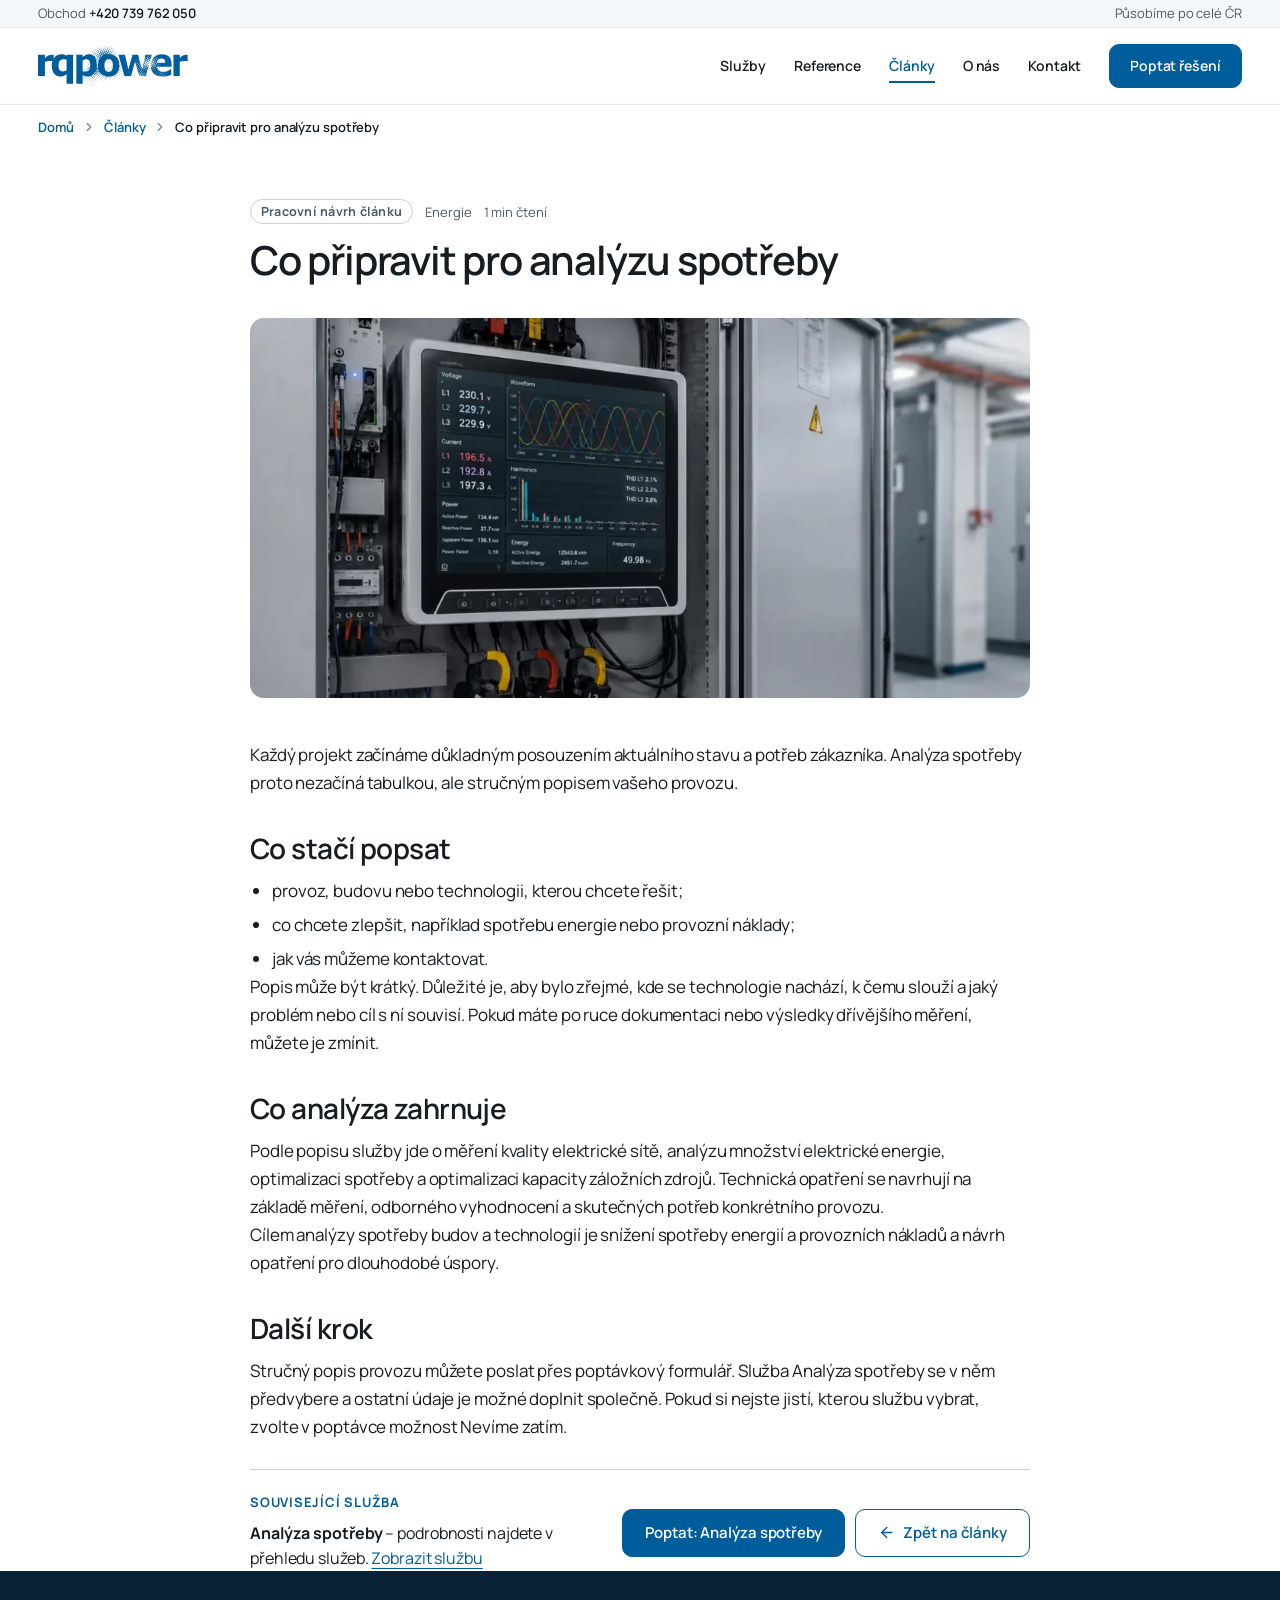
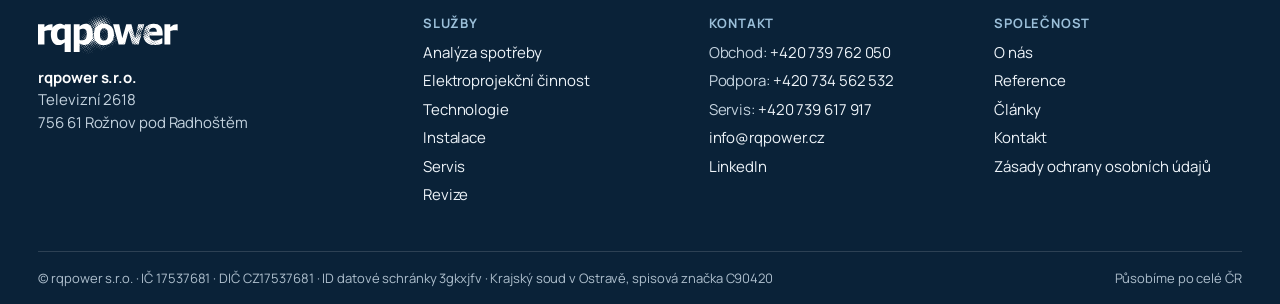
==== public/clanek-co-pripravit-pro-analyzu-spotreby.html @ f19a1f2e "Publish approved RQpower v6 client preview" ====
<!doctype html>
<html lang="cs">
<head>
	<meta charset="UTF-8">
	<meta name="viewport" content="width=device-width, initial-scale=1">
<meta name="robots" content="noindex, nofollow">
<meta name="description" content="Stručný přehled toho, co stačí popsat před první konzultací a co analýza spotřeby podle popisu služby zahrnuje.">
<title>Co připravit pro analýzu spotřeby – rqpower</title>
<meta name="theme-color" content="#005d9b">
<style id="wp-img-auto-sizes-contain-inline-css">
img:is([sizes=auto i],[sizes^="auto," i]){contain-intrinsic-size:3000px 1500px}

</style>
<style id="wp-block-paragraph-inline-css">
.is-small-text{font-size:.875em}.is-regular-text{font-size:1em}.is-large-text{font-size:2.25em}.is-larger-text{font-size:3em}.has-drop-cap:not(:focus):first-letter{float:left;font-size:8.4em;font-style:normal;font-weight:100;line-height:.68;margin:.05em .1em 0 0;text-transform:uppercase}body.rtl .has-drop-cap:not(:focus):first-letter{float:none;margin-left:.1em}p.has-drop-cap.has-background{overflow:hidden}:root :where(p.has-background){padding:1.25em 2.375em}:where(p.has-text-color:not(.has-link-color)) a{color:inherit}p.has-text-align-left[style*="writing-mode:vertical-lr"],p.has-text-align-right[style*="writing-mode:vertical-rl"]{rotate:180deg}

</style>
<style id="wp-block-group-inline-css">
.wp-block-group{box-sizing:border-box}:where(.wp-block-group.wp-block-group-is-layout-constrained){position:relative}

</style>
<style id="wp-block-site-logo-inline-css">
.wp-block-site-logo{box-sizing:border-box;line-height:0}.wp-block-site-logo a{display:inline-block;line-height:0}.wp-block-site-logo.is-default-size img{height:auto;width:120px}.wp-block-site-logo img{height:auto;max-width:100%}.wp-block-site-logo a,.wp-block-site-logo img{border-radius:inherit}.wp-block-site-logo.aligncenter{margin-left:auto;margin-right:auto;text-align:center}:root :where(.wp-block-site-logo.is-style-rounded){border-radius:9999px}

</style>
<style id="wp-block-navigation-link-inline-css">
.wp-block-navigation .wp-block-navigation-item__label{overflow-wrap:break-word}.wp-block-navigation .wp-block-navigation-item__description{display:none}.link-ui-tools{outline:1px solid #f0f0f0;padding:8px}.link-ui-block-inserter{padding-top:8px}.link-ui-block-inserter__back{margin-left:8px;text-transform:uppercase}

</style>
<style id="wp-block-navigation-inline-css">
.wp-block-navigation{position:relative}.wp-block-navigation ul{margin-bottom:0;margin-left:0;margin-top:0;padding-left:0}.wp-block-navigation ul,.wp-block-navigation ul li{list-style:none}.wp-block-navigation .wp-block-navigation-item{align-items:center;background-color:inherit;display:flex;position:relative}.wp-block-navigation .wp-block-navigation-item .wp-block-navigation__submenu-container:empty{display:none}.wp-block-navigation .wp-block-navigation-item__content{display:block;z-index:1}.wp-block-navigation .wp-block-navigation-item__content.wp-block-navigation-item__content{color:inherit}.wp-block-navigation.has-text-decoration-underline .wp-block-navigation-item__content,.wp-block-navigation.has-text-decoration-underline .wp-block-navigation-item__content:active,.wp-block-navigation.has-text-decoration-underline .wp-block-navigation-item__content:focus{text-decoration:underline}.wp-block-navigation.has-text-decoration-line-through .wp-block-navigation-item__content,.wp-block-navigation.has-text-decoration-line-through .wp-block-navigation-item__content:active,.wp-block-navigation.has-text-decoration-line-through .wp-block-navigation-item__content:focus{text-decoration:line-through}.wp-block-navigation :where(a),.wp-block-navigation :where(a:active),.wp-block-navigation :where(a:focus){text-decoration:none}.wp-block-navigation .wp-block-navigation__submenu-icon{align-self:center;background-color:inherit;border:none;color:currentColor;display:inline-block;font-size:inherit;height:.6em;line-height:0;margin-left:.25em;padding:0;width:.6em}.wp-block-navigation .wp-block-navigation__submenu-icon svg{stroke:currentColor;display:inline-block;height:inherit;margin-top:.075em;width:inherit}.wp-block-navigation{--navigation-layout-justification-setting:flex-start;--navigation-layout-direction:row;--navigation-layout-wrap:wrap;--navigation-layout-justify:flex-start;--navigation-layout-align:center}.wp-block-navigation.is-vertical{--navigation-layout-direction:column;--navigation-layout-justify:initial;--navigation-layout-align:flex-start}.wp-block-navigation.no-wrap{--navigation-layout-wrap:nowrap}.wp-block-navigation.items-justified-center{--navigation-layout-justification-setting:center;--navigation-layout-justify:center}.wp-block-navigation.items-justified-center.is-vertical{--navigation-layout-align:center}.wp-block-navigation.items-justified-right{--navigation-layout-justification-setting:flex-end;--navigation-layout-justify:flex-end}.wp-block-navigation.items-justified-right.is-vertical{--navigation-layout-align:flex-end}.wp-block-navigation.items-justified-space-between{--navigation-layout-justification-setting:space-between;--navigation-layout-justify:space-between}:where(.wp-block-navigation) ul li{padding:0}.wp-block-navigation .has-child .wp-block-navigation__submenu-container{align-items:normal;background-color:inherit;color:inherit;display:flex;flex-direction:column;opacity:0;position:absolute;z-index:2}@media not (prefers-reduced-motion){.wp-block-navigation .has-child .wp-block-navigation__submenu-container{transition:opacity .1s linear}}.wp-block-navigation .has-child .wp-block-navigation__submenu-container{height:0;overflow:hidden;visibility:hidden;width:0}.wp-block-navigation .has-child .wp-block-navigation__submenu-container>.wp-block-navigation-item>.wp-block-navigation-item__content{display:flex;flex-grow:1;padding:.5em 1em}.wp-block-navigation .has-child .wp-block-navigation__submenu-container>.wp-block-navigation-item>.wp-block-navigation-item__content .wp-block-navigation__submenu-icon{margin-left:auto;margin-right:0}.wp-block-navigation .has-child .wp-block-navigation__submenu-container .wp-block-navigation-item__content{margin:0}.wp-block-navigation .has-child .wp-block-navigation__submenu-container{left:-1px;top:100%}@media (min-width:782px){.wp-block-navigation .has-child .wp-block-navigation__submenu-container .wp-block-navigation__submenu-container{left:100%;top:-1px}.wp-block-navigation .has-child .wp-block-navigation__submenu-container .wp-block-navigation__submenu-container:before{background:transparent;content:"";display:block;height:100%;position:absolute;right:100%;width:.5em}.wp-block-navigation .has-child .wp-block-navigation__submenu-container .wp-block-navigation__submenu-icon{margin-right:.25em}.wp-block-navigation .has-child .wp-block-navigation__submenu-container .wp-block-navigation__submenu-icon svg{transform:rotate(-90deg)}}@media (hover:hover){.wp-block-navigation .has-child:not(.open-on-click):hover>.wp-block-navigation__submenu-container{height:auto;min-width:200px;opacity:1;overflow:visible;visibility:visible;width:auto}}.wp-block-navigation .has-child .wp-block-navigation-submenu__toggle[aria-expanded=true]~.wp-block-navigation__submenu-container,.wp-block-navigation .has-child:not(.open-on-click):not(.open-on-hover-click):focus-within>.wp-block-navigation__submenu-container{height:auto;min-width:200px;opacity:1;overflow:visible;visibility:visible;width:auto}.wp-block-navigation .has-child.open-always{align-items:var(--navigation-layout-align,initial);flex-direction:var(--navigation-layout-direction,initial);flex-wrap:var(--navigation-layout-wrap,wrap);gap:var(--wp--style--block-gap,2em)}.wp-block-navigation .has-child.open-always,.wp-block-navigation .has-child.open-always .wp-block-navigation-item{justify-content:var(--navigation-layout-justify,initial)}.wp-block-navigation .has-child.open-always .wp-block-navigation__submenu-container,.wp-block-navigation .has-child.open-always.wp-block-navigation-submenu{gap:var(--wp--style--block-gap,2em)}.wp-block-navigation .has-child.open-always .wp-block-navigation-item,.wp-block-navigation .has-child.open-always .wp-block-navigation__submenu-container,.wp-block-navigation .has-child.open-always.wp-block-navigation-submenu{padding-bottom:0;padding-top:0}.wp-block-navigation .has-child.open-always .wp-block-navigation__submenu-container{padding-left:var(--wp--style--block-gap,2em);padding-right:var(--wp--style--block-gap,2em)}.wp-block-navigation .has-child.open-always .wp-block-navigation__submenu-container .wp-block-navigation-item__content{padding:0}.wp-block-navigation .has-child.open-always .wp-block-navigation__submenu-container>.wp-block-navigation-item>.wp-block-navigation-item__content,.wp-block-navigation .has-child.open-always>.wp-block-navigation-item__content{flex-grow:0}.wp-block-navigation .has-child.open-always>.wp-block-navigation__submenu-container{background-color:transparent;border:none;color:inherit;flex-basis:100%;height:auto;opacity:1;overflow:visible;position:static;visibility:visible;width:auto}.wp-block-navigation.has-background .has-child .wp-block-navigation__submenu-container{left:0;top:100%}@media (min-width:782px){.wp-block-navigation.has-background .has-child .wp-block-navigation__submenu-container .wp-block-navigation__submenu-container{left:100%;top:0}}.wp-block-navigation-submenu{display:flex;position:relative}.wp-block-navigation-submenu .wp-block-navigation__submenu-icon svg{stroke:currentColor}button.wp-block-navigation-item__content{background-color:transparent;border:none;color:currentColor;font-family:inherit;font-size:inherit;font-style:inherit;font-weight:inherit;letter-spacing:inherit;line-height:inherit;text-align:left;text-transform:inherit}.wp-block-navigation-submenu__toggle{cursor:pointer}.wp-block-navigation-submenu__toggle[aria-expanded=true]+.wp-block-navigation__submenu-icon>svg,.wp-block-navigation-submenu__toggle[aria-expanded=true]>svg{transform:rotate(180deg)}.wp-block-navigation-item.open-on-click .wp-block-navigation-submenu__toggle{padding-left:0;padding-right:.85em}.wp-block-navigation-item.open-on-click .wp-block-navigation-submenu__toggle+.wp-block-navigation__submenu-icon{margin-left:-.6em;pointer-events:none}.wp-block-navigation-item.open-on-click button.wp-block-navigation-item__content:not(.wp-block-navigation-submenu__toggle){padding:0}.wp-block-navigation .wp-block-page-list,.wp-block-navigation__container,.wp-block-navigation__responsive-close,.wp-block-navigation__responsive-container,.wp-block-navigation__responsive-container-content,.wp-block-navigation__responsive-dialog{gap:inherit}:where(.wp-block-navigation.has-background .wp-block-navigation-item a:not(.wp-element-button)),:where(.wp-block-navigation.has-background .wp-block-navigation-submenu a:not(.wp-element-button)){padding:.5em 1em}:where(.wp-block-navigation .wp-block-navigation__submenu-container .wp-block-navigation-item a:not(.wp-element-button)),:where(.wp-block-navigation .wp-block-navigation__submenu-container .wp-block-navigation-submenu a:not(.wp-element-button)),:where(.wp-block-navigation .wp-block-navigation__submenu-container .wp-block-navigation-submenu button.wp-block-navigation-item__content),:where(.wp-block-navigation .wp-block-navigation__submenu-container .wp-block-pages-list__item button.wp-block-navigation-item__content){padding:.5em 1em}.wp-block-navigation.items-justified-right .wp-block-navigation__container .has-child .wp-block-navigation__submenu-container,.wp-block-navigation.items-justified-right .wp-block-page-list>.has-child .wp-block-navigation__submenu-container,.wp-block-navigation.items-justified-space-between .wp-block-page-list>.has-child:last-child .wp-block-navigation__submenu-container,.wp-block-navigation.items-justified-space-between>.wp-block-navigation__container>.has-child:last-child .wp-block-navigation__submenu-container{left:auto;right:0}.wp-block-navigation.items-justified-right .wp-block-navigation__container .has-child .wp-block-navigation__submenu-container .wp-block-navigation__submenu-container,.wp-block-navigation.items-justified-right .wp-block-page-list>.has-child .wp-block-navigation__submenu-container .wp-block-navigation__submenu-container,.wp-block-navigation.items-justified-space-between .wp-block-page-list>.has-child:last-child .wp-block-navigation__submenu-container .wp-block-navigation__submenu-container,.wp-block-navigation.items-justified-space-between>.wp-block-navigation__container>.has-child:last-child .wp-block-navigation__submenu-container .wp-block-navigation__submenu-container{left:-1px;right:-1px}@media (min-width:782px){.wp-block-navigation.items-justified-right .wp-block-navigation__container .has-child .wp-block-navigation__submenu-container .wp-block-navigation__submenu-container,.wp-block-navigation.items-justified-right .wp-block-page-list>.has-child .wp-block-navigation__submenu-container .wp-block-navigation__submenu-container,.wp-block-navigation.items-justified-space-between .wp-block-page-list>.has-child:last-child .wp-block-navigation__submenu-container .wp-block-navigation__submenu-container,.wp-block-navigation.items-justified-space-between>.wp-block-navigation__container>.has-child:last-child .wp-block-navigation__submenu-container .wp-block-navigation__submenu-container{left:auto;right:100%}}.wp-block-navigation:not(.has-background) .wp-block-navigation__submenu-container{background-color:#fff;border:1px solid rgba(0,0,0,.15)}.wp-block-navigation.has-background .wp-block-navigation__submenu-container{background-color:inherit}.wp-block-navigation:not(.has-text-color) .wp-block-navigation__submenu-container{color:#000}.wp-block-navigation__container{align-items:var(--navigation-layout-align,initial);display:flex;flex-direction:var(--navigation-layout-direction,initial);flex-wrap:var(--navigation-layout-wrap,wrap);justify-content:var(--navigation-layout-justify,initial);list-style:none;margin:0;padding-left:0}.wp-block-navigation__container .is-responsive{display:none}.wp-block-navigation__container:only-child,.wp-block-page-list:only-child{flex-grow:1}@keyframes overlay-menu__fade-in-animation{0%{opacity:0;transform:translateY(.5em)}to{opacity:1;transform:translateY(0)}}.wp-block-navigation__responsive-container{bottom:0;display:none;left:0;position:fixed;right:0;top:0}.wp-block-navigation__responsive-container :where(.wp-block-navigation-item a){color:inherit}.wp-block-navigation__responsive-container .wp-block-navigation__responsive-container-content{align-items:var(--navigation-layout-align,initial);display:flex;flex-direction:var(--navigation-layout-direction,initial);flex-wrap:var(--navigation-layout-wrap,wrap);justify-content:var(--navigation-layout-justify,initial)}.wp-block-navigation__responsive-container:not(.is-menu-open.is-menu-open){background-color:inherit!important;color:inherit!important}.wp-block-navigation__responsive-container.is-menu-open{background-color:inherit;display:flex;flex-direction:column}@media not (prefers-reduced-motion){.wp-block-navigation__responsive-container.is-menu-open{animation:overlay-menu__fade-in-animation .1s ease-out;animation-fill-mode:forwards}}.wp-block-navigation__responsive-container.is-menu-open:not(.disable-default-overlay){padding:clamp(1rem,var(--wp--style--root--padding-top),20rem) clamp(1rem,var(--wp--style--root--padding-right),20rem) clamp(1rem,var(--wp--style--root--padding-bottom),20rem) clamp(1rem,var(--wp--style--root--padding-left),20rem)}.wp-block-navigation__responsive-container.is-menu-open{overflow:auto;z-index:100000}.wp-block-navigation__responsive-container.is-menu-open:not(.disable-default-overlay) .wp-block-navigation__responsive-container-content{padding-top:calc(2rem + 24px)}.wp-block-navigation__responsive-container.is-menu-open:where(:not(.disable-default-overlay)) .wp-block-navigation__responsive-container-content{align-items:var(--navigation-layout-justification-setting,inherit);display:flex;flex-direction:column;flex-wrap:nowrap;overflow:visible}.wp-block-navigation__responsive-container.is-menu-open:where(:not(.disable-default-overlay)) .wp-block-navigation__responsive-container-content,.wp-block-navigation__responsive-container.is-menu-open:where(:not(.disable-default-overlay)) .wp-block-navigation__responsive-container-content .wp-block-navigation__container,.wp-block-navigation__responsive-container.is-menu-open:where(:not(.disable-default-overlay)) .wp-block-navigation__responsive-container-content .wp-block-page-list{justify-content:flex-start}.wp-block-navigation__responsive-container.is-menu-open:where(:not(.disable-default-overlay)) .wp-block-navigation__responsive-container-content .wp-block-navigation__submenu-icon{display:none}.wp-block-navigation__responsive-container.is-menu-open:where(:not(.disable-default-overlay)) .wp-block-navigation__responsive-container-content .has-child .wp-block-navigation__submenu-container{border:none;height:auto;min-width:200px;opacity:1;overflow:initial;padding-left:2rem;padding-right:2rem;position:static;visibility:visible;width:auto}.wp-block-navigation__responsive-container.is-menu-open:where(:not(.disable-default-overlay)) .wp-block-navigation__responsive-container-content .wp-block-navigation__container,.wp-block-navigation__responsive-container.is-menu-open:where(:not(.disable-default-overlay)) .wp-block-navigation__responsive-container-content .wp-block-navigation__submenu-container{gap:inherit}.wp-block-navigation__responsive-container.is-menu-open:where(:not(.disable-default-overlay)) .wp-block-navigation__responsive-container-content .wp-block-navigation__submenu-container{padding-top:var(--wp--style--block-gap,2em)}.wp-block-navigation__responsive-container.is-menu-open:where(:not(.disable-default-overlay)) .wp-block-navigation__responsive-container-content .wp-block-navigation-item__content{padding:0}.wp-block-navigation__responsive-container.is-menu-open:where(:not(.disable-default-overlay)) .wp-block-navigation__responsive-container-content .wp-block-navigation-item,.wp-block-navigation__responsive-container.is-menu-open:where(:not(.disable-default-overlay)) .wp-block-navigation__responsive-container-content .wp-block-navigation__container,.wp-block-navigation__responsive-container.is-menu-open:where(:not(.disable-default-overlay)) .wp-block-navigation__responsive-container-content .wp-block-page-list{align-items:var(--navigation-layout-justification-setting,initial);display:flex;flex-direction:column}.wp-block-navigation__responsive-container.is-menu-open:where(:not(.disable-default-overlay)) .wp-block-navigation-item,.wp-block-navigation__responsive-container.is-menu-open:where(:not(.disable-default-overlay)) .wp-block-navigation-item .wp-block-navigation__submenu-container,.wp-block-navigation__responsive-container.is-menu-open:where(:not(.disable-default-overlay)) .wp-block-navigation__container,.wp-block-navigation__responsive-container.is-menu-open:where(:not(.disable-default-overlay)) .wp-block-page-list{background:transparent!important;color:inherit!important}.wp-block-navigation__responsive-container.is-menu-open:where(:not(.disable-default-overlay)) .wp-block-navigation__submenu-container.wp-block-navigation__submenu-container.wp-block-navigation__submenu-container.wp-block-navigation__submenu-container{left:auto;right:auto}.wp-block-navigation__responsive-container.disable-default-overlay .wp-block-navigation__overlay-container{display:none;width:100%}.wp-block-navigation__responsive-container.disable-default-overlay .wp-block-navigation__responsive-close{max-width:none}.wp-block-navigation__responsive-container.disable-default-overlay.is-menu-open .wp-block-navigation__responsive-container-content>:not(.wp-block-navigation__overlay-container){display:none}.wp-block-navigation__responsive-container.disable-default-overlay.is-menu-open .wp-block-navigation__responsive-container-content .wp-block-navigation__overlay-container{display:block}.wp-block-navigation__responsive-container.disable-default-overlay.is-menu-open .wp-block-navigation__responsive-container-content .wp-block-navigation__overlay-container .wp-block-navigation__submenu-container{left:0;right:auto}@media (min-width:600px){.wp-block-navigation__responsive-container:not(.hidden-by-default):not(.is-menu-open){background-color:inherit;display:block;position:relative;width:100%;z-index:auto}.wp-block-navigation__responsive-container:not(.hidden-by-default):not(.is-menu-open) .wp-block-navigation__responsive-container-close{display:none}.wp-block-navigation__responsive-container.is-menu-open .wp-block-navigation__submenu-container.wp-block-navigation__submenu-container.wp-block-navigation__submenu-container.wp-block-navigation__submenu-container{left:0}}.wp-block-navigation:not(.has-background) .wp-block-navigation__responsive-container.is-menu-open:not(.disable-default-overlay){background-color:#fff}.wp-block-navigation:not(.has-text-color) .wp-block-navigation__responsive-container.is-menu-open:not(.disable-default-overlay){color:#000}.wp-block-navigation__toggle_button_label{font-size:1rem;font-weight:700}.wp-block-navigation__responsive-container-close,.wp-block-navigation__responsive-container-open{background:transparent;border:none;color:currentColor;cursor:pointer;margin:0;padding:0;text-transform:inherit;vertical-align:middle}.wp-block-navigation__responsive-container-close svg,.wp-block-navigation__responsive-container-open svg{fill:currentColor;display:block;height:24px;pointer-events:none;width:24px}.wp-block-navigation__responsive-container-open{display:flex}.wp-block-navigation__responsive-container-open.wp-block-navigation__responsive-container-open.wp-block-navigation__responsive-container-open{font-family:inherit;font-size:inherit;font-weight:inherit}@media (min-width:600px){.wp-block-navigation__responsive-container-open:not(.always-shown){display:none}}.wp-block-navigation__responsive-container-close{position:absolute;right:0;top:0;z-index:2}.wp-block-navigation__responsive-container-close.wp-block-navigation__responsive-container-close.wp-block-navigation__responsive-container-close{font-family:inherit;font-size:inherit;font-weight:inherit}.disable-default-overlay .wp-block-navigation__responsive-container-close{right:clamp(1rem,var(--wp--style--root--padding-left),20rem);top:clamp(1rem,var(--wp--style--root--padding-left),20rem)}.wp-block-navigation__responsive-close{width:100%}.has-modal-open .wp-block-navigation__responsive-close{margin-left:auto;margin-right:auto;max-width:var(--wp--style--global--wide-size,100%)}.wp-block-navigation__responsive-close:focus{outline:none}.is-menu-open .wp-block-navigation__responsive-close,.is-menu-open .wp-block-navigation__responsive-container-content,.is-menu-open .wp-block-navigation__responsive-dialog{box-sizing:border-box}.wp-block-navigation__responsive-dialog{position:relative}.has-modal-open .admin-bar .is-menu-open:where(:not(.disable-default-overlay)) .wp-block-navigation__responsive-dialog{margin-top:46px}@media (min-width:782px){.has-modal-open .admin-bar .is-menu-open:where(:not(.disable-default-overlay)) .wp-block-navigation__responsive-dialog{margin-top:32px}}html.has-modal-open{overflow:hidden}

</style>
<style id="wp-block-post-featured-image-inline-css">
.wp-block-post-featured-image{margin-left:0;margin-right:0}.wp-block-post-featured-image a{display:block;height:100%}.wp-block-post-featured-image :where(img){box-sizing:border-box;height:auto;max-width:100%;vertical-align:bottom;width:100%}.wp-block-post-featured-image.alignfull img,.wp-block-post-featured-image.alignwide img{width:100%}.wp-block-post-featured-image .wp-block-post-featured-image__overlay.has-background-dim{background-color:#000;inset:0;position:absolute}.wp-block-post-featured-image{position:relative}.wp-block-post-featured-image .wp-block-post-featured-image__overlay.has-background-gradient{background-color:transparent}.wp-block-post-featured-image .wp-block-post-featured-image__overlay.has-background-dim-0{opacity:0}.wp-block-post-featured-image .wp-block-post-featured-image__overlay.has-background-dim-10{opacity:.1}.wp-block-post-featured-image .wp-block-post-featured-image__overlay.has-background-dim-20{opacity:.2}.wp-block-post-featured-image .wp-block-post-featured-image__overlay.has-background-dim-30{opacity:.3}.wp-block-post-featured-image .wp-block-post-featured-image__overlay.has-background-dim-40{opacity:.4}.wp-block-post-featured-image .wp-block-post-featured-image__overlay.has-background-dim-50{opacity:.5}.wp-block-post-featured-image .wp-block-post-featured-image__overlay.has-background-dim-60{opacity:.6}.wp-block-post-featured-image .wp-block-post-featured-image__overlay.has-background-dim-70{opacity:.7}.wp-block-post-featured-image .wp-block-post-featured-image__overlay.has-background-dim-80{opacity:.8}.wp-block-post-featured-image .wp-block-post-featured-image__overlay.has-background-dim-90{opacity:.9}.wp-block-post-featured-image .wp-block-post-featured-image__overlay.has-background-dim-100{opacity:1}.wp-block-post-featured-image:where(.alignleft,.alignright){width:100%}

</style>
<style id="wp-block-heading-inline-css">
h1:where(.wp-block-heading).has-background,h2:where(.wp-block-heading).has-background,h3:where(.wp-block-heading).has-background,h4:where(.wp-block-heading).has-background,h5:where(.wp-block-heading).has-background,h6:where(.wp-block-heading).has-background{padding:1.25em 2.375em}h1.has-text-align-left[style*=writing-mode]:where([style*=vertical-lr]),h1.has-text-align-right[style*=writing-mode]:where([style*=vertical-rl]),h2.has-text-align-left[style*=writing-mode]:where([style*=vertical-lr]),h2.has-text-align-right[style*=writing-mode]:where([style*=vertical-rl]),h3.has-text-align-left[style*=writing-mode]:where([style*=vertical-lr]),h3.has-text-align-right[style*=writing-mode]:where([style*=vertical-rl]),h4.has-text-align-left[style*=writing-mode]:where([style*=vertical-lr]),h4.has-text-align-right[style*=writing-mode]:where([style*=vertical-rl]),h5.has-text-align-left[style*=writing-mode]:where([style*=vertical-lr]),h5.has-text-align-right[style*=writing-mode]:where([style*=vertical-rl]),h6.has-text-align-left[style*=writing-mode]:where([style*=vertical-lr]),h6.has-text-align-right[style*=writing-mode]:where([style*=vertical-rl]){rotate:180deg}

</style>
<style id="wp-block-list-inline-css">
ol,ul{box-sizing:border-box}:root :where(.wp-block-list.has-background){padding:1.25em 2.375em}

				ul.is-style-checkmark-list {
					list-style-type: "\2713";
				}

				ul.is-style-checkmark-list li {
					padding-inline-start: 1ch;
				}

</style>
<style id="wp-block-post-content-inline-css">
.wp-block-post-content{display:flow-root}

</style>
<style id="wp-emoji-styles-inline-css">

	img.wp-smiley, img.emoji {
		display: inline !important;
		border: none !important;
		box-shadow: none !important;
		height: 1em !important;
		width: 1em !important;
		margin: 0 0.07em !important;
		vertical-align: -0.1em !important;
		background: none !important;
		padding: 0 !important;
	}

</style>
<style id="wp-block-library-inline-css">
:root{--wp-block-synced-color:#7a00df;--wp-block-synced-color--rgb:122,0,223;--wp-bound-block-color:var(--wp-block-synced-color);--wp-editor-canvas-background:#ddd;--wp-admin-theme-color:#007cba;--wp-admin-theme-color--rgb:0,124,186;--wp-admin-theme-color-darker-10:#006ba1;--wp-admin-theme-color-darker-10--rgb:0,107,160.5;--wp-admin-theme-color-darker-20:#005a87;--wp-admin-theme-color-darker-20--rgb:0,90,135;--wp-admin-border-width-focus:2px}@media (min-resolution:192dpi){:root{--wp-admin-border-width-focus:1.5px}}.wp-element-button{cursor:pointer}:root .has-very-light-gray-background-color{background-color:#eee}:root .has-very-dark-gray-background-color{background-color:#313131}:root .has-very-light-gray-color{color:#eee}:root .has-very-dark-gray-color{color:#313131}:root .has-vivid-green-cyan-to-vivid-cyan-blue-gradient-background{background:linear-gradient(135deg,#00d084,#0693e3)}:root .has-purple-crush-gradient-background{background:linear-gradient(135deg,#34e2e4,#4721fb 50%,#ab1dfe)}:root .has-hazy-dawn-gradient-background{background:linear-gradient(135deg,#faaca8,#dad0ec)}:root .has-subdued-olive-gradient-background{background:linear-gradient(135deg,#fafae1,#67a671)}:root .has-atomic-cream-gradient-background{background:linear-gradient(135deg,#fdd79a,#004a59)}:root .has-nightshade-gradient-background{background:linear-gradient(135deg,#330968,#31cdcf)}:root .has-midnight-gradient-background{background:linear-gradient(135deg,#020381,#2874fc)}:root{--wp--preset--font-size--normal:16px;--wp--preset--font-size--huge:42px}.has-regular-font-size{font-size:1em}.has-larger-font-size{font-size:2.625em}.has-normal-font-size{font-size:var(--wp--preset--font-size--normal)}.has-huge-font-size{font-size:var(--wp--preset--font-size--huge)}:root .has-text-align-center{text-align:center}:root .has-text-align-left{text-align:left}:root .has-text-align-right{text-align:right}.has-fit-text{white-space:nowrap!important}#end-resizable-editor-section{display:none}.aligncenter{clear:both}.items-justified-left{justify-content:flex-start}.items-justified-center{justify-content:center}.items-justified-right{justify-content:flex-end}.items-justified-space-between{justify-content:space-between}.screen-reader-text{word-wrap:normal!important;border:0;clip-path:inset(50%);height:1px;margin:-1px;overflow:hidden;padding:0;position:absolute;width:1px;word-break:normal!important}.screen-reader-text:focus{background-color:#ddd;clip-path:none;color:#444;display:block;font-size:1em;height:auto;left:5px;line-height:normal;padding:15px 23px 14px;text-decoration:none;top:5px;width:auto;z-index:100000}html :where(.has-border-color){border-style:solid}html :where([style^=border-color],[style*=";border-color"],[style*="; border-color"]){border-style:solid}html :where([style^=border-top-color],[style*=";border-top-color"],[style*="; border-top-color"]){border-top-style:solid}html :where([style^=border-right-color],[style*=";border-right-color"],[style*="; border-right-color"]){border-right-style:solid}html :where([style^=border-bottom-color],[style*=";border-bottom-color"],[style*="; border-bottom-color"]){border-bottom-style:solid}html :where([style^=border-left-color],[style*=";border-left-color"],[style*="; border-left-color"]){border-left-style:solid}html :where([style^=border-width],[style*=";border-width"],[style*="; border-width"]){border-style:solid}html :where([style^=border-top-width],[style*=";border-top-width"],[style*="; border-top-width"]){border-top-style:solid}html :where([style^=border-right-width],[style*=";border-right-width"],[style*="; border-right-width"]){border-right-style:solid}html :where([style^=border-bottom-width],[style*=";border-bottom-width"],[style*="; border-bottom-width"]){border-bottom-style:solid}html :where([style^=border-left-width],[style*=";border-left-width"],[style*="; border-left-width"]){border-left-style:solid}html :where(img[class*=wp-image-]){height:auto;max-width:100%}:where(figure){margin:0 0 1em}html :where(.is-position-sticky){--wp-admin--admin-bar--position-offset:var(--wp-admin--admin-bar--height,0px)}@media screen and (max-width:600px){html :where(.is-position-sticky){--wp-admin--admin-bar--position-offset:0px}}

</style>
<style id="global-styles-inline-css">
:root{--wp--preset--aspect-ratio--square: 1;--wp--preset--aspect-ratio--4-3: 4/3;--wp--preset--aspect-ratio--3-4: 3/4;--wp--preset--aspect-ratio--3-2: 3/2;--wp--preset--aspect-ratio--2-3: 2/3;--wp--preset--aspect-ratio--16-9: 16/9;--wp--preset--aspect-ratio--9-16: 9/16;--wp--preset--color--black: #000000;--wp--preset--color--cyan-bluish-gray: #abb8c3;--wp--preset--color--white: #ffffff;--wp--preset--color--pale-pink: #f78da7;--wp--preset--color--vivid-red: #cf2e2e;--wp--preset--color--luminous-vivid-orange: #ff6900;--wp--preset--color--luminous-vivid-amber: #fcb900;--wp--preset--color--light-green-cyan: #7bdcb5;--wp--preset--color--vivid-green-cyan: #00d084;--wp--preset--color--pale-cyan-blue: #8ed1fc;--wp--preset--color--vivid-cyan-blue: #0693e3;--wp--preset--color--vivid-purple: #9b51e0;--wp--preset--color--blue: #005d9b;--wp--preset--color--blue-dark: #004977;--wp--preset--color--blue-soft: #eaf3f9;--wp--preset--color--navy: #0a2238;--wp--preset--color--deep: #08385a;--wp--preset--color--ink: #171c20;--wp--preset--color--muted: #4a5a69;--wp--preset--color--gray: #f4f7f9;--wp--preset--color--line: #e1e7ec;--wp--preset--gradient--vivid-cyan-blue-to-vivid-purple: linear-gradient(135deg,rgb(6,147,227) 0%,rgb(155,81,224) 100%);--wp--preset--gradient--light-green-cyan-to-vivid-green-cyan: linear-gradient(135deg,rgb(122,220,180) 0%,rgb(0,208,130) 100%);--wp--preset--gradient--luminous-vivid-amber-to-luminous-vivid-orange: linear-gradient(135deg,rgb(252,185,0) 0%,rgb(255,105,0) 100%);--wp--preset--gradient--luminous-vivid-orange-to-vivid-red: linear-gradient(135deg,rgb(255,105,0) 0%,rgb(207,46,46) 100%);--wp--preset--gradient--very-light-gray-to-cyan-bluish-gray: linear-gradient(135deg,rgb(238,238,238) 0%,rgb(169,184,195) 100%);--wp--preset--gradient--cool-to-warm-spectrum: linear-gradient(135deg,rgb(74,234,220) 0%,rgb(151,120,209) 20%,rgb(207,42,186) 40%,rgb(238,44,130) 60%,rgb(251,105,98) 80%,rgb(254,248,76) 100%);--wp--preset--gradient--blush-light-purple: linear-gradient(135deg,rgb(255,206,236) 0%,rgb(152,150,240) 100%);--wp--preset--gradient--blush-bordeaux: linear-gradient(135deg,rgb(254,205,165) 0%,rgb(254,45,45) 50%,rgb(107,0,62) 100%);--wp--preset--gradient--luminous-dusk: linear-gradient(135deg,rgb(255,203,112) 0%,rgb(199,81,192) 50%,rgb(65,88,208) 100%);--wp--preset--gradient--pale-ocean: linear-gradient(135deg,rgb(255,245,203) 0%,rgb(182,227,212) 50%,rgb(51,167,181) 100%);--wp--preset--gradient--electric-grass: linear-gradient(135deg,rgb(202,248,128) 0%,rgb(113,206,126) 100%);--wp--preset--gradient--midnight: linear-gradient(135deg,rgb(2,3,129) 0%,rgb(40,116,252) 100%);--wp--preset--font-size--small: 13px;--wp--preset--font-size--medium: 16px;--wp--preset--font-size--large: clamp(17px, 0.2vw + 16px, 18px);--wp--preset--font-size--x-large: clamp(28px, 0.8vw + 24px, 36px);--wp--preset--font-size--xx-large: clamp(34px, 2.6vw + 19px, 58px);--wp--preset--font-family--sans: "Manrope", "Helvetica Neue", Arial, system-ui, -apple-system, "Segoe UI", sans-serif;--wp--preset--spacing--20: 20px;--wp--preset--spacing--30: 16px;--wp--preset--spacing--40: 32px;--wp--preset--spacing--50: 48px;--wp--preset--spacing--60: clamp(32px, 3.6vw, 44px);--wp--preset--spacing--70: clamp(44px, 4.6vw, 56px);--wp--preset--spacing--80: 5.06rem;--wp--preset--shadow--natural: 6px 6px 9px rgba(0, 0, 0, 0.2);--wp--preset--shadow--deep: 12px 12px 50px rgba(0, 0, 0, 0.4);--wp--preset--shadow--sharp: 6px 6px 0px rgba(0, 0, 0, 0.2);--wp--preset--shadow--outlined: 6px 6px 0px -3px rgb(255, 255, 255), 6px 6px rgb(0, 0, 0);--wp--preset--shadow--crisp: 6px 6px 0px rgb(0, 0, 0);}.wp-block-button{--wp--preset--dimension--25: 25%;--wp--preset--dimension--50: 50%;--wp--preset--dimension--75: 75%;--wp--preset--dimension--100: 100%;}:root { --wp--style--global--content-size: 1240px;--wp--style--global--wide-size: 1240px; }:where(body) { margin: 0; }.wp-site-blocks > .alignleft { float: left; margin-right: 2em; }.wp-site-blocks > .alignright { float: right; margin-left: 2em; }.wp-site-blocks > .aligncenter { justify-content: center; margin-left: auto; margin-right: auto; }:where(.wp-site-blocks) > * { margin-block-start: 0; margin-block-end: 0; }:where(.wp-site-blocks) > :first-child { margin-block-start: 0; }:where(.wp-site-blocks) > :last-child { margin-block-end: 0; }:root { --wp--style--block-gap: 0; }:root :where(.is-layout-flow) > :first-child{margin-block-start: 0;}:root :where(.is-layout-flow) > :last-child{margin-block-end: 0;}:root :where(.is-layout-flow) > *{margin-block-start: 0;margin-block-end: 0;}:root :where(.is-layout-constrained) > :first-child{margin-block-start: 0;}:root :where(.is-layout-constrained) > :last-child{margin-block-end: 0;}:root :where(.is-layout-constrained) > *{margin-block-start: 0;margin-block-end: 0;}:root :where(.is-layout-flex){gap: 0;}:root :where(.is-layout-grid){gap: 0;}.is-layout-flow > .alignleft{float: left;margin-inline-start: 0;margin-inline-end: 2em;}.is-layout-flow > .alignright{float: right;margin-inline-start: 2em;margin-inline-end: 0;}.is-layout-flow > .aligncenter{margin-left: auto !important;margin-right: auto !important;}.is-layout-constrained > .alignleft{float: left;margin-inline-start: 0;margin-inline-end: 2em;}.is-layout-constrained > .alignright{float: right;margin-inline-start: 2em;margin-inline-end: 0;}.is-layout-constrained > .aligncenter{margin-left: auto !important;margin-right: auto !important;}.is-layout-constrained > :where(:not(.alignleft):not(.alignright):not(.alignfull)){max-width: var(--wp--style--global--content-size);margin-left: auto !important;margin-right: auto !important;}.is-layout-constrained > .alignwide{max-width: var(--wp--style--global--wide-size);}body .is-layout-flex{display: flex;}.is-layout-flex{flex-wrap: wrap;align-items: center;}.is-layout-flex > :is(*, div){margin: 0;}body .is-layout-grid{display: grid;}.is-layout-grid > :is(*, div){margin: 0;}body{background-color: #ffffff;color: #171c20;font-family: var(--wp--preset--font-family--sans);font-size: 16px;font-weight: 400;letter-spacing: -0.1px;line-height: 1.55;padding-top: 0;padding-right: 0;padding-bottom: 0;padding-left: 0;}a:where(:not(.wp-element-button)){color: #005d9b;}:root :where(a:where(:not(.wp-element-button)):hover){color: #004977;text-decoration: none;}h1, h2, h3, h4, h5, h6{color: inherit;font-family: var(--wp--preset--font-family--sans);font-weight: 600;letter-spacing: -0.1px;line-height: 1.12;}h1{font-size: clamp(34px, 1.6vw + 24px, 46px);font-weight: 600;letter-spacing: -0.03em;line-height: 1.1;}h2{font-size: clamp(28px, 0.8vw + 24px, 36px);font-weight: 600;letter-spacing: -0.025em;line-height: 1.14;}h3{font-size: clamp(19px, 0.3vw + 17px, 22px);font-weight: 600;letter-spacing: -0.012em;line-height: 1.25;}h4{font-size: var(--wp--preset--font-size--medium);}h5{font-size: var(--wp--preset--font-size--small);letter-spacing: 0.5px;}h6{font-size: var(--wp--preset--font-size--small);font-weight: 700;letter-spacing: 1.4px;text-transform: uppercase;}:root :where(.wp-element-button, .wp-block-button__link){background-color: #005d9b;border-radius: 12px;border-width: 0;color: #ffffff;font-family: inherit;font-size: 15px;font-style: inherit;font-weight: 600;letter-spacing: inherit;line-height: inherit;padding-top: 1rem;padding-right: 2.25rem;padding-bottom: 1rem;padding-left: 2.25rem;text-decoration: none;text-transform: inherit;}:root :where(.wp-element-button:hover, .wp-block-button__link:hover){background-color: #004977;border-color: transparent;color: #ffffff;}:root :where(.wp-element-button:focus, .wp-block-button__link:focus){outline-color: var(--wp--preset--color--accent-4);outline-offset: 2px;}:root :where(.wp-element-caption, .wp-block-audio figcaption, .wp-block-embed figcaption, .wp-block-gallery figcaption, .wp-block-image figcaption, .wp-block-table figcaption, .wp-block-video figcaption){font-size: var(--wp--preset--font-size--small);line-height: 1.4;}.has-black-color{color: var(--wp--preset--color--black) !important;}.has-cyan-bluish-gray-color{color: var(--wp--preset--color--cyan-bluish-gray) !important;}.has-white-color{color: var(--wp--preset--color--white) !important;}.has-pale-pink-color{color: var(--wp--preset--color--pale-pink) !important;}.has-vivid-red-color{color: var(--wp--preset--color--vivid-red) !important;}.has-luminous-vivid-orange-color{color: var(--wp--preset--color--luminous-vivid-orange) !important;}.has-luminous-vivid-amber-color{color: var(--wp--preset--color--luminous-vivid-amber) !important;}.has-light-green-cyan-color{color: var(--wp--preset--color--light-green-cyan) !important;}.has-vivid-green-cyan-color{color: var(--wp--preset--color--vivid-green-cyan) !important;}.has-pale-cyan-blue-color{color: var(--wp--preset--color--pale-cyan-blue) !important;}.has-vivid-cyan-blue-color{color: var(--wp--preset--color--vivid-cyan-blue) !important;}.has-vivid-purple-color{color: var(--wp--preset--color--vivid-purple) !important;}.has-blue-color{color: var(--wp--preset--color--blue) !important;}.has-blue-dark-color{color: var(--wp--preset--color--blue-dark) !important;}.has-blue-soft-color{color: var(--wp--preset--color--blue-soft) !important;}.has-navy-color{color: var(--wp--preset--color--navy) !important;}.has-deep-color{color: var(--wp--preset--color--deep) !important;}.has-ink-color{color: var(--wp--preset--color--ink) !important;}.has-muted-color{color: var(--wp--preset--color--muted) !important;}.has-gray-color{color: var(--wp--preset--color--gray) !important;}.has-line-color{color: var(--wp--preset--color--line) !important;}.has-black-background-color{background-color: var(--wp--preset--color--black) !important;}.has-cyan-bluish-gray-background-color{background-color: var(--wp--preset--color--cyan-bluish-gray) !important;}.has-white-background-color{background-color: var(--wp--preset--color--white) !important;}.has-pale-pink-background-color{background-color: var(--wp--preset--color--pale-pink) !important;}.has-vivid-red-background-color{background-color: var(--wp--preset--color--vivid-red) !important;}.has-luminous-vivid-orange-background-color{background-color: var(--wp--preset--color--luminous-vivid-orange) !important;}.has-luminous-vivid-amber-background-color{background-color: var(--wp--preset--color--luminous-vivid-amber) !important;}.has-light-green-cyan-background-color{background-color: var(--wp--preset--color--light-green-cyan) !important;}.has-vivid-green-cyan-background-color{background-color: var(--wp--preset--color--vivid-green-cyan) !important;}.has-pale-cyan-blue-background-color{background-color: var(--wp--preset--color--pale-cyan-blue) !important;}.has-vivid-cyan-blue-background-color{background-color: var(--wp--preset--color--vivid-cyan-blue) !important;}.has-vivid-purple-background-color{background-color: var(--wp--preset--color--vivid-purple) !important;}.has-blue-background-color{background-color: var(--wp--preset--color--blue) !important;}.has-blue-dark-background-color{background-color: var(--wp--preset--color--blue-dark) !important;}.has-blue-soft-background-color{background-color: var(--wp--preset--color--blue-soft) !important;}.has-navy-background-color{background-color: var(--wp--preset--color--navy) !important;}.has-deep-background-color{background-color: var(--wp--preset--color--deep) !important;}.has-ink-background-color{background-color: var(--wp--preset--color--ink) !important;}.has-muted-background-color{background-color: var(--wp--preset--color--muted) !important;}.has-gray-background-color{background-color: var(--wp--preset--color--gray) !important;}.has-line-background-color{background-color: var(--wp--preset--color--line) !important;}.has-black-border-color{border-color: var(--wp--preset--color--black) !important;}.has-cyan-bluish-gray-border-color{border-color: var(--wp--preset--color--cyan-bluish-gray) !important;}.has-white-border-color{border-color: var(--wp--preset--color--white) !important;}.has-pale-pink-border-color{border-color: var(--wp--preset--color--pale-pink) !important;}.has-vivid-red-border-color{border-color: var(--wp--preset--color--vivid-red) !important;}.has-luminous-vivid-orange-border-color{border-color: var(--wp--preset--color--luminous-vivid-orange) !important;}.has-luminous-vivid-amber-border-color{border-color: var(--wp--preset--color--luminous-vivid-amber) !important;}.has-light-green-cyan-border-color{border-color: var(--wp--preset--color--light-green-cyan) !important;}.has-vivid-green-cyan-border-color{border-color: var(--wp--preset--color--vivid-green-cyan) !important;}.has-pale-cyan-blue-border-color{border-color: var(--wp--preset--color--pale-cyan-blue) !important;}.has-vivid-cyan-blue-border-color{border-color: var(--wp--preset--color--vivid-cyan-blue) !important;}.has-vivid-purple-border-color{border-color: var(--wp--preset--color--vivid-purple) !important;}.has-blue-border-color{border-color: var(--wp--preset--color--blue) !important;}.has-blue-dark-border-color{border-color: var(--wp--preset--color--blue-dark) !important;}.has-blue-soft-border-color{border-color: var(--wp--preset--color--blue-soft) !important;}.has-navy-border-color{border-color: var(--wp--preset--color--navy) !important;}.has-deep-border-color{border-color: var(--wp--preset--color--deep) !important;}.has-ink-border-color{border-color: var(--wp--preset--color--ink) !important;}.has-muted-border-color{border-color: var(--wp--preset--color--muted) !important;}.has-gray-border-color{border-color: var(--wp--preset--color--gray) !important;}.has-line-border-color{border-color: var(--wp--preset--color--line) !important;}.has-vivid-cyan-blue-to-vivid-purple-gradient-background{background: var(--wp--preset--gradient--vivid-cyan-blue-to-vivid-purple) !important;}.has-light-green-cyan-to-vivid-green-cyan-gradient-background{background: var(--wp--preset--gradient--light-green-cyan-to-vivid-green-cyan) !important;}.has-luminous-vivid-amber-to-luminous-vivid-orange-gradient-background{background: var(--wp--preset--gradient--luminous-vivid-amber-to-luminous-vivid-orange) !important;}.has-luminous-vivid-orange-to-vivid-red-gradient-background{background: var(--wp--preset--gradient--luminous-vivid-orange-to-vivid-red) !important;}.has-very-light-gray-to-cyan-bluish-gray-gradient-background{background: var(--wp--preset--gradient--very-light-gray-to-cyan-bluish-gray) !important;}.has-cool-to-warm-spectrum-gradient-background{background: var(--wp--preset--gradient--cool-to-warm-spectrum) !important;}.has-blush-light-purple-gradient-background{background: var(--wp--preset--gradient--blush-light-purple) !important;}.has-blush-bordeaux-gradient-background{background: var(--wp--preset--gradient--blush-bordeaux) !important;}.has-luminous-dusk-gradient-background{background: var(--wp--preset--gradient--luminous-dusk) !important;}.has-pale-ocean-gradient-background{background: var(--wp--preset--gradient--pale-ocean) !important;}.has-electric-grass-gradient-background{background: var(--wp--preset--gradient--electric-grass) !important;}.has-midnight-gradient-background{background: var(--wp--preset--gradient--midnight) !important;}.has-small-font-size{font-size: var(--wp--preset--font-size--small) !important;}.has-medium-font-size{font-size: var(--wp--preset--font-size--medium) !important;}.has-large-font-size{font-size: var(--wp--preset--font-size--large) !important;}.has-x-large-font-size{font-size: var(--wp--preset--font-size--x-large) !important;}.has-xx-large-font-size{font-size: var(--wp--preset--font-size--xx-large) !important;}.has-sans-font-family{font-family: var(--wp--preset--font-family--sans) !important;}
:root :where(.wp-block-navigation){font-size: var(--wp--preset--font-size--medium);}
:root :where(.wp-block-navigation a:where(:not(.wp-element-button))){text-decoration: none;}
:root :where(.wp-block-navigation a:where(:not(.wp-element-button)):hover){text-decoration: underline;}
:root :where(.wp-block-list li){margin-top: 0.5rem;}

</style>
<style id="core-block-supports-inline-css">
.wp-container-core-navigation-is-layout-b47938f7{justify-content:flex-end;}

</style>
<style id="wp-block-template-skip-link-inline-css">
/*! This file is auto-generated */
.skip-link.screen-reader-text{border:0;clip-path:inset(50%);height:1px;margin:-1px;overflow:hidden;padding:0;position:absolute!important;width:1px;word-wrap:normal!important;word-break:normal!important}.skip-link.screen-reader-text:focus{background-color:#eee;clip-path:none;color:#444;display:block;font-size:1em;height:auto;left:5px;line-height:normal;padding:15px 23px 14px;text-decoration:none;top:5px;width:auto;z-index:100000}

</style>
<style id="twentytwentyfive-style-inline-css">
a{text-decoration-thickness:1px!important;text-underline-offset:.1em}:where(.wp-site-blocks :focus){outline-style:solid;outline-width:2px}.wp-block-navigation .wp-block-navigation-submenu .wp-block-navigation-item:not(:last-child){margin-bottom:3px}.wp-block-navigation .wp-block-navigation-item .wp-block-navigation-item__content{outline-offset:4px}.wp-block-navigation .wp-block-navigation-item ul.wp-block-navigation__submenu-container .wp-block-navigation-item__content{outline-offset:0}blockquote,caption,figcaption,h1,h2,h3,h4,h5,h6,p{text-wrap:pretty}.more-link{display:block}:where(pre){overflow-x:auto}

</style>
<style>/*
Theme Name: rqpower Studio
Theme URI: https://rqpower.cz/
Description: Světlý, kompaktní průmyslový child theme pro Twenty Twenty-Five (v6). Lokální variabilní písmo Manrope, originální ikony Lucide, originální SVG logo, nativní bloky, žádné externí fonty ani závislosti.
Author: rqpower
Template: twentytwentyfive
Version: 6.0.0
Requires at least: 6.7
Requires PHP: 7.4
License: GNU General Public License v2 or later
Text Domain: rqpower-studio
*/

/* ---------- local font: Manrope variable (OFL), WOFF2 generated losslessly from the supplied TTF (53,968 vs 164,700 bytes).
   The original TTF stays in assets/fonts as the source file; it is not loaded. ---------- */
@font-face {
  font-family: "Manrope";
  src: url("[data-uri]") format("woff2");
  font-weight: 200 800;
  font-style: normal;
  font-display: swap;
}

/* ---------- tokens ---------- */
:root {
  --rq-blue: #005d9b;
  --rq-blue-dark: #004977;
  --rq-blue-mid: #257db5;
  --rq-blue-soft: #eaf3f9;
  --rq-deep: #08385a;
  --rq-navy: #0a2238;
  --rq-ink: #171c20;
  --rq-muted: #4a5a69;
  --rq-line: #e1e7ec;
  --rq-line-strong: #c5d0d9;
  --rq-gray: #f4f7f9;
  --rq-max: 1240px;
  --rq-edge: clamp(20px, 3vw, 40px);
  --rq-space: clamp(44px, 4.6vw, 56px);
  --rq-space-tight: clamp(32px, 3.6vw, 44px);
  --rq-util: 28px;
  --rq-header: 76px;
  --rq-r-ctl: 10px;
  --rq-r: 14px;
  --rq-r-photo: 16px;
  --rq-ease: .2s ease;
  --rq-font: "Manrope", "Helvetica Neue", Arial, system-ui, -apple-system, "Segoe UI", sans-serif;
  --rq-i-arrow-up-right: url("[data-uri]");
  --rq-i-arrow-right: url("[data-uri]");
  --rq-i-chart: url("[data-uri]");
  --rq-i-zap: url("[data-uri]");
  --rq-i-circuit: url("[data-uri]");
  --rq-i-wrench: url("[data-uri]");
  --rq-i-shield: url("[data-uri]");
  --rq-i-chevron: url("[data-uri]");
  --rq-i-plus: url("[data-uri]");
  --rq-i-phone: url("[data-uri]");
  --rq-i-mail: url("[data-uri]");
  --rq-i-pin: url("[data-uri]");
}

/* ---------- base ---------- */
html { scroll-behavior: smooth; scroll-padding-top: 92px; }
body { font-family: var(--rq-font); font-size: 16px; line-height: 1.55; font-weight: 400; color: var(--rq-ink); -webkit-text-size-adjust: 100%; -webkit-font-smoothing: antialiased; }
body .wp-site-blocks { overflow-x: clip; }
body .wp-site-blocks > * { margin-block: 0; }
body p, body h1, body h2, body h3, body h4, body ul, body ol, body figure { margin: 0; }
body .wp-block-group > * + *, body .wp-block-column > * + * { margin-top: 12px; }
body img { max-width: 100%; height: auto; }
body a { text-underline-offset: 4px; }
body a[href^="tel:"] { white-space: nowrap; }
/* Button labels may wrap at the label; the number inside is joined with non-breaking spaces, so it never splits */
body .wp-block-button__link[href^="tel:"] { white-space: normal; text-align: center; max-width: 100%; }
body .rq-nowrap { white-space: nowrap; }
body :where(a, button, summary, input, textarea, select):focus-visible { outline: 3px solid var(--rq-blue-mid); outline-offset: 3px; }
body .rq-process :focus-visible, body .rq-site-footer :focus-visible { outline-color: #fff; }
body .rq-skip, body .skip-link { position: absolute; left: var(--rq-edge); top: -120px; z-index: 100; background: #fff; color: var(--rq-blue); padding: 10px 14px; font-weight: 700; border: 2px solid var(--rq-blue); border-radius: var(--rq-r-ctl); }
body .rq-skip:focus, body .skip-link:focus { top: 8px; }
body .rq-main [hidden] { display: none !important; }
body .rq-vh { position: absolute; width: 1px; height: 1px; overflow: hidden; clip: rect(0 0 0 0); white-space: nowrap; }

/* ---------- typography ---------- */
body h1, body h2, body h3, body h4 { font-family: var(--rq-font); font-weight: 600; color: inherit; text-wrap: balance; }
body h1 { font-size: clamp(34px, 1.6vw + 24px, 46px); line-height: 1.1; letter-spacing: -.03em; font-weight: 600; }
body h2 { font-size: clamp(28px, .8vw + 24px, 36px); line-height: 1.14; letter-spacing: -.025em; }
body h3 { font-size: clamp(19px, .3vw + 17px, 22px); line-height: 1.25; letter-spacing: -.012em; }
body h4 { font-size: 16px; line-height: 1.35; }
body .rq-blue, body h1 .rq-blue { color: var(--rq-blue); }
body .rq-eyebrow { font-weight: 700; font-size: 13px; line-height: 1.3; letter-spacing: .06em; text-transform: uppercase; color: var(--rq-blue); }
body .rq-eyebrow + * { margin-top: 10px; }
body .rq-lead { font-size: clamp(17px, .2vw + 16px, 18px); line-height: 1.55; color: var(--rq-muted); max-width: 36em; }
body .rq-text { color: var(--rq-muted); max-width: 62ch; }
body .rq-small { font-size: 16px; line-height: 1.5; color: var(--rq-muted); }
body .rq-num { font-weight: 700; color: var(--rq-blue); font-variant-numeric: tabular-nums; letter-spacing: .04em; font-size: 14px; }
body .rq-tag { display: inline-flex; align-items: center; font-size: 12.5px; font-weight: 700; line-height: 1.2; letter-spacing: .02em; padding: 4px 10px; border-radius: 999px; background: transparent; color: var(--rq-muted); border: 1px solid var(--rq-line-strong); }
body .rq-tag--model { background: var(--rq-blue-soft); border-color: #b3cfe3; color: var(--rq-blue-dark); }

/* ---------- icon system: original Lucide SVGs as CSS masks, always decorative ---------- */
body .rq-ico,
body .rq-link a::after,
body .rq-link a[href*="maps.google"]::before,
body .rq-acard__more::after,
body .rq-need::after,
body .rq-step::after,
body .wp-block-details summary::after,
body .rq-crumbs li + li::before,
body .rq-role__tel a::before,
body .rq-mail a::before,
body .rq-cta a[href^="tel:"]::before,
body .rq-cta .wp-block-button:not(.is-style-outline) .wp-block-button__link::after {
  content: ""; display: inline-block; flex: none; width: 1.15em; height: 1.15em; background-color: currentColor;
  -webkit-mask: var(--ico) center / contain no-repeat; mask: var(--ico) center / contain no-repeat;
}
body .rq-ico--arrow-right { --ico: var(--rq-i-arrow-right); }
body .rq-ico--back { --ico: var(--rq-i-arrow-right); transform: scaleX(-1); }
body .rq-link a::after, body .rq-acard__more::after, body .rq-need::after, body .rq-cta .wp-block-button:not(.is-style-outline) .wp-block-button__link::after { --ico: var(--rq-i-arrow-up-right); }
body .rq-link a[href*="maps.google"]::before { --ico: var(--rq-i-pin); }
body .wp-block-details summary::after { --ico: var(--rq-i-plus); }
body .rq-crumbs li + li::before { --ico: var(--rq-i-chevron); }
body .rq-role__tel a::before, body .rq-cta a[href^="tel:"]::before { --ico: var(--rq-i-phone); }
body .rq-mail a::before { --ico: var(--rq-i-mail); }

/* ---------- links ---------- */
body .rq-link { font-weight: 600; }
body .rq-link a { display: inline-flex; align-items: center; gap: .45em; min-height: 44px; color: var(--rq-blue); text-decoration: none; transition: color var(--rq-ease); }
body .rq-link a::after { transition: transform var(--rq-ease); }
body .rq-link a:hover { color: var(--rq-blue-dark); text-decoration: underline; text-decoration-thickness: 1px; }
body .rq-link a:hover::after { transform: translate(2px, -2px); }

/* ---------- layout primitives ---------- */
body .rq-band { padding-block: var(--rq-space); }
body .rq-band--tight { padding-block: var(--rq-space-tight); }
body .rq-band--gray { background: var(--rq-gray); }
body .rq-inner { width: 100%; max-width: calc(var(--rq-max) + 2 * var(--rq-edge)); margin-inline: auto; padding-inline: var(--rq-edge); box-sizing: border-box; }
body .rq-head { display: flex; justify-content: space-between; align-items: end; flex-wrap: wrap; gap: 12px 40px; margin-bottom: clamp(20px, 2.4vw, 28px); }
body .rq-head > * { margin: 0; }
body .rq-head > div > * + * { margin-top: 8px; }
body .rq-head .rq-lead { max-width: 30em; }
body .rq-grid { display: grid; grid-template-columns: repeat(var(--rq-cols, 3), minmax(0, 1fr)); gap: clamp(20px, 2.4vw, 32px); }
body .rq-grid > * { margin: 0; min-width: 0; }
body .rq-grid--2 { --rq-cols: 2; }
body .rq-grid--4 { --rq-cols: 4; }
body .rq-split { display: grid; grid-template-columns: minmax(0, 1fr) minmax(0, 1fr); gap: clamp(28px, 4vw, 64px); align-items: center; margin: 0; }
body .rq-split > * { margin: 0; min-width: 0; }
body .rq-split--faq { grid-template-columns: minmax(0, .72fr) minmax(0, 1.28fr); align-items: start; }
body .rq-split--top { align-items: start; }
/* legacy class kept in saved markup: no visual of its own */
body .rq-card { background: transparent; border: 0; box-shadow: none; }

/* photos: consistent ratios, crop focus via --op */
body .rq-media { position: relative; overflow: hidden; border-radius: var(--rq-r-photo); background: var(--rq-blue-soft); }
body .rq-media img { display: block; width: 100%; height: 100%; max-width: none; aspect-ratio: var(--ar, 4 / 3); object-fit: cover; object-position: var(--op, 50% 50%); border-radius: 0; transition: transform .6s ease; }

/* ---------- utility bar + header ---------- */
body .rq-utility { box-sizing: border-box; height: var(--rq-util); background: var(--rq-gray); border-bottom: 1px solid var(--rq-line); color: var(--rq-muted); font-size: 13px; overflow: hidden; }
body .rq-utility__inner { display: flex; justify-content: space-between; align-items: center; gap: 4px 24px; height: calc(var(--rq-util) - 1px); }
body .rq-utility__inner > * { margin: 0; line-height: calc(var(--rq-util) - 1px); white-space: nowrap; }
body .rq-utility a { color: var(--rq-ink); font-weight: 600; text-decoration: none; }
body .rq-utility a:hover { color: var(--rq-blue); text-decoration: underline; }
/* only the main row stays pinned: the utility bar scrolls away */
body .rq-site-header { position: sticky; top: calc(-1 * var(--rq-util)); z-index: 40; background: #fff; border-bottom: 1px solid var(--rq-line); }
body.admin-bar .rq-site-header { top: calc(32px - var(--rq-util)); }
body .rq-header__inner { display: flex; align-items: center; justify-content: space-between; gap: 24px; min-height: var(--rq-header); padding-block: 0; }
body .rq-header__inner > * { margin: 0; }
body .rq-header__inner .wp-block-site-logo { line-height: 0; }
body .rq-header__inner .wp-block-site-logo a { display: inline-block; line-height: 0; }
body .rq-header__inner .wp-block-site-logo img { display: block; height: auto; max-width: 100%; }
/* optical 150 px for the theme's SVG; an inline width from the block setting (see functions.php) or another logo is not overridden */
body .rq-header__inner .wp-block-site-logo img.rq-logo-svg { width: 150px; }
body .rq-header__inner .wp-block-site-title { font-weight: 700; font-size: 21px; }
body .rq-header__inner .wp-block-site-title a { color: var(--rq-blue); text-decoration: none; }
body .rq-site-header .wp-block-navigation { font-size: 14px; font-weight: 600; }
body .rq-site-header .wp-block-navigation .wp-block-navigation__container { gap: clamp(16px, 2.2vw, 32px); align-items: center; }
body .rq-site-header .wp-block-navigation-item__content { position: relative; color: var(--rq-ink); text-decoration: none; padding-block: 10px; transition: color var(--rq-ease); }
body .rq-site-header .wp-block-navigation-item:not(.rq-nav-cta) > .wp-block-navigation-item__content::after { content: ""; position: absolute; left: 0; right: 0; bottom: 4px; height: 2px; background: var(--rq-blue); transform: scaleX(0); transform-origin: left; transition: transform var(--rq-ease); }
body .rq-site-header .wp-block-navigation-item__content:hover { color: var(--rq-blue); }
body .rq-site-header .wp-block-navigation-item:not(.rq-nav-cta) > .wp-block-navigation-item__content:is(:hover, :focus-visible, [aria-current="page"])::after { transform: scaleX(1); }
body .rq-site-header .wp-block-navigation-item__content[aria-current="page"] { color: var(--rq-blue); }
body .rq-site-header .rq-nav-cta > .wp-block-navigation-item__content { display: inline-flex; align-items: center; min-height: 44px; box-sizing: border-box; padding: 0 20px; border: 1.5px solid var(--rq-blue); border-radius: var(--rq-r-ctl); background: var(--rq-blue); color: #fff; transition: background var(--rq-ease), border-color var(--rq-ease); }
body .rq-site-header .rq-nav-cta > .wp-block-navigation-item__content:hover { background: var(--rq-blue-dark); border-color: var(--rq-blue-dark); color: #fff; }
/* core hides the hamburger on desktop and shows the close button only in the open overlay */
body .rq-site-header .wp-block-navigation__responsive-container-open, body .rq-site-header .wp-block-navigation__responsive-container-close { color: var(--rq-ink); min-width: 44px; min-height: 44px; padding: 8px; align-items: center; justify-content: center; }
@media (max-width: 900px) {
  body .rq-site-header .wp-block-navigation__responsive-container-open:not(.always-shown) { display: inline-flex; }
}
body .rq-site-header .wp-block-navigation__responsive-container.is-menu-open .wp-block-navigation__responsive-container-close { display: inline-flex; }
/* ---------- tablet / phone menu (v6): compact drawer ----------
   The open overlay (core's .is-menu-open container) is the dim backdrop; core's .wp-block-navigation__responsive-close wrapper is the
   panel. Core's preset colour classes carry !important, so the backdrop colour does too; everything else wins by specificity.
   A tap on the backdrop closes through the real close button (interaction.js), so core's / the export's dialog handling runs. */
@keyframes rq-menu-backdrop { from { opacity: 0; } to { opacity: 1; } }
@keyframes rq-menu-drawer { from { opacity: 0; transform: translateX(28px); } to { opacity: 1; transform: none; } }
@media (max-width: 900px) {
  body .rq-site-header .wp-block-navigation__responsive-container.is-menu-open {
    --navigation-layout-justification-setting: flex-start; --navigation-layout-justify: flex-start; --navigation-layout-align: flex-start;
    display: flex; flex-direction: row; justify-content: flex-end; align-items: stretch; box-sizing: border-box;
    padding: 0; overflow: hidden; background-color: rgba(8, 28, 46, .55) !important; animation: none;
  }
  body .rq-site-header .wp-block-navigation__responsive-container.is-menu-open .wp-block-navigation__responsive-close {
    display: flex; flex-direction: column; flex: 0 0 auto; box-sizing: border-box; width: clamp(360px, 52vw, 420px); max-width: 100%;
    margin: 0; padding: 0; background: #fff; box-shadow: -20px 0 44px -26px rgba(8, 28, 46, .6);
  }
  body .rq-site-header .wp-block-navigation__responsive-container.is-menu-open .wp-block-navigation__responsive-dialog {
    display: flex; flex-direction: column; flex: 1 1 auto; min-height: 0; margin: 0; padding: 0; overflow-y: auto; overscroll-behavior: contain;
  }
  /* clear top close control: icon + visible word, 48 px high */
  body .rq-site-header .wp-block-navigation__responsive-container.is-menu-open .wp-block-navigation__responsive-container-close {
    position: static; display: inline-flex; flex: none; align-items: center; justify-content: center; align-self: flex-end; gap: 8px; box-sizing: border-box;
    min-width: 44px; min-height: 48px; margin: 12px 16px 4px; padding: 0 14px; border: 1px solid var(--rq-line-strong); border-radius: var(--rq-r-ctl);
    background: #fff; color: var(--rq-ink); font: 600 14px/1 var(--rq-font); cursor: pointer; transition: background var(--rq-ease), border-color var(--rq-ease), color var(--rq-ease);
  }
  body .rq-site-header .wp-block-navigation__responsive-container.is-menu-open .wp-block-navigation__responsive-container-close::after { content: "Zavřít"; }
  body .rq-site-header .wp-block-navigation__responsive-container.is-menu-open .wp-block-navigation__responsive-container-close svg { flex: none; width: 20px; height: 20px; }
  body .rq-site-header .wp-block-navigation__responsive-container.is-menu-open .wp-block-navigation__responsive-container-close:hover { background: var(--rq-blue-soft); border-color: var(--rq-blue); color: var(--rq-blue-dark); }
  /* links: left-aligned list, 52 px rows, hairline separators, current page marked by a blue edge */
  body .rq-site-header .wp-block-navigation__responsive-container.is-menu-open .wp-block-navigation__responsive-container-content {
    display: flex; flex-direction: column; align-items: stretch; justify-content: flex-start; box-sizing: border-box; width: 100%;
    margin: 0; padding: 8px 20px max(28px, env(safe-area-inset-bottom)); overflow: visible;
  }
  body .rq-site-header .wp-block-navigation__responsive-container.is-menu-open .wp-block-navigation__responsive-container-content .wp-block-navigation__container {
    display: flex; flex-direction: column; align-items: stretch; justify-content: flex-start; gap: 0; width: 100%; margin: 0; padding: 0;
  }
  body .rq-site-header .wp-block-navigation__responsive-container.is-menu-open .wp-block-navigation-item { display: flex; align-items: stretch; width: 100%; margin: 0; border-bottom: 1px solid var(--rq-line); }
  body .rq-site-header .wp-block-navigation__responsive-container.is-menu-open .wp-block-navigation-item__content {
    display: flex; flex: 1 1 auto; align-items: center; justify-content: flex-start; box-sizing: border-box; min-height: 52px; padding: 8px 4px 8px 12px;
    border-left: 3px solid transparent; font-size: 18px; font-weight: 600; line-height: 1.3; text-align: left; color: var(--rq-ink); outline-offset: -3px;
  }
  body .rq-site-header .wp-block-navigation__responsive-container.is-menu-open .wp-block-navigation-item:not(.rq-nav-cta) > .wp-block-navigation-item__content::after { display: none; }
  body .rq-site-header .wp-block-navigation__responsive-container.is-menu-open .wp-block-navigation-item__content:hover { background: var(--rq-blue-soft); color: var(--rq-blue-dark); }
  body .rq-site-header .wp-block-navigation__responsive-container.is-menu-open .wp-block-navigation-item__content[aria-current="page"] { color: var(--rq-blue); border-left-color: var(--rq-blue); }
  /* CTA: a real button, full panel width, 52 px high, proper padding */
  body .rq-site-header .wp-block-navigation__responsive-container.is-menu-open .rq-nav-cta { margin-top: 20px; border-bottom: 0; }
  body .rq-site-header .wp-block-navigation__responsive-container.is-menu-open .rq-nav-cta > .wp-block-navigation-item__content {
    justify-content: center; min-height: 52px; padding: 0 24px; border: 1.5px solid var(--rq-blue); border-radius: var(--rq-r-ctl);
    background: var(--rq-blue); color: #fff; font-size: 16px; text-align: center; outline-offset: 3px;
  }
  body .rq-site-header .wp-block-navigation__responsive-container.is-menu-open .rq-nav-cta > .wp-block-navigation-item__content:hover { background: var(--rq-blue-dark); border-color: var(--rq-blue-dark); color: #fff; }
}
/* phones: near full width, a 28 px dim strip stays tappable to dismiss */
@media (max-width: 650px) {
  body .rq-site-header .wp-block-navigation__responsive-container.is-menu-open .wp-block-navigation__responsive-close { width: min(calc(100% - 28px), 480px); }
}
@media (max-width: 900px) and (prefers-reduced-motion: no-preference) {
  body .rq-site-header .wp-block-navigation__responsive-container.is-menu-open { animation: rq-menu-backdrop .2s ease-out both; }
  body .rq-site-header .wp-block-navigation__responsive-container.is-menu-open .wp-block-navigation__responsive-close { animation: rq-menu-drawer .24s cubic-bezier(.2, .7, .2, 1) both; }
}

/* ---------- breadcrumbs ---------- */
body .rq-crumbs { background: #fff; font-size: 13px; line-height: 1.4; }
body .rq-crumbs ol { display: flex; flex-wrap: wrap; align-items: center; gap: 2px 8px; list-style: none; margin: 0; padding: 0; min-height: 44px; }
body .rq-crumbs li { display: inline-flex; align-items: center; gap: 8px; margin: 0; color: var(--rq-muted); }
body .rq-crumbs li + li::before { width: 14px; height: 14px; color: #6f8294; }
body .rq-crumbs a { display: inline-flex; align-items: center; min-height: 44px; color: var(--rq-blue); font-weight: 600; text-decoration: none; }
body .rq-crumbs a:hover { text-decoration: underline; }
body .rq-crumbs [aria-current="page"] { font-weight: 600; color: var(--rq-ink); }

/* ---------- buttons ---------- */
body .wp-block-buttons { gap: 10px 12px; }
body .rq-main .wp-block-buttons, body .rq-site-footer .wp-block-buttons { margin-top: 20px; }
body .wp-block-button .wp-block-button__link { display: inline-flex; align-items: center; justify-content: center; gap: .6em; min-height: 48px; box-sizing: border-box; border-radius: var(--rq-r-ctl); font-family: var(--rq-font); font-weight: 600; font-size: 15px; line-height: 1.2; letter-spacing: .005em; padding: 0 24px; background: var(--rq-blue); color: #fff; border: 1.5px solid var(--rq-blue); text-decoration: none; box-shadow: none; transition: background var(--rq-ease), color var(--rq-ease), border-color var(--rq-ease); }
body .wp-block-button .wp-block-button__link:hover { background: var(--rq-blue-dark); border-color: var(--rq-blue-dark); color: #fff; }
body .wp-block-button.is-style-outline .wp-block-button__link { background: transparent; color: var(--rq-blue); border-color: var(--rq-blue); }
body .wp-block-button.is-style-outline .wp-block-button__link:hover { background: var(--rq-blue-soft); color: var(--rq-blue-dark); border-color: var(--rq-blue-dark); }

/* ---------- home hero: copy left, strong photograph right (v5) ---------- */
body .rq-hero { position: relative; background: #fff; overflow: hidden; }
body .rq-hero > .rq-inner { position: relative; z-index: 2; display: flex; align-items: center; min-height: clamp(440px, 34vw, 500px); padding-block: 36px; box-sizing: border-box; }
body .rq-hero__copy { width: 46%; max-width: 560px; margin: 0; }
body .rq-hero__copy > * + * { margin-top: 16px; }
body .rq-hero__copy .rq-eyebrow { display: flex; align-items: center; gap: 12px; }
body .rq-hero__copy .rq-eyebrow::before { content: ""; flex: none; width: 32px; height: 3px; border-radius: 2px; background: var(--rq-blue); }
body .rq-hero h1 { font-size: clamp(34px, 2.6vw + 19px, 58px); line-height: 1.06; letter-spacing: -.04em; font-weight: 600; margin-top: 14px; }
body .rq-hero__copy .rq-lead { max-width: 28em; font-size: clamp(17px, .3vw + 15.6px, 19px); }
body .rq-hero__copy .wp-block-buttons { margin-top: 24px; }
body .rq-hero__media { position: absolute; z-index: 0; top: 0; right: 0; bottom: 0; width: 54%; margin: 0; }
body .rq-hero__media img { display: block; width: 100%; height: 100%; max-width: none; object-fit: cover; object-position: 74% 50%; border-radius: 0; }
/* the white fade starts 2 px left of the photo so no sub-pixel seam shows where the copy column meets the image */
body .rq-hero__media::before { content: ""; position: absolute; z-index: 1; top: 0; bottom: 0; left: -2px; width: calc(34% + 2px); background: linear-gradient(90deg, #fff 0, rgba(255, 255, 255, .72) 38%, rgba(255, 255, 255, 0) 100%); pointer-events: none; }
body .rq-hero__media figcaption { position: absolute; z-index: 2; right: 16px; bottom: 14px; max-width: calc(100% - 32px); margin: 0; padding: 5px 10px; border-radius: 6px; background: rgba(255, 255, 255, .92); color: var(--rq-ink); font-size: 12.5px; line-height: 1.35; text-align: left; }

/* ---------- quick pathways: thin rules, short title + arrow, one line ---------- */
body .rq-quick { background: #fff; border-top: 1px solid #8db8d6; border-bottom: 1px solid var(--rq-line); }
body .rq-quick__grid { display: grid; grid-template-columns: repeat(3, minmax(0, 1fr)); gap: 0; margin: 0; }
body .rq-quick__grid > * { margin: 0; }
body .rq-need { position: relative; display: block; padding: 20px clamp(36px, 4vw, 56px) 20px clamp(20px, 2.4vw, 32px); }
body .rq-need:first-child { padding-left: 0; }
body .rq-need + .rq-need { border-left: 1px solid var(--rq-line-strong); }
body .rq-need > * + * { margin-top: 2px; }
body .rq-need::after { position: absolute; top: 50%; right: clamp(8px, 1.6vw, 24px); width: 20px; height: 20px; margin-top: -10px; color: var(--rq-blue); transition: transform var(--rq-ease); }
body .rq-need__t { font-weight: 700; font-size: clamp(17px, .4vw + 15px, 20px); line-height: 1.25; letter-spacing: -.01em; }
body .rq-need__t a { color: var(--rq-blue); text-decoration: none; transition: color var(--rq-ease); }
body .rq-need__t a::after { content: ""; position: absolute; inset: 0; }
body .rq-need__t a:focus-visible { outline: 0; }
body .rq-need__t a:focus-visible::after { outline: 3px solid var(--rq-blue-mid); outline-offset: -3px; border-radius: 4px; }
body .rq-need:hover .rq-need__t a { color: var(--rq-blue-dark); text-decoration: underline; text-decoration-thickness: 1px; }
body .rq-need:hover::after { transform: translate(2px, -2px); }
body .rq-need__d { font-size: 13px; line-height: 1.45; color: var(--rq-muted); max-width: 30em; }

/* ---------- service explorer (tabs) ---------- */
body .rq-selector { background: var(--rq-gray); }
body .rq-selector .rq-head { margin-bottom: 16px; }
body .rq-tabs { display: flex; flex-wrap: wrap; gap: 0 clamp(18px, 2.6vw, 32px); margin: 0 0 20px; border-bottom: 1px solid var(--rq-line-strong); }
body .rq-tabs > * { margin: 0; }
body .rq-tabs a, body .rq-tab { position: relative; display: inline-flex; align-items: center; min-height: 48px; margin-bottom: -1px; padding: 0 2px; border: 0; border-bottom: 3px solid transparent; border-radius: 0; background: none; color: var(--rq-muted); font: inherit; font-weight: 600; font-size: 16px; text-decoration: none; cursor: pointer; -webkit-appearance: none; appearance: none; transition: color var(--rq-ease), border-color var(--rq-ease); }
body .rq-tabs a:hover, body .rq-tab:hover { color: var(--rq-blue); }
body .rq-tab[aria-selected="true"], body .rq-tab[aria-pressed="true"] { color: var(--rq-blue); border-bottom-color: var(--rq-blue); }
body .rq-panel { display: grid; grid-template-columns: minmax(0, 1.1fr) minmax(0, .9fr); gap: clamp(24px, 3.4vw, 48px); align-items: stretch; padding: clamp(20px, 2.4vw, 32px); margin-top: 0; background: #fff; border-radius: var(--rq-r-photo); }
body .rq-panel + .rq-panel { margin-top: 20px; }
body .rq-panel[hidden] { display: none; }
body .rq-panel > * { margin-top: 0; min-width: 0; }
body .rq-panel.is-in { animation: rq-fade .24s ease both; }
body .rq-panel__copy { display: flex; flex-direction: column; justify-content: center; }
body .rq-panel__copy > * + * { margin-top: 10px; }
body .rq-panel__copy h3 { font-size: clamp(22px, .8vw + 18px, 28px); letter-spacing: -.02em; }
body .rq-panel__copy .rq-text { font-size: 16px; max-width: 34em; }
body .rq-panel .rq-media { --ar: 4 / 3; min-height: 280px; border-radius: 12px; }
body .rq-panel .rq-media img { position: absolute; inset: 0; height: 100%; aspect-ratio: auto; }
body .rq-panel:hover .rq-media img { transform: scale(1.02); }
body .rq-minis { margin-top: 12px; border-top: 1px solid var(--rq-line); }
body .rq-minis > * + * { margin-top: 0; }
body .rq-mini { display: grid; grid-template-columns: minmax(0, 1fr) auto; gap: 2px 20px; align-items: center; padding: 12px 0; border-bottom: 1px solid var(--rq-line); }
body .rq-mini > * { margin: 0; }
body .rq-mini__t { font-weight: 700; font-size: 17px; letter-spacing: -.01em; }
body .rq-mini__t a { color: var(--rq-ink); text-decoration: none; }
body .rq-mini__t a:hover { color: var(--rq-blue); text-decoration: underline; text-decoration-thickness: 1px; }
body .rq-mini .rq-small { grid-column: 1; font-size: 16px; }
body .rq-mini .rq-link { grid-column: 2; grid-row: 1 / 3; align-self: center; white-space: nowrap; }

/* ---------- references and articles: one card system, 16:10 photo, whole card is one link ---------- */
body .rq-articles { display: grid; grid-template-columns: repeat(3, minmax(0, 1fr)); gap: clamp(28px, 3vw, 36px) clamp(20px, 2.4vw, 32px); margin: 0; padding: 0; list-style: none; }
body .rq-acard { position: relative; display: flex; flex-direction: column; margin: 0; background: #fff; border: 1px solid var(--rq-line); border-radius: var(--rq-r); overflow: hidden; transition: border-color var(--rq-ease), box-shadow var(--rq-ease); }
body .rq-acard:hover { border-color: #9fc0d8; box-shadow: 0 10px 28px -18px rgba(10, 34, 56, .4); }
body .rq-acard__media { display: block; overflow: hidden; background: var(--rq-blue-soft); }
body .rq-acard__media img { display: block; width: 100%; height: auto; aspect-ratio: 16 / 10; object-fit: cover; object-position: var(--op, 50% 40%); transition: transform .6s ease; }
body .rq-acard:hover .rq-acard__media img { transform: scale(1.03); }
body .rq-acard__body { display: flex; flex-direction: column; flex: 1; gap: 8px; padding: 16px 18px 18px; }
body .rq-acard__body > * { margin: 0; }
body .rq-acard__meta { display: flex; flex-wrap: wrap; align-items: center; gap: 6px 10px; font-size: 13px; color: var(--rq-muted); }
body .rq-acard h3 { font-size: clamp(18px, .4vw + 16px, 21px); line-height: 1.25; }
body .rq-acard h3 a { color: var(--rq-ink); text-decoration: none; transition: color var(--rq-ease); }
body .rq-acard h3 a::after { content: ""; position: absolute; inset: 0; }
body .rq-acard h3 a:hover { color: var(--rq-blue); }
body .rq-acard h3 a:focus-visible { outline: 0; }
body .rq-acard h3 a:focus-visible::after { outline: 3px solid var(--rq-blue-mid); outline-offset: -3px; border-radius: var(--rq-r); }
body .rq-acard__text { font-size: 16px; line-height: 1.55; color: var(--rq-muted); display: -webkit-box; -webkit-line-clamp: 3; -webkit-box-orient: vertical; overflow: hidden; }
body .rq-acard__more { display: inline-flex; align-items: center; gap: .45em; margin-top: auto; padding-top: 4px; font-weight: 600; font-size: 15px; color: var(--rq-blue); }
body .rq-acard__more::after { transition: transform var(--rq-ease); }
body .rq-acard:hover .rq-acard__more::after { transform: translate(2px, -2px); }
body .rq-articles[data-empty="true"] { display: none; }
body .rq-empty { padding: 20px 24px; border: 1px dashed var(--rq-line-strong); border-radius: var(--rq-r); background: var(--rq-gray); color: var(--rq-muted); }
body .rq-chips { display: flex; flex-wrap: wrap; gap: 10px; margin: 0 0 clamp(20px, 2.4vw, 28px); }
body .rq-chips > * { margin: 0; }
body .rq-chips a, body .rq-chip { display: inline-flex; align-items: center; justify-content: center; min-height: 44px; padding: 0 18px; border: 1px solid var(--rq-line-strong); border-radius: var(--rq-r-ctl); background: #fff; color: var(--rq-ink); font: inherit; font-weight: 600; font-size: 14.5px; text-decoration: none; cursor: pointer; -webkit-appearance: none; appearance: none; transition: background var(--rq-ease), color var(--rq-ease), border-color var(--rq-ease); }
body .rq-chips a:hover, body .rq-chip:hover { border-color: var(--rq-blue); color: var(--rq-blue); }
body .rq-chips .is-active, body .rq-chip[aria-pressed="true"] { background: var(--rq-blue); border-color: var(--rq-blue); color: #fff; }
body .rq-chips .is-active:hover, body .rq-chip[aria-pressed="true"]:hover { color: #fff; background: var(--rq-blue-dark); border-color: var(--rq-blue-dark); }
body .rq-refs-note { margin-top: 24px; padding: 14px 18px; border-left: 3px solid var(--rq-blue); background: var(--rq-blue-soft); border-radius: 0 var(--rq-r-ctl) var(--rq-r-ctl) 0; color: var(--rq-ink); max-width: 62em; }
body .rq-refs-note > * { margin: 0; }

/* ---------- brands: 2 x 5, no borders, one optical size ---------- */
body .rq-brands { background: #fff; padding-block: clamp(32px, 3.4vw, 44px); }
body .rq-brands .rq-head { margin-bottom: 12px; }
body .rq-brands .rq-head h2 { font-size: clamp(21px, .5vw + 18px, 26px); letter-spacing: -.015em; max-width: 34em; }
body .rq-logos { display: grid; grid-template-columns: repeat(5, minmax(0, 1fr)); gap: 0 clamp(16px, 2vw, 32px); margin: 0; }
body .rq-logos > * { margin: 0; }
body .rq-logos figure, body .rq-logos .wp-block-image { display: flex; align-items: center; justify-content: center; height: 64px; padding: 0 8px; box-sizing: border-box; overflow: hidden; }
body .rq-logos img { display: block; width: auto; height: auto; max-width: min(100%, 140px); max-height: 36px; object-fit: contain; border-radius: 0; }
/* ABB: the original PNG is 800 x 600 and its mark (x 86-714, y 179-420) fills only 628 x 241 px of it, so max-height 36 shrank the mark
   to ~38 px wide. Only the frame is enlarged: 115 x 86 px puts the mark at ~90 x 34.5 px, centred and clipped by the 64 px cell
   (56 px on phones). Selected by the attachment class + alt, which survive the portable export (its src becomes a data URI). The file is untouched. */
body .rq-logos img.wp-image-37[alt="ABB"] { flex: none; width: 115px; height: 86px; max-width: none; max-height: none; }

/* ---------- process: the one deep-blue content band ---------- */
body .rq-process { background: var(--rq-deep); color: #fff; padding-block: clamp(40px, 4.4vw, 52px); }
body .rq-process h2, body .rq-process h3 { color: #fff; }
body .rq-process .rq-eyebrow { color: #b9d9ef; }
body .rq-process a { color: #fff; }
body .rq-process .rq-lead { color: #e3f0f9; max-width: 34em; }
body .rq-process .rq-head { margin-bottom: clamp(24px, 3vw, 36px); }
body .rq-process .rq-link a { color: #fff; }
body .rq-process .rq-grid { gap: clamp(24px, 2.6vw, 40px); }
body .rq-step { position: relative; padding: 22px 32px 0 0; border-top: 1px solid rgba(255, 255, 255, .3); }
body .rq-step::before { content: ""; position: absolute; left: 0; top: -5px; width: 9px; height: 9px; border-radius: 50%; background: #fff; }
body .rq-step::after { position: absolute; top: 20px; right: 0; width: 24px; height: 24px; color: #fff; opacity: .85; }
body .rq-process .rq-step:nth-child(1)::after { --ico: var(--rq-i-chart); }
body .rq-process .rq-step:nth-child(2)::after { --ico: var(--rq-i-circuit); }
body .rq-process .rq-step:nth-child(3)::after { --ico: var(--rq-i-zap); }
body .rq-process .rq-step:nth-child(4)::after { --ico: var(--rq-i-wrench); }
body .rq-step > * + * { margin-top: 8px; }
body .rq-step .rq-num { display: block; margin-bottom: 10px; color: #b9d9ef; font-size: 14px; }
body .rq-step h3 { color: #fff; font-size: clamp(18px, .4vw + 16px, 21px); }
body .rq-step .rq-text { font-size: 16px; color: rgba(255, 255, 255, .9); }

/* ---------- about: principles as numbered rows ---------- */
body .rq-values .rq-inner { display: grid; grid-template-columns: minmax(0, 5fr) minmax(0, 7fr); gap: clamp(28px, 5vw, 96px); align-items: start; }
body .rq-values .rq-inner > * { margin: 0; min-width: 0; }
body .rq-values .rq-head { display: block; margin: 0; }
body .rq-values .rq-head > div > * + *, body .rq-values .rq-head > * + * { margin-top: 16px; }
body .rq-principles { display: grid; grid-template-columns: minmax(0, 1fr); gap: 0; border-bottom: 1px solid var(--rq-line); }
body .rq-principle { display: grid; grid-template-columns: 64px minmax(0, 1fr); column-gap: 8px; row-gap: 6px; align-items: start; padding: clamp(18px, 2vw, 26px) 0; border-top: 1px solid var(--rq-line); }
body .rq-principle > * { margin: 0; min-width: 0; }
body .rq-principle .rq-num { grid-row: 1 / span 2; padding-top: .6em; }
body .rq-principle h3 { grid-column: 2; font-size: clamp(19px, .5vw + 16px, 23px); }
body .rq-principle .rq-text { grid-column: 2; font-size: 16px; max-width: 40em; }

/* ---------- FAQ (native details) ---------- */
body .rq-faq { border-bottom: 1px solid var(--rq-line); }
body .rq-faq > * + * { margin-top: 0; }
body .wp-block-details { border-top: 1px solid var(--rq-line); padding: 0; margin: 0; }
body .wp-block-details summary { display: flex; justify-content: space-between; align-items: center; gap: 20px; min-height: 56px; padding: 10px 0; font-weight: 600; font-size: 17px; line-height: 1.35; cursor: pointer; list-style: none; color: var(--rq-ink); transition: color var(--rq-ease); }
body .wp-block-details summary::-webkit-details-marker { display: none; }
body .wp-block-details summary::marker { content: ""; }
body .wp-block-details summary::after { width: 22px; height: 22px; color: var(--rq-blue); transition: transform var(--rq-ease); }
body .wp-block-details[open] summary::after { transform: rotate(45deg); }
body .wp-block-details summary:hover { color: var(--rq-blue); }
body .wp-block-details > :not(summary) { max-width: 62ch; color: var(--rq-muted); margin-top: 0; padding-bottom: 16px; }
body .wp-block-details > :not(summary) + :not(summary) { margin-top: -4px; }
body .wp-block-details[open] > :not(summary) { animation: rq-fade .2s ease both; }
body .wp-block-details a { color: var(--rq-blue); font-weight: 600; }

/* ---------- single article / reference: 780 px measure ---------- */
body .rq-intro.rq-article-head { padding-block: clamp(24px, 3vw, 40px) clamp(16px, 2vw, 24px); background: #fff; }
body .rq-intro.rq-article-head .rq-inner { max-width: calc(780px + 2 * var(--rq-edge)); }
body .rq-article-head > * + *, body .rq-article-head .rq-inner > * + * { margin-top: 14px; }
body .rq-intro.rq-article-head h1 { font-size: clamp(30px, 1.4vw + 22px, 42px); max-width: 28ch; }
body .rq-article-meta { display: flex; flex-wrap: wrap; align-items: center; gap: 6px 12px; font-size: 13px; color: var(--rq-muted); }
body .rq-article-meta > * { margin: 0; }
body .rq-article-note { margin: 0; padding: 12px 16px; border-left: 3px solid var(--rq-blue); background: var(--rq-blue-soft); border-radius: 0 var(--rq-r-ctl) var(--rq-r-ctl) 0; font-weight: 600; color: var(--rq-ink); }
body .rq-article-img { margin: 0 auto; max-width: 780px; }
body .rq-article-img img { display: block; width: 100%; height: auto; aspect-ratio: 16 / 9; max-height: 380px; object-fit: cover; object-position: 50% 40%; border-radius: var(--rq-r); }
body .rq-article-img__cap { margin: 8px 0 0; font-size: 13.5px; line-height: 1.4; color: var(--rq-muted); }
body .rq-article-body { max-width: 780px; margin-inline: auto; padding-block: clamp(20px, 2.4vw, 32px) 8px; font-size: 17px; line-height: 1.65; }
body .rq-article-body > * + * { margin-top: 16px; }
body .rq-article-body h2 { font-size: clamp(23px, .7vw + 19px, 28px); margin-top: 36px; letter-spacing: -.02em; }
body .rq-article-body h2 + * { margin-top: 12px; }
body .rq-article-body ul, body .rq-article-body ol { padding-left: 1.3em; }
body .rq-article-body li + li { margin-top: 6px; }
body .rq-article-cta { display: grid; grid-template-columns: minmax(0, 1fr) auto; gap: 14px 28px; align-items: center; max-width: 780px; margin: 20px auto clamp(56px, 6vw, 80px); padding: 24px 0 0; border-top: 1px solid var(--rq-line-strong); }
body .rq-article-cta > * { margin: 0; }
body .rq-article-cta__btns { display: flex; flex-wrap: wrap; gap: 10px; }
body .rq-btn, body .rq-article-cta a.rq-btn { display: inline-flex; align-items: center; justify-content: center; gap: .55em; min-height: 48px; padding: 0 22px; box-sizing: border-box; border: 1.5px solid var(--rq-blue); border-radius: var(--rq-r-ctl); background: var(--rq-blue); color: #fff; font: inherit; font-weight: 600; font-size: 15px; text-decoration: none; cursor: pointer; transition: background var(--rq-ease), color var(--rq-ease), border-color var(--rq-ease); }
body .rq-btn:hover { background: var(--rq-blue-dark); border-color: var(--rq-blue-dark); color: #fff; }
body .rq-btn--ghost, body .rq-article-cta a.rq-btn--ghost { background: #fff; color: var(--rq-blue); }
body .rq-btn--ghost:hover, body .rq-article-cta a.rq-btn--ghost:hover { background: var(--rq-blue-soft); color: var(--rq-blue-dark); border-color: var(--rq-blue-dark); }

/* ---------- subpage intro: compact, the task comes first ---------- */
body .rq-intro { background: #fff; padding-block: clamp(24px, 3.2vw, 40px) clamp(28px, 3.6vw, 44px); }
body .rq-intro__grid { display: grid; grid-template-columns: minmax(0, 1.2fr) minmax(0, .8fr); gap: clamp(28px, 5vw, 72px); align-items: center; }
body .rq-intro__grid > * { margin: 0; min-width: 0; }
body .rq-intro__grid > div > * + * { margin-top: 14px; }
body .rq-intro--plain .rq-intro__grid { grid-template-columns: minmax(0, 1fr); }
body .rq-intro--plain .rq-intro__grid > div { max-width: 52em; }
/* index pages (Reference, Články): title + one explanatory sentence, the list follows at once */
body .rq-intro--plain { padding-block: clamp(16px, 2vw, 24px) clamp(12px, 1.6vw, 20px); }
body .rq-intro--plain .rq-lead { max-width: 52em; }
body .rq-intro--plain + .rq-band--tight { padding-top: clamp(16px, 2vw, 24px); }
body .rq-intro h1 { font-size: clamp(32px, 1.6vw + 23px, 44px); letter-spacing: -.03em; }
body .rq-intro .wp-block-buttons { margin-top: 20px; }
body .rq-intro__photo { --op: 50% 40%; --ar: 16 / 10; }
body .rq-intro__photo img { max-height: 280px; }

/* ---------- services page ---------- */
body .rq-services { padding-top: 8px; }
body .rq-svclist { display: grid; gap: 0; }
body .rq-svclist > * { margin: 0; }
body .rq-svc { display: grid; grid-template-columns: minmax(0, 5fr) minmax(0, 6fr); gap: clamp(28px, 5vw, 72px); padding-block: clamp(32px, 4vw, 52px); align-items: center; border-top: 1px solid var(--rq-line); }
body .rq-svc:first-child { border-top: 0; padding-top: clamp(8px, 1.6vw, 16px); }
body .rq-svc[hidden] { display: none; }
body .rq-svc > * { margin: 0; min-width: 0; }
body .rq-svc .rq-media { --ar: 4 / 3; }
body .rq-svc:nth-child(even) { grid-template-columns: minmax(0, 6fr) minmax(0, 5fr); }
body .rq-svc:nth-child(even) .rq-media { order: 2; }
body .rq-svc:hover .rq-media img { transform: scale(1.02); }
body .rq-svc__body > * + * { margin-top: 14px; }
body .rq-svc__top { display: block; }
body .rq-svc__top > * { margin: 0; }
body .rq-badge { display: flex; align-items: center; gap: 12px; margin-bottom: 10px; color: var(--rq-blue); font-weight: 700; font-size: 14px; letter-spacing: .06em; }
body .rq-badge::after { content: ""; width: 36px; height: 1px; background: currentColor; }
body .rq-svc h2 { font-size: clamp(25px, 1vw + 20px, 32px); letter-spacing: -.025em; }
body .rq-svc .rq-text { font-size: 16px; }
body .rq-svc ul, body ul.rq-ticks { list-style: none; padding: 0; margin: 20px 0 0; display: grid; grid-template-columns: repeat(2, minmax(0, 1fr)); gap: 0 28px; }
body .rq-svc ul li, body ul.rq-ticks li { position: relative; padding: 11px 0 11px 22px; border-top: 1px solid var(--rq-line); font-size: 16px; line-height: 1.45; font-weight: 500; margin: 0; }
body .rq-svc ul li::before, body ul.rq-ticks li::before { content: ""; position: absolute; left: 0; top: 1.3em; width: 10px; height: 1.5px; background: var(--rq-blue); }
body .rq-svc .wp-block-buttons { margin-top: 20px; }

/* ---------- about ---------- */
body .rq-story__grid { display: grid; grid-template-columns: minmax(0, 4fr) minmax(0, 7fr); gap: clamp(28px, 5vw, 88px); align-items: start; }
body .rq-story__grid > * { margin: 0; min-width: 0; }
body .rq-story__photo { --ar: 4 / 5; --op: 50% 18%; }
body .rq-story__text > * + * { margin-top: 16px; }
body .rq-story .rq-prose-cols { grid-template-columns: minmax(0, 1fr); }
body .rq-story .rq-prose-cols p:first-child { font-size: clamp(19px, .7vw + 15px, 24px); line-height: 1.5; letter-spacing: -.01em; font-weight: 500; color: var(--rq-ink); }
body .rq-prose-cols { display: grid; grid-template-columns: repeat(2, minmax(0, 1fr)); gap: clamp(16px, 2.4vw, 36px); }
body .rq-prose-cols > * { margin-top: 0; }
body .rq-prose-cols p { color: var(--rq-muted); font-size: 17px; line-height: 1.65; }
body .rq-valuesband { padding-block: var(--rq-space); }
body .rq-valuesbox { padding: 0; gap: clamp(28px, 5vw, 72px); }
body .rq-valuesbox .rq-media { --ar: 4 / 3; border-radius: var(--rq-r-photo); }
body .rq-valuesbox > div > * + * { margin-top: 14px; }
body .rq-valuesbox .rq-text { font-size: 17px; max-width: 32em; }

/* ---------- CTA band ---------- */
body .rq-cta { background: var(--rq-gray); padding-block: clamp(36px, 4vw, 48px); }
body .rq-cta a:not(.wp-block-button__link) { color: var(--rq-blue); }
body .rq-cta__grid { display: grid; grid-template-columns: minmax(0, 1.3fr) auto; gap: 20px 48px; align-items: center; }
body .rq-cta__grid > * { margin: 0; }
body .rq-cta__grid > div > * + * { margin-top: 10px; }
body .rq-cta .rq-lead { max-width: 30em; }
body .rq-cta .wp-block-buttons { margin-top: 0; }

/* ---------- contact ---------- */
body .rq-contact-band { padding-block: clamp(20px, 2.4vw, 32px) var(--rq-space); }
body .rq-contact { display: grid; grid-template-columns: minmax(0, 1.4fr) minmax(0, .6fr); gap: clamp(28px, 4vw, 64px); align-items: start; }
body .rq-contact > * { margin: 0; min-width: 0; }
body .rq-contact > div:last-child { padding-top: 8px; }
body .rq-roles { margin-top: 12px; border-top: 1px solid var(--rq-line-strong); }
body .rq-roles > * + * { margin-top: 0; }
body .rq-role { display: grid; grid-template-columns: minmax(0, 1fr) auto; align-items: center; gap: 2px 20px; padding: 14px 0; min-height: 60px; border-bottom: 1px solid var(--rq-line-strong); }
body .rq-role > * { margin: 0; }
body .rq-role h3 { font-size: 18px; }
body .rq-role .rq-small { margin-top: 0; }
body .rq-role__tel { font-weight: 700; font-size: 17px; white-space: nowrap; grid-row: 1 / 3; grid-column: 2; }
body .rq-role__tel a { display: inline-flex; align-items: center; gap: .55em; min-height: 44px; color: var(--rq-blue); text-decoration: none; }
body .rq-role__tel a:hover { text-decoration: underline; text-decoration-thickness: 1px; }
body .rq-mail { font-weight: 600; margin-top: 14px; }
body .rq-mail a { display: inline-flex; align-items: center; gap: .55em; min-height: 44px; color: var(--rq-blue); }
body .rq-facts-band { background: #fff; }
body .rq-facts { border-top: 1px solid var(--rq-line-strong); margin-top: 20px; }
body .rq-facts > * + * { margin-top: 0; }
body .rq-facts p { display: grid; grid-template-columns: minmax(120px, 170px) minmax(0, 1fr); gap: 4px 20px; padding: 12px 0; border-bottom: 1px solid var(--rq-line); font-size: 16px; }
body .rq-facts strong { min-width: 0; color: var(--rq-muted); font-weight: 600; overflow-wrap: anywhere; }
body .rq-split--top .rq-link { margin-top: 12px; }
body .rq-map img { display: block; width: 100%; max-height: 340px; aspect-ratio: 4 / 3; object-fit: contain; background: #fff; border: 1px solid var(--rq-line); border-radius: var(--rq-r); margin-top: 20px; }

/* ---------- inquiry form (WPForms) ---------- */
body .rq-formcard { padding: clamp(20px, 2.6vw, 32px); background: #fff; color: var(--rq-ink); border-radius: var(--rq-r-photo); box-shadow: 0 1px 2px rgba(10, 34, 56, .05), 0 24px 48px -32px rgba(10, 34, 56, .22); }
/* #formular is the card itself: the jump lands on the card top with the sticky header cleared (scroll-padding on html) */
body .rq-formcard { scroll-margin-top: 0; }
body .rq-formcard > * + * { margin-top: 8px; }
body .rq-nojs-note { margin: 0 0 12px; padding: 10px 14px; border-left: 3px solid var(--rq-blue); background: var(--rq-blue-soft); border-radius: 0 var(--rq-r-ctl) var(--rq-r-ctl) 0; font-size: 14px; line-height: 1.5; color: var(--rq-ink); }
body .rq-formcard button[type="submit"]:disabled { opacity: .55; cursor: not-allowed; }
body .rq-formcard h2 { font-size: clamp(24px, .8vw + 19px, 30px); color: var(--rq-ink); }
body .rq-formcard .rq-small, body .rq-formcard .rq-text { color: var(--rq-muted); }
body .rq-formcard a { color: var(--rq-blue); }
body .rq-formcard .wpforms-container { margin: 14px 0 0; }
body .rq-formcard div.wpforms-container-full .wpforms-form .wpforms-field-container, body .rq-step-panel { display: grid; grid-template-columns: repeat(2, minmax(0, 1fr)); gap: 14px 16px; }
body .rq-formcard div.wpforms-container-full .wpforms-form .wpforms-field { padding: 0; margin: 0; grid-column: 1 / -1; position: relative; }
body .rq-formcard div.wpforms-container-full .wpforms-form .wpforms-field.rq-half { grid-column: auto; }
body .rq-step-panel { grid-column: 1 / -1; }
body .rq-step-panel:focus { outline: none; }
body .rq-step-panel[hidden] { display: none; }
body .rq-step-panel.is-in { animation: rq-fade .22s ease both; }
body .rq-formcard div.wpforms-container-full .wpforms-form .wpforms-field-label { color: var(--rq-ink); font-family: var(--rq-font); font-weight: 600; font-size: 14px; line-height: 1.3; margin: 0 0 6px; padding: 0; }
body .rq-formcard div.wpforms-container-full .wpforms-form .wpforms-field-label .wpforms-required-label { color: #b3261e; }
body .rq-opt { font-weight: 400; color: var(--rq-muted); }
body .rq-formcard div.wpforms-container-full .wpforms-form .wpforms-field-description { color: var(--rq-muted); font-size: 13.5px; line-height: 1.45; margin: 6px 0 0; }
body .rq-formcard div.wpforms-container-full .wpforms-form input[type="text"],
body .rq-formcard div.wpforms-container-full .wpforms-form input[type="email"],
body .rq-formcard div.wpforms-container-full .wpforms-form input[type="tel"],
body .rq-formcard div.wpforms-container-full .wpforms-form textarea,
body .rq-formcard div.wpforms-container-full .wpforms-form select { display: block; width: 100%; max-width: 100%; min-height: 46px; padding: 0 14px; border: 1px solid #7f93a3; border-radius: var(--rq-r-ctl); background: #fff; color: var(--rq-ink); font-family: var(--rq-font); font-size: 16px; font-weight: 400; line-height: 1.4; box-shadow: none; box-sizing: border-box; transition: border-color var(--rq-ease), box-shadow var(--rq-ease); }
body .rq-formcard div.wpforms-container-full .wpforms-form textarea { height: 104px; min-height: 104px; padding: 10px 14px; resize: vertical; }
body .rq-formcard div.wpforms-container-full .wpforms-form input:focus,
body .rq-formcard div.wpforms-container-full .wpforms-form select:focus,
body .rq-formcard div.wpforms-container-full .wpforms-form textarea:focus { border-color: var(--rq-blue); outline: 3px solid rgba(0, 93, 155, .28); outline-offset: 0; box-shadow: none; }
body .rq-formcard div.wpforms-container-full .wpforms-form [aria-invalid="true"] { border-color: #b3261e; background: #fff8f7; }
body .rq-formcard div.wpforms-container-full .wpforms-form input[type="checkbox"] { width: 22px; height: 22px; min-height: 0; margin: 1px 0 0; accent-color: var(--rq-blue); appearance: auto; -webkit-appearance: checkbox; flex: none; }
body .rq-formcard div.wpforms-container-full .wpforms-form .wpforms-field-checkbox ul { margin: 0; padding: 0; list-style: none; }
body .rq-formcard div.wpforms-container-full .wpforms-form .wpforms-field-checkbox ul li { display: flex; gap: 12px; align-items: flex-start; min-height: 24px; }
body .rq-formcard div.wpforms-container-full .wpforms-form .wpforms-field-checkbox ul li label { color: var(--rq-ink); font-family: var(--rq-font); font-size: 14px; line-height: 1.5; font-weight: 400; margin: 0; }
body .rq-formcard div.wpforms-container-full .wpforms-form .wpforms-error, body .rq-formcard div.wpforms-container-full .wpforms-form label.wpforms-error, body .rq-error { display: block; margin-top: 6px; color: #b3261e; font-size: 13.5px; font-style: normal; line-height: 1.4; }
body .rq-errsum { grid-column: 1 / -1; padding: 10px 14px; border: 1px solid #e3b4b0; border-left: 4px solid #b3261e; border-radius: var(--rq-r-ctl); background: #fff8f7; color: #7d1a14; font-size: 14px; }
body .rq-errsum:focus { outline: 3px solid rgba(179, 38, 30, .3); outline-offset: 2px; }
body .rq-errsum p { font-weight: 600; margin: 0 0 4px; }
body .rq-errsum ul { margin: 0; padding-left: 1.2em; }
body .rq-errsum a { color: #7d1a14; font-weight: 600; }
body .rq-formcard div.wpforms-container-full .wpforms-form .wpforms-submit-container { padding: 0; margin: 0; }
body .rq-formcard div.wpforms-container-full .wpforms-form button[type="submit"] { min-height: 48px; background: var(--rq-blue); color: #fff; border: 1.5px solid var(--rq-blue); border-radius: var(--rq-r-ctl); padding: 0 24px; font-family: var(--rq-font); font-weight: 600; font-size: 15px; cursor: pointer; box-shadow: none; transition: background var(--rq-ease), border-color var(--rq-ease); }
body .rq-formcard div.wpforms-container-full .wpforms-form button[type="submit"]:hover { background: var(--rq-blue-dark); border-color: var(--rq-blue-dark); }
body .rq-formcard div.wpforms-container-full .wpforms-confirmation-container-full, body .rq-formcard .rq-confirm { margin: 0; padding: 16px 18px; background: var(--rq-blue-soft); border: 1px solid var(--rq-blue); color: var(--rq-ink); border-radius: var(--rq-r-ctl); }
body .rq-formcard .rq-confirm:focus { outline: 3px solid rgba(0, 93, 155, .3); outline-offset: 2px; }
/* step buttons: beat the WPForms button reset inside the form (keep this specificity) */
body .rq-formcard div.wpforms-container-full .wpforms-form button.rq-btn { display: inline-flex; align-items: center; justify-content: center; gap: .55em; min-height: 48px; padding: 0 22px; box-sizing: border-box; border: 1.5px solid var(--rq-blue); border-radius: var(--rq-r-ctl); background: var(--rq-blue); color: #fff; font-family: var(--rq-font); font-weight: 600; font-size: 15px; line-height: 1.2; box-shadow: none; cursor: pointer; transition: background var(--rq-ease), color var(--rq-ease), border-color var(--rq-ease); }
body .rq-formcard div.wpforms-container-full .wpforms-form button.rq-btn:hover, body .rq-formcard div.wpforms-container-full .wpforms-form button.rq-btn:focus-visible { background: var(--rq-blue-dark); border-color: var(--rq-blue-dark); color: #fff; }
body .rq-formcard div.wpforms-container-full .wpforms-form button.rq-btn.rq-btn--ghost { background: #fff; color: var(--rq-blue); border-color: var(--rq-blue); }
body .rq-formcard div.wpforms-container-full .wpforms-form button.rq-btn.rq-btn--ghost:hover, body .rq-formcard div.wpforms-container-full .wpforms-form button.rq-btn.rq-btn--ghost:focus-visible { background: var(--rq-blue-soft); color: var(--rq-blue-dark); border-color: var(--rq-blue-dark); }
body .rq-progress { display: flex; align-items: center; gap: 12px; margin: 14px 0 14px; padding: 0; list-style: none; }
body .rq-progress li { flex: 1; display: flex; align-items: center; gap: 8px; margin: 0; padding: 0 0 8px; border-bottom: 2px solid var(--rq-line); font-size: 14px; font-weight: 600; color: var(--rq-muted); transition: border-color var(--rq-ease), color var(--rq-ease); }
body .rq-progress__n { display: inline-flex; align-items: center; justify-content: center; width: 24px; height: 24px; border-radius: 50%; border: 1.5px solid currentColor; font-size: 12.5px; flex: none; }
body .rq-progress li.is-current { color: var(--rq-blue); border-bottom-color: var(--rq-blue); }
body .rq-progress li.is-done { color: var(--rq-blue-dark); border-bottom-color: #8fb9d8; }
body .rq-progress li.is-done .rq-progress__n { background: var(--rq-blue); border-color: var(--rq-blue); color: #fff; }
body .rq-reqnote { grid-column: 1 / -1; margin: -4px 0 0; font-size: 13.5px; color: var(--rq-muted); }
body .rq-actions { grid-column: 1 / -1; display: flex; flex-wrap: wrap; align-items: center; gap: 12px; margin-top: 2px; }
body .rq-actions .rq-btn { flex: none; }
body .rq-summary { grid-column: 1 / -1; display: flex; flex-wrap: wrap; align-items: center; justify-content: space-between; gap: 4px 12px; padding: 8px 14px; border-radius: var(--rq-r-ctl); background: var(--rq-gray); font-size: 15px; }
body .rq-summary > * { margin: 0; }
body .rq-summary button { min-height: 44px; padding: 0 6px; border: 0; background: none; color: var(--rq-blue); font: inherit; font-weight: 600; text-decoration: underline; cursor: pointer; }
body .rq-formnote { font-size: 13.5px; line-height: 1.5; color: var(--rq-muted); padding-top: 14px; margin-top: 16px; border-top: 1px solid var(--rq-line); }

/* ---------- privacy / prose ---------- */
body .rq-prose { max-width: calc(780px + 2 * var(--rq-edge)); }
body .rq-prose > * + * { margin-top: 1em; }
body .rq-prose p { color: var(--rq-ink); font-size: 17px; line-height: 1.65; }
body .rq-page-title { padding-block: clamp(28px, 3.6vw, 48px) clamp(20px, 2.4vw, 32px); }
body .rq-band.rq-page-title { background: #fff; border-bottom: 1px solid var(--rq-line); }
body .rq-page-title h1 { font-size: clamp(30px, 1.4vw + 22px, 42px); }

/* ---------- footer: deep navy; the original SVG logo is rendered white ---------- */
body .rq-site-footer { background: var(--rq-navy); border-top: 0; font-size: 15px; color: #c3d2de; }
body .rq-site-footer a { display: inline-block; color: #eef4f9; text-decoration: none; transition: color var(--rq-ease); }
body .rq-site-footer a:hover { color: #fff; text-decoration: underline; text-decoration-thickness: 1px; }
body .rq-footer__grid { display: grid; grid-template-columns: 1.4fr 1fr 1fr 1fr; gap: clamp(24px, 3vw, 48px); padding-block: clamp(32px, 3.6vw, 44px) clamp(24px, 3vw, 32px); }
body .rq-footer__grid > * { margin-top: 0; }
body .rq-footer__grid > * > * + * { margin-top: 6px; }
body .rq-footer__grid p { line-height: 1.5; }
body .rq-footer__grid strong { color: #fff; }
body .rq-site-footer h2, body .rq-site-footer h3 { font-size: 13px; font-weight: 700; letter-spacing: .06em; text-transform: uppercase; line-height: 1.3; color: #9cc0da; margin-bottom: 10px; }
body .rq-site-footer .wp-block-site-logo { line-height: 0; margin-bottom: 12px; }
body .rq-site-footer .wp-block-site-logo img { max-width: 100%; height: auto; }
body .rq-site-footer .wp-block-site-logo img.rq-logo-svg { width: 140px; }
/* only the theme's own SVG logo is turned white; a logo an editor selects later keeps its own colours */
body .rq-site-footer .wp-block-site-logo img.rq-logo-svg { filter: brightness(0) invert(1); }
body .rq-footer__legal { display: flex; justify-content: space-between; flex-wrap: wrap; gap: 6px 32px; padding-block: 16px; border-top: 1px solid rgba(255, 255, 255, .14); font-size: 13px; color: #aebfcd; }
body .rq-footer__legal > * { margin: 0; }

/* crop focus helpers (aboutus.webp is a portrait, kontakt.png a wide factory view) */
body .rq-op-top { --op: 50% 22%; }
body .rq-op-upper { --op: 50% 35%; }
body .rq-op-center { --op: 50% 50%; }
body .rq-op-low { --op: 50% 62%; }

/* ---------- motion helpers (opacity only: nothing jumps, nothing is hidden without a running observer) ---------- */
@keyframes rq-fade { from { opacity: 0; transform: translateY(4px); } to { opacity: 1; transform: none; } }
:where(html.rq-reveal-on) .rq-reveal { opacity: 0; }
:where(html.rq-reveal-on) .rq-reveal.is-visible { opacity: 1; transition: opacity .3s ease; }
:where(html.rq-reveal-on.rq-reveal-done) .rq-reveal { opacity: 1; }

/* ---------- responsive ---------- */
@media (max-width: 1100px) {
  body .rq-footer__grid { grid-template-columns: 1fr 1fr; }
  body .rq-articles { grid-template-columns: repeat(2, minmax(0, 1fr)); }
  body .rq-contact { grid-template-columns: minmax(0, 1fr); }
  body .rq-contact > div:last-child { padding-top: 0; }
  body .rq-grid--4 { --rq-cols: 2; row-gap: 32px; }
  body .rq-cta__grid { grid-template-columns: minmax(0, 1fr); }
  body .rq-logos { grid-template-columns: repeat(5, minmax(0, 1fr)); gap: 0 12px; }
}
/* native WP navigation: switch to the overlay (hamburger) at 900px instead of core's 600px */
@media (min-width: 600px) and (max-width: 900px) {
  body .rq-site-header .wp-block-navigation__responsive-container-open:not(.always-shown) { display: flex; }
  body .rq-site-header .wp-block-navigation__responsive-container:not(.hidden-by-default):not(.is-menu-open) { display: none; }
}
@media (max-width: 900px) {
  body .rq-hero > .rq-inner { display: block; min-height: 0; padding-block: 28px 20px; }
  body .rq-hero__copy { width: 100%; max-width: 36em; }
  body .rq-hero__media { position: relative; width: 100%; height: clamp(190px, 46vw, 300px); }
  body .rq-hero__media::before { display: none; }
  body .rq-panel { grid-template-columns: minmax(0, 1fr); }
  body .rq-panel .rq-media { order: -1; min-height: 0; aspect-ratio: 16 / 9; }
  body .rq-intro__grid { grid-template-columns: minmax(0, 1fr); }
  body .rq-intro__photo img { max-height: 240px; }
  body .rq-svc, body .rq-svc:nth-child(even) { grid-template-columns: minmax(0, 1fr); gap: 20px; }
  body .rq-svc:nth-child(even) .rq-media { order: 0; }
  body .rq-values .rq-inner { grid-template-columns: minmax(0, 1fr); gap: 28px; }
  body .rq-story__grid { grid-template-columns: minmax(0, 1fr); }
  body .rq-story__photo { max-width: 380px; }
  body .rq-split, body .rq-split--faq { grid-template-columns: minmax(0, 1fr); }
  body .rq-article-cta { grid-template-columns: minmax(0, 1fr); }
}
/* tablet: the three pathways stay side by side down to 651 px (titles are short), tighter padding */
@media (max-width: 820px) {
  body .rq-need { padding: 16px 30px 16px 16px; }
  body .rq-need::after { right: 8px; width: 18px; height: 18px; margin-top: -9px; }
}
@media (max-width: 650px) {
  body .rq-quick__grid { grid-template-columns: minmax(0, 1fr); }
  body .rq-need, body .rq-need:first-child { padding: 14px 40px 14px 0; }
  body .rq-need + .rq-need { border-left: 0; border-top: 1px solid var(--rq-line); }
  body .rq-need::after { right: 4px; width: 20px; height: 20px; margin-top: -10px; }
}
@media (max-width: 700px) {
  body .rq-logos { grid-template-columns: repeat(2, minmax(0, 1fr)); }
  body .rq-logos figure, body .rq-logos .wp-block-image { height: 56px; }
}
@media (max-width: 640px) {
  body .rq-grid, body .rq-grid--4, body .rq-grid--2 { --rq-cols: 1; }
  body .rq-articles { grid-template-columns: minmax(0, 1fr); }
  body .rq-header__inner { min-height: 64px; }
  body .rq-header__inner .wp-block-site-logo img.rq-logo-svg { width: 132px; }
  body .rq-hero__media figcaption { right: 10px; bottom: 10px; max-width: calc(100% - 20px); }
  body .rq-facts p { grid-template-columns: minmax(0, 1fr); gap: 0; }
  body .rq-footer__grid { grid-template-columns: minmax(0, 1fr); }
  body .rq-svc ul, body ul.rq-ticks { grid-template-columns: minmax(0, 1fr); }
  body .rq-tabs { gap: 0 18px; }
  body .rq-step { padding-right: 0; }
  body .rq-principle { grid-template-columns: 44px minmax(0, 1fr); }
  body .rq-role { padding: 12px 0; }
  body .rq-step-panel, body .rq-formcard div.wpforms-container-full .wpforms-form .wpforms-field-container { grid-template-columns: minmax(0, 1fr); }
  body .rq-formcard div.wpforms-container-full .wpforms-form .wpforms-field.rq-half { grid-column: 1 / -1; }
  body .rq-formcard { border-radius: 14px; }
  body .rq-progress { gap: 8px; }
  body .rq-progress li { font-size: 13px; gap: 6px; }
  body .rq-actions .rq-btn, body .rq-formcard div.wpforms-container-full .wpforms-form button[type="submit"], body .rq-actions .wpforms-submit-container { width: 100%; }
  body .rq-article-cta__btns .rq-btn { width: 100%; }
  body .rq-media, body .rq-panel { border-radius: 14px; }
  body .rq-mini { grid-template-columns: minmax(0, 1fr); }
  body .rq-mini .rq-link { grid-column: 1; grid-row: auto; margin-top: 2px; }
  body .rq-cta .wp-block-buttons .wp-block-button { width: 100%; }
  body .rq-cta .wp-block-buttons .wp-block-button__link { width: 100%; }
}
/* home only (the lists carry .rq-articles--home): compact editorial rows instead of six stacked image cards.
   Thumbnail beside meta + title, excerpt below (2 lines), whole card stays one link through the title overlay. */
@media (max-width: 600px) {
  body .rq-articles--home { gap: 12px; }
  body .rq-articles--home .rq-acard { display: grid; grid-template-columns: 104px minmax(0, 1fr); grid-template-rows: auto 1fr auto; column-gap: 14px; row-gap: 4px; align-items: start; padding: 12px; }
  body .rq-articles--home .rq-acard__body { display: contents; }
  body .rq-articles--home .rq-acard__media { grid-column: 1; grid-row: 1 / span 2; width: 104px; height: 104px; border-radius: 10px; }
  body .rq-articles--home .rq-acard__media img { width: 104px; height: 104px; aspect-ratio: 1 / 1; }
  body .rq-articles--home .rq-acard__meta { grid-column: 2; grid-row: 1; margin: 0; align-self: end; }
  body .rq-articles--home .rq-acard h3 { grid-column: 2; grid-row: 2; margin: 0; font-size: 18px; line-height: 1.25; align-self: start; }
  body .rq-articles--home .rq-acard__text { grid-column: 1 / -1; grid-row: 3; margin: 6px 0 0; -webkit-line-clamp: 2; }
  body .rq-articles--home .rq-acard__more { display: none; }
  /* cards without a thumbnail: text only, full width */
  body .rq-articles--home .rq-acard:not(:has(.rq-acard__media)) { grid-template-columns: minmax(0, 1fr); }
  body .rq-articles--home .rq-acard:not(:has(.rq-acard__media)) .rq-acard__meta, body .rq-articles--home .rq-acard:not(:has(.rq-acard__media)) h3 { grid-column: 1; }
}
/* contact roles: description above, number below instead of a squeezed two-column row */
@media (max-width: 420px) {
  body .rq-role { grid-template-columns: minmax(0, 1fr); gap: 0; padding: 12px 0; }
  body .rq-role__tel { grid-row: auto; grid-column: 1; }
}
/* very narrow phones: the two hero buttons stack and are the same full width; CTA buttons never exceed the viewport */
@media (max-width: 360px) {
  body .rq-hero .wp-block-buttons { flex-direction: column; align-items: stretch; }
  body .rq-hero .wp-block-buttons .wp-block-button, body .rq-hero .wp-block-buttons .wp-block-button__link { width: 100%; box-sizing: border-box; }
  body .rq-cta .wp-block-button__link { padding-inline: 16px; }
}
@media (max-width: 520px) {
  body .rq-utility__inner > :last-child { display: none; }
}
@media (max-width: 782px) {
  body.admin-bar .rq-site-header { top: calc(46px - var(--rq-util)); }
}
@media (max-width: 600px) {
  body.admin-bar .rq-site-header { top: calc(-1 * var(--rq-util)); }
}
@media (prefers-reduced-motion: reduce) {
  html { scroll-behavior: auto; }
  body *, body *::before, body *::after { transition: none !important; animation: none !important; }
  :where(html.rq-reveal-on) .rq-reveal { opacity: 1; }
}
</style><link rel="icon" href="[data-uri]" sizes="32x32">
<link rel="icon" href="[data-uri]" sizes="192x192">
<link rel="apple-touch-icon" href="[data-uri]">
<style>html{margin-top:0!important}.wp-site-blocks{padding-top:0}</style></head>

<body class="wp-singular post-template-default single single-post postid-97 single-format-standard wp-custom-logo wp-embed-responsive wp-theme-twentytwentyfive wp-child-theme-rqpower-studio">

<a class="skip-link screen-reader-text" id="wp-skip-link" href="#obsah">Přeskočit na obsah</a><div class="wp-site-blocks"><header class="rq-site-header wp-block-template-part"><div class="wp-block-group rq-utility is-layout-flow wp-block-group-is-layout-flow"><div class="wp-block-group rq-inner rq-utility__inner is-layout-flow wp-block-group-is-layout-flow"><p>Obchod <a href="tel:+420739762050">+420 739 762 050</a></p><p class="wp-block-paragraph">Působíme po celé ČR</p></div></div><div class="wp-block-group rq-header is-layout-flow wp-block-group-is-layout-flow"><div class="wp-block-group rq-inner rq-header__inner is-layout-flow wp-block-group-is-layout-flow"><div class="wp-block-site-logo"><a href="index.html" class="custom-logo-link" rel="home"><img fetchpriority="high" class="custom-logo rq-logo-svg" src="[data-uri]" alt="rqpower" width="965" height="274" decoding="async"></a></div><nav class="is-responsive items-justified-right wp-block-navigation is-horizontal is-content-justification-right is-layout-flex wp-container-core-navigation-is-layout-b47938f7 wp-block-navigation-is-layout-flex" aria-label="Hlavní navigace"><button type="button" aria-haspopup="dialog" aria-label="Otevřít menu" class="wp-block-navigation__responsive-container-open"><svg width="24" height="24" xmlns="http://www.w3.org/2000/svg" viewbox="0 0 24 24" aria-hidden="true" focusable="false"><path d="M4 7.5h16v1.5H4z"></path><path d="M4 15h16v1.5H4z"></path></svg></button>
				<div class="wp-block-navigation__responsive-container has-text-color has-ink-color has-background has-white-background-color" id="modal-1" tabindex="-1">
					<div class="wp-block-navigation__responsive-close" tabindex="-1">
						<div class="wp-block-navigation__responsive-dialog">
							<button type="button" aria-label="Zavřít menu" class="wp-block-navigation__responsive-container-close"><svg xmlns="http://www.w3.org/2000/svg" viewbox="0 0 24 24" width="24" height="24" aria-hidden="true" focusable="false"><path d="m13.06 12 6.47-6.47-1.06-1.06L12 10.94 5.53 4.47 4.47 5.53 10.94 12l-6.47 6.47 1.06 1.06L12 13.06l6.47 6.47 1.06-1.06L13.06 12Z"></path></svg></button>
							<div class="wp-block-navigation__responsive-container-content" id="modal-1-content">
								<ul class="wp-block-navigation__container is-responsive items-justified-right wp-block-navigation" aria-label="Hlavní navigace"><li class="wp-block-navigation-item wp-block-navigation-link"><a class="wp-block-navigation-item__content" href="sluzby.html"><span class="wp-block-navigation-item__label">Služby</span></a></li><li class="wp-block-navigation-item wp-block-navigation-link"><a class="wp-block-navigation-item__content" href="reference.html"><span class="wp-block-navigation-item__label">Reference</span></a></li><li class="wp-block-navigation-item wp-block-navigation-link"><a class="wp-block-navigation-item__content" href="clanky.html"><span class="wp-block-navigation-item__label">Články</span></a></li><li class="wp-block-navigation-item wp-block-navigation-link"><a class="wp-block-navigation-item__content" href="o-nas.html"><span class="wp-block-navigation-item__label">O nás</span></a></li><li class="wp-block-navigation-item wp-block-navigation-link"><a class="wp-block-navigation-item__content" href="kontakt.html"><span class="wp-block-navigation-item__label">Kontakt</span></a></li><li class="wp-block-navigation-item rq-nav-cta wp-block-navigation-link"><a class="wp-block-navigation-item__content" href="kontakt.html#formular"><span class="wp-block-navigation-item__label">Poptat řešení</span></a></li></ul>
								
							</div>
						</div>
					</div>
				</div></nav></div></div></header>


<main id="obsah" class="wp-block-group rq-main is-layout-flow wp-block-group-is-layout-flow"><nav class="rq-crumbs" aria-label="Drobečková navigace"><div class="rq-inner"><ol><li><a href="index.html">Domů</a></li><li><a href="clanky.html">Články</a></li><li><span aria-current="page">Co připravit pro analýzu spotřeby</span></li></ol></div></nav>

<section class="rq-intro rq-article-head"><div class="rq-inner"><div class="rq-article-meta"><span class="rq-tag">Pracovní návrh článku</span><span>Energie</span><span>1 min čtení</span></div><h1>Co připravit pro analýzu spotřeby</h1></div></section>


<div class="wp-block-group rq-inner is-layout-flow wp-block-group-is-layout-flow"><figure class="rq-article-img wp-block-post-featured-image"><img width="1024" height="768" src="[data-uri]" class="attachment-post-thumbnail size-post-thumbnail wp-post-image" alt="" style="object-fit:cover;" decoding="async"></figure>


<div class="wp-block-group rq-article-body is-layout-flow wp-block-group-is-layout-flow"><div class="entry-content wp-block-post-content is-layout-flow wp-block-post-content-is-layout-flow"><p class="wp-block-paragraph">Každý projekt začínáme důkladným posouzením aktuálního stavu a potřeb zákazníka. Analýza spotřeby proto nezačíná tabulkou, ale stručným popisem vašeho provozu.</p><h2 class="wp-block-heading">Co stačí popsat</h2><ul class="wp-block-list"><li>provoz, budovu nebo technologii, kterou chcete řešit;</li><li>co chcete zlepšit, například spotřebu energie nebo provozní náklady;</li><li>jak vás můžeme kontaktovat.</li></ul><p class="wp-block-paragraph">Popis může být krátký. Důležité je, aby bylo zřejmé, kde se technologie nachází, k čemu slouží a jaký problém nebo cíl s ní souvisí. Pokud máte po ruce dokumentaci nebo výsledky dřívějšího měření, můžete je zmínit.</p><h2 class="wp-block-heading">Co analýza zahrnuje</h2><p class="wp-block-paragraph">Podle popisu služby jde o měření kvality elektrické sítě, analýzu množství elektrické energie, optimalizaci spotřeby a optimalizaci kapacity záložních zdrojů. Technická opatření se navrhují na základě měření, odborného vyhodnocení a skutečných potřeb konkrétního provozu.</p><p class="wp-block-paragraph">Cílem analýzy spotřeby budov a technologií je snížení spotřeby energií a provozních nákladů a návrh opatření pro dlouhodobé úspory.</p><h2 class="wp-block-heading">Další krok</h2><p class="wp-block-paragraph">Stručný popis provozu můžete poslat přes poptávkový formulář. Služba Analýza spotřeby se v něm předvybere a ostatní údaje je možné doplnit společně. Pokud si nejste jistí, kterou službu vybrat, zvolte v poptávce možnost Nevíme zatím.</p></div></div>


<aside class="rq-article-cta" aria-label="Související služba"><div><p class="rq-eyebrow">Související služba</p><p><strong>Analýza spotřeby</strong> – podrobnosti najdete v přehledu služeb. <a href="sluzby.html#analyza">Zobrazit službu</a></p></div><div class="rq-article-cta__btns"><a class="rq-btn" href="kontakt.html?sluzba=analyza#formular">Poptat: Analýza spotřeby</a><a class="rq-btn rq-btn--ghost" href="clanky.html"><span class="rq-ico rq-ico--back" aria-hidden="true"></span>Zpět na články</a></div></aside></div>
</main>


<footer class="rq-site-footer wp-block-template-part"><div class="wp-block-group rq-inner is-layout-flow wp-block-group-is-layout-flow"><div class="wp-block-group rq-footer__grid is-layout-flow wp-block-group-is-layout-flow"><div class="wp-block-group is-layout-flow wp-block-group-is-layout-flow"><div class="wp-block-site-logo"><a href="index.html" class="custom-logo-link" rel="home"><img class="custom-logo rq-logo-svg" src="[data-uri]" alt="rqpower" width="965" height="274" decoding="async"></a></div><p class="wp-block-paragraph"><strong>rqpower s.r.o.</strong><br>Televizní 2618<br>756 61 Rožnov pod Radhoštěm</p></div><div class="wp-block-group is-layout-flow wp-block-group-is-layout-flow"><h2 class="wp-block-heading">Služby</h2><p class="wp-block-paragraph"><a href="sluzby.html#analyza">Analýza spotřeby</a></p><p class="wp-block-paragraph"><a href="sluzby.html#elektroprojekce">Elektroprojekční činnost</a></p><p class="wp-block-paragraph"><a href="sluzby.html#technologie-vyroby">Technologie</a></p><p class="wp-block-paragraph"><a href="sluzby.html#montaze">Instalace</a></p><p class="wp-block-paragraph"><a href="sluzby.html#servis">Servis</a></p><p class="wp-block-paragraph"><a href="sluzby.html#revize">Revize</a></p></div><div class="wp-block-group is-layout-flow wp-block-group-is-layout-flow"><h2 class="wp-block-heading">Kontakt</h2><p>Obchod: <a href="tel:+420739762050">+420 739 762 050</a></p><p>Podpora: <a href="tel:+420734562532">+420 734 562 532</a></p><p>Servis: <a href="tel:+420739617917">+420 739 617 917</a></p><p><a href="mailto:info@rqpower.cz">info@rqpower.cz</a></p><p class="wp-block-paragraph"><a href="https://www.linkedin.com/company/rq-power-s-r-o" rel="noopener">LinkedIn</a></p></div><div class="wp-block-group is-layout-flow wp-block-group-is-layout-flow"><h2 class="wp-block-heading">Společnost</h2><p class="wp-block-paragraph"><a href="o-nas.html">O nás</a></p><p class="wp-block-paragraph"><a href="reference.html">Reference</a></p><p class="wp-block-paragraph"><a href="clanky.html">Články</a></p><p class="wp-block-paragraph"><a href="kontakt.html">Kontakt</a></p><p class="wp-block-paragraph"><a href="ochrana-udaju.html">Zásady ochrany osobních údajů</a></p></div></div><div class="wp-block-group rq-footer__legal is-layout-flow wp-block-group-is-layout-flow"><p class="wp-block-paragraph">© rqpower s.r.o. · IČ 17537681 · DIČ CZ17537681 · ID datové schránky 3gkxjfv · Krajský soud v Ostravě, spisová značka C90420</p><p class="wp-block-paragraph">Působíme po celé ČR</p></div></div></footer>
</div>
<script>window.RQ_STATIC=true;

document.querySelectorAll('.wp-block-navigation').forEach(function(nav){
 var panel=nav.querySelector('.wp-block-navigation__responsive-container');
 var open=nav.querySelector('.wp-block-navigation__responsive-container-open');
 var close=nav.querySelector('.wp-block-navigation__responsive-container-close');
 if(!panel||!open||!close)return;
 function toggle(on){
  panel.classList.toggle('is-menu-open',on);panel.classList.toggle('has-modal-open',on);document.documentElement.classList.toggle('has-modal-open',on);
  open.setAttribute('aria-expanded',String(on));
  /* a real modal dialog while open: role + aria-modal + label, the page behind is inert, focus moves in and is restored on close */
  [].slice.call(document.querySelectorAll('main,footer')).forEach(function(el){if(on)el.setAttribute('inert','');else el.removeAttribute('inert');});
  if(on){panel.setAttribute('role','dialog');panel.setAttribute('aria-modal','true');panel.setAttribute('aria-label','Hlavní navigace');close.focus();}
  else{panel.removeAttribute('role');panel.removeAttribute('aria-modal');panel.removeAttribute('aria-label');open.focus();}
 }
 open.addEventListener('click',function(){toggle(true)});close.addEventListener('click',function(){toggle(false)});
 panel.querySelectorAll('a').forEach(function(a){a.addEventListener('click',function(){toggle(false)})});
 document.addEventListener('keydown',function(e){if(!panel.classList.contains('is-menu-open'))return;if(e.key==='Escape')toggle(false);if(e.key==='Tab'){var items=[].slice.call(panel.querySelectorAll('button,a')).filter(function(x){return x.offsetParent!==null});var first=items[0],last=items[items.length-1];if(e.shiftKey&&document.activeElement===first){e.preventDefault();last.focus()}else if(!e.shiftKey&&document.activeElement===last){e.preventDefault();first.focus()}}});
});

/*
 * rqpower Studio – interaction.js
 * Dependency-free progressive enhancement: service tabs, service filter, article filter,
 * deep-link reveal, two-step inquiry form (prefill, validation, summary), on-scroll reveal.
 * Everything is complete and readable without this file. No storage, no network, no timers
 * that delay content. Respects prefers-reduced-motion.
 * v4: only the two text arrows of the form step buttons became decorative .rq-ico spans (CSS-masked Lucide icons).
 * v5: compact inquiry form (visually-hidden step legend instead of a repeated step heading, service + timing and company +
 * location share a row, required/optional marked), active "Reference" navigation state for reference detail pages,
 * opacity-only reveal.
 * v6: a tap on the dim backdrop of the tablet / phone menu drawer closes it through the real close button (native dialog handling
 * and the portable export's handler both run); the demo form's completion text reads the e-mail from the page's shared contacts
 * instead of carrying its own copy.
 */
(function () {
  'use strict';

  var doc = document;
  var root = doc.documentElement;
  var reduced = !!(window.matchMedia && window.matchMedia('(prefers-reduced-motion: reduce)').matches);
  var isStatic = window.RQ_STATIC === true; // set by the portable export only

  function $(sel, ctx) { return (ctx || doc).querySelector(sel); }
  function $$(sel, ctx) { return Array.prototype.slice.call((ctx || doc).querySelectorAll(sel)); }
  function mk(tag, cls, text) {
    var n = doc.createElement(tag);
    if (cls) { n.className = cls; }
    if (text) { n.textContent = text; }
    return n;
  }
  function closest(el, sel) { return el && el.closest ? el.closest(sel) : null; }
  function smoothTo(el) {
    if (!el || !el.scrollIntoView) { return; }
    el.scrollIntoView({ behavior: reduced ? 'auto' : 'smooth', block: 'start' });
  }
  function replay(el) {
    if (reduced) { return; }
    el.classList.remove('is-in');
    void el.offsetWidth; // restart the CSS animation
    el.classList.add('is-in');
  }

  /* Service catalogue shared by the inquiry form (slugs are the public allowlist) */
  var SVC = {
    'analyza': {
      label: 'Analýza spotřeby', submit: 'Odeslat poptávku analýzy',
      help: 'Např. jaký provoz nebo budovu řešíte a proč vás zajímá spotřeba energie. Dřívější měření můžete zmínit.'
    },
    'elektroprojekce': {
      label: 'Elektroprojekční činnost', submit: 'Odeslat poptávku projekce',
      help: 'Např. zda jde o novou halu, přestavbu nebo úpravu rozvodů a jaké podklady už máte.'
    },
    'technologie-vyroby': {
      label: 'Technologie', submit: 'Odeslat poptávku technologií',
      help: 'Např. jakou technologii hledáte (monitoring, záložní zdroj, úložiště) a k čemu má sloužit.'
    },
    'montaze': {
      label: 'Instalace', submit: 'Odeslat poptávku instalace',
      help: 'Např. co se má instalovat, doplnit nebo přesunout a ve kterém provozu.'
    },
    'servis': {
      label: 'Servis', submit: 'Odeslat poptávku servisu',
      help: 'Např. o jakou technologii jde, kde je instalovaná a co chcete řešit.'
    },
    'revize': {
      label: 'Revize', submit: 'Odeslat poptávku revize',
      help: 'Např. jakého zařízení nebo instalace se revize týká a zda jde o výchozí nebo pravidelnou kontrolu.'
    },
    'konzultace': {
      label: 'Nevíme zatím', submit: 'Odeslat dotaz ke konzultaci',
      help: 'Stručně popište provoz a co chcete probrat. Přesnou službu znát nemusíte.'
    }
  };

  /* ------------------------------------------------------------------ *
   * Header: mark current page link (custom nav links get no state from core)
   * ------------------------------------------------------------------ */
  function norm(p) { return (p || '').replace(/\/index\.html$/, '/').replace(/\/+$/, '') || '/'; }
  function initNavCurrent() {
    var here = norm(location.pathname);
    var isRef = doc.body.classList.contains('rq-is-reference');
    var isPost = doc.body.classList.contains('single-post') && !isRef;
    $$('.rq-site-header .wp-block-navigation a[href]').forEach(function (a) {
      if (closest(a, '.rq-nav-cta')) { return; }
      var path = norm(a.pathname);
      var match = path === here ||
        (isPost && /(^|\/)clanky(\.html)?$/.test(path)) ||
        (isRef && /(^|\/)reference(\.html)?$/.test(path));
      if (match && path !== '/') { a.setAttribute('aria-current', 'page'); }
    });
  }

  /* ------------------------------------------------------------------ *
   * Home: service selector (tabs). Markup is plain links + stacked panels;
   * JS turns it into an ARIA tab interface.
   * ------------------------------------------------------------------ */
  /* ------------------------------------------------------------------ *
   * Tablet / phone menu: a tap on the dim backdrop (the open overlay container itself, never the panel) clicks the real close
   * button, so core's dialog handling on the live site and the export's own handler (inert background, focus return) both run.
   * ------------------------------------------------------------------ */
  function initNavBackdrop() {
    doc.addEventListener('click', function (e) {
      var t = e.target;
      if (!t || !t.classList || !t.classList.contains('wp-block-navigation__responsive-container') || !t.classList.contains('is-menu-open')) { return; }
      var b = t.querySelector('.wp-block-navigation__responsive-container-close');
      if (b) { b.click(); }
    });
  }

  /* The shared contact e-mail as the page renders it (the note under the form); never a copy of its own. */
  function contactEmail() {
    var a = $('.rq-formnote a[href^="mailto:"]') || $('.rq-formcard a[href^="mailto:"]');
    var m = a ? /^mailto:([^?#\s]+)$/i.exec(a.getAttribute('href') || '') : null;
    return m && /^[^\s@]+@[^\s@]+\.[^\s@]{2,}$/.test(m[1]) ? m[1] : '';
  }

  var tabApi = null;
  function initTabs() {
    var sec = $('.rq-selector');
    if (!sec) { return; }
    var nav = $('.rq-tabs', sec);
    var panels = $$('.rq-panel', sec);
    if (!nav || !panels.length) { return; }

    var list = mk('div', 'rq-tabs');
    list.setAttribute('role', 'tablist');
    list.setAttribute('aria-label', 'Kategorie služeb');
    var tabs = [];
    $$('a', nav).forEach(function (a) {
      var id = (a.getAttribute('href') || '').replace(/^[^#]*#/, '');
      var panel = id ? doc.getElementById(id) : null;
      if (!panel) { return; }
      var b = mk('button', 'rq-tab', a.textContent.replace(/\s+/g, ' ').trim());
      b.type = 'button';
      b.id = 'tab-' + id;
      b.setAttribute('role', 'tab');
      b.setAttribute('aria-controls', id);
      b.setAttribute('aria-selected', 'false');
      b.tabIndex = -1;
      panel.setAttribute('role', 'tabpanel');
      panel.setAttribute('aria-labelledby', b.id);
      list.appendChild(b);
      tabs.push({ btn: b, panel: panel, id: id });
    });
    if (!tabs.length) { return; }
    nav.parentNode.replaceChild(list, nav);

    function activate(id, focus) {
      var found = false;
      tabs.forEach(function (t) {
        var on = t.id === id;
        found = found || on;
        t.btn.setAttribute('aria-selected', on ? 'true' : 'false');
        t.btn.tabIndex = on ? 0 : -1;
        var wasHidden = t.panel.hidden;
        t.panel.hidden = !on;
        if (on && wasHidden) { replay(t.panel); }
        if (on && focus) { t.btn.focus(); }
      });
      return found;
    }
    tabs.forEach(function (t, i) {
      t.btn.addEventListener('click', function () { activate(t.id, false); });
      t.btn.addEventListener('keydown', function (e) {
        var n = tabs.length, to = -1;
        if (e.key === 'ArrowRight' || e.key === 'ArrowDown') { to = (i + 1) % n; }
        else if (e.key === 'ArrowLeft' || e.key === 'ArrowUp') { to = (i - 1 + n) % n; }
        else if (e.key === 'Home') { to = 0; }
        else if (e.key === 'End') { to = n - 1; }
        if (to > -1) { e.preventDefault(); activate(tabs[to].id, true); }
      });
    });
    activate(tabs[0].id, false);
    tabApi = {
      activate: activate,
      // keyboard users who followed a quick link land on the selected tab (no scroll jump: the page is already scrolling to the section)
      focusTab: function (id) {
        tabs.forEach(function (t) { if (t.id === id) { t.btn.focus({ preventScroll: true }); } });
      },
      has: function (id) { return tabs.some(function (t) { return t.id === id; }); },
      section: sec
    };
  }

  /* ------------------------------------------------------------------ *
   * Services: category filter (section navigation without JS)
   * ------------------------------------------------------------------ */
  var filterApi = null;
  function initFilter() {
    var box = $('.rq-svcfilter');
    var cards = $$('.rq-svc');
    if (!box || !cards.length) { return; }
    var wrap = mk('div', 'rq-chips');
    wrap.setAttribute('role', 'group');
    wrap.setAttribute('aria-label', 'Filtr služeb podle zaměření');
    var btns = [];
    $$('p', box).forEach(function (p) {
      var m = /rq-f-([a-z]+)/.exec(p.className);
      if (!m) { return; }
      var b = mk('button', 'rq-chip', p.textContent.replace(/\s+/g, ' ').trim());
      b.type = 'button';
      b.setAttribute('data-cat', m[1]);
      b.setAttribute('aria-pressed', 'false');
      wrap.appendChild(b);
      btns.push(b);
    });
    if (!btns.length) { return; }
    var status = mk('p', 'rq-vh');
    status.setAttribute('role', 'status');
    box.parentNode.replaceChild(wrap, box);
    wrap.parentNode.insertBefore(status, wrap.nextSibling);

    function set(cat) {
      var shown = 0;
      cards.forEach(function (c) {
        var ok = cat === 'all' || c.classList.contains('rq-cat-' + cat);
        c.hidden = !ok;
        if (ok) { shown += 1; if (cat !== 'all') { replay(c); } }
      });
      btns.forEach(function (b) { b.setAttribute('aria-pressed', b.getAttribute('data-cat') === cat ? 'true' : 'false'); });
      status.textContent = 'Zobrazeno služeb: ' + shown + '.';
    }
    btns.forEach(function (b) { b.addEventListener('click', function () { set(b.getAttribute('data-cat')); }); });
    set('all');
    status.textContent = '';
    filterApi = { set: set };
  }

  /* ------------------------------------------------------------------ *
   * Articles: topic filter. Cards are always in the DOM; chips only exist when
   * the server found at least two real topics. Links work without JS (?tema=).
   * ------------------------------------------------------------------ */
  function initArticleFilter() {
    var chips = $$('.rq-artfilter [data-topic]');
    var cards = $$('.rq-articles [data-topic]');
    if (!chips.length || !cards.length) { return; }
    var status = mk('p', 'rq-vh');
    status.setAttribute('role', 'status');
    chips[0].parentNode.parentNode.appendChild(status);
    function set(topic, announce) {
      var shown = 0;
      cards.forEach(function (c) {
        var ok = topic === 'all' || c.getAttribute('data-topic') === topic;
        c.hidden = !ok;
        if (ok) { shown += 1; }
      });
      chips.forEach(function (c) {
        var on = c.getAttribute('data-topic') === topic;
        c.classList.toggle('is-active', on);
        if (on) { c.setAttribute('aria-current', 'true'); } else { c.removeAttribute('aria-current'); }
      });
      if (announce) { status.textContent = 'Zobrazeno článků: ' + shown + '.'; }
    }
    chips.forEach(function (c) {
      c.addEventListener('click', function (e) {
        e.preventDefault();
        set(c.getAttribute('data-topic'), true);
      });
    });
    var wanted = null;
    try { wanted = new URLSearchParams(location.search).get('tema'); } catch (err) { wanted = null; }
    var known = chips.some(function (c) { return c.getAttribute('data-topic') === wanted; });
    set(known ? wanted : 'all', false);
  }

  /* ------------------------------------------------------------------ *
   * Deep links: reveal a target hidden by a tab, filter or closed <details>
   * ------------------------------------------------------------------ */
  function revealTarget(id) {
    var el = id ? doc.getElementById(id) : null;
    if (!el) { return false; }
    var inPanel = closest(el, '.rq-panel');
    var changed = false;
    if (inPanel && tabApi) { tabApi.activate(inPanel.id, false); changed = true; }
    var card = closest(el, '.rq-svc');
    if (card && card.hidden && filterApi) { filterApi.set('all'); changed = true; }
    var art = closest(el, '.rq-articles [data-topic]');
    if (art && art.hidden) {
      var allChip = $('.rq-artfilter [data-topic="all"]');
      if (allChip) { allChip.click(); changed = true; }
    }
    var d = closest(el, 'details');
    while (d) {
      if (!d.open) { d.open = true; changed = true; }
      d = d.parentElement ? closest(d.parentElement, 'details') : null;
    }
    if (changed) { smoothTo(inPanel && tabApi ? tabApi.section : el); }
    return changed;
  }
  function currentHashId() {
    var h = location.hash || '';
    if (h.length < 2) { return ''; }
    try { return decodeURIComponent(h.slice(1)); } catch (e) { return h.slice(1); }
  }
  function initDeepLinks() {
    doc.addEventListener('click', function (e) {
      var a = closest(e.target, 'a[href*="#"]');
      if (!a || e.defaultPrevented || e.metaKey || e.ctrlKey || e.shiftKey || e.button > 0) { return; }
      if (norm(a.pathname) !== norm(location.pathname) || !a.hash || a.hash.length < 2) { return; }
      var id;
      try { id = decodeURIComponent(a.hash.slice(1)); } catch (err) { id = a.hash.slice(1); }
      var target = doc.getElementById(id);
      if (!target) { return; }
      var hiddenTarget = (tabApi && (tabApi.has(id) || closest(target, '.rq-panel'))) ||
        (closest(target, '.rq-svc') && closest(target, '.rq-svc').hidden) ||
        (closest(target, '.rq-articles [data-topic]') && closest(target, '.rq-articles [data-topic]').hidden);
      if (hiddenTarget) {
        e.preventDefault();
        if (window.history && history.pushState) { history.pushState(null, '', a.hash); }
        revealTarget(id);
        if (!closest(target, '.rq-panel') && !(tabApi && tabApi.has(id))) { smoothTo(target); }
        // only a user-activated anchor moves focus (never on page load or hashchange): to the selected tab of that panel
        var panelEl = closest(target, '.rq-panel');
        if (tabApi && panelEl && tabApi.has(panelEl.id)) { tabApi.focusTab(panelEl.id); }
      }
    });
    window.addEventListener('hashchange', function () { revealTarget(currentHashId()); });
    var id = currentHashId();
    if (id) {
      var t = doc.getElementById(id);
      var wasChanged = revealTarget(id);
      if (!wasChanged && t && (closest(t, '.rq-panel') || (tabApi && tabApi.has(id)))) { smoothTo(tabApi ? tabApi.section : t); }
    }
  }

  /* ------------------------------------------------------------------ *
   * Inquiry form (WPForms 68): two short steps on top of the complete form
   * ------------------------------------------------------------------ */
  function initForm() {
    var form = $('form.wpforms-form');
    if (!form || form.getAttribute('data-rq-enhanced')) { return; }
    function ctl(n) {
      return form.querySelector('[name="wpforms[fields][' + n + ']"]') || form.querySelector('[name="wpforms[fields][' + n + '][]"]');
    }
    var f = { svc: ctl(20), firm: ctl(21), loc: ctl(22), when: ctl(23), msg: ctl(2), name: ctl(0), tel: ctl(5), mail: ctl(1), ok: ctl(13) };
    for (var k in f) { if (!f[k] || !closest(f[k], '.wpforms-field')) { return; } }
    function box(el) { return closest(el, '.wpforms-field'); }

    var cont = box(f.svc).parentNode;
    var submitBox = $('.wpforms-submit-container', form);
    var submit = $('.wpforms-submit', form);
    if (!submitBox || !submit) { return; }
    form.setAttribute('data-rq-enhanced', '1');
    form.noValidate = true; // our own Czech validation replaces the native bubbles
    // Portable export: the submit button ships disabled with a visible notice; once this script has taken over, the form
    // works (and still never sends anything: see the isStatic branch of the submit handler).
    if (isStatic) {
      submit.disabled = false;
      submit.removeAttribute('aria-disabled');
      $$('.rq-nojs-note').forEach(function (n) { if (n.parentNode) { n.parentNode.removeChild(n); } });
    }

    /* panels */
    var p1 = mk('div', 'rq-step-panel'); p1.id = 'rq-step-1';
    var p2 = mk('div', 'rq-step-panel'); p2.id = 'rq-step-2';
    // v5: the step name is a visually-hidden legend (read by assistive tech, announced on focus); the single visible
    // indicator is the progress row, so label, heading and field label are no longer repeated on screen.
    var t1 = mk('span', 'rq-vh', 'Krok 1 ze 2: Co potřebujete');
    var t2 = mk('span', 'rq-vh', 'Krok 2 ze 2: Kontakt');
    t1.id = 'rq-step-1-title'; t2.id = 'rq-step-2-title';
    p1.tabIndex = -1; p2.tabIndex = -1;
    p1.setAttribute('role', 'group'); p1.setAttribute('aria-labelledby', t1.id);
    p2.setAttribute('role', 'group'); p2.setAttribute('aria-labelledby', t2.id);
    cont.insertBefore(p1, box(f.svc));
    cont.insertBefore(p2, p1.nextSibling);
    p1.appendChild(t1);
    // service + timing share a row, company + location share a row (WPForms already marks company/location as rq-half)
    box(f.svc).classList.add('rq-half');
    box(f.when).classList.add('rq-half');
    [f.svc, f.when, f.firm, f.loc, f.msg].forEach(function (c) { p1.appendChild(box(c)); });
    p2.appendChild(t2);

    // required / optional: asterisk comes from WPForms, optional fields say so in words
    var reqNote = mk('p', 'rq-reqnote', '* povinné pole; ostatní jsou nepovinná.');
    p1.insertBefore(reqNote, p1.children[1] || null);
    [f.when, f.firm, f.loc, f.msg, f.tel].forEach(function (c) {
      var lab = box(c).querySelector('label.wpforms-field-label') || box(c).querySelector('label');
      if (lab && !lab.querySelector('.rq-opt')) { lab.appendChild(mk('span', 'rq-opt', ' (nepovinné)')); }
    });
    // the service hint shares a half-width column: keep its meaning, shorten it to one line
    var svcDesc = box(f.svc).querySelector('.wpforms-field-description');
    if (svcDesc) { svcDesc.textContent = 'Nevíte? Zvolte „Nevíme zatím“.'; }
    // "Termín (nepovinné)" already says optional: the empty option reads "Vyberte termín" (display only, values and form 68 unchanged)
    for (var oi = 0; oi < f.when.options.length; oi++) {
      if (f.when.options[oi].value === '') { f.when.options[oi].textContent = 'Vyberte termín'; break; }
    }

    var summary = mk('div', 'rq-summary');
    var sumText = mk('p');
    var sumBtn = mk('button', '', 'Změnit');
    sumBtn.type = 'button';
    summary.appendChild(sumText);
    summary.appendChild(sumBtn);
    p2.appendChild(summary);
    [f.name, f.tel, f.mail, f.ok].forEach(function (c) { p2.appendChild(box(c)); });

    var nextBtn = mk('button', 'rq-btn');
    nextBtn.type = 'button';
    nextBtn.appendChild(doc.createTextNode('Pokračovat ke kontaktu '));
    var arrow = mk('span', 'rq-ico rq-ico--arrow-right'); arrow.setAttribute('aria-hidden', 'true');
    nextBtn.appendChild(arrow);
    var act1 = mk('div', 'rq-actions'); act1.appendChild(nextBtn); p1.appendChild(act1);

    var backBtn = mk('button', 'rq-btn rq-btn--ghost');
    backBtn.type = 'button';
    var backIcon = mk('span', 'rq-ico rq-ico--back'); backIcon.setAttribute('aria-hidden', 'true');
    backBtn.appendChild(backIcon);
    backBtn.appendChild(doc.createTextNode('Zpět'));
    var act2 = mk('div', 'rq-actions');
    act2.appendChild(backBtn);
    act2.appendChild(submitBox);
    p2.appendChild(act2);

    /* progress */
    var prog = mk('ol', 'rq-progress');
    prog.setAttribute('aria-label', 'Postup formuláře');
    var pi = [];
    ['Co potřebujete', 'Kontakt'].forEach(function (label, i) { // single visible step indicator
      var li = mk('li');
      li.appendChild(mk('span', 'rq-progress__n', String(i + 1)));
      li.appendChild(doc.createTextNode(label));
      prog.appendChild(li);
      pi.push(li);
    });
    cont.parentNode.insertBefore(prog, cont);

    /* project description helper */
    var descEl = box(f.msg).querySelector('.wpforms-field-description');
    if (!descEl) {
      descEl = mk('div', 'wpforms-field-description');
      descEl.id = (f.msg.id || 'rq-msg') + '-description';
      f.msg.parentNode.appendChild(descEl);
      f.msg.setAttribute('aria-describedby', descEl.id);
    }
    var defaultHelp = descEl.textContent;
    var defaultSubmit = submit.textContent;

    function slugOf() {
      var opt = f.svc.options[f.svc.selectedIndex];
      if (!opt || opt.disabled || !f.svc.value) { return ''; }
      if (SVC[f.svc.value]) { return f.svc.value; }
      var txt = opt.textContent.trim();
      for (var s in SVC) { if (SVC[s].label === txt) { return s; } }
      return '';
    }
    function refresh() {
      var s = slugOf();
      descEl.textContent = s ? SVC[s].help : defaultHelp;
      var label = s ? SVC[s].submit : defaultSubmit;
      submit.textContent = label;
      submit.setAttribute('data-submit-text', label);
      sumText.textContent = '';
      sumText.appendChild(doc.createTextNode('Vybraná služba: '));
      sumText.appendChild(mk('strong', '', s ? SVC[s].label : 'zatím nevybráno'));
    }

    /* validation */
    var phoneOk = function (v) { return /^[0-9+()\s.\/-]+$/.test(v) && v.replace(/\D/g, '').length >= 6; };
    var rules = [
      { step: 1, el: f.svc, test: function () { return slugOf() ? '' : 'Vyberte prosím, které služby se poptávka týká.'; } },
      { step: 2, el: f.name, test: function () { return f.name.value.trim() ? '' : 'Vyplňte prosím své jméno.'; } },
      { step: 2, el: f.tel, test: function () { var v = f.tel.value.trim(); return !v || phoneOk(v) ? '' : 'Zkontrolujte prosím telefon: použijte číslice, mezery, + nebo závorky.'; } },
      { step: 2, el: f.mail, test: function () {
        var v = f.mail.value.trim();
        if (!v) { return 'Vyplňte prosím e-mail.'; }
        return /^[^\s@]+@[^\s@]+\.[^\s@]{2,}$/.test(v) ? '' : 'Zadejte e-mail ve tvaru jmeno@firma.cz.';
      } },
      { step: 2, el: f.ok, test: function () { return f.ok.checked ? '' : 'Pro odeslání je potřeba souhlas se zpracováním osobních údajů.'; } }
    ];
    var summaries = { 1: null, 2: null };
    function errId(el) { return (el.id || ('rq-f-' + rules.map(function (r) { return r.el; }).indexOf(el))) + '-error'; }
    function clearOne(r) {
      var e = doc.getElementById(errId(r.el));
      if (e && e.parentNode) { e.parentNode.removeChild(e); }
      r.el.removeAttribute('aria-invalid');
      var d = (r.el.getAttribute('aria-describedby') || '').split(/\s+/).filter(function (x) { return x && x !== errId(r.el); });
      if (d.length) { r.el.setAttribute('aria-describedby', d.join(' ')); } else { r.el.removeAttribute('aria-describedby'); }
      r.msg = '';
    }
    function markOne(r, msg) {
      clearOne(r);
      r.msg = msg;
      r.el.setAttribute('aria-invalid', 'true');
      var e = mk('em', 'rq-error', msg);
      e.id = errId(r.el);
      box(r.el).appendChild(e);
      var d = (r.el.getAttribute('aria-describedby') || '').split(/\s+/).filter(Boolean);
      d.push(e.id);
      r.el.setAttribute('aria-describedby', d.join(' '));
    }
    function drawSummary(step) {
      var old = summaries[step];
      if (old && old.parentNode) { old.parentNode.removeChild(old); }
      summaries[step] = null;
      var bad = rules.filter(function (r) { return r.step === step && r.msg; });
      if (!bad.length) { return; }
      var s = mk('div', 'rq-errsum');
      s.setAttribute('role', 'alert');
      s.tabIndex = -1;
      s.appendChild(mk('p', '', 'Před pokračováním prosím opravte:'));
      var ul = mk('ul');
      bad.forEach(function (r) {
        var li = mk('li');
        var a = mk('a', '', r.msg);
        a.href = '#' + (r.el.id || '');
        a.addEventListener('click', function (e) { e.preventDefault(); r.el.focus(); });
        li.appendChild(a);
        ul.appendChild(li);
      });
      s.appendChild(ul);
      var panel = step === 1 ? p1 : p2;
      panel.insertBefore(s, panel.children[1] || null);
      summaries[step] = s;
    }
    function validate(step, focus) {
      var firstBad = null;
      rules.forEach(function (r) {
        if (r.step !== step) { return; }
        var msg = r.test();
        if (msg) { markOne(r, msg); firstBad = firstBad || r.el; } else { clearOne(r); }
      });
      drawSummary(step);
      if (firstBad && focus) { firstBad.focus(); }
      return !firstBad;
    }
    rules.forEach(function (r) {
      var live = function () {
        if (r.el.getAttribute('aria-invalid') !== 'true') { return; }
        var msg = r.test();
        if (!msg) { clearOne(r); drawSummary(r.step); }
      };
      r.el.addEventListener('input', live);
      r.el.addEventListener('change', live);
    });

    /* step control */
    var current = 1;
    function go(n, focus) {
      current = n;
      p1.hidden = n !== 1;
      p2.hidden = n !== 2;
      pi.forEach(function (li, i) {
        li.classList.toggle('is-current', i === n - 1);
        li.classList.toggle('is-done', i < n - 1);
        if (i === n - 1) { li.setAttribute('aria-current', 'step'); } else { li.removeAttribute('aria-current'); }
      });
      refresh();
      replay(n === 1 ? p1 : p2);
      if (focus) {
        (n === 1 ? p1 : p2).focus({ preventScroll: true }); // the panel is a labelled group: the hidden legend is announced
        if (prog.getBoundingClientRect().top < 90) { smoothTo(prog); } // only when the form header scrolled out of view
      }
    }
    nextBtn.addEventListener('click', function () { if (validate(1, true)) { go(2, true); } });
    backBtn.addEventListener('click', function () { go(1, true); });
    sumBtn.addEventListener('click', function () { go(1, true); });
    f.svc.addEventListener('change', refresh);

    form.addEventListener('submit', function (e) {
      if (current === 1) { // Enter pressed in step 1 behaves like "continue"
        e.preventDefault(); e.stopImmediatePropagation();
        if (validate(1, true)) { go(2, true); }
        return;
      }
      if (!validate(2, true)) { e.preventDefault(); e.stopImmediatePropagation(); return; }
      if (isStatic) {
        e.preventDefault(); e.stopImmediatePropagation();
        var done = mk('div', 'rq-confirm wpforms-confirmation-container-full');
        done.setAttribute('role', 'status');
        done.tabIndex = -1;
        done.appendChild(mk('p', '', 'Ukázka formuláře byla dokončena. Zpráva nebyla odeslána. Pro skutečný kontakt použijte telefon nebo ' + (contactEmail() || 'e-mail uvedený na stránce') + '.'));
        form.parentNode.replaceChild(done, form);
        done.focus();
      }
    }, true);

    /* allowlisted prefill: ?sluzba=slug (invalid values are ignored, field stays editable) */
    var wanted = '';
    try { wanted = new URLSearchParams(location.search).get('sluzba') || ''; } catch (err) { wanted = ''; }
    if (wanted && Object.prototype.hasOwnProperty.call(SVC, wanted)) {
      for (var i = 0; i < f.svc.options.length; i++) {
        var o = f.svc.options[i];
        if (o.value === wanted || o.textContent.trim() === SVC[wanted].label) { f.svc.selectedIndex = i; break; }
      }
    }
    go(1, false);
    // nothing but go(1) moves the user: no scrolling, no focus stealing on load
  }

  /* ------------------------------------------------------------------ *
   * Subtle on-scroll reveal (content is visible unless the observer is running)
   * ------------------------------------------------------------------ */
  function initReveal() {
    if (reduced || !('IntersectionObserver' in window)) { return; }
    var els = $$('.rq-step, .rq-acard, .rq-svc, .rq-principle, .rq-role');
    if (!els.length) { return; }
    var alive = false;
    var io;
    try {
      io = new IntersectionObserver(function (entries) {
        alive = true;
        entries.forEach(function (en) {
          if (en.isIntersecting) { en.target.classList.add('is-visible'); io.unobserve(en.target); }
        });
      }, { rootMargin: '0px 0px -6% 0px', threshold: 0.05 });
    } catch (err) { return; }
    var vh = window.innerHeight || 800;
    els.forEach(function (el) {
      el.classList.add('rq-reveal');
      var r = el.getBoundingClientRect();
      if (r.top < vh && r.bottom > 0) { el.classList.add('is-visible'); } else { io.observe(el); }
    });
    root.classList.add('rq-reveal-on');
    // if the observer never reports back, nothing may stay hidden
    window.setTimeout(function () { if (!alive) { root.classList.add('rq-reveal-done'); } }, 1500);
  }

  function boot() {
    try { initNavCurrent(); } catch (e) { /* keep going */ }
    try { initNavBackdrop(); } catch (e7) { /* keep going */ }
    try { initTabs(); } catch (e1) { /* keep going */ }
    try { initFilter(); } catch (e2) { /* keep going */ }
    try { initArticleFilter(); } catch (e3) { /* keep going */ }
    try { initForm(); } catch (e4) { /* keep going */ }
    try { initDeepLinks(); } catch (e5) { /* keep going */ }
    try { initReveal(); } catch (e6) { /* keep going */ }
  }
  if (doc.readyState === 'loading') { doc.addEventListener('DOMContentLoaded', boot); } else { boot(); }
}());
</script></body>
</html>
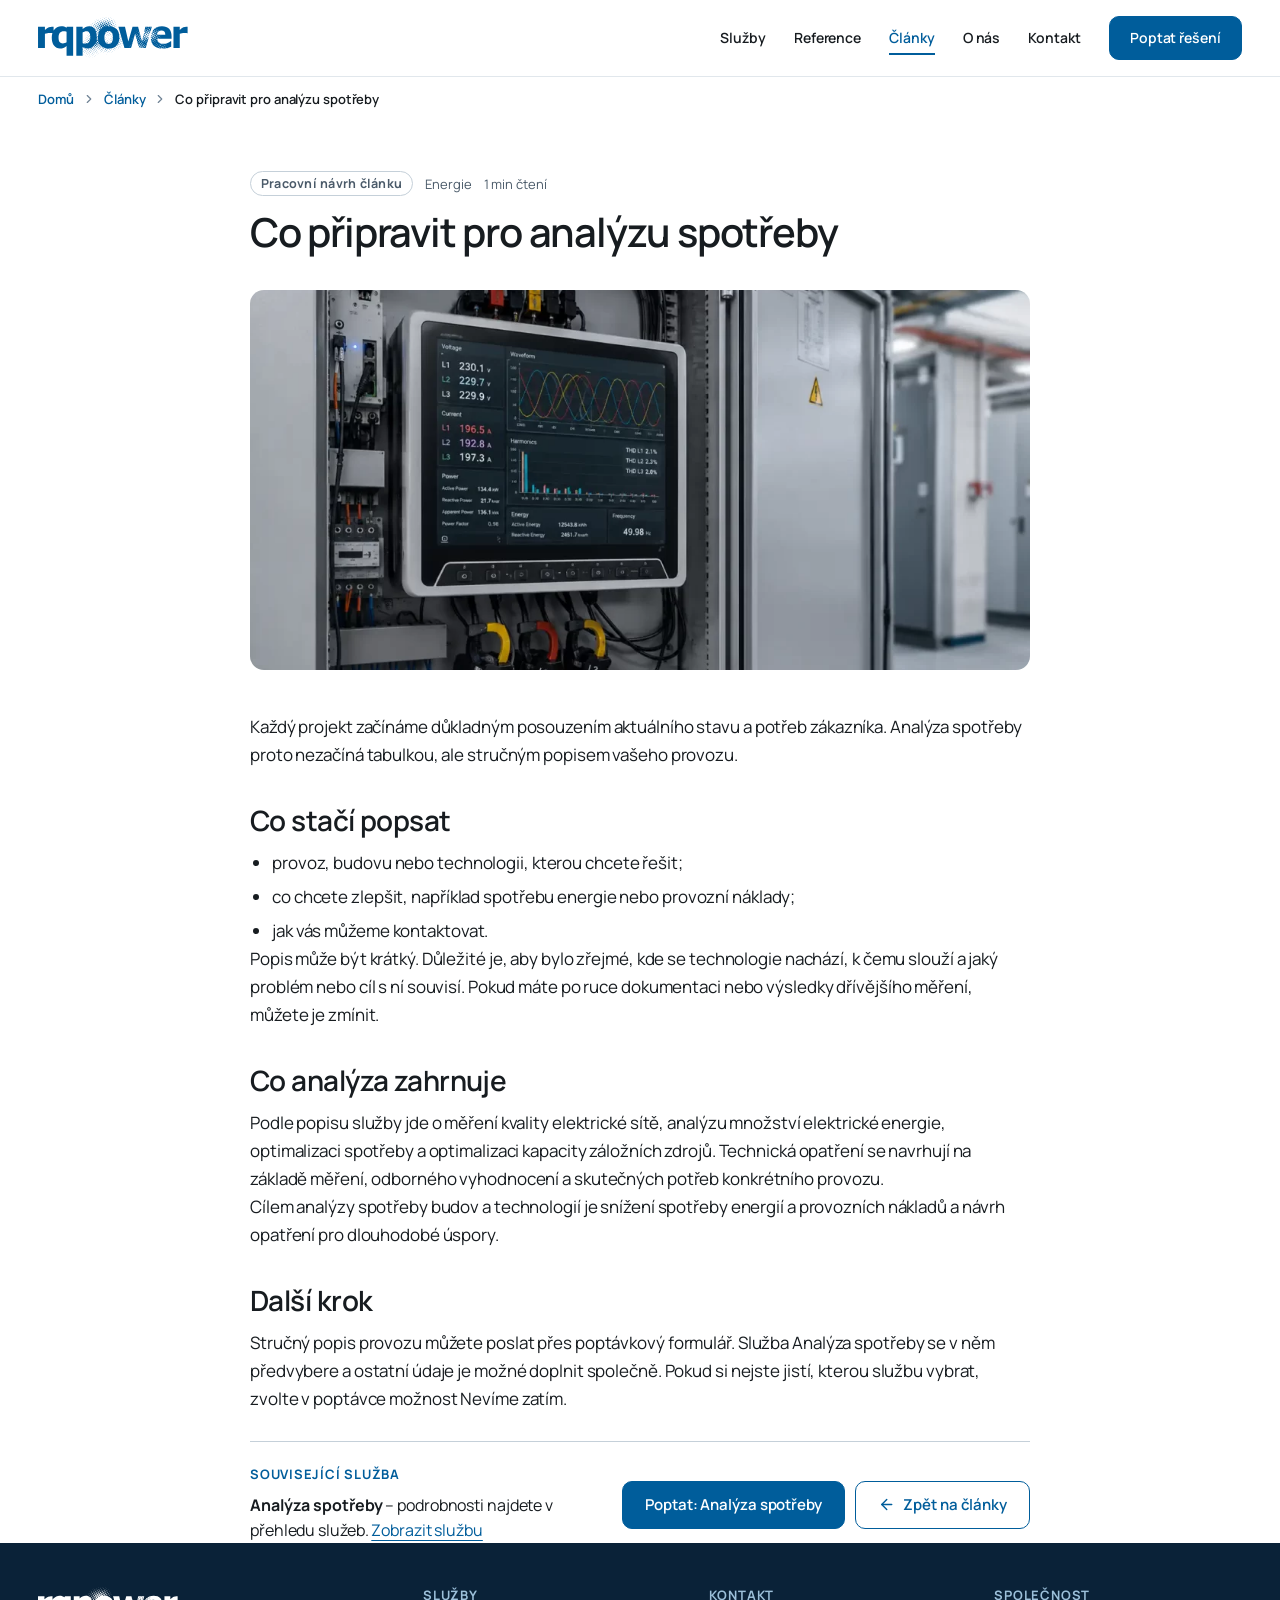
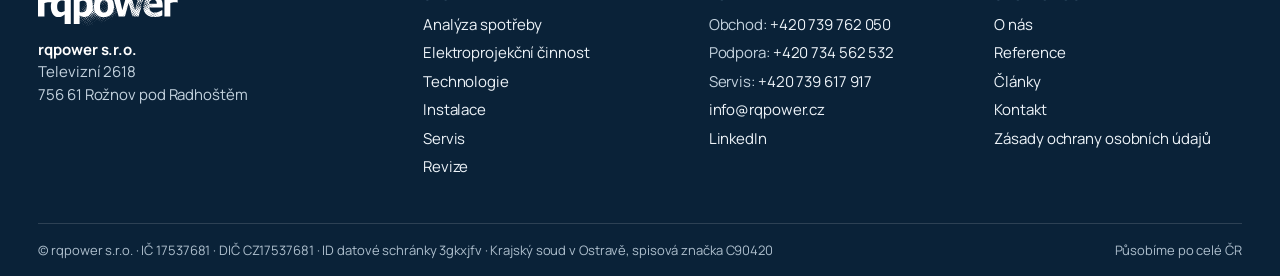
==== commit 357c10c4: "Refine mobile layouts and remove utility header" ====
--- a/public/clanek-co-pripravit-pro-analyzu-spotreby.html
+++ b/public/clanek-co-pripravit-pro-analyzu-spotreby.html
@@ -11,28 +11,28 @@
 img:is([sizes=auto i],[sizes^="auto," i]){contain-intrinsic-size:3000px 1500px}
 
 </style>
-<style id="wp-block-paragraph-inline-css">
-.is-small-text{font-size:.875em}.is-regular-text{font-size:1em}.is-large-text{font-size:2.25em}.is-larger-text{font-size:3em}.has-drop-cap:not(:focus):first-letter{float:left;font-size:8.4em;font-style:normal;font-weight:100;line-height:.68;margin:.05em .1em 0 0;text-transform:uppercase}body.rtl .has-drop-cap:not(:focus):first-letter{float:none;margin-left:.1em}p.has-drop-cap.has-background{overflow:hidden}:root :where(p.has-background){padding:1.25em 2.375em}:where(p.has-text-color:not(.has-link-color)) a{color:inherit}p.has-text-align-left[style*="writing-mode:vertical-lr"],p.has-text-align-right[style*="writing-mode:vertical-rl"]{rotate:180deg}
+<style id="wp-block-site-logo-inline-css">
+.wp-block-site-logo{box-sizing:border-box;line-height:0}.wp-block-site-logo a{display:inline-block;line-height:0}.wp-block-site-logo.is-default-size img{height:auto;width:120px}.wp-block-site-logo img{height:auto;max-width:100%}.wp-block-site-logo a,.wp-block-site-logo img{border-radius:inherit}.wp-block-site-logo.aligncenter{margin-left:auto;margin-right:auto;text-align:center}:root :where(.wp-block-site-logo.is-style-rounded){border-radius:9999px}
+
+</style>
+<style id="wp-block-navigation-link-inline-css">
+.wp-block-navigation .wp-block-navigation-item__label{overflow-wrap:break-word}.wp-block-navigation .wp-block-navigation-item__description{display:none}.link-ui-tools{outline:1px solid #f0f0f0;padding:8px}.link-ui-block-inserter{padding-top:8px}.link-ui-block-inserter__back{margin-left:8px;text-transform:uppercase}
+
+</style>
+<style id="wp-block-navigation-inline-css">
+.wp-block-navigation{position:relative}.wp-block-navigation ul{margin-bottom:0;margin-left:0;margin-top:0;padding-left:0}.wp-block-navigation ul,.wp-block-navigation ul li{list-style:none}.wp-block-navigation .wp-block-navigation-item{align-items:center;background-color:inherit;display:flex;position:relative}.wp-block-navigation .wp-block-navigation-item .wp-block-navigation__submenu-container:empty{display:none}.wp-block-navigation .wp-block-navigation-item__content{display:block;z-index:1}.wp-block-navigation .wp-block-navigation-item__content.wp-block-navigation-item__content{color:inherit}.wp-block-navigation.has-text-decoration-underline .wp-block-navigation-item__content,.wp-block-navigation.has-text-decoration-underline .wp-block-navigation-item__content:active,.wp-block-navigation.has-text-decoration-underline .wp-block-navigation-item__content:focus{text-decoration:underline}.wp-block-navigation.has-text-decoration-line-through .wp-block-navigation-item__content,.wp-block-navigation.has-text-decoration-line-through .wp-block-navigation-item__content:active,.wp-block-navigation.has-text-decoration-line-through .wp-block-navigation-item__content:focus{text-decoration:line-through}.wp-block-navigation :where(a),.wp-block-navigation :where(a:active),.wp-block-navigation :where(a:focus){text-decoration:none}.wp-block-navigation .wp-block-navigation__submenu-icon{align-self:center;background-color:inherit;border:none;color:currentColor;display:inline-block;font-size:inherit;height:.6em;line-height:0;margin-left:.25em;padding:0;width:.6em}.wp-block-navigation .wp-block-navigation__submenu-icon svg{stroke:currentColor;display:inline-block;height:inherit;margin-top:.075em;width:inherit}.wp-block-navigation{--navigation-layout-justification-setting:flex-start;--navigation-layout-direction:row;--navigation-layout-wrap:wrap;--navigation-layout-justify:flex-start;--navigation-layout-align:center}.wp-block-navigation.is-vertical{--navigation-layout-direction:column;--navigation-layout-justify:initial;--navigation-layout-align:flex-start}.wp-block-navigation.no-wrap{--navigation-layout-wrap:nowrap}.wp-block-navigation.items-justified-center{--navigation-layout-justification-setting:center;--navigation-layout-justify:center}.wp-block-navigation.items-justified-center.is-vertical{--navigation-layout-align:center}.wp-block-navigation.items-justified-right{--navigation-layout-justification-setting:flex-end;--navigation-layout-justify:flex-end}.wp-block-navigation.items-justified-right.is-vertical{--navigation-layout-align:flex-end}.wp-block-navigation.items-justified-space-between{--navigation-layout-justification-setting:space-between;--navigation-layout-justify:space-between}:where(.wp-block-navigation) ul li{padding:0}.wp-block-navigation .has-child .wp-block-navigation__submenu-container{align-items:normal;background-color:inherit;color:inherit;display:flex;flex-direction:column;opacity:0;position:absolute;z-index:2}@media not (prefers-reduced-motion){.wp-block-navigation .has-child .wp-block-navigation__submenu-container{transition:opacity .1s linear}}.wp-block-navigation .has-child .wp-block-navigation__submenu-container{height:0;overflow:hidden;visibility:hidden;width:0}.wp-block-navigation .has-child .wp-block-navigation__submenu-container>.wp-block-navigation-item>.wp-block-navigation-item__content{display:flex;flex-grow:1;padding:.5em 1em}.wp-block-navigation .has-child .wp-block-navigation__submenu-container>.wp-block-navigation-item>.wp-block-navigation-item__content .wp-block-navigation__submenu-icon{margin-left:auto;margin-right:0}.wp-block-navigation .has-child .wp-block-navigation__submenu-container .wp-block-navigation-item__content{margin:0}.wp-block-navigation .has-child .wp-block-navigation__submenu-container{left:-1px;top:100%}@media (min-width:782px){.wp-block-navigation .has-child .wp-block-navigation__submenu-container .wp-block-navigation__submenu-container{left:100%;top:-1px}.wp-block-navigation .has-child .wp-block-navigation__submenu-container .wp-block-navigation__submenu-container:before{background:transparent;content:"";display:block;height:100%;position:absolute;right:100%;width:.5em}.wp-block-navigation .has-child .wp-block-navigation__submenu-container .wp-block-navigation__submenu-icon{margin-right:.25em}.wp-block-navigation .has-child .wp-block-navigation__submenu-container .wp-block-navigation__submenu-icon svg{transform:rotate(-90deg)}}@media (hover:hover){.wp-block-navigation .has-child:not(.open-on-click):hover>.wp-block-navigation__submenu-container{height:auto;min-width:200px;opacity:1;overflow:visible;visibility:visible;width:auto}}.wp-block-navigation .has-child .wp-block-navigation-submenu__toggle[aria-expanded=true]~.wp-block-navigation__submenu-container,.wp-block-navigation .has-child:not(.open-on-click):not(.open-on-hover-click):focus-within>.wp-block-navigation__submenu-container{height:auto;min-width:200px;opacity:1;overflow:visible;visibility:visible;width:auto}.wp-block-navigation .has-child.open-always{align-items:var(--navigation-layout-align,initial);flex-direction:var(--navigation-layout-direction,initial);flex-wrap:var(--navigation-layout-wrap,wrap);gap:var(--wp--style--block-gap,2em)}.wp-block-navigation .has-child.open-always,.wp-block-navigation .has-child.open-always .wp-block-navigation-item{justify-content:var(--navigation-layout-justify,initial)}.wp-block-navigation .has-child.open-always .wp-block-navigation__submenu-container,.wp-block-navigation .has-child.open-always.wp-block-navigation-submenu{gap:var(--wp--style--block-gap,2em)}.wp-block-navigation .has-child.open-always .wp-block-navigation-item,.wp-block-navigation .has-child.open-always .wp-block-navigation__submenu-container,.wp-block-navigation .has-child.open-always.wp-block-navigation-submenu{padding-bottom:0;padding-top:0}.wp-block-navigation .has-child.open-always .wp-block-navigation__submenu-container{padding-left:var(--wp--style--block-gap,2em);padding-right:var(--wp--style--block-gap,2em)}.wp-block-navigation .has-child.open-always .wp-block-navigation__submenu-container .wp-block-navigation-item__content{padding:0}.wp-block-navigation .has-child.open-always .wp-block-navigation__submenu-container>.wp-block-navigation-item>.wp-block-navigation-item__content,.wp-block-navigation .has-child.open-always>.wp-block-navigation-item__content{flex-grow:0}.wp-block-navigation .has-child.open-always>.wp-block-navigation__submenu-container{background-color:transparent;border:none;color:inherit;flex-basis:100%;height:auto;opacity:1;overflow:visible;position:static;visibility:visible;width:auto}.wp-block-navigation.has-background .has-child .wp-block-navigation__submenu-container{left:0;top:100%}@media (min-width:782px){.wp-block-navigation.has-background .has-child .wp-block-navigation__submenu-container .wp-block-navigation__submenu-container{left:100%;top:0}}.wp-block-navigation-submenu{display:flex;position:relative}.wp-block-navigation-submenu .wp-block-navigation__submenu-icon svg{stroke:currentColor}button.wp-block-navigation-item__content{background-color:transparent;border:none;color:currentColor;font-family:inherit;font-size:inherit;font-style:inherit;font-weight:inherit;letter-spacing:inherit;line-height:inherit;text-align:left;text-transform:inherit}.wp-block-navigation-submenu__toggle{cursor:pointer}.wp-block-navigation-submenu__toggle[aria-expanded=true]+.wp-block-navigation__submenu-icon>svg,.wp-block-navigation-submenu__toggle[aria-expanded=true]>svg{transform:rotate(180deg)}.wp-block-navigation-item.open-on-click .wp-block-navigation-submenu__toggle{padding-left:0;padding-right:.85em}.wp-block-navigation-item.open-on-click .wp-block-navigation-submenu__toggle+.wp-block-navigation__submenu-icon{margin-left:-.6em;pointer-events:none}.wp-block-navigation-item.open-on-click button.wp-block-navigation-item__content:not(.wp-block-navigation-submenu__toggle){padding:0}.wp-block-navigation .wp-block-page-list,.wp-block-navigation__container,.wp-block-navigation__responsive-close,.wp-block-navigation__responsive-container,.wp-block-navigation__responsive-container-content,.wp-block-navigation__responsive-dialog{gap:inherit}:where(.wp-block-navigation.has-background .wp-block-navigation-item a:not(.wp-element-button)),:where(.wp-block-navigation.has-background .wp-block-navigation-submenu a:not(.wp-element-button)){padding:.5em 1em}:where(.wp-block-navigation .wp-block-navigation__submenu-container .wp-block-navigation-item a:not(.wp-element-button)),:where(.wp-block-navigation .wp-block-navigation__submenu-container .wp-block-navigation-submenu a:not(.wp-element-button)),:where(.wp-block-navigation .wp-block-navigation__submenu-container .wp-block-navigation-submenu button.wp-block-navigation-item__content),:where(.wp-block-navigation .wp-block-navigation__submenu-container .wp-block-pages-list__item button.wp-block-navigation-item__content){padding:.5em 1em}.wp-block-navigation.items-justified-right .wp-block-navigation__container .has-child .wp-block-navigation__submenu-container,.wp-block-navigation.items-justified-right .wp-block-page-list>.has-child .wp-block-navigation__submenu-container,.wp-block-navigation.items-justified-space-between .wp-block-page-list>.has-child:last-child .wp-block-navigation__submenu-container,.wp-block-navigation.items-justified-space-between>.wp-block-navigation__container>.has-child:last-child .wp-block-navigation__submenu-container{left:auto;right:0}.wp-block-navigation.items-justified-right .wp-block-navigation__container .has-child .wp-block-navigation__submenu-container .wp-block-navigation__submenu-container,.wp-block-navigation.items-justified-right .wp-block-page-list>.has-child .wp-block-navigation__submenu-container .wp-block-navigation__submenu-container,.wp-block-navigation.items-justified-space-between .wp-block-page-list>.has-child:last-child .wp-block-navigation__submenu-container .wp-block-navigation__submenu-container,.wp-block-navigation.items-justified-space-between>.wp-block-navigation__container>.has-child:last-child .wp-block-navigation__submenu-container .wp-block-navigation__submenu-container{left:-1px;right:-1px}@media (min-width:782px){.wp-block-navigation.items-justified-right .wp-block-navigation__container .has-child .wp-block-navigation__submenu-container .wp-block-navigation__submenu-container,.wp-block-navigation.items-justified-right .wp-block-page-list>.has-child .wp-block-navigation__submenu-container .wp-block-navigation__submenu-container,.wp-block-navigation.items-justified-space-between .wp-block-page-list>.has-child:last-child .wp-block-navigation__submenu-container .wp-block-navigation__submenu-container,.wp-block-navigation.items-justified-space-between>.wp-block-navigation__container>.has-child:last-child .wp-block-navigation__submenu-container .wp-block-navigation__submenu-container{left:auto;right:100%}}.wp-block-navigation:not(.has-background) .wp-block-navigation__submenu-container{background-color:#fff;border:1px solid rgba(0,0,0,.15)}.wp-block-navigation.has-background .wp-block-navigation__submenu-container{background-color:inherit}.wp-block-navigation:not(.has-text-color) .wp-block-navigation__submenu-container{color:#000}.wp-block-navigation__container{align-items:var(--navigation-layout-align,initial);display:flex;flex-direction:var(--navigation-layout-direction,initial);flex-wrap:var(--navigation-layout-wrap,wrap);justify-content:var(--navigation-layout-justify,initial);list-style:none;margin:0;padding-left:0}.wp-block-navigation__container .is-responsive{display:none}.wp-block-navigation__container:only-child,.wp-block-page-list:only-child{flex-grow:1}@keyframes overlay-menu__fade-in-animation{0%{opacity:0;transform:translateY(.5em)}to{opacity:1;transform:translateY(0)}}.wp-block-navigation__responsive-container{bottom:0;display:none;left:0;position:fixed;right:0;top:0}.wp-block-navigation__responsive-container :where(.wp-block-navigation-item a){color:inherit}.wp-block-navigation__responsive-container .wp-block-navigation__responsive-container-content{align-items:var(--navigation-layout-align,initial);display:flex;flex-direction:var(--navigation-layout-direction,initial);flex-wrap:var(--navigation-layout-wrap,wrap);justify-content:var(--navigation-layout-justify,initial)}.wp-block-navigation__responsive-container:not(.is-menu-open.is-menu-open){background-color:inherit!important;color:inherit!important}.wp-block-navigation__responsive-container.is-menu-open{background-color:inherit;display:flex;flex-direction:column}@media not (prefers-reduced-motion){.wp-block-navigation__responsive-container.is-menu-open{animation:overlay-menu__fade-in-animation .1s ease-out;animation-fill-mode:forwards}}.wp-block-navigation__responsive-container.is-menu-open:not(.disable-default-overlay){padding:clamp(1rem,var(--wp--style--root--padding-top),20rem) clamp(1rem,var(--wp--style--root--padding-right),20rem) clamp(1rem,var(--wp--style--root--padding-bottom),20rem) clamp(1rem,var(--wp--style--root--padding-left),20rem)}.wp-block-navigation__responsive-container.is-menu-open{overflow:auto;z-index:100000}.wp-block-navigation__responsive-container.is-menu-open:not(.disable-default-overlay) .wp-block-navigation__responsive-container-content{padding-top:calc(2rem + 24px)}.wp-block-navigation__responsive-container.is-menu-open:where(:not(.disable-default-overlay)) .wp-block-navigation__responsive-container-content{align-items:var(--navigation-layout-justification-setting,inherit);display:flex;flex-direction:column;flex-wrap:nowrap;overflow:visible}.wp-block-navigation__responsive-container.is-menu-open:where(:not(.disable-default-overlay)) .wp-block-navigation__responsive-container-content,.wp-block-navigation__responsive-container.is-menu-open:where(:not(.disable-default-overlay)) .wp-block-navigation__responsive-container-content .wp-block-navigation__container,.wp-block-navigation__responsive-container.is-menu-open:where(:not(.disable-default-overlay)) .wp-block-navigation__responsive-container-content .wp-block-page-list{justify-content:flex-start}.wp-block-navigation__responsive-container.is-menu-open:where(:not(.disable-default-overlay)) .wp-block-navigation__responsive-container-content .wp-block-navigation__submenu-icon{display:none}.wp-block-navigation__responsive-container.is-menu-open:where(:not(.disable-default-overlay)) .wp-block-navigation__responsive-container-content .has-child .wp-block-navigation__submenu-container{border:none;height:auto;min-width:200px;opacity:1;overflow:initial;padding-left:2rem;padding-right:2rem;position:static;visibility:visible;width:auto}.wp-block-navigation__responsive-container.is-menu-open:where(:not(.disable-default-overlay)) .wp-block-navigation__responsive-container-content .wp-block-navigation__container,.wp-block-navigation__responsive-container.is-menu-open:where(:not(.disable-default-overlay)) .wp-block-navigation__responsive-container-content .wp-block-navigation__submenu-container{gap:inherit}.wp-block-navigation__responsive-container.is-menu-open:where(:not(.disable-default-overlay)) .wp-block-navigation__responsive-container-content .wp-block-navigation__submenu-container{padding-top:var(--wp--style--block-gap,2em)}.wp-block-navigation__responsive-container.is-menu-open:where(:not(.disable-default-overlay)) .wp-block-navigation__responsive-container-content .wp-block-navigation-item__content{padding:0}.wp-block-navigation__responsive-container.is-menu-open:where(:not(.disable-default-overlay)) .wp-block-navigation__responsive-container-content .wp-block-navigation-item,.wp-block-navigation__responsive-container.is-menu-open:where(:not(.disable-default-overlay)) .wp-block-navigation__responsive-container-content .wp-block-navigation__container,.wp-block-navigation__responsive-container.is-menu-open:where(:not(.disable-default-overlay)) .wp-block-navigation__responsive-container-content .wp-block-page-list{align-items:var(--navigation-layout-justification-setting,initial);display:flex;flex-direction:column}.wp-block-navigation__responsive-container.is-menu-open:where(:not(.disable-default-overlay)) .wp-block-navigation-item,.wp-block-navigation__responsive-container.is-menu-open:where(:not(.disable-default-overlay)) .wp-block-navigation-item .wp-block-navigation__submenu-container,.wp-block-navigation__responsive-container.is-menu-open:where(:not(.disable-default-overlay)) .wp-block-navigation__container,.wp-block-navigation__responsive-container.is-menu-open:where(:not(.disable-default-overlay)) .wp-block-page-list{background:transparent!important;color:inherit!important}.wp-block-navigation__responsive-container.is-menu-open:where(:not(.disable-default-overlay)) .wp-block-navigation__submenu-container.wp-block-navigation__submenu-container.wp-block-navigation__submenu-container.wp-block-navigation__submenu-container{left:auto;right:auto}.wp-block-navigation__responsive-container.disable-default-overlay .wp-block-navigation__overlay-container{display:none;width:100%}.wp-block-navigation__responsive-container.disable-default-overlay .wp-block-navigation__responsive-close{max-width:none}.wp-block-navigation__responsive-container.disable-default-overlay.is-menu-open .wp-block-navigation__responsive-container-content>:not(.wp-block-navigation__overlay-container){display:none}.wp-block-navigation__responsive-container.disable-default-overlay.is-menu-open .wp-block-navigation__responsive-container-content .wp-block-navigation__overlay-container{display:block}.wp-block-navigation__responsive-container.disable-default-overlay.is-menu-open .wp-block-navigation__responsive-container-content .wp-block-navigation__overlay-container .wp-block-navigation__submenu-container{left:0;right:auto}@media (min-width:600px){.wp-block-navigation__responsive-container:not(.hidden-by-default):not(.is-menu-open){background-color:inherit;display:block;position:relative;width:100%;z-index:auto}.wp-block-navigation__responsive-container:not(.hidden-by-default):not(.is-menu-open) .wp-block-navigation__responsive-container-close{display:none}.wp-block-navigation__responsive-container.is-menu-open .wp-block-navigation__submenu-container.wp-block-navigation__submenu-container.wp-block-navigation__submenu-container.wp-block-navigation__submenu-container{left:0}}.wp-block-navigation:not(.has-background) .wp-block-navigation__responsive-container.is-menu-open:not(.disable-default-overlay){background-color:#fff}.wp-block-navigation:not(.has-text-color) .wp-block-navigation__responsive-container.is-menu-open:not(.disable-default-overlay){color:#000}.wp-block-navigation__toggle_button_label{font-size:1rem;font-weight:700}.wp-block-navigation__responsive-container-close,.wp-block-navigation__responsive-container-open{background:transparent;border:none;color:currentColor;cursor:pointer;margin:0;padding:0;text-transform:inherit;vertical-align:middle}.wp-block-navigation__responsive-container-close svg,.wp-block-navigation__responsive-container-open svg{fill:currentColor;display:block;height:24px;pointer-events:none;width:24px}.wp-block-navigation__responsive-container-open{display:flex}.wp-block-navigation__responsive-container-open.wp-block-navigation__responsive-container-open.wp-block-navigation__responsive-container-open{font-family:inherit;font-size:inherit;font-weight:inherit}@media (min-width:600px){.wp-block-navigation__responsive-container-open:not(.always-shown){display:none}}.wp-block-navigation__responsive-container-close{position:absolute;right:0;top:0;z-index:2}.wp-block-navigation__responsive-container-close.wp-block-navigation__responsive-container-close.wp-block-navigation__responsive-container-close{font-family:inherit;font-size:inherit;font-weight:inherit}.disable-default-overlay .wp-block-navigation__responsive-container-close{right:clamp(1rem,var(--wp--style--root--padding-left),20rem);top:clamp(1rem,var(--wp--style--root--padding-left),20rem)}.wp-block-navigation__responsive-close{width:100%}.has-modal-open .wp-block-navigation__responsive-close{margin-left:auto;margin-right:auto;max-width:var(--wp--style--global--wide-size,100%)}.wp-block-navigation__responsive-close:focus{outline:none}.is-menu-open .wp-block-navigation__responsive-close,.is-menu-open .wp-block-navigation__responsive-container-content,.is-menu-open .wp-block-navigation__responsive-dialog{box-sizing:border-box}.wp-block-navigation__responsive-dialog{position:relative}.has-modal-open .admin-bar .is-menu-open:where(:not(.disable-default-overlay)) .wp-block-navigation__responsive-dialog{margin-top:46px}@media (min-width:782px){.has-modal-open .admin-bar .is-menu-open:where(:not(.disable-default-overlay)) .wp-block-navigation__responsive-dialog{margin-top:32px}}html.has-modal-open{overflow:hidden}
 
 </style>
 <style id="wp-block-group-inline-css">
 .wp-block-group{box-sizing:border-box}:where(.wp-block-group.wp-block-group-is-layout-constrained){position:relative}
 
 </style>
-<style id="wp-block-site-logo-inline-css">
-.wp-block-site-logo{box-sizing:border-box;line-height:0}.wp-block-site-logo a{display:inline-block;line-height:0}.wp-block-site-logo.is-default-size img{height:auto;width:120px}.wp-block-site-logo img{height:auto;max-width:100%}.wp-block-site-logo a,.wp-block-site-logo img{border-radius:inherit}.wp-block-site-logo.aligncenter{margin-left:auto;margin-right:auto;text-align:center}:root :where(.wp-block-site-logo.is-style-rounded){border-radius:9999px}
-
-</style>
-<style id="wp-block-navigation-link-inline-css">
-.wp-block-navigation .wp-block-navigation-item__label{overflow-wrap:break-word}.wp-block-navigation .wp-block-navigation-item__description{display:none}.link-ui-tools{outline:1px solid #f0f0f0;padding:8px}.link-ui-block-inserter{padding-top:8px}.link-ui-block-inserter__back{margin-left:8px;text-transform:uppercase}
-
-</style>
-<style id="wp-block-navigation-inline-css">
-.wp-block-navigation{position:relative}.wp-block-navigation ul{margin-bottom:0;margin-left:0;margin-top:0;padding-left:0}.wp-block-navigation ul,.wp-block-navigation ul li{list-style:none}.wp-block-navigation .wp-block-navigation-item{align-items:center;background-color:inherit;display:flex;position:relative}.wp-block-navigation .wp-block-navigation-item .wp-block-navigation__submenu-container:empty{display:none}.wp-block-navigation .wp-block-navigation-item__content{display:block;z-index:1}.wp-block-navigation .wp-block-navigation-item__content.wp-block-navigation-item__content{color:inherit}.wp-block-navigation.has-text-decoration-underline .wp-block-navigation-item__content,.wp-block-navigation.has-text-decoration-underline .wp-block-navigation-item__content:active,.wp-block-navigation.has-text-decoration-underline .wp-block-navigation-item__content:focus{text-decoration:underline}.wp-block-navigation.has-text-decoration-line-through .wp-block-navigation-item__content,.wp-block-navigation.has-text-decoration-line-through .wp-block-navigation-item__content:active,.wp-block-navigation.has-text-decoration-line-through .wp-block-navigation-item__content:focus{text-decoration:line-through}.wp-block-navigation :where(a),.wp-block-navigation :where(a:active),.wp-block-navigation :where(a:focus){text-decoration:none}.wp-block-navigation .wp-block-navigation__submenu-icon{align-self:center;background-color:inherit;border:none;color:currentColor;display:inline-block;font-size:inherit;height:.6em;line-height:0;margin-left:.25em;padding:0;width:.6em}.wp-block-navigation .wp-block-navigation__submenu-icon svg{stroke:currentColor;display:inline-block;height:inherit;margin-top:.075em;width:inherit}.wp-block-navigation{--navigation-layout-justification-setting:flex-start;--navigation-layout-direction:row;--navigation-layout-wrap:wrap;--navigation-layout-justify:flex-start;--navigation-layout-align:center}.wp-block-navigation.is-vertical{--navigation-layout-direction:column;--navigation-layout-justify:initial;--navigation-layout-align:flex-start}.wp-block-navigation.no-wrap{--navigation-layout-wrap:nowrap}.wp-block-navigation.items-justified-center{--navigation-layout-justification-setting:center;--navigation-layout-justify:center}.wp-block-navigation.items-justified-center.is-vertical{--navigation-layout-align:center}.wp-block-navigation.items-justified-right{--navigation-layout-justification-setting:flex-end;--navigation-layout-justify:flex-end}.wp-block-navigation.items-justified-right.is-vertical{--navigation-layout-align:flex-end}.wp-block-navigation.items-justified-space-between{--navigation-layout-justification-setting:space-between;--navigation-layout-justify:space-between}:where(.wp-block-navigation) ul li{padding:0}.wp-block-navigation .has-child .wp-block-navigation__submenu-container{align-items:normal;background-color:inherit;color:inherit;display:flex;flex-direction:column;opacity:0;position:absolute;z-index:2}@media not (prefers-reduced-motion){.wp-block-navigation .has-child .wp-block-navigation__submenu-container{transition:opacity .1s linear}}.wp-block-navigation .has-child .wp-block-navigation__submenu-container{height:0;overflow:hidden;visibility:hidden;width:0}.wp-block-navigation .has-child .wp-block-navigation__submenu-container>.wp-block-navigation-item>.wp-block-navigation-item__content{display:flex;flex-grow:1;padding:.5em 1em}.wp-block-navigation .has-child .wp-block-navigation__submenu-container>.wp-block-navigation-item>.wp-block-navigation-item__content .wp-block-navigation__submenu-icon{margin-left:auto;margin-right:0}.wp-block-navigation .has-child .wp-block-navigation__submenu-container .wp-block-navigation-item__content{margin:0}.wp-block-navigation .has-child .wp-block-navigation__submenu-container{left:-1px;top:100%}@media (min-width:782px){.wp-block-navigation .has-child .wp-block-navigation__submenu-container .wp-block-navigation__submenu-container{left:100%;top:-1px}.wp-block-navigation .has-child .wp-block-navigation__submenu-container .wp-block-navigation__submenu-container:before{background:transparent;content:"";display:block;height:100%;position:absolute;right:100%;width:.5em}.wp-block-navigation .has-child .wp-block-navigation__submenu-container .wp-block-navigation__submenu-icon{margin-right:.25em}.wp-block-navigation .has-child .wp-block-navigation__submenu-container .wp-block-navigation__submenu-icon svg{transform:rotate(-90deg)}}@media (hover:hover){.wp-block-navigation .has-child:not(.open-on-click):hover>.wp-block-navigation__submenu-container{height:auto;min-width:200px;opacity:1;overflow:visible;visibility:visible;width:auto}}.wp-block-navigation .has-child .wp-block-navigation-submenu__toggle[aria-expanded=true]~.wp-block-navigation__submenu-container,.wp-block-navigation .has-child:not(.open-on-click):not(.open-on-hover-click):focus-within>.wp-block-navigation__submenu-container{height:auto;min-width:200px;opacity:1;overflow:visible;visibility:visible;width:auto}.wp-block-navigation .has-child.open-always{align-items:var(--navigation-layout-align,initial);flex-direction:var(--navigation-layout-direction,initial);flex-wrap:var(--navigation-layout-wrap,wrap);gap:var(--wp--style--block-gap,2em)}.wp-block-navigation .has-child.open-always,.wp-block-navigation .has-child.open-always .wp-block-navigation-item{justify-content:var(--navigation-layout-justify,initial)}.wp-block-navigation .has-child.open-always .wp-block-navigation__submenu-container,.wp-block-navigation .has-child.open-always.wp-block-navigation-submenu{gap:var(--wp--style--block-gap,2em)}.wp-block-navigation .has-child.open-always .wp-block-navigation-item,.wp-block-navigation .has-child.open-always .wp-block-navigation__submenu-container,.wp-block-navigation .has-child.open-always.wp-block-navigation-submenu{padding-bottom:0;padding-top:0}.wp-block-navigation .has-child.open-always .wp-block-navigation__submenu-container{padding-left:var(--wp--style--block-gap,2em);padding-right:var(--wp--style--block-gap,2em)}.wp-block-navigation .has-child.open-always .wp-block-navigation__submenu-container .wp-block-navigation-item__content{padding:0}.wp-block-navigation .has-child.open-always .wp-block-navigation__submenu-container>.wp-block-navigation-item>.wp-block-navigation-item__content,.wp-block-navigation .has-child.open-always>.wp-block-navigation-item__content{flex-grow:0}.wp-block-navigation .has-child.open-always>.wp-block-navigation__submenu-container{background-color:transparent;border:none;color:inherit;flex-basis:100%;height:auto;opacity:1;overflow:visible;position:static;visibility:visible;width:auto}.wp-block-navigation.has-background .has-child .wp-block-navigation__submenu-container{left:0;top:100%}@media (min-width:782px){.wp-block-navigation.has-background .has-child .wp-block-navigation__submenu-container .wp-block-navigation__submenu-container{left:100%;top:0}}.wp-block-navigation-submenu{display:flex;position:relative}.wp-block-navigation-submenu .wp-block-navigation__submenu-icon svg{stroke:currentColor}button.wp-block-navigation-item__content{background-color:transparent;border:none;color:currentColor;font-family:inherit;font-size:inherit;font-style:inherit;font-weight:inherit;letter-spacing:inherit;line-height:inherit;text-align:left;text-transform:inherit}.wp-block-navigation-submenu__toggle{cursor:pointer}.wp-block-navigation-submenu__toggle[aria-expanded=true]+.wp-block-navigation__submenu-icon>svg,.wp-block-navigation-submenu__toggle[aria-expanded=true]>svg{transform:rotate(180deg)}.wp-block-navigation-item.open-on-click .wp-block-navigation-submenu__toggle{padding-left:0;padding-right:.85em}.wp-block-navigation-item.open-on-click .wp-block-navigation-submenu__toggle+.wp-block-navigation__submenu-icon{margin-left:-.6em;pointer-events:none}.wp-block-navigation-item.open-on-click button.wp-block-navigation-item__content:not(.wp-block-navigation-submenu__toggle){padding:0}.wp-block-navigation .wp-block-page-list,.wp-block-navigation__container,.wp-block-navigation__responsive-close,.wp-block-navigation__responsive-container,.wp-block-navigation__responsive-container-content,.wp-block-navigation__responsive-dialog{gap:inherit}:where(.wp-block-navigation.has-background .wp-block-navigation-item a:not(.wp-element-button)),:where(.wp-block-navigation.has-background .wp-block-navigation-submenu a:not(.wp-element-button)){padding:.5em 1em}:where(.wp-block-navigation .wp-block-navigation__submenu-container .wp-block-navigation-item a:not(.wp-element-button)),:where(.wp-block-navigation .wp-block-navigation__submenu-container .wp-block-navigation-submenu a:not(.wp-element-button)),:where(.wp-block-navigation .wp-block-navigation__submenu-container .wp-block-navigation-submenu button.wp-block-navigation-item__content),:where(.wp-block-navigation .wp-block-navigation__submenu-container .wp-block-pages-list__item button.wp-block-navigation-item__content){padding:.5em 1em}.wp-block-navigation.items-justified-right .wp-block-navigation__container .has-child .wp-block-navigation__submenu-container,.wp-block-navigation.items-justified-right .wp-block-page-list>.has-child .wp-block-navigation__submenu-container,.wp-block-navigation.items-justified-space-between .wp-block-page-list>.has-child:last-child .wp-block-navigation__submenu-container,.wp-block-navigation.items-justified-space-between>.wp-block-navigation__container>.has-child:last-child .wp-block-navigation__submenu-container{left:auto;right:0}.wp-block-navigation.items-justified-right .wp-block-navigation__container .has-child .wp-block-navigation__submenu-container .wp-block-navigation__submenu-container,.wp-block-navigation.items-justified-right .wp-block-page-list>.has-child .wp-block-navigation__submenu-container .wp-block-navigation__submenu-container,.wp-block-navigation.items-justified-space-between .wp-block-page-list>.has-child:last-child .wp-block-navigation__submenu-container .wp-block-navigation__submenu-container,.wp-block-navigation.items-justified-space-between>.wp-block-navigation__container>.has-child:last-child .wp-block-navigation__submenu-container .wp-block-navigation__submenu-container{left:-1px;right:-1px}@media (min-width:782px){.wp-block-navigation.items-justified-right .wp-block-navigation__container .has-child .wp-block-navigation__submenu-container .wp-block-navigation__submenu-container,.wp-block-navigation.items-justified-right .wp-block-page-list>.has-child .wp-block-navigation__submenu-container .wp-block-navigation__submenu-container,.wp-block-navigation.items-justified-space-between .wp-block-page-list>.has-child:last-child .wp-block-navigation__submenu-container .wp-block-navigation__submenu-container,.wp-block-navigation.items-justified-space-between>.wp-block-navigation__container>.has-child:last-child .wp-block-navigation__submenu-container .wp-block-navigation__submenu-container{left:auto;right:100%}}.wp-block-navigation:not(.has-background) .wp-block-navigation__submenu-container{background-color:#fff;border:1px solid rgba(0,0,0,.15)}.wp-block-navigation.has-background .wp-block-navigation__submenu-container{background-color:inherit}.wp-block-navigation:not(.has-text-color) .wp-block-navigation__submenu-container{color:#000}.wp-block-navigation__container{align-items:var(--navigation-layout-align,initial);display:flex;flex-direction:var(--navigation-layout-direction,initial);flex-wrap:var(--navigation-layout-wrap,wrap);justify-content:var(--navigation-layout-justify,initial);list-style:none;margin:0;padding-left:0}.wp-block-navigation__container .is-responsive{display:none}.wp-block-navigation__container:only-child,.wp-block-page-list:only-child{flex-grow:1}@keyframes overlay-menu__fade-in-animation{0%{opacity:0;transform:translateY(.5em)}to{opacity:1;transform:translateY(0)}}.wp-block-navigation__responsive-container{bottom:0;display:none;left:0;position:fixed;right:0;top:0}.wp-block-navigation__responsive-container :where(.wp-block-navigation-item a){color:inherit}.wp-block-navigation__responsive-container .wp-block-navigation__responsive-container-content{align-items:var(--navigation-layout-align,initial);display:flex;flex-direction:var(--navigation-layout-direction,initial);flex-wrap:var(--navigation-layout-wrap,wrap);justify-content:var(--navigation-layout-justify,initial)}.wp-block-navigation__responsive-container:not(.is-menu-open.is-menu-open){background-color:inherit!important;color:inherit!important}.wp-block-navigation__responsive-container.is-menu-open{background-color:inherit;display:flex;flex-direction:column}@media not (prefers-reduced-motion){.wp-block-navigation__responsive-container.is-menu-open{animation:overlay-menu__fade-in-animation .1s ease-out;animation-fill-mode:forwards}}.wp-block-navigation__responsive-container.is-menu-open:not(.disable-default-overlay){padding:clamp(1rem,var(--wp--style--root--padding-top),20rem) clamp(1rem,var(--wp--style--root--padding-right),20rem) clamp(1rem,var(--wp--style--root--padding-bottom),20rem) clamp(1rem,var(--wp--style--root--padding-left),20rem)}.wp-block-navigation__responsive-container.is-menu-open{overflow:auto;z-index:100000}.wp-block-navigation__responsive-container.is-menu-open:not(.disable-default-overlay) .wp-block-navigation__responsive-container-content{padding-top:calc(2rem + 24px)}.wp-block-navigation__responsive-container.is-menu-open:where(:not(.disable-default-overlay)) .wp-block-navigation__responsive-container-content{align-items:var(--navigation-layout-justification-setting,inherit);display:flex;flex-direction:column;flex-wrap:nowrap;overflow:visible}.wp-block-navigation__responsive-container.is-menu-open:where(:not(.disable-default-overlay)) .wp-block-navigation__responsive-container-content,.wp-block-navigation__responsive-container.is-menu-open:where(:not(.disable-default-overlay)) .wp-block-navigation__responsive-container-content .wp-block-navigation__container,.wp-block-navigation__responsive-container.is-menu-open:where(:not(.disable-default-overlay)) .wp-block-navigation__responsive-container-content .wp-block-page-list{justify-content:flex-start}.wp-block-navigation__responsive-container.is-menu-open:where(:not(.disable-default-overlay)) .wp-block-navigation__responsive-container-content .wp-block-navigation__submenu-icon{display:none}.wp-block-navigation__responsive-container.is-menu-open:where(:not(.disable-default-overlay)) .wp-block-navigation__responsive-container-content .has-child .wp-block-navigation__submenu-container{border:none;height:auto;min-width:200px;opacity:1;overflow:initial;padding-left:2rem;padding-right:2rem;position:static;visibility:visible;width:auto}.wp-block-navigation__responsive-container.is-menu-open:where(:not(.disable-default-overlay)) .wp-block-navigation__responsive-container-content .wp-block-navigation__container,.wp-block-navigation__responsive-container.is-menu-open:where(:not(.disable-default-overlay)) .wp-block-navigation__responsive-container-content .wp-block-navigation__submenu-container{gap:inherit}.wp-block-navigation__responsive-container.is-menu-open:where(:not(.disable-default-overlay)) .wp-block-navigation__responsive-container-content .wp-block-navigation__submenu-container{padding-top:var(--wp--style--block-gap,2em)}.wp-block-navigation__responsive-container.is-menu-open:where(:not(.disable-default-overlay)) .wp-block-navigation__responsive-container-content .wp-block-navigation-item__content{padding:0}.wp-block-navigation__responsive-container.is-menu-open:where(:not(.disable-default-overlay)) .wp-block-navigation__responsive-container-content .wp-block-navigation-item,.wp-block-navigation__responsive-container.is-menu-open:where(:not(.disable-default-overlay)) .wp-block-navigation__responsive-container-content .wp-block-navigation__container,.wp-block-navigation__responsive-container.is-menu-open:where(:not(.disable-default-overlay)) .wp-block-navigation__responsive-container-content .wp-block-page-list{align-items:var(--navigation-layout-justification-setting,initial);display:flex;flex-direction:column}.wp-block-navigation__responsive-container.is-menu-open:where(:not(.disable-default-overlay)) .wp-block-navigation-item,.wp-block-navigation__responsive-container.is-menu-open:where(:not(.disable-default-overlay)) .wp-block-navigation-item .wp-block-navigation__submenu-container,.wp-block-navigation__responsive-container.is-menu-open:where(:not(.disable-default-overlay)) .wp-block-navigation__container,.wp-block-navigation__responsive-container.is-menu-open:where(:not(.disable-default-overlay)) .wp-block-page-list{background:transparent!important;color:inherit!important}.wp-block-navigation__responsive-container.is-menu-open:where(:not(.disable-default-overlay)) .wp-block-navigation__submenu-container.wp-block-navigation__submenu-container.wp-block-navigation__submenu-container.wp-block-navigation__submenu-container{left:auto;right:auto}.wp-block-navigation__responsive-container.disable-default-overlay .wp-block-navigation__overlay-container{display:none;width:100%}.wp-block-navigation__responsive-container.disable-default-overlay .wp-block-navigation__responsive-close{max-width:none}.wp-block-navigation__responsive-container.disable-default-overlay.is-menu-open .wp-block-navigation__responsive-container-content>:not(.wp-block-navigation__overlay-container){display:none}.wp-block-navigation__responsive-container.disable-default-overlay.is-menu-open .wp-block-navigation__responsive-container-content .wp-block-navigation__overlay-container{display:block}.wp-block-navigation__responsive-container.disable-default-overlay.is-menu-open .wp-block-navigation__responsive-container-content .wp-block-navigation__overlay-container .wp-block-navigation__submenu-container{left:0;right:auto}@media (min-width:600px){.wp-block-navigation__responsive-container:not(.hidden-by-default):not(.is-menu-open){background-color:inherit;display:block;position:relative;width:100%;z-index:auto}.wp-block-navigation__responsive-container:not(.hidden-by-default):not(.is-menu-open) .wp-block-navigation__responsive-container-close{display:none}.wp-block-navigation__responsive-container.is-menu-open .wp-block-navigation__submenu-container.wp-block-navigation__submenu-container.wp-block-navigation__submenu-container.wp-block-navigation__submenu-container{left:0}}.wp-block-navigation:not(.has-background) .wp-block-navigation__responsive-container.is-menu-open:not(.disable-default-overlay){background-color:#fff}.wp-block-navigation:not(.has-text-color) .wp-block-navigation__responsive-container.is-menu-open:not(.disable-default-overlay){color:#000}.wp-block-navigation__toggle_button_label{font-size:1rem;font-weight:700}.wp-block-navigation__responsive-container-close,.wp-block-navigation__responsive-container-open{background:transparent;border:none;color:currentColor;cursor:pointer;margin:0;padding:0;text-transform:inherit;vertical-align:middle}.wp-block-navigation__responsive-container-close svg,.wp-block-navigation__responsive-container-open svg{fill:currentColor;display:block;height:24px;pointer-events:none;width:24px}.wp-block-navigation__responsive-container-open{display:flex}.wp-block-navigation__responsive-container-open.wp-block-navigation__responsive-container-open.wp-block-navigation__responsive-container-open{font-family:inherit;font-size:inherit;font-weight:inherit}@media (min-width:600px){.wp-block-navigation__responsive-container-open:not(.always-shown){display:none}}.wp-block-navigation__responsive-container-close{position:absolute;right:0;top:0;z-index:2}.wp-block-navigation__responsive-container-close.wp-block-navigation__responsive-container-close.wp-block-navigation__responsive-container-close{font-family:inherit;font-size:inherit;font-weight:inherit}.disable-default-overlay .wp-block-navigation__responsive-container-close{right:clamp(1rem,var(--wp--style--root--padding-left),20rem);top:clamp(1rem,var(--wp--style--root--padding-left),20rem)}.wp-block-navigation__responsive-close{width:100%}.has-modal-open .wp-block-navigation__responsive-close{margin-left:auto;margin-right:auto;max-width:var(--wp--style--global--wide-size,100%)}.wp-block-navigation__responsive-close:focus{outline:none}.is-menu-open .wp-block-navigation__responsive-close,.is-menu-open .wp-block-navigation__responsive-container-content,.is-menu-open .wp-block-navigation__responsive-dialog{box-sizing:border-box}.wp-block-navigation__responsive-dialog{position:relative}.has-modal-open .admin-bar .is-menu-open:where(:not(.disable-default-overlay)) .wp-block-navigation__responsive-dialog{margin-top:46px}@media (min-width:782px){.has-modal-open .admin-bar .is-menu-open:where(:not(.disable-default-overlay)) .wp-block-navigation__responsive-dialog{margin-top:32px}}html.has-modal-open{overflow:hidden}
-
-</style>
 <style id="wp-block-post-featured-image-inline-css">
 .wp-block-post-featured-image{margin-left:0;margin-right:0}.wp-block-post-featured-image a{display:block;height:100%}.wp-block-post-featured-image :where(img){box-sizing:border-box;height:auto;max-width:100%;vertical-align:bottom;width:100%}.wp-block-post-featured-image.alignfull img,.wp-block-post-featured-image.alignwide img{width:100%}.wp-block-post-featured-image .wp-block-post-featured-image__overlay.has-background-dim{background-color:#000;inset:0;position:absolute}.wp-block-post-featured-image{position:relative}.wp-block-post-featured-image .wp-block-post-featured-image__overlay.has-background-gradient{background-color:transparent}.wp-block-post-featured-image .wp-block-post-featured-image__overlay.has-background-dim-0{opacity:0}.wp-block-post-featured-image .wp-block-post-featured-image__overlay.has-background-dim-10{opacity:.1}.wp-block-post-featured-image .wp-block-post-featured-image__overlay.has-background-dim-20{opacity:.2}.wp-block-post-featured-image .wp-block-post-featured-image__overlay.has-background-dim-30{opacity:.3}.wp-block-post-featured-image .wp-block-post-featured-image__overlay.has-background-dim-40{opacity:.4}.wp-block-post-featured-image .wp-block-post-featured-image__overlay.has-background-dim-50{opacity:.5}.wp-block-post-featured-image .wp-block-post-featured-image__overlay.has-background-dim-60{opacity:.6}.wp-block-post-featured-image .wp-block-post-featured-image__overlay.has-background-dim-70{opacity:.7}.wp-block-post-featured-image .wp-block-post-featured-image__overlay.has-background-dim-80{opacity:.8}.wp-block-post-featured-image .wp-block-post-featured-image__overlay.has-background-dim-90{opacity:.9}.wp-block-post-featured-image .wp-block-post-featured-image__overlay.has-background-dim-100{opacity:1}.wp-block-post-featured-image:where(.alignleft,.alignright){width:100%}
+
+</style>
+<style id="wp-block-paragraph-inline-css">
+.is-small-text{font-size:.875em}.is-regular-text{font-size:1em}.is-large-text{font-size:2.25em}.is-larger-text{font-size:3em}.has-drop-cap:not(:focus):first-letter{float:left;font-size:8.4em;font-style:normal;font-weight:100;line-height:.68;margin:.05em .1em 0 0;text-transform:uppercase}body.rtl .has-drop-cap:not(:focus):first-letter{float:none;margin-left:.1em}p.has-drop-cap.has-background{overflow:hidden}:root :where(p.has-background){padding:1.25em 2.375em}:where(p.has-text-color:not(.has-link-color)) a{color:inherit}p.has-text-align-left[style*="writing-mode:vertical-lr"],p.has-text-align-right[style*="writing-mode:vertical-rl"]{rotate:180deg}
 
 </style>
 <style id="wp-block-heading-inline-css">
@@ -98,10 +98,10 @@
 <style>/*
 Theme Name: rqpower Studio
 Theme URI: https://rqpower.cz/
-Description: Světlý, kompaktní průmyslový child theme pro Twenty Twenty-Five (v6). Lokální variabilní písmo Manrope, originální ikony Lucide, originální SVG logo, nativní bloky, žádné externí fonty ani závislosti.
+Description: Světlý, kompaktní průmyslový child theme pro Twenty Twenty-Five (v7). Lokální variabilní písmo Manrope, originální ikony Lucide, originální SVG logo, nativní bloky, žádné externí fonty ani závislosti. v7: kompaktní mobilní zobrazení, bez horní utility lišty.
 Author: rqpower
 Template: twentytwentyfive
-Version: 6.0.0
+Version: 7.0.0
 Requires at least: 6.7
 Requires PHP: 7.4
 License: GNU General Public License v2 or later
@@ -135,7 +135,6 @@
   --rq-edge: clamp(20px, 3vw, 40px);
   --rq-space: clamp(44px, 4.6vw, 56px);
   --rq-space-tight: clamp(32px, 3.6vw, 44px);
-  --rq-util: 28px;
   --rq-header: 76px;
   --rq-r-ctl: 10px;
   --rq-r: 14px;
@@ -157,7 +156,9 @@
 }
 
 /* ---------- base ---------- */
-html { scroll-behavior: smooth; scroll-padding-top: 92px; }
+/* anchors clear the sticky header (+ the admin bar while signed in) */
+html { scroll-behavior: smooth; scroll-padding-top: calc(var(--rq-header) + 16px); }
+html:has(body.admin-bar) { scroll-padding-top: calc(var(--rq-header) + 48px); }
 body { font-family: var(--rq-font); font-size: 16px; line-height: 1.55; font-weight: 400; color: var(--rq-ink); -webkit-text-size-adjust: 100%; -webkit-font-smoothing: antialiased; }
 body .wp-site-blocks { overflow-x: clip; }
 body .wp-site-blocks > * { margin-block: 0; }
@@ -248,15 +249,9 @@
 body .rq-media { position: relative; overflow: hidden; border-radius: var(--rq-r-photo); background: var(--rq-blue-soft); }
 body .rq-media img { display: block; width: 100%; height: 100%; max-width: none; aspect-ratio: var(--ar, 4 / 3); object-fit: cover; object-position: var(--op, 50% 50%); border-radius: 0; transition: transform .6s ease; }
 
-/* ---------- utility bar + header ---------- */
-body .rq-utility { box-sizing: border-box; height: var(--rq-util); background: var(--rq-gray); border-bottom: 1px solid var(--rq-line); color: var(--rq-muted); font-size: 13px; overflow: hidden; }
-body .rq-utility__inner { display: flex; justify-content: space-between; align-items: center; gap: 4px 24px; height: calc(var(--rq-util) - 1px); }
-body .rq-utility__inner > * { margin: 0; line-height: calc(var(--rq-util) - 1px); white-space: nowrap; }
-body .rq-utility a { color: var(--rq-ink); font-weight: 600; text-decoration: none; }
-body .rq-utility a:hover { color: var(--rq-blue); text-decoration: underline; }
-/* only the main row stays pinned: the utility bar scrolls away */
-body .rq-site-header { position: sticky; top: calc(-1 * var(--rq-util)); z-index: 40; background: #fff; border-bottom: 1px solid var(--rq-line); }
-body.admin-bar .rq-site-header { top: calc(32px - var(--rq-util)); }
+/* ---------- header (v7: the utility strip above it is removed from the template part) ---------- */
+body .rq-site-header { position: sticky; top: 0; z-index: 40; background: #fff; border-bottom: 1px solid var(--rq-line); }
+body.admin-bar .rq-site-header { top: 32px; }
 body .rq-header__inner { display: flex; align-items: center; justify-content: space-between; gap: 24px; min-height: var(--rq-header); padding-block: 0; }
 body .rq-header__inner > * { margin: 0; }
 body .rq-header__inner .wp-block-site-logo { line-height: 0; }
@@ -772,22 +767,17 @@
 }
 @media (max-width: 650px) {
   body .rq-quick__grid { grid-template-columns: minmax(0, 1fr); }
-  body .rq-need, body .rq-need:first-child { padding: 14px 40px 14px 0; }
+  body .rq-need, body .rq-need:first-child { padding: 11px 40px 11px 0; }
   body .rq-need + .rq-need { border-left: 0; border-top: 1px solid var(--rq-line); }
   body .rq-need::after { right: 4px; width: 20px; height: 20px; margin-top: -10px; }
 }
 @media (max-width: 700px) {
-  body .rq-logos { grid-template-columns: repeat(2, minmax(0, 1fr)); }
   body .rq-logos figure, body .rq-logos .wp-block-image { height: 56px; }
 }
 @media (max-width: 640px) {
   body .rq-grid, body .rq-grid--4, body .rq-grid--2 { --rq-cols: 1; }
   body .rq-articles { grid-template-columns: minmax(0, 1fr); }
-  body .rq-header__inner { min-height: 64px; }
-  body .rq-header__inner .wp-block-site-logo img.rq-logo-svg { width: 132px; }
-  body .rq-hero__media figcaption { right: 10px; bottom: 10px; max-width: calc(100% - 20px); }
   body .rq-facts p { grid-template-columns: minmax(0, 1fr); gap: 0; }
-  body .rq-footer__grid { grid-template-columns: minmax(0, 1fr); }
   body .rq-svc ul, body ul.rq-ticks { grid-template-columns: minmax(0, 1fr); }
   body .rq-tabs { gap: 0 18px; }
   body .rq-step { padding-right: 0; }
@@ -801,46 +791,246 @@
   body .rq-actions .rq-btn, body .rq-formcard div.wpforms-container-full .wpforms-form button[type="submit"], body .rq-actions .wpforms-submit-container { width: 100%; }
   body .rq-article-cta__btns .rq-btn { width: 100%; }
   body .rq-media, body .rq-panel { border-radius: 14px; }
-  body .rq-mini { grid-template-columns: minmax(0, 1fr); }
-  body .rq-mini .rq-link { grid-column: 1; grid-row: auto; margin-top: 2px; }
   body .rq-cta .wp-block-buttons .wp-block-button { width: 100%; }
   body .rq-cta .wp-block-buttons .wp-block-button__link { width: 100%; }
 }
-/* home only (the lists carry .rq-articles--home): compact editorial rows instead of six stacked image cards.
-   Thumbnail beside meta + title, excerpt below (2 lines), whole card stays one link through the title overlay. */
-@media (max-width: 600px) {
-  body .rq-articles--home { gap: 12px; }
-  body .rq-articles--home .rq-acard { display: grid; grid-template-columns: 104px minmax(0, 1fr); grid-template-rows: auto 1fr auto; column-gap: 14px; row-gap: 4px; align-items: start; padding: 12px; }
-  body .rq-articles--home .rq-acard__body { display: contents; }
-  body .rq-articles--home .rq-acard__media { grid-column: 1; grid-row: 1 / span 2; width: 104px; height: 104px; border-radius: 10px; }
-  body .rq-articles--home .rq-acard__media img { width: 104px; height: 104px; aspect-ratio: 1 / 1; }
-  body .rq-articles--home .rq-acard__meta { grid-column: 2; grid-row: 1; margin: 0; align-self: end; }
-  body .rq-articles--home .rq-acard h3 { grid-column: 2; grid-row: 2; margin: 0; font-size: 18px; line-height: 1.25; align-self: start; }
-  body .rq-articles--home .rq-acard__text { grid-column: 1 / -1; grid-row: 3; margin: 6px 0 0; -webkit-line-clamp: 2; }
-  body .rq-articles--home .rq-acard__more { display: none; }
+/* v7: every article / reference list (home sections and both index pages) becomes compact editorial rows on phones instead of full-cover
+   image cards: thumbnail beside meta + title, excerpt below, the whole card stays one link through the title overlay.
+   The excerpt keeps the base 3-line clamp; the home lists (.rq-articles--home) keep their existing 2-line clamp. */
+@media (max-width: 640px) {
+  body .rq-articles { gap: 10px; }
+  body .rq-articles .rq-acard { display: grid; grid-template-columns: 80px minmax(0, 1fr); grid-template-rows: auto 1fr auto; column-gap: 12px; row-gap: 2px; align-items: start; padding: 10px; border-radius: 12px; }
+  body .rq-articles .rq-acard__body { display: contents; }
+  body .rq-articles .rq-acard__media { grid-column: 1; grid-row: 1 / span 2; width: 80px; height: 80px; border-radius: 8px; }
+  body .rq-articles .rq-acard__media img { width: 80px; height: 80px; aspect-ratio: 1 / 1; }
+  body .rq-articles .rq-acard__meta { grid-column: 2; grid-row: 1; min-width: 0; margin: 0; align-self: end; gap: 2px 8px; font-size: 12.5px; line-height: 1.3; }
+  /* the badge may wrap inside its column instead of overflowing it (320 px) */
+  body .rq-articles .rq-acard__meta .rq-tag { max-width: 100%; padding: 1px 8px; font-size: 12px; line-height: 1.3; }
+  body .rq-articles .rq-acard h3 { grid-column: 2; grid-row: 2; min-width: 0; margin: 0; font-size: 17px; line-height: 1.22; align-self: start; overflow-wrap: break-word; }
+  body .rq-articles .rq-acard__text { grid-column: 1 / -1; grid-row: 3; margin: 4px 0 0; font-size: 15px; line-height: 1.45; }
+  body .rq-articles--home .rq-acard__text { -webkit-line-clamp: 2; }
+  body .rq-articles .rq-acard__more { display: none; }
   /* cards without a thumbnail: text only, full width */
-  body .rq-articles--home .rq-acard:not(:has(.rq-acard__media)) { grid-template-columns: minmax(0, 1fr); }
-  body .rq-articles--home .rq-acard:not(:has(.rq-acard__media)) .rq-acard__meta, body .rq-articles--home .rq-acard:not(:has(.rq-acard__media)) h3 { grid-column: 1; }
+  body .rq-articles .rq-acard:not(:has(.rq-acard__media)) { grid-template-columns: minmax(0, 1fr); }
+  body .rq-articles .rq-acard:not(:has(.rq-acard__media)) .rq-acard__meta, body .rq-articles .rq-acard:not(:has(.rq-acard__media)) h3 { grid-column: 1; }
 }
 /* contact roles: description above, number below instead of a squeezed two-column row */
 @media (max-width: 420px) {
-  body .rq-role { grid-template-columns: minmax(0, 1fr); gap: 0; padding: 12px 0; }
+  body .rq-role { grid-template-columns: minmax(0, 1fr); gap: 0; padding: 10px 0; }
   body .rq-role__tel { grid-row: auto; grid-column: 1; }
 }
-/* very narrow phones: the two hero buttons stack and are the same full width; CTA buttons never exceed the viewport */
-@media (max-width: 360px) {
-  body .rq-hero .wp-block-buttons { flex-direction: column; align-items: stretch; }
-  body .rq-hero .wp-block-buttons .wp-block-button, body .rq-hero .wp-block-buttons .wp-block-button__link { width: 100%; box-sizing: border-box; }
+@media (max-width: 782px) {
+  body.admin-bar .rq-site-header { top: 46px; }
+}
+/* below 601 px WordPress lets the admin bar scroll away, so the header pins to the viewport top */
+@media (max-width: 600px) {
+  body.admin-bar .rq-site-header { top: 0; }
+  html:has(body.admin-bar) { scroll-padding-top: calc(var(--rq-header) + 16px); }
+}
+
+/* ---------- mobile v7 (phones, up to 640 px): compact and properly formatted ----------
+   Same light blue look and the same copy. Edge 18 px, sections 30 / 24 px, body 15-16 px, headings 32 / 25 / 18, controls 44 px+.
+   This block comes after every other rule on purpose: the selectors below mirror the specificity of the base rules they refine,
+   so source order decides. Nothing here hides or removes content. */
+@media (max-width: 640px) {
+  :root { --rq-edge: 18px; --rq-space: 30px; --rq-space-tight: 24px; --rq-header: 58px; }
+  body { font-size: 16px; line-height: 1.5; }
+  /* WordPress flow gap: the 12 px sibling margin from the generic group rule must not open strips between full-width bands */
+  body .rq-main > .rq-crumbs, body .rq-main .entry-content > section { margin-block: 0; }
+  body .rq-main .rq-text, body .rq-main .rq-small { font-size: 15px; line-height: 1.5; }
+  body .rq-main .wp-block-buttons, body .rq-site-footer .wp-block-buttons { margin-top: 16px; }
+
+  /* typography */
+  body h1 { font-size: 32px; line-height: 1.12; }
+  body h2 { font-size: 25px; line-height: 1.18; }
+  body h3 { font-size: 18px; line-height: 1.28; }
+  body .rq-hero h1 { font-size: 32px; line-height: 1.1; letter-spacing: -.035em; margin-top: 10px; overflow-wrap: break-word; }
+  body .rq-intro h1, body .rq-intro.rq-article-head h1, body .rq-page-title h1 { font-size: 30px; line-height: 1.14; overflow-wrap: break-word; }
+  body .rq-brands .rq-head h2 { font-size: 22px; }
+  body .rq-lead, body .rq-hero__copy .rq-lead { font-size: 16px; line-height: 1.5; }
+  body .rq-eyebrow { font-size: 12.5px; }
+  body .rq-eyebrow + * { margin-top: 8px; }
+
+  /* section rhythm */
+  body .rq-head, body .rq-selector .rq-head, body .rq-process .rq-head, body .rq-brands .rq-head { gap: 6px 16px; margin-bottom: 14px; }
+  body .rq-head > div > * + * { margin-top: 6px; }
+  body .rq-grid, body .rq-grid--4, body .rq-grid--2 { gap: 16px; }
+  body .rq-split { gap: 16px; }
+  body .rq-brands { padding-block: 26px; }
+  body .rq-process { padding-block: 30px; }
+  body .rq-cta { padding-block: 28px; }
+
+  /* header: 58 px, 124 px logo, the existing menu button keeps its 44 px target and its icon is optically aligned to the page edge */
+  body .rq-header__inner { gap: 12px; min-height: var(--rq-header); }
+  body .rq-header__inner .wp-block-site-logo img.rq-logo-svg { width: 124px; }
+  body .rq-site-header .wp-block-navigation__responsive-container-open:not(.always-shown) { margin-right: -10px; }
+  body .rq-crumbs { font-size: 13px; }
+
+  /* hero: copy first, 168 px photo below, both buttons in one row */
+  body .rq-hero > .rq-inner { padding-block: 20px 16px; }
+  body .rq-hero__copy > * + * { margin-top: 12px; }
+  body .rq-hero__copy .wp-block-buttons { margin-top: 16px; display: grid; grid-template-columns: repeat(2, minmax(0, 1fr)); gap: 10px; }
+  body .rq-hero .wp-block-buttons .wp-block-button { width: auto; margin: 0; }
+  body .rq-hero .wp-block-buttons .wp-block-button__link { width: 100%; padding: 8px 10px; font-size: 15px; }
+  body .rq-hero__media { height: 168px; }
+  body .rq-hero__media img { object-position: 72% 42%; }
+  body .rq-hero__media figcaption { right: 8px; bottom: 8px; max-width: calc(100% - 16px); padding: 3px 8px; font-size: 12px; line-height: 1.3; }
+
+  /* service selector: three tabs in one row, 140 px photo, compact service rows (title + link on one line, text below) */
+  body .rq-tabs { flex-wrap: nowrap; gap: 0 10px; margin-bottom: 12px; }
+  body .rq-tabs a, body .rq-tab { flex: 1 1 auto; justify-content: center; min-width: 0; min-height: 44px; padding: 0 2px; font-size: 15px; line-height: 1.2; text-align: center; }
+  body .rq-panel { gap: 12px; padding: 14px; }
+  body .rq-panel + .rq-panel { margin-top: 12px; }
+  body .rq-panel .rq-media { min-height: 0; height: 130px; aspect-ratio: auto; border-radius: 10px; }
+  body .rq-panel__copy > * + * { margin-top: 8px; }
+  body .rq-panel__copy h3 { font-size: 20px; }
+  body .rq-minis { margin-top: 6px; }
+  body .rq-mini { grid-template-columns: minmax(0, 1fr) auto; gap: 0 12px; padding: 6px 0; }
+  body .rq-mini__t { grid-column: 1; grid-row: 1; align-self: center; font-size: 16px; line-height: 1.3; overflow-wrap: break-word; }
+  body .rq-mini .rq-link { grid-column: 2; grid-row: 1; align-self: center; margin: 0; font-size: 15px; }
+  body .rq-mini .rq-small { grid-column: 1 / -1; grid-row: 2; margin-top: -4px; }
+
+  /* quick paths, references, FAQ */
+  body .rq-need__d { font-size: 13px; }
+  body .rq-refs-note { margin-top: 16px; padding: 12px 14px; }
+  body .rq-chips { gap: 8px; margin-bottom: 14px; }
+  body .rq-chips a, body .rq-chip { padding: 0 10px; font-size: 14px; }
+  body .rq-split--faq { gap: 14px; }
+  /* border-box: min-height is the real row height (the base rule is content-box and made every row 69 px) */
+  body .wp-block-details summary { box-sizing: border-box; gap: 14px; min-height: 48px; padding: 6px 0; font-size: 16px; }
+  body .wp-block-details > :not(summary) { padding-bottom: 12px; font-size: 15px; line-height: 1.5; }
+
+  /* brands: 3 columns are set at <=520 px below (10 logos: 5 columns up to 520 px) */
+
+  /* process: one compact list at every phone width (the 2 x 2 grid wasted half of each row on 6-line prose).
+     Row = number + title on one line (icon at the right edge), the full-width text below; the dot/rule stay as the timeline. */
+  body .rq-process .rq-head { margin-bottom: 12px; }
+  body .rq-process .rq-head .rq-lead { font-size: 15px; line-height: 1.45; }
+  body .rq-process .rq-grid { --rq-cols: 1; gap: 0; }
+  body .rq-step { display: grid; grid-template-columns: 28px minmax(0, 1fr); column-gap: 8px; row-gap: 2px; align-items: baseline; padding: 14px 0 12px; }
+  body .rq-step:last-child { padding-bottom: 0; }
+  body .rq-step::after { top: 12px; width: 22px; height: 22px; }
+  body .rq-step > * + * { margin-top: 0; }
+  body .rq-step .rq-num { grid-column: 1; grid-row: 1; margin: 0; font-size: 14px; }
+  body .rq-step h3 { grid-column: 2; grid-row: 1; padding-right: 30px; font-size: 18px; line-height: 1.25; }
+  body .rq-step .rq-text { grid-column: 1 / -1; grid-row: 2; font-size: 15px; line-height: 1.45; }
+
+  /* CTA band */
+  body .rq-cta__grid { gap: 14px; }
+  body .rq-cta__grid > div > * + * { margin-top: 8px; }
+  body .rq-cta .wp-block-buttons { gap: 10px; }
+
+  /* footer (real DOM order: 1 brand + address, 2 Služby, 3 Kontakt, 4 Společnost):
+     brand row (logo beside address) / Služby | Společnost side by side / Kontakt full width.
+     Only Kontakt is moved visually (order: 1), so a keyboard user reaches it after Služby and before Společnost, one block away from where it is drawn.
+     Targets: phone numbers 44 px, e-mail / LinkedIn 40 px, navigation rows 36 px (WCAG 2.2 AA asks 24 px); plain text lines are not stretched. */
+  body .rq-footer__grid { grid-template-columns: repeat(2, minmax(0, 1fr)); gap: 16px; padding-block: 24px 10px; }
+  body .rq-footer__grid > :nth-child(1) { grid-column: 1 / -1; display: flex; align-items: center; gap: 18px; }
+  body .rq-footer__grid > :nth-child(3) { grid-column: 1 / -1; order: 1; display: grid; grid-template-columns: repeat(2, minmax(0, 1fr)); column-gap: 16px; align-items: center; }
+  body .rq-footer__grid > :nth-child(3) > h2 { grid-column: 1 / -1; }
+  body .rq-footer__grid > :nth-child(3) > p:nth-child(-n + 4) { grid-column: 1 / -1; }
+  body .rq-footer__grid > * > * + * { margin-top: 0; }
+  body .rq-footer__grid p { line-height: 1.4; }
+  body .rq-footer__grid > :nth-child(1) p { line-height: 1.5; }
+  body .rq-footer__grid a { display: inline-flex; align-items: center; min-height: 36px; }
+  body .rq-footer__grid a[href^="tel:"] { min-height: 44px; }
+  body .rq-footer__grid a[href^="mailto:"], body .rq-footer__grid a[href*="linkedin"] { min-height: 40px; }
+  body .rq-site-footer h2, body .rq-site-footer h3 { margin-bottom: 2px; font-size: 12.5px; }
+  body .rq-site-footer .wp-block-site-logo { flex: none; margin: 0; }
+  body .rq-site-footer .wp-block-site-logo img.rq-logo-svg { width: 108px; }
+  body .rq-footer__legal { flex-direction: column; gap: 2px; padding-block: 12px 16px; font-size: 12.5px; line-height: 1.45; overflow-wrap: break-word; }
+
+  /* subpage intro, index pages */
+  body .rq-intro { padding-block: 18px 22px; }
+  body .rq-intro--plain { padding-block: 14px 10px; }
+  body .rq-intro--plain + .rq-band--tight { padding-top: 14px; }
+  body .rq-intro.rq-article-head { padding-block: 18px 12px; }
+  body .rq-intro__grid { gap: 16px; }
+  body .rq-intro__grid > div > * + * { margin-top: 10px; }
+  body .rq-intro .wp-block-buttons { margin-top: 14px; }
+  body .rq-intro__photo img { max-height: 150px; }
+  body .rq-page-title { padding-block: 22px 16px; }
+
+  /* services: compact 2:1 photo, tighter rows, desktop zig-zag untouched */
+  body .rq-services { padding-top: 0; }
+  body .rq-svc, body .rq-svc:nth-child(even) { gap: 14px; padding-block: 22px; }
+  body .rq-svc:first-child { padding-top: 6px; }
+  body .rq-svc .rq-media { --ar: 5 / 2; }
+  body .rq-svc__body > * + * { margin-top: 10px; }
+  body .rq-badge { margin-bottom: 6px; font-size: 13px; }
+  body .rq-svc h2 { font-size: 24px; }
+  body .rq-svc ul, body ul.rq-ticks { margin-top: 12px; }
+  body .rq-svc ul li, body ul.rq-ticks li { padding: 8px 0 8px 20px; font-size: 15px; line-height: 1.4; }
+  body .rq-svc ul li::before, body ul.rq-ticks li::before { top: calc(8px + .7em); }
+  body .rq-svc .wp-block-buttons { margin-top: 14px; }
+
+  /* about */
+  body .rq-story__grid { gap: 16px; }
+  body .rq-story__photo { --ar: 16 / 10; --op: 50% 20%; max-width: none; }
+  body .rq-story__text > * + * { margin-top: 12px; }
+  body .rq-story .rq-prose-cols p:first-child { font-size: 18px; line-height: 1.45; }
+  body .rq-prose-cols { gap: 12px; }
+  body .rq-prose-cols p { font-size: 15.5px; line-height: 1.55; }
+  body .rq-values .rq-inner { gap: 16px; }
+  body .rq-values .rq-head > div > * + *, body .rq-values .rq-head > * + * { margin-top: 10px; }
+  body .rq-principle { column-gap: 6px; padding: 14px 0; }
+  body .rq-principle h3 { font-size: 18px; }
+  body .rq-principle .rq-text { font-size: 15px; }
+  body .rq-valuesbox { gap: 16px; }
+  body .rq-valuesbox .rq-media { --ar: 16 / 9; }
+  body .rq-valuesbox > div > * + * { margin-top: 10px; }
+  body .rq-valuesbox .rq-text { font-size: 15.5px; }
+
+  /* contact: compact card, same steps and behaviour */
+  body .rq-contact-band { padding-block: 14px 30px; }
+  body .rq-contact { gap: 20px; }
+  body .rq-formcard { padding: 16px; }
+  body .rq-formcard > * + * { margin-top: 6px; }
+  body .rq-formcard h2 { font-size: 24px; }
+  body .rq-formcard .wpforms-container { margin-top: 8px; }
+  body .rq-formcard div.wpforms-container-full .wpforms-form .wpforms-field-container, body .rq-step-panel { gap: 12px; }
+  body .rq-formcard div.wpforms-container-full .wpforms-form textarea { height: 96px; min-height: 96px; }
+  body .rq-progress { margin: 10px 0; }
+  body .rq-formnote { margin-top: 12px; padding-top: 12px; }
+  body .rq-roles { margin-top: 8px; }
+  body .rq-role { min-height: 0; padding: 8px 0; }
+  body .rq-role h3 { font-size: 17px; }
+  body .rq-mail { margin-top: 8px; }
+  body .rq-facts { margin-top: 14px; }
+  body .rq-facts p { padding: 10px 0; }
+  body .rq-map img { max-height: 220px; margin-top: 14px; }
+
+  /* single article / reference, privacy */
+  body .rq-article-head > * + *, body .rq-article-head .rq-inner > * + * { margin-top: 10px; }
+  body .rq-article-note { padding: 10px 14px; }
+  body .rq-article-img img { max-height: 190px; border-radius: 12px; }
+  body .rq-article-img__cap { font-size: 13px; }
+  body .rq-article-body { padding-block: 18px 4px; font-size: 16px; line-height: 1.6; }
+  body .rq-article-body > * + * { margin-top: 12px; }
+  body .rq-article-body h2 { margin-top: 26px; font-size: 22px; }
+  body .rq-article-cta { gap: 12px; margin: 16px auto 36px; padding-top: 18px; }
+  body .rq-prose p { font-size: 16px; line-height: 1.6; }
+}
+/* brands: 3 columns, the lone tenth logo centred under the others; ABB keeps its optical frame (mark ~90 x 34.5 px) */
+@media (max-width: 520px) {
+  body .rq-logos { grid-template-columns: repeat(3, minmax(0, 1fr)); gap: 0 8px; }
+  body .rq-logos > :last-child:nth-child(3n + 1) { grid-column: 2; }
+  body .rq-logos figure, body .rq-logos .wp-block-image { height: 52px; padding: 0 6px; }
+  body .rq-logos img { max-height: 32px; }
+}
+/* service rows: title and link share a line only while the title keeps a legible width; below 380 px the link drops under the text */
+@media (max-width: 380px) {
+  body .rq-mini { grid-template-columns: minmax(0, 1fr); }
+  body .rq-mini__t, body .rq-mini .rq-small, body .rq-mini .rq-link { grid-column: 1; }
+  body .rq-mini .rq-small { grid-row: 2; margin-top: 0; }
+  body .rq-mini .rq-link { grid-row: 3; align-self: start; }
+}
+/* very narrow phones (320 px class): hero buttons stack at full width (at 360 px both fit in one row), ABB frame scales down */
+@media (max-width: 335px) {
+  body h1, body .rq-hero h1 { font-size: 30px; }
+  body .rq-hero__copy .wp-block-buttons { grid-template-columns: minmax(0, 1fr); }
   body .rq-cta .wp-block-button__link { padding-inline: 16px; }
-}
-@media (max-width: 520px) {
-  body .rq-utility__inner > :last-child { display: none; }
-}
-@media (max-width: 782px) {
-  body.admin-bar .rq-site-header { top: calc(46px - var(--rq-util)); }
-}
-@media (max-width: 600px) {
-  body.admin-bar .rq-site-header { top: calc(-1 * var(--rq-util)); }
+  body .rq-logos img.wp-image-37[alt="ABB"] { width: 100px; height: 75px; }
 }
 @media (prefers-reduced-motion: reduce) {
   html { scroll-behavior: auto; }
@@ -854,7 +1044,7 @@
 
 <body class="wp-singular post-template-default single single-post postid-97 single-format-standard wp-custom-logo wp-embed-responsive wp-theme-twentytwentyfive wp-child-theme-rqpower-studio">
 
-<a class="skip-link screen-reader-text" id="wp-skip-link" href="#obsah">Přeskočit na obsah</a><div class="wp-site-blocks"><header class="rq-site-header wp-block-template-part"><div class="wp-block-group rq-utility is-layout-flow wp-block-group-is-layout-flow"><div class="wp-block-group rq-inner rq-utility__inner is-layout-flow wp-block-group-is-layout-flow"><p>Obchod <a href="tel:+420739762050">+420 739 762 050</a></p><p class="wp-block-paragraph">Působíme po celé ČR</p></div></div><div class="wp-block-group rq-header is-layout-flow wp-block-group-is-layout-flow"><div class="wp-block-group rq-inner rq-header__inner is-layout-flow wp-block-group-is-layout-flow"><div class="wp-block-site-logo"><a href="index.html" class="custom-logo-link" rel="home"><img fetchpriority="high" class="custom-logo rq-logo-svg" src="[data-uri]" alt="rqpower" width="965" height="274" decoding="async"></a></div><nav class="is-responsive items-justified-right wp-block-navigation is-horizontal is-content-justification-right is-layout-flex wp-container-core-navigation-is-layout-b47938f7 wp-block-navigation-is-layout-flex" aria-label="Hlavní navigace"><button type="button" aria-haspopup="dialog" aria-label="Otevřít menu" class="wp-block-navigation__responsive-container-open"><svg width="24" height="24" xmlns="http://www.w3.org/2000/svg" viewbox="0 0 24 24" aria-hidden="true" focusable="false"><path d="M4 7.5h16v1.5H4z"></path><path d="M4 15h16v1.5H4z"></path></svg></button>
+<a class="skip-link screen-reader-text" id="wp-skip-link" href="#obsah">Přeskočit na obsah</a><div class="wp-site-blocks"><header class="rq-site-header wp-block-template-part"><div class="wp-block-group rq-header is-layout-flow wp-block-group-is-layout-flow"><div class="wp-block-group rq-inner rq-header__inner is-layout-flow wp-block-group-is-layout-flow"><div class="wp-block-site-logo"><a href="index.html" class="custom-logo-link" rel="home"><img fetchpriority="high" class="custom-logo rq-logo-svg" src="[data-uri]" alt="rqpower" width="965" height="274" decoding="async"></a></div><nav class="is-responsive items-justified-right wp-block-navigation is-horizontal is-content-justification-right is-layout-flex wp-container-core-navigation-is-layout-b47938f7 wp-block-navigation-is-layout-flex" aria-label="Hlavní navigace"><button type="button" aria-haspopup="dialog" aria-label="Otevřít menu" class="wp-block-navigation__responsive-container-open"><svg width="24" height="24" xmlns="http://www.w3.org/2000/svg" viewbox="0 0 24 24" aria-hidden="true" focusable="false"><path d="M4 7.5h16v1.5H4z"></path><path d="M4 15h16v1.5H4z"></path></svg></button>
 				<div class="wp-block-navigation__responsive-container has-text-color has-ink-color has-background has-white-background-color" id="modal-1" tabindex="-1">
 					<div class="wp-block-navigation__responsive-close" tabindex="-1">
 						<div class="wp-block-navigation__responsive-dialog">
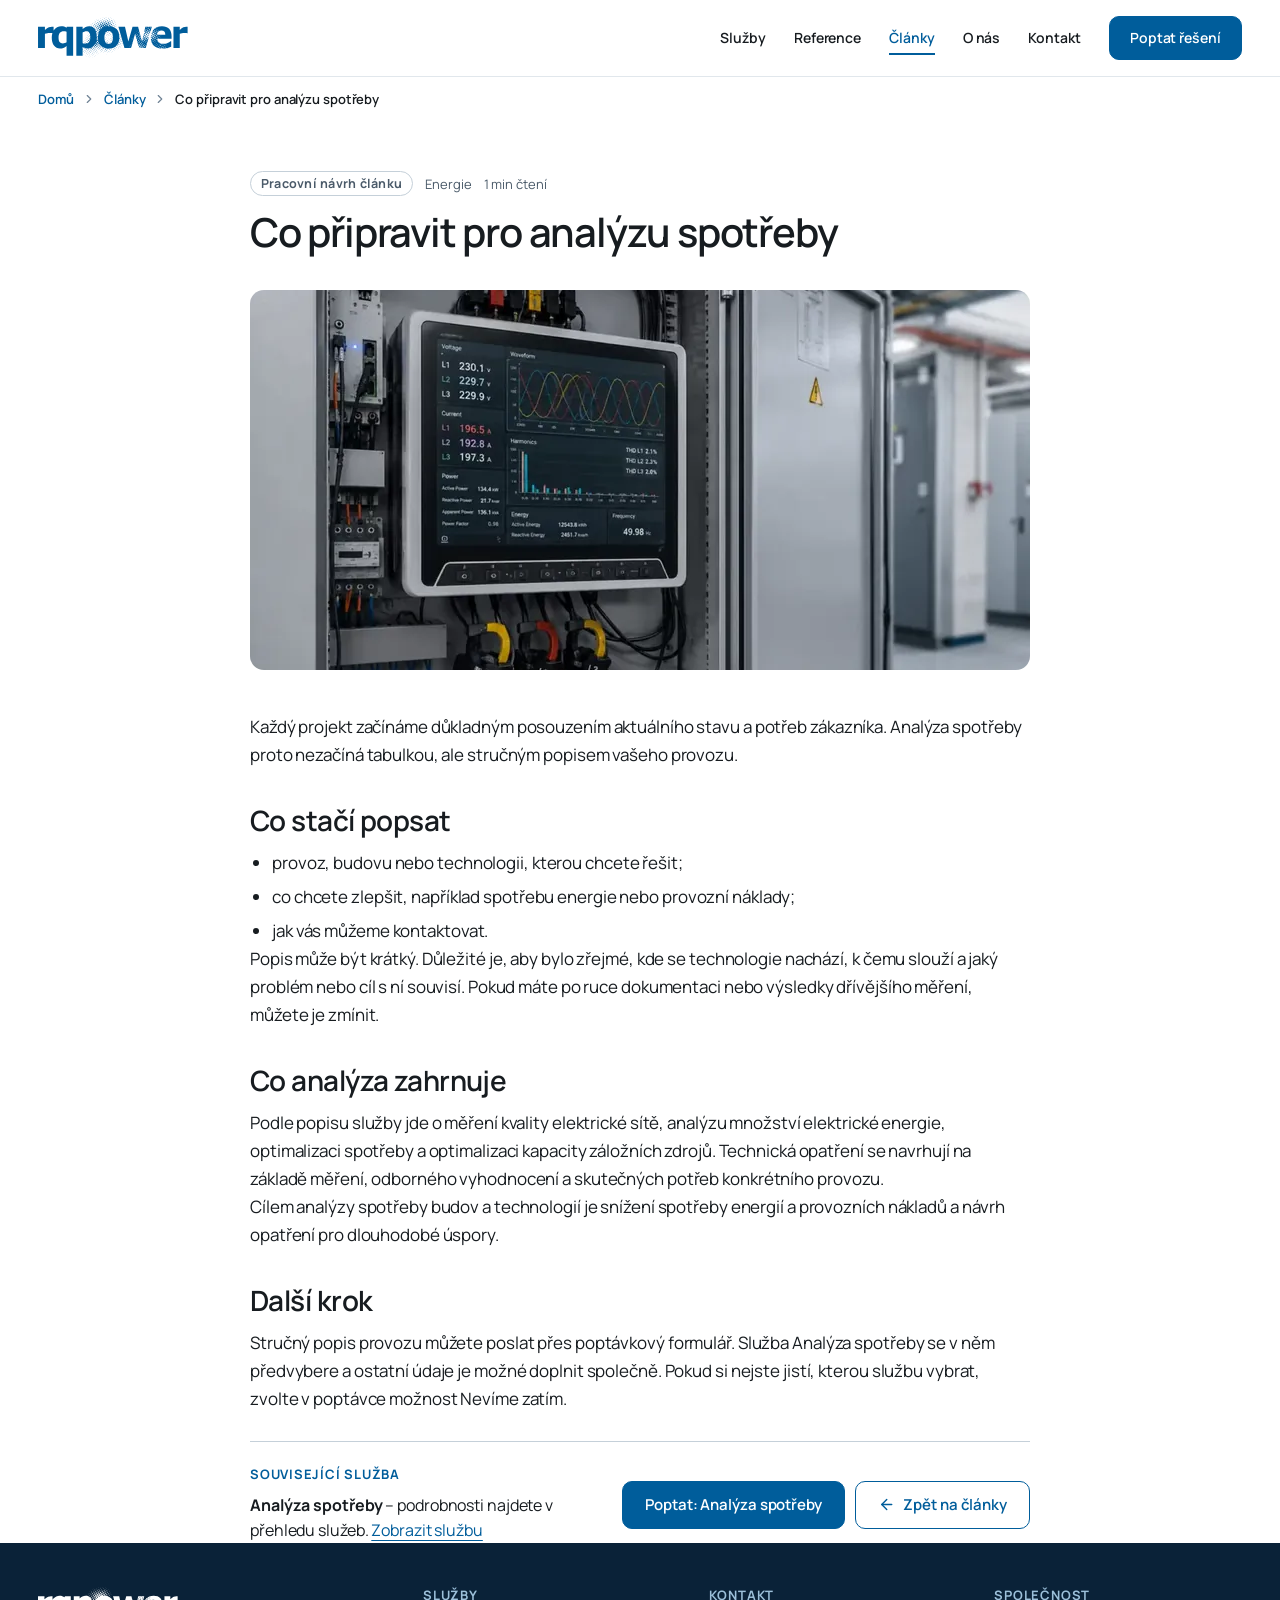
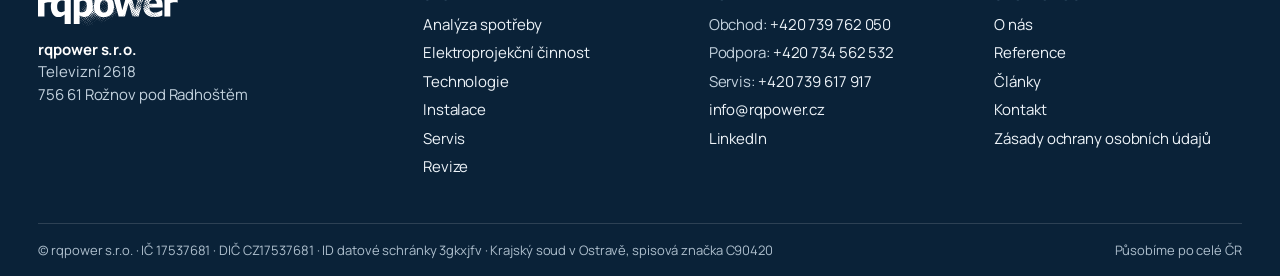
==== commit 471589ff: "Improve mobile composition and ship optimized cached assets" ====
--- a/public/clanek-co-pripravit-pro-analyzu-spotreby.html
+++ b/public/clanek-co-pripravit-pro-analyzu-spotreby.html
@@ -1,1728 +1,49 @@
-<!doctype html>
-<html lang="cs">
-<head>
-	<meta charset="UTF-8">
-	<meta name="viewport" content="width=device-width, initial-scale=1">
-<meta name="robots" content="noindex, nofollow">
-<meta name="description" content="Stručný přehled toho, co stačí popsat před první konzultací a co analýza spotřeby podle popisu služby zahrnuje.">
-<title>Co připravit pro analýzu spotřeby – rqpower</title>
-<meta name="theme-color" content="#005d9b">
-<style id="wp-img-auto-sizes-contain-inline-css">
-img:is([sizes=auto i],[sizes^="auto," i]){contain-intrinsic-size:3000px 1500px}
-
-</style>
-<style id="wp-block-site-logo-inline-css">
-.wp-block-site-logo{box-sizing:border-box;line-height:0}.wp-block-site-logo a{display:inline-block;line-height:0}.wp-block-site-logo.is-default-size img{height:auto;width:120px}.wp-block-site-logo img{height:auto;max-width:100%}.wp-block-site-logo a,.wp-block-site-logo img{border-radius:inherit}.wp-block-site-logo.aligncenter{margin-left:auto;margin-right:auto;text-align:center}:root :where(.wp-block-site-logo.is-style-rounded){border-radius:9999px}
-
-</style>
-<style id="wp-block-navigation-link-inline-css">
-.wp-block-navigation .wp-block-navigation-item__label{overflow-wrap:break-word}.wp-block-navigation .wp-block-navigation-item__description{display:none}.link-ui-tools{outline:1px solid #f0f0f0;padding:8px}.link-ui-block-inserter{padding-top:8px}.link-ui-block-inserter__back{margin-left:8px;text-transform:uppercase}
-
-</style>
-<style id="wp-block-navigation-inline-css">
-.wp-block-navigation{position:relative}.wp-block-navigation ul{margin-bottom:0;margin-left:0;margin-top:0;padding-left:0}.wp-block-navigation ul,.wp-block-navigation ul li{list-style:none}.wp-block-navigation .wp-block-navigation-item{align-items:center;background-color:inherit;display:flex;position:relative}.wp-block-navigation .wp-block-navigation-item .wp-block-navigation__submenu-container:empty{display:none}.wp-block-navigation .wp-block-navigation-item__content{display:block;z-index:1}.wp-block-navigation .wp-block-navigation-item__content.wp-block-navigation-item__content{color:inherit}.wp-block-navigation.has-text-decoration-underline .wp-block-navigation-item__content,.wp-block-navigation.has-text-decoration-underline .wp-block-navigation-item__content:active,.wp-block-navigation.has-text-decoration-underline .wp-block-navigation-item__content:focus{text-decoration:underline}.wp-block-navigation.has-text-decoration-line-through .wp-block-navigation-item__content,.wp-block-navigation.has-text-decoration-line-through .wp-block-navigation-item__content:active,.wp-block-navigation.has-text-decoration-line-through .wp-block-navigation-item__content:focus{text-decoration:line-through}.wp-block-navigation :where(a),.wp-block-navigation :where(a:active),.wp-block-navigation :where(a:focus){text-decoration:none}.wp-block-navigation .wp-block-navigation__submenu-icon{align-self:center;background-color:inherit;border:none;color:currentColor;display:inline-block;font-size:inherit;height:.6em;line-height:0;margin-left:.25em;padding:0;width:.6em}.wp-block-navigation .wp-block-navigation__submenu-icon svg{stroke:currentColor;display:inline-block;height:inherit;margin-top:.075em;width:inherit}.wp-block-navigation{--navigation-layout-justification-setting:flex-start;--navigation-layout-direction:row;--navigation-layout-wrap:wrap;--navigation-layout-justify:flex-start;--navigation-layout-align:center}.wp-block-navigation.is-vertical{--navigation-layout-direction:column;--navigation-layout-justify:initial;--navigation-layout-align:flex-start}.wp-block-navigation.no-wrap{--navigation-layout-wrap:nowrap}.wp-block-navigation.items-justified-center{--navigation-layout-justification-setting:center;--navigation-layout-justify:center}.wp-block-navigation.items-justified-center.is-vertical{--navigation-layout-align:center}.wp-block-navigation.items-justified-right{--navigation-layout-justification-setting:flex-end;--navigation-layout-justify:flex-end}.wp-block-navigation.items-justified-right.is-vertical{--navigation-layout-align:flex-end}.wp-block-navigation.items-justified-space-between{--navigation-layout-justification-setting:space-between;--navigation-layout-justify:space-between}:where(.wp-block-navigation) ul li{padding:0}.wp-block-navigation .has-child .wp-block-navigation__submenu-container{align-items:normal;background-color:inherit;color:inherit;display:flex;flex-direction:column;opacity:0;position:absolute;z-index:2}@media not (prefers-reduced-motion){.wp-block-navigation .has-child .wp-block-navigation__submenu-container{transition:opacity .1s linear}}.wp-block-navigation .has-child .wp-block-navigation__submenu-container{height:0;overflow:hidden;visibility:hidden;width:0}.wp-block-navigation .has-child .wp-block-navigation__submenu-container>.wp-block-navigation-item>.wp-block-navigation-item__content{display:flex;flex-grow:1;padding:.5em 1em}.wp-block-navigation .has-child .wp-block-navigation__submenu-container>.wp-block-navigation-item>.wp-block-navigation-item__content .wp-block-navigation__submenu-icon{margin-left:auto;margin-right:0}.wp-block-navigation .has-child .wp-block-navigation__submenu-container .wp-block-navigation-item__content{margin:0}.wp-block-navigation .has-child .wp-block-navigation__submenu-container{left:-1px;top:100%}@media (min-width:782px){.wp-block-navigation .has-child .wp-block-navigation__submenu-container .wp-block-navigation__submenu-container{left:100%;top:-1px}.wp-block-navigation .has-child .wp-block-navigation__submenu-container .wp-block-navigation__submenu-container:before{background:transparent;content:"";display:block;height:100%;position:absolute;right:100%;width:.5em}.wp-block-navigation .has-child .wp-block-navigation__submenu-container .wp-block-navigation__submenu-icon{margin-right:.25em}.wp-block-navigation .has-child .wp-block-navigation__submenu-container .wp-block-navigation__submenu-icon svg{transform:rotate(-90deg)}}@media (hover:hover){.wp-block-navigation .has-child:not(.open-on-click):hover>.wp-block-navigation__submenu-container{height:auto;min-width:200px;opacity:1;overflow:visible;visibility:visible;width:auto}}.wp-block-navigation .has-child .wp-block-navigation-submenu__toggle[aria-expanded=true]~.wp-block-navigation__submenu-container,.wp-block-navigation .has-child:not(.open-on-click):not(.open-on-hover-click):focus-within>.wp-block-navigation__submenu-container{height:auto;min-width:200px;opacity:1;overflow:visible;visibility:visible;width:auto}.wp-block-navigation .has-child.open-always{align-items:var(--navigation-layout-align,initial);flex-direction:var(--navigation-layout-direction,initial);flex-wrap:var(--navigation-layout-wrap,wrap);gap:var(--wp--style--block-gap,2em)}.wp-block-navigation .has-child.open-always,.wp-block-navigation .has-child.open-always .wp-block-navigation-item{justify-content:var(--navigation-layout-justify,initial)}.wp-block-navigation .has-child.open-always .wp-block-navigation__submenu-container,.wp-block-navigation .has-child.open-always.wp-block-navigation-submenu{gap:var(--wp--style--block-gap,2em)}.wp-block-navigation .has-child.open-always .wp-block-navigation-item,.wp-block-navigation .has-child.open-always .wp-block-navigation__submenu-container,.wp-block-navigation .has-child.open-always.wp-block-navigation-submenu{padding-bottom:0;padding-top:0}.wp-block-navigation .has-child.open-always .wp-block-navigation__submenu-container{padding-left:var(--wp--style--block-gap,2em);padding-right:var(--wp--style--block-gap,2em)}.wp-block-navigation .has-child.open-always .wp-block-navigation__submenu-container .wp-block-navigation-item__content{padding:0}.wp-block-navigation .has-child.open-always .wp-block-navigation__submenu-container>.wp-block-navigation-item>.wp-block-navigation-item__content,.wp-block-navigation .has-child.open-always>.wp-block-navigation-item__content{flex-grow:0}.wp-block-navigation .has-child.open-always>.wp-block-navigation__submenu-container{background-color:transparent;border:none;color:inherit;flex-basis:100%;height:auto;opacity:1;overflow:visible;position:static;visibility:visible;width:auto}.wp-block-navigation.has-background .has-child .wp-block-navigation__submenu-container{left:0;top:100%}@media (min-width:782px){.wp-block-navigation.has-background .has-child .wp-block-navigation__submenu-container .wp-block-navigation__submenu-container{left:100%;top:0}}.wp-block-navigation-submenu{display:flex;position:relative}.wp-block-navigation-submenu .wp-block-navigation__submenu-icon svg{stroke:currentColor}button.wp-block-navigation-item__content{background-color:transparent;border:none;color:currentColor;font-family:inherit;font-size:inherit;font-style:inherit;font-weight:inherit;letter-spacing:inherit;line-height:inherit;text-align:left;text-transform:inherit}.wp-block-navigation-submenu__toggle{cursor:pointer}.wp-block-navigation-submenu__toggle[aria-expanded=true]+.wp-block-navigation__submenu-icon>svg,.wp-block-navigation-submenu__toggle[aria-expanded=true]>svg{transform:rotate(180deg)}.wp-block-navigation-item.open-on-click .wp-block-navigation-submenu__toggle{padding-left:0;padding-right:.85em}.wp-block-navigation-item.open-on-click .wp-block-navigation-submenu__toggle+.wp-block-navigation__submenu-icon{margin-left:-.6em;pointer-events:none}.wp-block-navigation-item.open-on-click button.wp-block-navigation-item__content:not(.wp-block-navigation-submenu__toggle){padding:0}.wp-block-navigation .wp-block-page-list,.wp-block-navigation__container,.wp-block-navigation__responsive-close,.wp-block-navigation__responsive-container,.wp-block-navigation__responsive-container-content,.wp-block-navigation__responsive-dialog{gap:inherit}:where(.wp-block-navigation.has-background .wp-block-navigation-item a:not(.wp-element-button)),:where(.wp-block-navigation.has-background .wp-block-navigation-submenu a:not(.wp-element-button)){padding:.5em 1em}:where(.wp-block-navigation .wp-block-navigation__submenu-container .wp-block-navigation-item a:not(.wp-element-button)),:where(.wp-block-navigation .wp-block-navigation__submenu-container .wp-block-navigation-submenu a:not(.wp-element-button)),:where(.wp-block-navigation .wp-block-navigation__submenu-container .wp-block-navigation-submenu button.wp-block-navigation-item__content),:where(.wp-block-navigation .wp-block-navigation__submenu-container .wp-block-pages-list__item button.wp-block-navigation-item__content){padding:.5em 1em}.wp-block-navigation.items-justified-right .wp-block-navigation__container .has-child .wp-block-navigation__submenu-container,.wp-block-navigation.items-justified-right .wp-block-page-list>.has-child .wp-block-navigation__submenu-container,.wp-block-navigation.items-justified-space-between .wp-block-page-list>.has-child:last-child .wp-block-navigation__submenu-container,.wp-block-navigation.items-justified-space-between>.wp-block-navigation__container>.has-child:last-child .wp-block-navigation__submenu-container{left:auto;right:0}.wp-block-navigation.items-justified-right .wp-block-navigation__container .has-child .wp-block-navigation__submenu-container .wp-block-navigation__submenu-container,.wp-block-navigation.items-justified-right .wp-block-page-list>.has-child .wp-block-navigation__submenu-container .wp-block-navigation__submenu-container,.wp-block-navigation.items-justified-space-between .wp-block-page-list>.has-child:last-child .wp-block-navigation__submenu-container .wp-block-navigation__submenu-container,.wp-block-navigation.items-justified-space-between>.wp-block-navigation__container>.has-child:last-child .wp-block-navigation__submenu-container .wp-block-navigation__submenu-container{left:-1px;right:-1px}@media (min-width:782px){.wp-block-navigation.items-justified-right .wp-block-navigation__container .has-child .wp-block-navigation__submenu-container .wp-block-navigation__submenu-container,.wp-block-navigation.items-justified-right .wp-block-page-list>.has-child .wp-block-navigation__submenu-container .wp-block-navigation__submenu-container,.wp-block-navigation.items-justified-space-between .wp-block-page-list>.has-child:last-child .wp-block-navigation__submenu-container .wp-block-navigation__submenu-container,.wp-block-navigation.items-justified-space-between>.wp-block-navigation__container>.has-child:last-child .wp-block-navigation__submenu-container .wp-block-navigation__submenu-container{left:auto;right:100%}}.wp-block-navigation:not(.has-background) .wp-block-navigation__submenu-container{background-color:#fff;border:1px solid rgba(0,0,0,.15)}.wp-block-navigation.has-background .wp-block-navigation__submenu-container{background-color:inherit}.wp-block-navigation:not(.has-text-color) .wp-block-navigation__submenu-container{color:#000}.wp-block-navigation__container{align-items:var(--navigation-layout-align,initial);display:flex;flex-direction:var(--navigation-layout-direction,initial);flex-wrap:var(--navigation-layout-wrap,wrap);justify-content:var(--navigation-layout-justify,initial);list-style:none;margin:0;padding-left:0}.wp-block-navigation__container .is-responsive{display:none}.wp-block-navigation__container:only-child,.wp-block-page-list:only-child{flex-grow:1}@keyframes overlay-menu__fade-in-animation{0%{opacity:0;transform:translateY(.5em)}to{opacity:1;transform:translateY(0)}}.wp-block-navigation__responsive-container{bottom:0;display:none;left:0;position:fixed;right:0;top:0}.wp-block-navigation__responsive-container :where(.wp-block-navigation-item a){color:inherit}.wp-block-navigation__responsive-container .wp-block-navigation__responsive-container-content{align-items:var(--navigation-layout-align,initial);display:flex;flex-direction:var(--navigation-layout-direction,initial);flex-wrap:var(--navigation-layout-wrap,wrap);justify-content:var(--navigation-layout-justify,initial)}.wp-block-navigation__responsive-container:not(.is-menu-open.is-menu-open){background-color:inherit!important;color:inherit!important}.wp-block-navigation__responsive-container.is-menu-open{background-color:inherit;display:flex;flex-direction:column}@media not (prefers-reduced-motion){.wp-block-navigation__responsive-container.is-menu-open{animation:overlay-menu__fade-in-animation .1s ease-out;animation-fill-mode:forwards}}.wp-block-navigation__responsive-container.is-menu-open:not(.disable-default-overlay){padding:clamp(1rem,var(--wp--style--root--padding-top),20rem) clamp(1rem,var(--wp--style--root--padding-right),20rem) clamp(1rem,var(--wp--style--root--padding-bottom),20rem) clamp(1rem,var(--wp--style--root--padding-left),20rem)}.wp-block-navigation__responsive-container.is-menu-open{overflow:auto;z-index:100000}.wp-block-navigation__responsive-container.is-menu-open:not(.disable-default-overlay) .wp-block-navigation__responsive-container-content{padding-top:calc(2rem + 24px)}.wp-block-navigation__responsive-container.is-menu-open:where(:not(.disable-default-overlay)) .wp-block-navigation__responsive-container-content{align-items:var(--navigation-layout-justification-setting,inherit);display:flex;flex-direction:column;flex-wrap:nowrap;overflow:visible}.wp-block-navigation__responsive-container.is-menu-open:where(:not(.disable-default-overlay)) .wp-block-navigation__responsive-container-content,.wp-block-navigation__responsive-container.is-menu-open:where(:not(.disable-default-overlay)) .wp-block-navigation__responsive-container-content .wp-block-navigation__container,.wp-block-navigation__responsive-container.is-menu-open:where(:not(.disable-default-overlay)) .wp-block-navigation__responsive-container-content .wp-block-page-list{justify-content:flex-start}.wp-block-navigation__responsive-container.is-menu-open:where(:not(.disable-default-overlay)) .wp-block-navigation__responsive-container-content .wp-block-navigation__submenu-icon{display:none}.wp-block-navigation__responsive-container.is-menu-open:where(:not(.disable-default-overlay)) .wp-block-navigation__responsive-container-content .has-child .wp-block-navigation__submenu-container{border:none;height:auto;min-width:200px;opacity:1;overflow:initial;padding-left:2rem;padding-right:2rem;position:static;visibility:visible;width:auto}.wp-block-navigation__responsive-container.is-menu-open:where(:not(.disable-default-overlay)) .wp-block-navigation__responsive-container-content .wp-block-navigation__container,.wp-block-navigation__responsive-container.is-menu-open:where(:not(.disable-default-overlay)) .wp-block-navigation__responsive-container-content .wp-block-navigation__submenu-container{gap:inherit}.wp-block-navigation__responsive-container.is-menu-open:where(:not(.disable-default-overlay)) .wp-block-navigation__responsive-container-content .wp-block-navigation__submenu-container{padding-top:var(--wp--style--block-gap,2em)}.wp-block-navigation__responsive-container.is-menu-open:where(:not(.disable-default-overlay)) .wp-block-navigation__responsive-container-content .wp-block-navigation-item__content{padding:0}.wp-block-navigation__responsive-container.is-menu-open:where(:not(.disable-default-overlay)) .wp-block-navigation__responsive-container-content .wp-block-navigation-item,.wp-block-navigation__responsive-container.is-menu-open:where(:not(.disable-default-overlay)) .wp-block-navigation__responsive-container-content .wp-block-navigation__container,.wp-block-navigation__responsive-container.is-menu-open:where(:not(.disable-default-overlay)) .wp-block-navigation__responsive-container-content .wp-block-page-list{align-items:var(--navigation-layout-justification-setting,initial);display:flex;flex-direction:column}.wp-block-navigation__responsive-container.is-menu-open:where(:not(.disable-default-overlay)) .wp-block-navigation-item,.wp-block-navigation__responsive-container.is-menu-open:where(:not(.disable-default-overlay)) .wp-block-navigation-item .wp-block-navigation__submenu-container,.wp-block-navigation__responsive-container.is-menu-open:where(:not(.disable-default-overlay)) .wp-block-navigation__container,.wp-block-navigation__responsive-container.is-menu-open:where(:not(.disable-default-overlay)) .wp-block-page-list{background:transparent!important;color:inherit!important}.wp-block-navigation__responsive-container.is-menu-open:where(:not(.disable-default-overlay)) .wp-block-navigation__submenu-container.wp-block-navigation__submenu-container.wp-block-navigation__submenu-container.wp-block-navigation__submenu-container{left:auto;right:auto}.wp-block-navigation__responsive-container.disable-default-overlay .wp-block-navigation__overlay-container{display:none;width:100%}.wp-block-navigation__responsive-container.disable-default-overlay .wp-block-navigation__responsive-close{max-width:none}.wp-block-navigation__responsive-container.disable-default-overlay.is-menu-open .wp-block-navigation__responsive-container-content>:not(.wp-block-navigation__overlay-container){display:none}.wp-block-navigation__responsive-container.disable-default-overlay.is-menu-open .wp-block-navigation__responsive-container-content .wp-block-navigation__overlay-container{display:block}.wp-block-navigation__responsive-container.disable-default-overlay.is-menu-open .wp-block-navigation__responsive-container-content .wp-block-navigation__overlay-container .wp-block-navigation__submenu-container{left:0;right:auto}@media (min-width:600px){.wp-block-navigation__responsive-container:not(.hidden-by-default):not(.is-menu-open){background-color:inherit;display:block;position:relative;width:100%;z-index:auto}.wp-block-navigation__responsive-container:not(.hidden-by-default):not(.is-menu-open) .wp-block-navigation__responsive-container-close{display:none}.wp-block-navigation__responsive-container.is-menu-open .wp-block-navigation__submenu-container.wp-block-navigation__submenu-container.wp-block-navigation__submenu-container.wp-block-navigation__submenu-container{left:0}}.wp-block-navigation:not(.has-background) .wp-block-navigation__responsive-container.is-menu-open:not(.disable-default-overlay){background-color:#fff}.wp-block-navigation:not(.has-text-color) .wp-block-navigation__responsive-container.is-menu-open:not(.disable-default-overlay){color:#000}.wp-block-navigation__toggle_button_label{font-size:1rem;font-weight:700}.wp-block-navigation__responsive-container-close,.wp-block-navigation__responsive-container-open{background:transparent;border:none;color:currentColor;cursor:pointer;margin:0;padding:0;text-transform:inherit;vertical-align:middle}.wp-block-navigation__responsive-container-close svg,.wp-block-navigation__responsive-container-open svg{fill:currentColor;display:block;height:24px;pointer-events:none;width:24px}.wp-block-navigation__responsive-container-open{display:flex}.wp-block-navigation__responsive-container-open.wp-block-navigation__responsive-container-open.wp-block-navigation__responsive-container-open{font-family:inherit;font-size:inherit;font-weight:inherit}@media (min-width:600px){.wp-block-navigation__responsive-container-open:not(.always-shown){display:none}}.wp-block-navigation__responsive-container-close{position:absolute;right:0;top:0;z-index:2}.wp-block-navigation__responsive-container-close.wp-block-navigation__responsive-container-close.wp-block-navigation__responsive-container-close{font-family:inherit;font-size:inherit;font-weight:inherit}.disable-default-overlay .wp-block-navigation__responsive-container-close{right:clamp(1rem,var(--wp--style--root--padding-left),20rem);top:clamp(1rem,var(--wp--style--root--padding-left),20rem)}.wp-block-navigation__responsive-close{width:100%}.has-modal-open .wp-block-navigation__responsive-close{margin-left:auto;margin-right:auto;max-width:var(--wp--style--global--wide-size,100%)}.wp-block-navigation__responsive-close:focus{outline:none}.is-menu-open .wp-block-navigation__responsive-close,.is-menu-open .wp-block-navigation__responsive-container-content,.is-menu-open .wp-block-navigation__responsive-dialog{box-sizing:border-box}.wp-block-navigation__responsive-dialog{position:relative}.has-modal-open .admin-bar .is-menu-open:where(:not(.disable-default-overlay)) .wp-block-navigation__responsive-dialog{margin-top:46px}@media (min-width:782px){.has-modal-open .admin-bar .is-menu-open:where(:not(.disable-default-overlay)) .wp-block-navigation__responsive-dialog{margin-top:32px}}html.has-modal-open{overflow:hidden}
-
-</style>
-<style id="wp-block-group-inline-css">
-.wp-block-group{box-sizing:border-box}:where(.wp-block-group.wp-block-group-is-layout-constrained){position:relative}
-
-</style>
-<style id="wp-block-post-featured-image-inline-css">
-.wp-block-post-featured-image{margin-left:0;margin-right:0}.wp-block-post-featured-image a{display:block;height:100%}.wp-block-post-featured-image :where(img){box-sizing:border-box;height:auto;max-width:100%;vertical-align:bottom;width:100%}.wp-block-post-featured-image.alignfull img,.wp-block-post-featured-image.alignwide img{width:100%}.wp-block-post-featured-image .wp-block-post-featured-image__overlay.has-background-dim{background-color:#000;inset:0;position:absolute}.wp-block-post-featured-image{position:relative}.wp-block-post-featured-image .wp-block-post-featured-image__overlay.has-background-gradient{background-color:transparent}.wp-block-post-featured-image .wp-block-post-featured-image__overlay.has-background-dim-0{opacity:0}.wp-block-post-featured-image .wp-block-post-featured-image__overlay.has-background-dim-10{opacity:.1}.wp-block-post-featured-image .wp-block-post-featured-image__overlay.has-background-dim-20{opacity:.2}.wp-block-post-featured-image .wp-block-post-featured-image__overlay.has-background-dim-30{opacity:.3}.wp-block-post-featured-image .wp-block-post-featured-image__overlay.has-background-dim-40{opacity:.4}.wp-block-post-featured-image .wp-block-post-featured-image__overlay.has-background-dim-50{opacity:.5}.wp-block-post-featured-image .wp-block-post-featured-image__overlay.has-background-dim-60{opacity:.6}.wp-block-post-featured-image .wp-block-post-featured-image__overlay.has-background-dim-70{opacity:.7}.wp-block-post-featured-image .wp-block-post-featured-image__overlay.has-background-dim-80{opacity:.8}.wp-block-post-featured-image .wp-block-post-featured-image__overlay.has-background-dim-90{opacity:.9}.wp-block-post-featured-image .wp-block-post-featured-image__overlay.has-background-dim-100{opacity:1}.wp-block-post-featured-image:where(.alignleft,.alignright){width:100%}
-
-</style>
-<style id="wp-block-paragraph-inline-css">
-.is-small-text{font-size:.875em}.is-regular-text{font-size:1em}.is-large-text{font-size:2.25em}.is-larger-text{font-size:3em}.has-drop-cap:not(:focus):first-letter{float:left;font-size:8.4em;font-style:normal;font-weight:100;line-height:.68;margin:.05em .1em 0 0;text-transform:uppercase}body.rtl .has-drop-cap:not(:focus):first-letter{float:none;margin-left:.1em}p.has-drop-cap.has-background{overflow:hidden}:root :where(p.has-background){padding:1.25em 2.375em}:where(p.has-text-color:not(.has-link-color)) a{color:inherit}p.has-text-align-left[style*="writing-mode:vertical-lr"],p.has-text-align-right[style*="writing-mode:vertical-rl"]{rotate:180deg}
-
-</style>
-<style id="wp-block-heading-inline-css">
-h1:where(.wp-block-heading).has-background,h2:where(.wp-block-heading).has-background,h3:where(.wp-block-heading).has-background,h4:where(.wp-block-heading).has-background,h5:where(.wp-block-heading).has-background,h6:where(.wp-block-heading).has-background{padding:1.25em 2.375em}h1.has-text-align-left[style*=writing-mode]:where([style*=vertical-lr]),h1.has-text-align-right[style*=writing-mode]:where([style*=vertical-rl]),h2.has-text-align-left[style*=writing-mode]:where([style*=vertical-lr]),h2.has-text-align-right[style*=writing-mode]:where([style*=vertical-rl]),h3.has-text-align-left[style*=writing-mode]:where([style*=vertical-lr]),h3.has-text-align-right[style*=writing-mode]:where([style*=vertical-rl]),h4.has-text-align-left[style*=writing-mode]:where([style*=vertical-lr]),h4.has-text-align-right[style*=writing-mode]:where([style*=vertical-rl]),h5.has-text-align-left[style*=writing-mode]:where([style*=vertical-lr]),h5.has-text-align-right[style*=writing-mode]:where([style*=vertical-rl]),h6.has-text-align-left[style*=writing-mode]:where([style*=vertical-lr]),h6.has-text-align-right[style*=writing-mode]:where([style*=vertical-rl]){rotate:180deg}
-
-</style>
-<style id="wp-block-list-inline-css">
-ol,ul{box-sizing:border-box}:root :where(.wp-block-list.has-background){padding:1.25em 2.375em}
-
-				ul.is-style-checkmark-list {
-					list-style-type: "\2713";
-				}
-
-				ul.is-style-checkmark-list li {
-					padding-inline-start: 1ch;
-				}
-
-</style>
-<style id="wp-block-post-content-inline-css">
-.wp-block-post-content{display:flow-root}
-
-</style>
-<style id="wp-emoji-styles-inline-css">
-
-	img.wp-smiley, img.emoji {
-		display: inline !important;
-		border: none !important;
-		box-shadow: none !important;
-		height: 1em !important;
-		width: 1em !important;
-		margin: 0 0.07em !important;
-		vertical-align: -0.1em !important;
-		background: none !important;
-		padding: 0 !important;
-	}
-
-</style>
-<style id="wp-block-library-inline-css">
-:root{--wp-block-synced-color:#7a00df;--wp-block-synced-color--rgb:122,0,223;--wp-bound-block-color:var(--wp-block-synced-color);--wp-editor-canvas-background:#ddd;--wp-admin-theme-color:#007cba;--wp-admin-theme-color--rgb:0,124,186;--wp-admin-theme-color-darker-10:#006ba1;--wp-admin-theme-color-darker-10--rgb:0,107,160.5;--wp-admin-theme-color-darker-20:#005a87;--wp-admin-theme-color-darker-20--rgb:0,90,135;--wp-admin-border-width-focus:2px}@media (min-resolution:192dpi){:root{--wp-admin-border-width-focus:1.5px}}.wp-element-button{cursor:pointer}:root .has-very-light-gray-background-color{background-color:#eee}:root .has-very-dark-gray-background-color{background-color:#313131}:root .has-very-light-gray-color{color:#eee}:root .has-very-dark-gray-color{color:#313131}:root .has-vivid-green-cyan-to-vivid-cyan-blue-gradient-background{background:linear-gradient(135deg,#00d084,#0693e3)}:root .has-purple-crush-gradient-background{background:linear-gradient(135deg,#34e2e4,#4721fb 50%,#ab1dfe)}:root .has-hazy-dawn-gradient-background{background:linear-gradient(135deg,#faaca8,#dad0ec)}:root .has-subdued-olive-gradient-background{background:linear-gradient(135deg,#fafae1,#67a671)}:root .has-atomic-cream-gradient-background{background:linear-gradient(135deg,#fdd79a,#004a59)}:root .has-nightshade-gradient-background{background:linear-gradient(135deg,#330968,#31cdcf)}:root .has-midnight-gradient-background{background:linear-gradient(135deg,#020381,#2874fc)}:root{--wp--preset--font-size--normal:16px;--wp--preset--font-size--huge:42px}.has-regular-font-size{font-size:1em}.has-larger-font-size{font-size:2.625em}.has-normal-font-size{font-size:var(--wp--preset--font-size--normal)}.has-huge-font-size{font-size:var(--wp--preset--font-size--huge)}:root .has-text-align-center{text-align:center}:root .has-text-align-left{text-align:left}:root .has-text-align-right{text-align:right}.has-fit-text{white-space:nowrap!important}#end-resizable-editor-section{display:none}.aligncenter{clear:both}.items-justified-left{justify-content:flex-start}.items-justified-center{justify-content:center}.items-justified-right{justify-content:flex-end}.items-justified-space-between{justify-content:space-between}.screen-reader-text{word-wrap:normal!important;border:0;clip-path:inset(50%);height:1px;margin:-1px;overflow:hidden;padding:0;position:absolute;width:1px;word-break:normal!important}.screen-reader-text:focus{background-color:#ddd;clip-path:none;color:#444;display:block;font-size:1em;height:auto;left:5px;line-height:normal;padding:15px 23px 14px;text-decoration:none;top:5px;width:auto;z-index:100000}html :where(.has-border-color){border-style:solid}html :where([style^=border-color],[style*=";border-color"],[style*="; border-color"]){border-style:solid}html :where([style^=border-top-color],[style*=";border-top-color"],[style*="; border-top-color"]){border-top-style:solid}html :where([style^=border-right-color],[style*=";border-right-color"],[style*="; border-right-color"]){border-right-style:solid}html :where([style^=border-bottom-color],[style*=";border-bottom-color"],[style*="; border-bottom-color"]){border-bottom-style:solid}html :where([style^=border-left-color],[style*=";border-left-color"],[style*="; border-left-color"]){border-left-style:solid}html :where([style^=border-width],[style*=";border-width"],[style*="; border-width"]){border-style:solid}html :where([style^=border-top-width],[style*=";border-top-width"],[style*="; border-top-width"]){border-top-style:solid}html :where([style^=border-right-width],[style*=";border-right-width"],[style*="; border-right-width"]){border-right-style:solid}html :where([style^=border-bottom-width],[style*=";border-bottom-width"],[style*="; border-bottom-width"]){border-bottom-style:solid}html :where([style^=border-left-width],[style*=";border-left-width"],[style*="; border-left-width"]){border-left-style:solid}html :where(img[class*=wp-image-]){height:auto;max-width:100%}:where(figure){margin:0 0 1em}html :where(.is-position-sticky){--wp-admin--admin-bar--position-offset:var(--wp-admin--admin-bar--height,0px)}@media screen and (max-width:600px){html :where(.is-position-sticky){--wp-admin--admin-bar--position-offset:0px}}
-
-</style>
-<style id="global-styles-inline-css">
-:root{--wp--preset--aspect-ratio--square: 1;--wp--preset--aspect-ratio--4-3: 4/3;--wp--preset--aspect-ratio--3-4: 3/4;--wp--preset--aspect-ratio--3-2: 3/2;--wp--preset--aspect-ratio--2-3: 2/3;--wp--preset--aspect-ratio--16-9: 16/9;--wp--preset--aspect-ratio--9-16: 9/16;--wp--preset--color--black: #000000;--wp--preset--color--cyan-bluish-gray: #abb8c3;--wp--preset--color--white: #ffffff;--wp--preset--color--pale-pink: #f78da7;--wp--preset--color--vivid-red: #cf2e2e;--wp--preset--color--luminous-vivid-orange: #ff6900;--wp--preset--color--luminous-vivid-amber: #fcb900;--wp--preset--color--light-green-cyan: #7bdcb5;--wp--preset--color--vivid-green-cyan: #00d084;--wp--preset--color--pale-cyan-blue: #8ed1fc;--wp--preset--color--vivid-cyan-blue: #0693e3;--wp--preset--color--vivid-purple: #9b51e0;--wp--preset--color--blue: #005d9b;--wp--preset--color--blue-dark: #004977;--wp--preset--color--blue-soft: #eaf3f9;--wp--preset--color--navy: #0a2238;--wp--preset--color--deep: #08385a;--wp--preset--color--ink: #171c20;--wp--preset--color--muted: #4a5a69;--wp--preset--color--gray: #f4f7f9;--wp--preset--color--line: #e1e7ec;--wp--preset--gradient--vivid-cyan-blue-to-vivid-purple: linear-gradient(135deg,rgb(6,147,227) 0%,rgb(155,81,224) 100%);--wp--preset--gradient--light-green-cyan-to-vivid-green-cyan: linear-gradient(135deg,rgb(122,220,180) 0%,rgb(0,208,130) 100%);--wp--preset--gradient--luminous-vivid-amber-to-luminous-vivid-orange: linear-gradient(135deg,rgb(252,185,0) 0%,rgb(255,105,0) 100%);--wp--preset--gradient--luminous-vivid-orange-to-vivid-red: linear-gradient(135deg,rgb(255,105,0) 0%,rgb(207,46,46) 100%);--wp--preset--gradient--very-light-gray-to-cyan-bluish-gray: linear-gradient(135deg,rgb(238,238,238) 0%,rgb(169,184,195) 100%);--wp--preset--gradient--cool-to-warm-spectrum: linear-gradient(135deg,rgb(74,234,220) 0%,rgb(151,120,209) 20%,rgb(207,42,186) 40%,rgb(238,44,130) 60%,rgb(251,105,98) 80%,rgb(254,248,76) 100%);--wp--preset--gradient--blush-light-purple: linear-gradient(135deg,rgb(255,206,236) 0%,rgb(152,150,240) 100%);--wp--preset--gradient--blush-bordeaux: linear-gradient(135deg,rgb(254,205,165) 0%,rgb(254,45,45) 50%,rgb(107,0,62) 100%);--wp--preset--gradient--luminous-dusk: linear-gradient(135deg,rgb(255,203,112) 0%,rgb(199,81,192) 50%,rgb(65,88,208) 100%);--wp--preset--gradient--pale-ocean: linear-gradient(135deg,rgb(255,245,203) 0%,rgb(182,227,212) 50%,rgb(51,167,181) 100%);--wp--preset--gradient--electric-grass: linear-gradient(135deg,rgb(202,248,128) 0%,rgb(113,206,126) 100%);--wp--preset--gradient--midnight: linear-gradient(135deg,rgb(2,3,129) 0%,rgb(40,116,252) 100%);--wp--preset--font-size--small: 13px;--wp--preset--font-size--medium: 16px;--wp--preset--font-size--large: clamp(17px, 0.2vw + 16px, 18px);--wp--preset--font-size--x-large: clamp(28px, 0.8vw + 24px, 36px);--wp--preset--font-size--xx-large: clamp(34px, 2.6vw + 19px, 58px);--wp--preset--font-family--sans: "Manrope", "Helvetica Neue", Arial, system-ui, -apple-system, "Segoe UI", sans-serif;--wp--preset--spacing--20: 20px;--wp--preset--spacing--30: 16px;--wp--preset--spacing--40: 32px;--wp--preset--spacing--50: 48px;--wp--preset--spacing--60: clamp(32px, 3.6vw, 44px);--wp--preset--spacing--70: clamp(44px, 4.6vw, 56px);--wp--preset--spacing--80: 5.06rem;--wp--preset--shadow--natural: 6px 6px 9px rgba(0, 0, 0, 0.2);--wp--preset--shadow--deep: 12px 12px 50px rgba(0, 0, 0, 0.4);--wp--preset--shadow--sharp: 6px 6px 0px rgba(0, 0, 0, 0.2);--wp--preset--shadow--outlined: 6px 6px 0px -3px rgb(255, 255, 255), 6px 6px rgb(0, 0, 0);--wp--preset--shadow--crisp: 6px 6px 0px rgb(0, 0, 0);}.wp-block-button{--wp--preset--dimension--25: 25%;--wp--preset--dimension--50: 50%;--wp--preset--dimension--75: 75%;--wp--preset--dimension--100: 100%;}:root { --wp--style--global--content-size: 1240px;--wp--style--global--wide-size: 1240px; }:where(body) { margin: 0; }.wp-site-blocks > .alignleft { float: left; margin-right: 2em; }.wp-site-blocks > .alignright { float: right; margin-left: 2em; }.wp-site-blocks > .aligncenter { justify-content: center; margin-left: auto; margin-right: auto; }:where(.wp-site-blocks) > * { margin-block-start: 0; margin-block-end: 0; }:where(.wp-site-blocks) > :first-child { margin-block-start: 0; }:where(.wp-site-blocks) > :last-child { margin-block-end: 0; }:root { --wp--style--block-gap: 0; }:root :where(.is-layout-flow) > :first-child{margin-block-start: 0;}:root :where(.is-layout-flow) > :last-child{margin-block-end: 0;}:root :where(.is-layout-flow) > *{margin-block-start: 0;margin-block-end: 0;}:root :where(.is-layout-constrained) > :first-child{margin-block-start: 0;}:root :where(.is-layout-constrained) > :last-child{margin-block-end: 0;}:root :where(.is-layout-constrained) > *{margin-block-start: 0;margin-block-end: 0;}:root :where(.is-layout-flex){gap: 0;}:root :where(.is-layout-grid){gap: 0;}.is-layout-flow > .alignleft{float: left;margin-inline-start: 0;margin-inline-end: 2em;}.is-layout-flow > .alignright{float: right;margin-inline-start: 2em;margin-inline-end: 0;}.is-layout-flow > .aligncenter{margin-left: auto !important;margin-right: auto !important;}.is-layout-constrained > .alignleft{float: left;margin-inline-start: 0;margin-inline-end: 2em;}.is-layout-constrained > .alignright{float: right;margin-inline-start: 2em;margin-inline-end: 0;}.is-layout-constrained > .aligncenter{margin-left: auto !important;margin-right: auto !important;}.is-layout-constrained > :where(:not(.alignleft):not(.alignright):not(.alignfull)){max-width: var(--wp--style--global--content-size);margin-left: auto !important;margin-right: auto !important;}.is-layout-constrained > .alignwide{max-width: var(--wp--style--global--wide-size);}body .is-layout-flex{display: flex;}.is-layout-flex{flex-wrap: wrap;align-items: center;}.is-layout-flex > :is(*, div){margin: 0;}body .is-layout-grid{display: grid;}.is-layout-grid > :is(*, div){margin: 0;}body{background-color: #ffffff;color: #171c20;font-family: var(--wp--preset--font-family--sans);font-size: 16px;font-weight: 400;letter-spacing: -0.1px;line-height: 1.55;padding-top: 0;padding-right: 0;padding-bottom: 0;padding-left: 0;}a:where(:not(.wp-element-button)){color: #005d9b;}:root :where(a:where(:not(.wp-element-button)):hover){color: #004977;text-decoration: none;}h1, h2, h3, h4, h5, h6{color: inherit;font-family: var(--wp--preset--font-family--sans);font-weight: 600;letter-spacing: -0.1px;line-height: 1.12;}h1{font-size: clamp(34px, 1.6vw + 24px, 46px);font-weight: 600;letter-spacing: -0.03em;line-height: 1.1;}h2{font-size: clamp(28px, 0.8vw + 24px, 36px);font-weight: 600;letter-spacing: -0.025em;line-height: 1.14;}h3{font-size: clamp(19px, 0.3vw + 17px, 22px);font-weight: 600;letter-spacing: -0.012em;line-height: 1.25;}h4{font-size: var(--wp--preset--font-size--medium);}h5{font-size: var(--wp--preset--font-size--small);letter-spacing: 0.5px;}h6{font-size: var(--wp--preset--font-size--small);font-weight: 700;letter-spacing: 1.4px;text-transform: uppercase;}:root :where(.wp-element-button, .wp-block-button__link){background-color: #005d9b;border-radius: 12px;border-width: 0;color: #ffffff;font-family: inherit;font-size: 15px;font-style: inherit;font-weight: 600;letter-spacing: inherit;line-height: inherit;padding-top: 1rem;padding-right: 2.25rem;padding-bottom: 1rem;padding-left: 2.25rem;text-decoration: none;text-transform: inherit;}:root :where(.wp-element-button:hover, .wp-block-button__link:hover){background-color: #004977;border-color: transparent;color: #ffffff;}:root :where(.wp-element-button:focus, .wp-block-button__link:focus){outline-color: var(--wp--preset--color--accent-4);outline-offset: 2px;}:root :where(.wp-element-caption, .wp-block-audio figcaption, .wp-block-embed figcaption, .wp-block-gallery figcaption, .wp-block-image figcaption, .wp-block-table figcaption, .wp-block-video figcaption){font-size: var(--wp--preset--font-size--small);line-height: 1.4;}.has-black-color{color: var(--wp--preset--color--black) !important;}.has-cyan-bluish-gray-color{color: var(--wp--preset--color--cyan-bluish-gray) !important;}.has-white-color{color: var(--wp--preset--color--white) !important;}.has-pale-pink-color{color: var(--wp--preset--color--pale-pink) !important;}.has-vivid-red-color{color: var(--wp--preset--color--vivid-red) !important;}.has-luminous-vivid-orange-color{color: var(--wp--preset--color--luminous-vivid-orange) !important;}.has-luminous-vivid-amber-color{color: var(--wp--preset--color--luminous-vivid-amber) !important;}.has-light-green-cyan-color{color: var(--wp--preset--color--light-green-cyan) !important;}.has-vivid-green-cyan-color{color: var(--wp--preset--color--vivid-green-cyan) !important;}.has-pale-cyan-blue-color{color: var(--wp--preset--color--pale-cyan-blue) !important;}.has-vivid-cyan-blue-color{color: var(--wp--preset--color--vivid-cyan-blue) !important;}.has-vivid-purple-color{color: var(--wp--preset--color--vivid-purple) !important;}.has-blue-color{color: var(--wp--preset--color--blue) !important;}.has-blue-dark-color{color: var(--wp--preset--color--blue-dark) !important;}.has-blue-soft-color{color: var(--wp--preset--color--blue-soft) !important;}.has-navy-color{color: var(--wp--preset--color--navy) !important;}.has-deep-color{color: var(--wp--preset--color--deep) !important;}.has-ink-color{color: var(--wp--preset--color--ink) !important;}.has-muted-color{color: var(--wp--preset--color--muted) !important;}.has-gray-color{color: var(--wp--preset--color--gray) !important;}.has-line-color{color: var(--wp--preset--color--line) !important;}.has-black-background-color{background-color: var(--wp--preset--color--black) !important;}.has-cyan-bluish-gray-background-color{background-color: var(--wp--preset--color--cyan-bluish-gray) !important;}.has-white-background-color{background-color: var(--wp--preset--color--white) !important;}.has-pale-pink-background-color{background-color: var(--wp--preset--color--pale-pink) !important;}.has-vivid-red-background-color{background-color: var(--wp--preset--color--vivid-red) !important;}.has-luminous-vivid-orange-background-color{background-color: var(--wp--preset--color--luminous-vivid-orange) !important;}.has-luminous-vivid-amber-background-color{background-color: var(--wp--preset--color--luminous-vivid-amber) !important;}.has-light-green-cyan-background-color{background-color: var(--wp--preset--color--light-green-cyan) !important;}.has-vivid-green-cyan-background-color{background-color: var(--wp--preset--color--vivid-green-cyan) !important;}.has-pale-cyan-blue-background-color{background-color: var(--wp--preset--color--pale-cyan-blue) !important;}.has-vivid-cyan-blue-background-color{background-color: var(--wp--preset--color--vivid-cyan-blue) !important;}.has-vivid-purple-background-color{background-color: var(--wp--preset--color--vivid-purple) !important;}.has-blue-background-color{background-color: var(--wp--preset--color--blue) !important;}.has-blue-dark-background-color{background-color: var(--wp--preset--color--blue-dark) !important;}.has-blue-soft-background-color{background-color: var(--wp--preset--color--blue-soft) !important;}.has-navy-background-color{background-color: var(--wp--preset--color--navy) !important;}.has-deep-background-color{background-color: var(--wp--preset--color--deep) !important;}.has-ink-background-color{background-color: var(--wp--preset--color--ink) !important;}.has-muted-background-color{background-color: var(--wp--preset--color--muted) !important;}.has-gray-background-color{background-color: var(--wp--preset--color--gray) !important;}.has-line-background-color{background-color: var(--wp--preset--color--line) !important;}.has-black-border-color{border-color: var(--wp--preset--color--black) !important;}.has-cyan-bluish-gray-border-color{border-color: var(--wp--preset--color--cyan-bluish-gray) !important;}.has-white-border-color{border-color: var(--wp--preset--color--white) !important;}.has-pale-pink-border-color{border-color: var(--wp--preset--color--pale-pink) !important;}.has-vivid-red-border-color{border-color: var(--wp--preset--color--vivid-red) !important;}.has-luminous-vivid-orange-border-color{border-color: var(--wp--preset--color--luminous-vivid-orange) !important;}.has-luminous-vivid-amber-border-color{border-color: var(--wp--preset--color--luminous-vivid-amber) !important;}.has-light-green-cyan-border-color{border-color: var(--wp--preset--color--light-green-cyan) !important;}.has-vivid-green-cyan-border-color{border-color: var(--wp--preset--color--vivid-green-cyan) !important;}.has-pale-cyan-blue-border-color{border-color: var(--wp--preset--color--pale-cyan-blue) !important;}.has-vivid-cyan-blue-border-color{border-color: var(--wp--preset--color--vivid-cyan-blue) !important;}.has-vivid-purple-border-color{border-color: var(--wp--preset--color--vivid-purple) !important;}.has-blue-border-color{border-color: var(--wp--preset--color--blue) !important;}.has-blue-dark-border-color{border-color: var(--wp--preset--color--blue-dark) !important;}.has-blue-soft-border-color{border-color: var(--wp--preset--color--blue-soft) !important;}.has-navy-border-color{border-color: var(--wp--preset--color--navy) !important;}.has-deep-border-color{border-color: var(--wp--preset--color--deep) !important;}.has-ink-border-color{border-color: var(--wp--preset--color--ink) !important;}.has-muted-border-color{border-color: var(--wp--preset--color--muted) !important;}.has-gray-border-color{border-color: var(--wp--preset--color--gray) !important;}.has-line-border-color{border-color: var(--wp--preset--color--line) !important;}.has-vivid-cyan-blue-to-vivid-purple-gradient-background{background: var(--wp--preset--gradient--vivid-cyan-blue-to-vivid-purple) !important;}.has-light-green-cyan-to-vivid-green-cyan-gradient-background{background: var(--wp--preset--gradient--light-green-cyan-to-vivid-green-cyan) !important;}.has-luminous-vivid-amber-to-luminous-vivid-orange-gradient-background{background: var(--wp--preset--gradient--luminous-vivid-amber-to-luminous-vivid-orange) !important;}.has-luminous-vivid-orange-to-vivid-red-gradient-background{background: var(--wp--preset--gradient--luminous-vivid-orange-to-vivid-red) !important;}.has-very-light-gray-to-cyan-bluish-gray-gradient-background{background: var(--wp--preset--gradient--very-light-gray-to-cyan-bluish-gray) !important;}.has-cool-to-warm-spectrum-gradient-background{background: var(--wp--preset--gradient--cool-to-warm-spectrum) !important;}.has-blush-light-purple-gradient-background{background: var(--wp--preset--gradient--blush-light-purple) !important;}.has-blush-bordeaux-gradient-background{background: var(--wp--preset--gradient--blush-bordeaux) !important;}.has-luminous-dusk-gradient-background{background: var(--wp--preset--gradient--luminous-dusk) !important;}.has-pale-ocean-gradient-background{background: var(--wp--preset--gradient--pale-ocean) !important;}.has-electric-grass-gradient-background{background: var(--wp--preset--gradient--electric-grass) !important;}.has-midnight-gradient-background{background: var(--wp--preset--gradient--midnight) !important;}.has-small-font-size{font-size: var(--wp--preset--font-size--small) !important;}.has-medium-font-size{font-size: var(--wp--preset--font-size--medium) !important;}.has-large-font-size{font-size: var(--wp--preset--font-size--large) !important;}.has-x-large-font-size{font-size: var(--wp--preset--font-size--x-large) !important;}.has-xx-large-font-size{font-size: var(--wp--preset--font-size--xx-large) !important;}.has-sans-font-family{font-family: var(--wp--preset--font-family--sans) !important;}
-:root :where(.wp-block-navigation){font-size: var(--wp--preset--font-size--medium);}
-:root :where(.wp-block-navigation a:where(:not(.wp-element-button))){text-decoration: none;}
-:root :where(.wp-block-navigation a:where(:not(.wp-element-button)):hover){text-decoration: underline;}
-:root :where(.wp-block-list li){margin-top: 0.5rem;}
-
-</style>
-<style id="core-block-supports-inline-css">
-.wp-container-core-navigation-is-layout-b47938f7{justify-content:flex-end;}
-
-</style>
-<style id="wp-block-template-skip-link-inline-css">
-/*! This file is auto-generated */
-.skip-link.screen-reader-text{border:0;clip-path:inset(50%);height:1px;margin:-1px;overflow:hidden;padding:0;position:absolute!important;width:1px;word-wrap:normal!important;word-break:normal!important}.skip-link.screen-reader-text:focus{background-color:#eee;clip-path:none;color:#444;display:block;font-size:1em;height:auto;left:5px;line-height:normal;padding:15px 23px 14px;text-decoration:none;top:5px;width:auto;z-index:100000}
-
-</style>
-<style id="twentytwentyfive-style-inline-css">
-a{text-decoration-thickness:1px!important;text-underline-offset:.1em}:where(.wp-site-blocks :focus){outline-style:solid;outline-width:2px}.wp-block-navigation .wp-block-navigation-submenu .wp-block-navigation-item:not(:last-child){margin-bottom:3px}.wp-block-navigation .wp-block-navigation-item .wp-block-navigation-item__content{outline-offset:4px}.wp-block-navigation .wp-block-navigation-item ul.wp-block-navigation__submenu-container .wp-block-navigation-item__content{outline-offset:0}blockquote,caption,figcaption,h1,h2,h3,h4,h5,h6,p{text-wrap:pretty}.more-link{display:block}:where(pre){overflow-x:auto}
-
-</style>
-<style>/*
-Theme Name: rqpower Studio
-Theme URI: https://rqpower.cz/
-Description: Světlý, kompaktní průmyslový child theme pro Twenty Twenty-Five (v7). Lokální variabilní písmo Manrope, originální ikony Lucide, originální SVG logo, nativní bloky, žádné externí fonty ani závislosti. v7: kompaktní mobilní zobrazení, bez horní utility lišty.
-Author: rqpower
-Template: twentytwentyfive
-Version: 7.0.0
-Requires at least: 6.7
-Requires PHP: 7.4
-License: GNU General Public License v2 or later
-Text Domain: rqpower-studio
-*/
-
-/* ---------- local font: Manrope variable (OFL), WOFF2 generated losslessly from the supplied TTF (53,968 vs 164,700 bytes).
-   The original TTF stays in assets/fonts as the source file; it is not loaded. ---------- */
-@font-face {
-  font-family: "Manrope";
-  src: url("[data-uri]") format("woff2");
-  font-weight: 200 800;
-  font-style: normal;
-  font-display: swap;
-}
-
-/* ---------- tokens ---------- */
-:root {
-  --rq-blue: #005d9b;
-  --rq-blue-dark: #004977;
-  --rq-blue-mid: #257db5;
-  --rq-blue-soft: #eaf3f9;
-  --rq-deep: #08385a;
-  --rq-navy: #0a2238;
-  --rq-ink: #171c20;
-  --rq-muted: #4a5a69;
-  --rq-line: #e1e7ec;
-  --rq-line-strong: #c5d0d9;
-  --rq-gray: #f4f7f9;
-  --rq-max: 1240px;
-  --rq-edge: clamp(20px, 3vw, 40px);
-  --rq-space: clamp(44px, 4.6vw, 56px);
-  --rq-space-tight: clamp(32px, 3.6vw, 44px);
-  --rq-header: 76px;
-  --rq-r-ctl: 10px;
-  --rq-r: 14px;
-  --rq-r-photo: 16px;
-  --rq-ease: .2s ease;
-  --rq-font: "Manrope", "Helvetica Neue", Arial, system-ui, -apple-system, "Segoe UI", sans-serif;
-  --rq-i-arrow-up-right: url("[data-uri]");
-  --rq-i-arrow-right: url("[data-uri]");
-  --rq-i-chart: url("[data-uri]");
-  --rq-i-zap: url("[data-uri]");
-  --rq-i-circuit: url("[data-uri]");
-  --rq-i-wrench: url("[data-uri]");
-  --rq-i-shield: url("[data-uri]");
-  --rq-i-chevron: url("[data-uri]");
-  --rq-i-plus: url("[data-uri]");
-  --rq-i-phone: url("[data-uri]");
-  --rq-i-mail: url("[data-uri]");
-  --rq-i-pin: url("[data-uri]");
-}
-
-/* ---------- base ---------- */
-/* anchors clear the sticky header (+ the admin bar while signed in) */
-html { scroll-behavior: smooth; scroll-padding-top: calc(var(--rq-header) + 16px); }
-html:has(body.admin-bar) { scroll-padding-top: calc(var(--rq-header) + 48px); }
-body { font-family: var(--rq-font); font-size: 16px; line-height: 1.55; font-weight: 400; color: var(--rq-ink); -webkit-text-size-adjust: 100%; -webkit-font-smoothing: antialiased; }
-body .wp-site-blocks { overflow-x: clip; }
-body .wp-site-blocks > * { margin-block: 0; }
-body p, body h1, body h2, body h3, body h4, body ul, body ol, body figure { margin: 0; }
-body .wp-block-group > * + *, body .wp-block-column > * + * { margin-top: 12px; }
-body img { max-width: 100%; height: auto; }
-body a { text-underline-offset: 4px; }
-body a[href^="tel:"] { white-space: nowrap; }
-/* Button labels may wrap at the label; the number inside is joined with non-breaking spaces, so it never splits */
-body .wp-block-button__link[href^="tel:"] { white-space: normal; text-align: center; max-width: 100%; }
-body .rq-nowrap { white-space: nowrap; }
-body :where(a, button, summary, input, textarea, select):focus-visible { outline: 3px solid var(--rq-blue-mid); outline-offset: 3px; }
-body .rq-process :focus-visible, body .rq-site-footer :focus-visible { outline-color: #fff; }
-body .rq-skip, body .skip-link { position: absolute; left: var(--rq-edge); top: -120px; z-index: 100; background: #fff; color: var(--rq-blue); padding: 10px 14px; font-weight: 700; border: 2px solid var(--rq-blue); border-radius: var(--rq-r-ctl); }
-body .rq-skip:focus, body .skip-link:focus { top: 8px; }
-body .rq-main [hidden] { display: none !important; }
-body .rq-vh { position: absolute; width: 1px; height: 1px; overflow: hidden; clip: rect(0 0 0 0); white-space: nowrap; }
-
-/* ---------- typography ---------- */
-body h1, body h2, body h3, body h4 { font-family: var(--rq-font); font-weight: 600; color: inherit; text-wrap: balance; }
-body h1 { font-size: clamp(34px, 1.6vw + 24px, 46px); line-height: 1.1; letter-spacing: -.03em; font-weight: 600; }
-body h2 { font-size: clamp(28px, .8vw + 24px, 36px); line-height: 1.14; letter-spacing: -.025em; }
-body h3 { font-size: clamp(19px, .3vw + 17px, 22px); line-height: 1.25; letter-spacing: -.012em; }
-body h4 { font-size: 16px; line-height: 1.35; }
-body .rq-blue, body h1 .rq-blue { color: var(--rq-blue); }
-body .rq-eyebrow { font-weight: 700; font-size: 13px; line-height: 1.3; letter-spacing: .06em; text-transform: uppercase; color: var(--rq-blue); }
-body .rq-eyebrow + * { margin-top: 10px; }
-body .rq-lead { font-size: clamp(17px, .2vw + 16px, 18px); line-height: 1.55; color: var(--rq-muted); max-width: 36em; }
-body .rq-text { color: var(--rq-muted); max-width: 62ch; }
-body .rq-small { font-size: 16px; line-height: 1.5; color: var(--rq-muted); }
-body .rq-num { font-weight: 700; color: var(--rq-blue); font-variant-numeric: tabular-nums; letter-spacing: .04em; font-size: 14px; }
-body .rq-tag { display: inline-flex; align-items: center; font-size: 12.5px; font-weight: 700; line-height: 1.2; letter-spacing: .02em; padding: 4px 10px; border-radius: 999px; background: transparent; color: var(--rq-muted); border: 1px solid var(--rq-line-strong); }
-body .rq-tag--model { background: var(--rq-blue-soft); border-color: #b3cfe3; color: var(--rq-blue-dark); }
-
-/* ---------- icon system: original Lucide SVGs as CSS masks, always decorative ---------- */
-body .rq-ico,
-body .rq-link a::after,
-body .rq-link a[href*="maps.google"]::before,
-body .rq-acard__more::after,
-body .rq-need::after,
-body .rq-step::after,
-body .wp-block-details summary::after,
-body .rq-crumbs li + li::before,
-body .rq-role__tel a::before,
-body .rq-mail a::before,
-body .rq-cta a[href^="tel:"]::before,
-body .rq-cta .wp-block-button:not(.is-style-outline) .wp-block-button__link::after {
-  content: ""; display: inline-block; flex: none; width: 1.15em; height: 1.15em; background-color: currentColor;
-  -webkit-mask: var(--ico) center / contain no-repeat; mask: var(--ico) center / contain no-repeat;
-}
-body .rq-ico--arrow-right { --ico: var(--rq-i-arrow-right); }
-body .rq-ico--back { --ico: var(--rq-i-arrow-right); transform: scaleX(-1); }
-body .rq-link a::after, body .rq-acard__more::after, body .rq-need::after, body .rq-cta .wp-block-button:not(.is-style-outline) .wp-block-button__link::after { --ico: var(--rq-i-arrow-up-right); }
-body .rq-link a[href*="maps.google"]::before { --ico: var(--rq-i-pin); }
-body .wp-block-details summary::after { --ico: var(--rq-i-plus); }
-body .rq-crumbs li + li::before { --ico: var(--rq-i-chevron); }
-body .rq-role__tel a::before, body .rq-cta a[href^="tel:"]::before { --ico: var(--rq-i-phone); }
-body .rq-mail a::before { --ico: var(--rq-i-mail); }
-
-/* ---------- links ---------- */
-body .rq-link { font-weight: 600; }
-body .rq-link a { display: inline-flex; align-items: center; gap: .45em; min-height: 44px; color: var(--rq-blue); text-decoration: none; transition: color var(--rq-ease); }
-body .rq-link a::after { transition: transform var(--rq-ease); }
-body .rq-link a:hover { color: var(--rq-blue-dark); text-decoration: underline; text-decoration-thickness: 1px; }
-body .rq-link a:hover::after { transform: translate(2px, -2px); }
-
-/* ---------- layout primitives ---------- */
-body .rq-band { padding-block: var(--rq-space); }
-body .rq-band--tight { padding-block: var(--rq-space-tight); }
-body .rq-band--gray { background: var(--rq-gray); }
-body .rq-inner { width: 100%; max-width: calc(var(--rq-max) + 2 * var(--rq-edge)); margin-inline: auto; padding-inline: var(--rq-edge); box-sizing: border-box; }
-body .rq-head { display: flex; justify-content: space-between; align-items: end; flex-wrap: wrap; gap: 12px 40px; margin-bottom: clamp(20px, 2.4vw, 28px); }
-body .rq-head > * { margin: 0; }
-body .rq-head > div > * + * { margin-top: 8px; }
-body .rq-head .rq-lead { max-width: 30em; }
-body .rq-grid { display: grid; grid-template-columns: repeat(var(--rq-cols, 3), minmax(0, 1fr)); gap: clamp(20px, 2.4vw, 32px); }
-body .rq-grid > * { margin: 0; min-width: 0; }
-body .rq-grid--2 { --rq-cols: 2; }
-body .rq-grid--4 { --rq-cols: 4; }
-body .rq-split { display: grid; grid-template-columns: minmax(0, 1fr) minmax(0, 1fr); gap: clamp(28px, 4vw, 64px); align-items: center; margin: 0; }
-body .rq-split > * { margin: 0; min-width: 0; }
-body .rq-split--faq { grid-template-columns: minmax(0, .72fr) minmax(0, 1.28fr); align-items: start; }
-body .rq-split--top { align-items: start; }
-/* legacy class kept in saved markup: no visual of its own */
-body .rq-card { background: transparent; border: 0; box-shadow: none; }
-
-/* photos: consistent ratios, crop focus via --op */
-body .rq-media { position: relative; overflow: hidden; border-radius: var(--rq-r-photo); background: var(--rq-blue-soft); }
-body .rq-media img { display: block; width: 100%; height: 100%; max-width: none; aspect-ratio: var(--ar, 4 / 3); object-fit: cover; object-position: var(--op, 50% 50%); border-radius: 0; transition: transform .6s ease; }
-
-/* ---------- header (v7: the utility strip above it is removed from the template part) ---------- */
-body .rq-site-header { position: sticky; top: 0; z-index: 40; background: #fff; border-bottom: 1px solid var(--rq-line); }
-body.admin-bar .rq-site-header { top: 32px; }
-body .rq-header__inner { display: flex; align-items: center; justify-content: space-between; gap: 24px; min-height: var(--rq-header); padding-block: 0; }
-body .rq-header__inner > * { margin: 0; }
-body .rq-header__inner .wp-block-site-logo { line-height: 0; }
-body .rq-header__inner .wp-block-site-logo a { display: inline-block; line-height: 0; }
-body .rq-header__inner .wp-block-site-logo img { display: block; height: auto; max-width: 100%; }
-/* optical 150 px for the theme's SVG; an inline width from the block setting (see functions.php) or another logo is not overridden */
-body .rq-header__inner .wp-block-site-logo img.rq-logo-svg { width: 150px; }
-body .rq-header__inner .wp-block-site-title { font-weight: 700; font-size: 21px; }
-body .rq-header__inner .wp-block-site-title a { color: var(--rq-blue); text-decoration: none; }
-body .rq-site-header .wp-block-navigation { font-size: 14px; font-weight: 600; }
-body .rq-site-header .wp-block-navigation .wp-block-navigation__container { gap: clamp(16px, 2.2vw, 32px); align-items: center; }
-body .rq-site-header .wp-block-navigation-item__content { position: relative; color: var(--rq-ink); text-decoration: none; padding-block: 10px; transition: color var(--rq-ease); }
-body .rq-site-header .wp-block-navigation-item:not(.rq-nav-cta) > .wp-block-navigation-item__content::after { content: ""; position: absolute; left: 0; right: 0; bottom: 4px; height: 2px; background: var(--rq-blue); transform: scaleX(0); transform-origin: left; transition: transform var(--rq-ease); }
-body .rq-site-header .wp-block-navigation-item__content:hover { color: var(--rq-blue); }
-body .rq-site-header .wp-block-navigation-item:not(.rq-nav-cta) > .wp-block-navigation-item__content:is(:hover, :focus-visible, [aria-current="page"])::after { transform: scaleX(1); }
-body .rq-site-header .wp-block-navigation-item__content[aria-current="page"] { color: var(--rq-blue); }
-body .rq-site-header .rq-nav-cta > .wp-block-navigation-item__content { display: inline-flex; align-items: center; min-height: 44px; box-sizing: border-box; padding: 0 20px; border: 1.5px solid var(--rq-blue); border-radius: var(--rq-r-ctl); background: var(--rq-blue); color: #fff; transition: background var(--rq-ease), border-color var(--rq-ease); }
-body .rq-site-header .rq-nav-cta > .wp-block-navigation-item__content:hover { background: var(--rq-blue-dark); border-color: var(--rq-blue-dark); color: #fff; }
-/* core hides the hamburger on desktop and shows the close button only in the open overlay */
-body .rq-site-header .wp-block-navigation__responsive-container-open, body .rq-site-header .wp-block-navigation__responsive-container-close { color: var(--rq-ink); min-width: 44px; min-height: 44px; padding: 8px; align-items: center; justify-content: center; }
-@media (max-width: 900px) {
-  body .rq-site-header .wp-block-navigation__responsive-container-open:not(.always-shown) { display: inline-flex; }
-}
-body .rq-site-header .wp-block-navigation__responsive-container.is-menu-open .wp-block-navigation__responsive-container-close { display: inline-flex; }
-/* ---------- tablet / phone menu (v6): compact drawer ----------
-   The open overlay (core's .is-menu-open container) is the dim backdrop; core's .wp-block-navigation__responsive-close wrapper is the
-   panel. Core's preset colour classes carry !important, so the backdrop colour does too; everything else wins by specificity.
-   A tap on the backdrop closes through the real close button (interaction.js), so core's / the export's dialog handling runs. */
-@keyframes rq-menu-backdrop { from { opacity: 0; } to { opacity: 1; } }
-@keyframes rq-menu-drawer { from { opacity: 0; transform: translateX(28px); } to { opacity: 1; transform: none; } }
-@media (max-width: 900px) {
-  body .rq-site-header .wp-block-navigation__responsive-container.is-menu-open {
-    --navigation-layout-justification-setting: flex-start; --navigation-layout-justify: flex-start; --navigation-layout-align: flex-start;
-    display: flex; flex-direction: row; justify-content: flex-end; align-items: stretch; box-sizing: border-box;
-    padding: 0; overflow: hidden; background-color: rgba(8, 28, 46, .55) !important; animation: none;
-  }
-  body .rq-site-header .wp-block-navigation__responsive-container.is-menu-open .wp-block-navigation__responsive-close {
-    display: flex; flex-direction: column; flex: 0 0 auto; box-sizing: border-box; width: clamp(360px, 52vw, 420px); max-width: 100%;
-    margin: 0; padding: 0; background: #fff; box-shadow: -20px 0 44px -26px rgba(8, 28, 46, .6);
-  }
-  body .rq-site-header .wp-block-navigation__responsive-container.is-menu-open .wp-block-navigation__responsive-dialog {
-    display: flex; flex-direction: column; flex: 1 1 auto; min-height: 0; margin: 0; padding: 0; overflow-y: auto; overscroll-behavior: contain;
-  }
-  /* clear top close control: icon + visible word, 48 px high */
-  body .rq-site-header .wp-block-navigation__responsive-container.is-menu-open .wp-block-navigation__responsive-container-close {
-    position: static; display: inline-flex; flex: none; align-items: center; justify-content: center; align-self: flex-end; gap: 8px; box-sizing: border-box;
-    min-width: 44px; min-height: 48px; margin: 12px 16px 4px; padding: 0 14px; border: 1px solid var(--rq-line-strong); border-radius: var(--rq-r-ctl);
-    background: #fff; color: var(--rq-ink); font: 600 14px/1 var(--rq-font); cursor: pointer; transition: background var(--rq-ease), border-color var(--rq-ease), color var(--rq-ease);
-  }
-  body .rq-site-header .wp-block-navigation__responsive-container.is-menu-open .wp-block-navigation__responsive-container-close::after { content: "Zavřít"; }
-  body .rq-site-header .wp-block-navigation__responsive-container.is-menu-open .wp-block-navigation__responsive-container-close svg { flex: none; width: 20px; height: 20px; }
-  body .rq-site-header .wp-block-navigation__responsive-container.is-menu-open .wp-block-navigation__responsive-container-close:hover { background: var(--rq-blue-soft); border-color: var(--rq-blue); color: var(--rq-blue-dark); }
-  /* links: left-aligned list, 52 px rows, hairline separators, current page marked by a blue edge */
-  body .rq-site-header .wp-block-navigation__responsive-container.is-menu-open .wp-block-navigation__responsive-container-content {
-    display: flex; flex-direction: column; align-items: stretch; justify-content: flex-start; box-sizing: border-box; width: 100%;
-    margin: 0; padding: 8px 20px max(28px, env(safe-area-inset-bottom)); overflow: visible;
-  }
-  body .rq-site-header .wp-block-navigation__responsive-container.is-menu-open .wp-block-navigation__responsive-container-content .wp-block-navigation__container {
-    display: flex; flex-direction: column; align-items: stretch; justify-content: flex-start; gap: 0; width: 100%; margin: 0; padding: 0;
-  }
-  body .rq-site-header .wp-block-navigation__responsive-container.is-menu-open .wp-block-navigation-item { display: flex; align-items: stretch; width: 100%; margin: 0; border-bottom: 1px solid var(--rq-line); }
-  body .rq-site-header .wp-block-navigation__responsive-container.is-menu-open .wp-block-navigation-item__content {
-    display: flex; flex: 1 1 auto; align-items: center; justify-content: flex-start; box-sizing: border-box; min-height: 52px; padding: 8px 4px 8px 12px;
-    border-left: 3px solid transparent; font-size: 18px; font-weight: 600; line-height: 1.3; text-align: left; color: var(--rq-ink); outline-offset: -3px;
-  }
-  body .rq-site-header .wp-block-navigation__responsive-container.is-menu-open .wp-block-navigation-item:not(.rq-nav-cta) > .wp-block-navigation-item__content::after { display: none; }
-  body .rq-site-header .wp-block-navigation__responsive-container.is-menu-open .wp-block-navigation-item__content:hover { background: var(--rq-blue-soft); color: var(--rq-blue-dark); }
-  body .rq-site-header .wp-block-navigation__responsive-container.is-menu-open .wp-block-navigation-item__content[aria-current="page"] { color: var(--rq-blue); border-left-color: var(--rq-blue); }
-  /* CTA: a real button, full panel width, 52 px high, proper padding */
-  body .rq-site-header .wp-block-navigation__responsive-container.is-menu-open .rq-nav-cta { margin-top: 20px; border-bottom: 0; }
-  body .rq-site-header .wp-block-navigation__responsive-container.is-menu-open .rq-nav-cta > .wp-block-navigation-item__content {
-    justify-content: center; min-height: 52px; padding: 0 24px; border: 1.5px solid var(--rq-blue); border-radius: var(--rq-r-ctl);
-    background: var(--rq-blue); color: #fff; font-size: 16px; text-align: center; outline-offset: 3px;
-  }
-  body .rq-site-header .wp-block-navigation__responsive-container.is-menu-open .rq-nav-cta > .wp-block-navigation-item__content:hover { background: var(--rq-blue-dark); border-color: var(--rq-blue-dark); color: #fff; }
-}
-/* phones: near full width, a 28 px dim strip stays tappable to dismiss */
-@media (max-width: 650px) {
-  body .rq-site-header .wp-block-navigation__responsive-container.is-menu-open .wp-block-navigation__responsive-close { width: min(calc(100% - 28px), 480px); }
-}
-@media (max-width: 900px) and (prefers-reduced-motion: no-preference) {
-  body .rq-site-header .wp-block-navigation__responsive-container.is-menu-open { animation: rq-menu-backdrop .2s ease-out both; }
-  body .rq-site-header .wp-block-navigation__responsive-container.is-menu-open .wp-block-navigation__responsive-close { animation: rq-menu-drawer .24s cubic-bezier(.2, .7, .2, 1) both; }
-}
-
-/* ---------- breadcrumbs ---------- */
-body .rq-crumbs { background: #fff; font-size: 13px; line-height: 1.4; }
-body .rq-crumbs ol { display: flex; flex-wrap: wrap; align-items: center; gap: 2px 8px; list-style: none; margin: 0; padding: 0; min-height: 44px; }
-body .rq-crumbs li { display: inline-flex; align-items: center; gap: 8px; margin: 0; color: var(--rq-muted); }
-body .rq-crumbs li + li::before { width: 14px; height: 14px; color: #6f8294; }
-body .rq-crumbs a { display: inline-flex; align-items: center; min-height: 44px; color: var(--rq-blue); font-weight: 600; text-decoration: none; }
-body .rq-crumbs a:hover { text-decoration: underline; }
-body .rq-crumbs [aria-current="page"] { font-weight: 600; color: var(--rq-ink); }
-
-/* ---------- buttons ---------- */
-body .wp-block-buttons { gap: 10px 12px; }
-body .rq-main .wp-block-buttons, body .rq-site-footer .wp-block-buttons { margin-top: 20px; }
-body .wp-block-button .wp-block-button__link { display: inline-flex; align-items: center; justify-content: center; gap: .6em; min-height: 48px; box-sizing: border-box; border-radius: var(--rq-r-ctl); font-family: var(--rq-font); font-weight: 600; font-size: 15px; line-height: 1.2; letter-spacing: .005em; padding: 0 24px; background: var(--rq-blue); color: #fff; border: 1.5px solid var(--rq-blue); text-decoration: none; box-shadow: none; transition: background var(--rq-ease), color var(--rq-ease), border-color var(--rq-ease); }
-body .wp-block-button .wp-block-button__link:hover { background: var(--rq-blue-dark); border-color: var(--rq-blue-dark); color: #fff; }
-body .wp-block-button.is-style-outline .wp-block-button__link { background: transparent; color: var(--rq-blue); border-color: var(--rq-blue); }
-body .wp-block-button.is-style-outline .wp-block-button__link:hover { background: var(--rq-blue-soft); color: var(--rq-blue-dark); border-color: var(--rq-blue-dark); }
-
-/* ---------- home hero: copy left, strong photograph right (v5) ---------- */
-body .rq-hero { position: relative; background: #fff; overflow: hidden; }
-body .rq-hero > .rq-inner { position: relative; z-index: 2; display: flex; align-items: center; min-height: clamp(440px, 34vw, 500px); padding-block: 36px; box-sizing: border-box; }
-body .rq-hero__copy { width: 46%; max-width: 560px; margin: 0; }
-body .rq-hero__copy > * + * { margin-top: 16px; }
-body .rq-hero__copy .rq-eyebrow { display: flex; align-items: center; gap: 12px; }
-body .rq-hero__copy .rq-eyebrow::before { content: ""; flex: none; width: 32px; height: 3px; border-radius: 2px; background: var(--rq-blue); }
-body .rq-hero h1 { font-size: clamp(34px, 2.6vw + 19px, 58px); line-height: 1.06; letter-spacing: -.04em; font-weight: 600; margin-top: 14px; }
-body .rq-hero__copy .rq-lead { max-width: 28em; font-size: clamp(17px, .3vw + 15.6px, 19px); }
-body .rq-hero__copy .wp-block-buttons { margin-top: 24px; }
-body .rq-hero__media { position: absolute; z-index: 0; top: 0; right: 0; bottom: 0; width: 54%; margin: 0; }
-body .rq-hero__media img { display: block; width: 100%; height: 100%; max-width: none; object-fit: cover; object-position: 74% 50%; border-radius: 0; }
-/* the white fade starts 2 px left of the photo so no sub-pixel seam shows where the copy column meets the image */
-body .rq-hero__media::before { content: ""; position: absolute; z-index: 1; top: 0; bottom: 0; left: -2px; width: calc(34% + 2px); background: linear-gradient(90deg, #fff 0, rgba(255, 255, 255, .72) 38%, rgba(255, 255, 255, 0) 100%); pointer-events: none; }
-body .rq-hero__media figcaption { position: absolute; z-index: 2; right: 16px; bottom: 14px; max-width: calc(100% - 32px); margin: 0; padding: 5px 10px; border-radius: 6px; background: rgba(255, 255, 255, .92); color: var(--rq-ink); font-size: 12.5px; line-height: 1.35; text-align: left; }
-
-/* ---------- quick pathways: thin rules, short title + arrow, one line ---------- */
-body .rq-quick { background: #fff; border-top: 1px solid #8db8d6; border-bottom: 1px solid var(--rq-line); }
-body .rq-quick__grid { display: grid; grid-template-columns: repeat(3, minmax(0, 1fr)); gap: 0; margin: 0; }
-body .rq-quick__grid > * { margin: 0; }
-body .rq-need { position: relative; display: block; padding: 20px clamp(36px, 4vw, 56px) 20px clamp(20px, 2.4vw, 32px); }
-body .rq-need:first-child { padding-left: 0; }
-body .rq-need + .rq-need { border-left: 1px solid var(--rq-line-strong); }
-body .rq-need > * + * { margin-top: 2px; }
-body .rq-need::after { position: absolute; top: 50%; right: clamp(8px, 1.6vw, 24px); width: 20px; height: 20px; margin-top: -10px; color: var(--rq-blue); transition: transform var(--rq-ease); }
-body .rq-need__t { font-weight: 700; font-size: clamp(17px, .4vw + 15px, 20px); line-height: 1.25; letter-spacing: -.01em; }
-body .rq-need__t a { color: var(--rq-blue); text-decoration: none; transition: color var(--rq-ease); }
-body .rq-need__t a::after { content: ""; position: absolute; inset: 0; }
-body .rq-need__t a:focus-visible { outline: 0; }
-body .rq-need__t a:focus-visible::after { outline: 3px solid var(--rq-blue-mid); outline-offset: -3px; border-radius: 4px; }
-body .rq-need:hover .rq-need__t a { color: var(--rq-blue-dark); text-decoration: underline; text-decoration-thickness: 1px; }
-body .rq-need:hover::after { transform: translate(2px, -2px); }
-body .rq-need__d { font-size: 13px; line-height: 1.45; color: var(--rq-muted); max-width: 30em; }
-
-/* ---------- service explorer (tabs) ---------- */
-body .rq-selector { background: var(--rq-gray); }
-body .rq-selector .rq-head { margin-bottom: 16px; }
-body .rq-tabs { display: flex; flex-wrap: wrap; gap: 0 clamp(18px, 2.6vw, 32px); margin: 0 0 20px; border-bottom: 1px solid var(--rq-line-strong); }
-body .rq-tabs > * { margin: 0; }
-body .rq-tabs a, body .rq-tab { position: relative; display: inline-flex; align-items: center; min-height: 48px; margin-bottom: -1px; padding: 0 2px; border: 0; border-bottom: 3px solid transparent; border-radius: 0; background: none; color: var(--rq-muted); font: inherit; font-weight: 600; font-size: 16px; text-decoration: none; cursor: pointer; -webkit-appearance: none; appearance: none; transition: color var(--rq-ease), border-color var(--rq-ease); }
-body .rq-tabs a:hover, body .rq-tab:hover { color: var(--rq-blue); }
-body .rq-tab[aria-selected="true"], body .rq-tab[aria-pressed="true"] { color: var(--rq-blue); border-bottom-color: var(--rq-blue); }
-body .rq-panel { display: grid; grid-template-columns: minmax(0, 1.1fr) minmax(0, .9fr); gap: clamp(24px, 3.4vw, 48px); align-items: stretch; padding: clamp(20px, 2.4vw, 32px); margin-top: 0; background: #fff; border-radius: var(--rq-r-photo); }
-body .rq-panel + .rq-panel { margin-top: 20px; }
-body .rq-panel[hidden] { display: none; }
-body .rq-panel > * { margin-top: 0; min-width: 0; }
-body .rq-panel.is-in { animation: rq-fade .24s ease both; }
-body .rq-panel__copy { display: flex; flex-direction: column; justify-content: center; }
-body .rq-panel__copy > * + * { margin-top: 10px; }
-body .rq-panel__copy h3 { font-size: clamp(22px, .8vw + 18px, 28px); letter-spacing: -.02em; }
-body .rq-panel__copy .rq-text { font-size: 16px; max-width: 34em; }
-body .rq-panel .rq-media { --ar: 4 / 3; min-height: 280px; border-radius: 12px; }
-body .rq-panel .rq-media img { position: absolute; inset: 0; height: 100%; aspect-ratio: auto; }
-body .rq-panel:hover .rq-media img { transform: scale(1.02); }
-body .rq-minis { margin-top: 12px; border-top: 1px solid var(--rq-line); }
-body .rq-minis > * + * { margin-top: 0; }
-body .rq-mini { display: grid; grid-template-columns: minmax(0, 1fr) auto; gap: 2px 20px; align-items: center; padding: 12px 0; border-bottom: 1px solid var(--rq-line); }
-body .rq-mini > * { margin: 0; }
-body .rq-mini__t { font-weight: 700; font-size: 17px; letter-spacing: -.01em; }
-body .rq-mini__t a { color: var(--rq-ink); text-decoration: none; }
-body .rq-mini__t a:hover { color: var(--rq-blue); text-decoration: underline; text-decoration-thickness: 1px; }
-body .rq-mini .rq-small { grid-column: 1; font-size: 16px; }
-body .rq-mini .rq-link { grid-column: 2; grid-row: 1 / 3; align-self: center; white-space: nowrap; }
-
-/* ---------- references and articles: one card system, 16:10 photo, whole card is one link ---------- */
-body .rq-articles { display: grid; grid-template-columns: repeat(3, minmax(0, 1fr)); gap: clamp(28px, 3vw, 36px) clamp(20px, 2.4vw, 32px); margin: 0; padding: 0; list-style: none; }
-body .rq-acard { position: relative; display: flex; flex-direction: column; margin: 0; background: #fff; border: 1px solid var(--rq-line); border-radius: var(--rq-r); overflow: hidden; transition: border-color var(--rq-ease), box-shadow var(--rq-ease); }
-body .rq-acard:hover { border-color: #9fc0d8; box-shadow: 0 10px 28px -18px rgba(10, 34, 56, .4); }
-body .rq-acard__media { display: block; overflow: hidden; background: var(--rq-blue-soft); }
-body .rq-acard__media img { display: block; width: 100%; height: auto; aspect-ratio: 16 / 10; object-fit: cover; object-position: var(--op, 50% 40%); transition: transform .6s ease; }
-body .rq-acard:hover .rq-acard__media img { transform: scale(1.03); }
-body .rq-acard__body { display: flex; flex-direction: column; flex: 1; gap: 8px; padding: 16px 18px 18px; }
-body .rq-acard__body > * { margin: 0; }
-body .rq-acard__meta { display: flex; flex-wrap: wrap; align-items: center; gap: 6px 10px; font-size: 13px; color: var(--rq-muted); }
-body .rq-acard h3 { font-size: clamp(18px, .4vw + 16px, 21px); line-height: 1.25; }
-body .rq-acard h3 a { color: var(--rq-ink); text-decoration: none; transition: color var(--rq-ease); }
-body .rq-acard h3 a::after { content: ""; position: absolute; inset: 0; }
-body .rq-acard h3 a:hover { color: var(--rq-blue); }
-body .rq-acard h3 a:focus-visible { outline: 0; }
-body .rq-acard h3 a:focus-visible::after { outline: 3px solid var(--rq-blue-mid); outline-offset: -3px; border-radius: var(--rq-r); }
-body .rq-acard__text { font-size: 16px; line-height: 1.55; color: var(--rq-muted); display: -webkit-box; -webkit-line-clamp: 3; -webkit-box-orient: vertical; overflow: hidden; }
-body .rq-acard__more { display: inline-flex; align-items: center; gap: .45em; margin-top: auto; padding-top: 4px; font-weight: 600; font-size: 15px; color: var(--rq-blue); }
-body .rq-acard__more::after { transition: transform var(--rq-ease); }
-body .rq-acard:hover .rq-acard__more::after { transform: translate(2px, -2px); }
-body .rq-articles[data-empty="true"] { display: none; }
-body .rq-empty { padding: 20px 24px; border: 1px dashed var(--rq-line-strong); border-radius: var(--rq-r); background: var(--rq-gray); color: var(--rq-muted); }
-body .rq-chips { display: flex; flex-wrap: wrap; gap: 10px; margin: 0 0 clamp(20px, 2.4vw, 28px); }
-body .rq-chips > * { margin: 0; }
-body .rq-chips a, body .rq-chip { display: inline-flex; align-items: center; justify-content: center; min-height: 44px; padding: 0 18px; border: 1px solid var(--rq-line-strong); border-radius: var(--rq-r-ctl); background: #fff; color: var(--rq-ink); font: inherit; font-weight: 600; font-size: 14.5px; text-decoration: none; cursor: pointer; -webkit-appearance: none; appearance: none; transition: background var(--rq-ease), color var(--rq-ease), border-color var(--rq-ease); }
-body .rq-chips a:hover, body .rq-chip:hover { border-color: var(--rq-blue); color: var(--rq-blue); }
-body .rq-chips .is-active, body .rq-chip[aria-pressed="true"] { background: var(--rq-blue); border-color: var(--rq-blue); color: #fff; }
-body .rq-chips .is-active:hover, body .rq-chip[aria-pressed="true"]:hover { color: #fff; background: var(--rq-blue-dark); border-color: var(--rq-blue-dark); }
-body .rq-refs-note { margin-top: 24px; padding: 14px 18px; border-left: 3px solid var(--rq-blue); background: var(--rq-blue-soft); border-radius: 0 var(--rq-r-ctl) var(--rq-r-ctl) 0; color: var(--rq-ink); max-width: 62em; }
-body .rq-refs-note > * { margin: 0; }
-
-/* ---------- brands: 2 x 5, no borders, one optical size ---------- */
-body .rq-brands { background: #fff; padding-block: clamp(32px, 3.4vw, 44px); }
-body .rq-brands .rq-head { margin-bottom: 12px; }
-body .rq-brands .rq-head h2 { font-size: clamp(21px, .5vw + 18px, 26px); letter-spacing: -.015em; max-width: 34em; }
-body .rq-logos { display: grid; grid-template-columns: repeat(5, minmax(0, 1fr)); gap: 0 clamp(16px, 2vw, 32px); margin: 0; }
-body .rq-logos > * { margin: 0; }
-body .rq-logos figure, body .rq-logos .wp-block-image { display: flex; align-items: center; justify-content: center; height: 64px; padding: 0 8px; box-sizing: border-box; overflow: hidden; }
-body .rq-logos img { display: block; width: auto; height: auto; max-width: min(100%, 140px); max-height: 36px; object-fit: contain; border-radius: 0; }
-/* ABB: the original PNG is 800 x 600 and its mark (x 86-714, y 179-420) fills only 628 x 241 px of it, so max-height 36 shrank the mark
-   to ~38 px wide. Only the frame is enlarged: 115 x 86 px puts the mark at ~90 x 34.5 px, centred and clipped by the 64 px cell
-   (56 px on phones). Selected by the attachment class + alt, which survive the portable export (its src becomes a data URI). The file is untouched. */
-body .rq-logos img.wp-image-37[alt="ABB"] { flex: none; width: 115px; height: 86px; max-width: none; max-height: none; }
-
-/* ---------- process: the one deep-blue content band ---------- */
-body .rq-process { background: var(--rq-deep); color: #fff; padding-block: clamp(40px, 4.4vw, 52px); }
-body .rq-process h2, body .rq-process h3 { color: #fff; }
-body .rq-process .rq-eyebrow { color: #b9d9ef; }
-body .rq-process a { color: #fff; }
-body .rq-process .rq-lead { color: #e3f0f9; max-width: 34em; }
-body .rq-process .rq-head { margin-bottom: clamp(24px, 3vw, 36px); }
-body .rq-process .rq-link a { color: #fff; }
-body .rq-process .rq-grid { gap: clamp(24px, 2.6vw, 40px); }
-body .rq-step { position: relative; padding: 22px 32px 0 0; border-top: 1px solid rgba(255, 255, 255, .3); }
-body .rq-step::before { content: ""; position: absolute; left: 0; top: -5px; width: 9px; height: 9px; border-radius: 50%; background: #fff; }
-body .rq-step::after { position: absolute; top: 20px; right: 0; width: 24px; height: 24px; color: #fff; opacity: .85; }
-body .rq-process .rq-step:nth-child(1)::after { --ico: var(--rq-i-chart); }
-body .rq-process .rq-step:nth-child(2)::after { --ico: var(--rq-i-circuit); }
-body .rq-process .rq-step:nth-child(3)::after { --ico: var(--rq-i-zap); }
-body .rq-process .rq-step:nth-child(4)::after { --ico: var(--rq-i-wrench); }
-body .rq-step > * + * { margin-top: 8px; }
-body .rq-step .rq-num { display: block; margin-bottom: 10px; color: #b9d9ef; font-size: 14px; }
-body .rq-step h3 { color: #fff; font-size: clamp(18px, .4vw + 16px, 21px); }
-body .rq-step .rq-text { font-size: 16px; color: rgba(255, 255, 255, .9); }
-
-/* ---------- about: principles as numbered rows ---------- */
-body .rq-values .rq-inner { display: grid; grid-template-columns: minmax(0, 5fr) minmax(0, 7fr); gap: clamp(28px, 5vw, 96px); align-items: start; }
-body .rq-values .rq-inner > * { margin: 0; min-width: 0; }
-body .rq-values .rq-head { display: block; margin: 0; }
-body .rq-values .rq-head > div > * + *, body .rq-values .rq-head > * + * { margin-top: 16px; }
-body .rq-principles { display: grid; grid-template-columns: minmax(0, 1fr); gap: 0; border-bottom: 1px solid var(--rq-line); }
-body .rq-principle { display: grid; grid-template-columns: 64px minmax(0, 1fr); column-gap: 8px; row-gap: 6px; align-items: start; padding: clamp(18px, 2vw, 26px) 0; border-top: 1px solid var(--rq-line); }
-body .rq-principle > * { margin: 0; min-width: 0; }
-body .rq-principle .rq-num { grid-row: 1 / span 2; padding-top: .6em; }
-body .rq-principle h3 { grid-column: 2; font-size: clamp(19px, .5vw + 16px, 23px); }
-body .rq-principle .rq-text { grid-column: 2; font-size: 16px; max-width: 40em; }
-
-/* ---------- FAQ (native details) ---------- */
-body .rq-faq { border-bottom: 1px solid var(--rq-line); }
-body .rq-faq > * + * { margin-top: 0; }
-body .wp-block-details { border-top: 1px solid var(--rq-line); padding: 0; margin: 0; }
-body .wp-block-details summary { display: flex; justify-content: space-between; align-items: center; gap: 20px; min-height: 56px; padding: 10px 0; font-weight: 600; font-size: 17px; line-height: 1.35; cursor: pointer; list-style: none; color: var(--rq-ink); transition: color var(--rq-ease); }
-body .wp-block-details summary::-webkit-details-marker { display: none; }
-body .wp-block-details summary::marker { content: ""; }
-body .wp-block-details summary::after { width: 22px; height: 22px; color: var(--rq-blue); transition: transform var(--rq-ease); }
-body .wp-block-details[open] summary::after { transform: rotate(45deg); }
-body .wp-block-details summary:hover { color: var(--rq-blue); }
-body .wp-block-details > :not(summary) { max-width: 62ch; color: var(--rq-muted); margin-top: 0; padding-bottom: 16px; }
-body .wp-block-details > :not(summary) + :not(summary) { margin-top: -4px; }
-body .wp-block-details[open] > :not(summary) { animation: rq-fade .2s ease both; }
-body .wp-block-details a { color: var(--rq-blue); font-weight: 600; }
-
-/* ---------- single article / reference: 780 px measure ---------- */
-body .rq-intro.rq-article-head { padding-block: clamp(24px, 3vw, 40px) clamp(16px, 2vw, 24px); background: #fff; }
-body .rq-intro.rq-article-head .rq-inner { max-width: calc(780px + 2 * var(--rq-edge)); }
-body .rq-article-head > * + *, body .rq-article-head .rq-inner > * + * { margin-top: 14px; }
-body .rq-intro.rq-article-head h1 { font-size: clamp(30px, 1.4vw + 22px, 42px); max-width: 28ch; }
-body .rq-article-meta { display: flex; flex-wrap: wrap; align-items: center; gap: 6px 12px; font-size: 13px; color: var(--rq-muted); }
-body .rq-article-meta > * { margin: 0; }
-body .rq-article-note { margin: 0; padding: 12px 16px; border-left: 3px solid var(--rq-blue); background: var(--rq-blue-soft); border-radius: 0 var(--rq-r-ctl) var(--rq-r-ctl) 0; font-weight: 600; color: var(--rq-ink); }
-body .rq-article-img { margin: 0 auto; max-width: 780px; }
-body .rq-article-img img { display: block; width: 100%; height: auto; aspect-ratio: 16 / 9; max-height: 380px; object-fit: cover; object-position: 50% 40%; border-radius: var(--rq-r); }
-body .rq-article-img__cap { margin: 8px 0 0; font-size: 13.5px; line-height: 1.4; color: var(--rq-muted); }
-body .rq-article-body { max-width: 780px; margin-inline: auto; padding-block: clamp(20px, 2.4vw, 32px) 8px; font-size: 17px; line-height: 1.65; }
-body .rq-article-body > * + * { margin-top: 16px; }
-body .rq-article-body h2 { font-size: clamp(23px, .7vw + 19px, 28px); margin-top: 36px; letter-spacing: -.02em; }
-body .rq-article-body h2 + * { margin-top: 12px; }
-body .rq-article-body ul, body .rq-article-body ol { padding-left: 1.3em; }
-body .rq-article-body li + li { margin-top: 6px; }
-body .rq-article-cta { display: grid; grid-template-columns: minmax(0, 1fr) auto; gap: 14px 28px; align-items: center; max-width: 780px; margin: 20px auto clamp(56px, 6vw, 80px); padding: 24px 0 0; border-top: 1px solid var(--rq-line-strong); }
-body .rq-article-cta > * { margin: 0; }
-body .rq-article-cta__btns { display: flex; flex-wrap: wrap; gap: 10px; }
-body .rq-btn, body .rq-article-cta a.rq-btn { display: inline-flex; align-items: center; justify-content: center; gap: .55em; min-height: 48px; padding: 0 22px; box-sizing: border-box; border: 1.5px solid var(--rq-blue); border-radius: var(--rq-r-ctl); background: var(--rq-blue); color: #fff; font: inherit; font-weight: 600; font-size: 15px; text-decoration: none; cursor: pointer; transition: background var(--rq-ease), color var(--rq-ease), border-color var(--rq-ease); }
-body .rq-btn:hover { background: var(--rq-blue-dark); border-color: var(--rq-blue-dark); color: #fff; }
-body .rq-btn--ghost, body .rq-article-cta a.rq-btn--ghost { background: #fff; color: var(--rq-blue); }
-body .rq-btn--ghost:hover, body .rq-article-cta a.rq-btn--ghost:hover { background: var(--rq-blue-soft); color: var(--rq-blue-dark); border-color: var(--rq-blue-dark); }
-
-/* ---------- subpage intro: compact, the task comes first ---------- */
-body .rq-intro { background: #fff; padding-block: clamp(24px, 3.2vw, 40px) clamp(28px, 3.6vw, 44px); }
-body .rq-intro__grid { display: grid; grid-template-columns: minmax(0, 1.2fr) minmax(0, .8fr); gap: clamp(28px, 5vw, 72px); align-items: center; }
-body .rq-intro__grid > * { margin: 0; min-width: 0; }
-body .rq-intro__grid > div > * + * { margin-top: 14px; }
-body .rq-intro--plain .rq-intro__grid { grid-template-columns: minmax(0, 1fr); }
-body .rq-intro--plain .rq-intro__grid > div { max-width: 52em; }
-/* index pages (Reference, Články): title + one explanatory sentence, the list follows at once */
-body .rq-intro--plain { padding-block: clamp(16px, 2vw, 24px) clamp(12px, 1.6vw, 20px); }
-body .rq-intro--plain .rq-lead { max-width: 52em; }
-body .rq-intro--plain + .rq-band--tight { padding-top: clamp(16px, 2vw, 24px); }
-body .rq-intro h1 { font-size: clamp(32px, 1.6vw + 23px, 44px); letter-spacing: -.03em; }
-body .rq-intro .wp-block-buttons { margin-top: 20px; }
-body .rq-intro__photo { --op: 50% 40%; --ar: 16 / 10; }
-body .rq-intro__photo img { max-height: 280px; }
-
-/* ---------- services page ---------- */
-body .rq-services { padding-top: 8px; }
-body .rq-svclist { display: grid; gap: 0; }
-body .rq-svclist > * { margin: 0; }
-body .rq-svc { display: grid; grid-template-columns: minmax(0, 5fr) minmax(0, 6fr); gap: clamp(28px, 5vw, 72px); padding-block: clamp(32px, 4vw, 52px); align-items: center; border-top: 1px solid var(--rq-line); }
-body .rq-svc:first-child { border-top: 0; padding-top: clamp(8px, 1.6vw, 16px); }
-body .rq-svc[hidden] { display: none; }
-body .rq-svc > * { margin: 0; min-width: 0; }
-body .rq-svc .rq-media { --ar: 4 / 3; }
-body .rq-svc:nth-child(even) { grid-template-columns: minmax(0, 6fr) minmax(0, 5fr); }
-body .rq-svc:nth-child(even) .rq-media { order: 2; }
-body .rq-svc:hover .rq-media img { transform: scale(1.02); }
-body .rq-svc__body > * + * { margin-top: 14px; }
-body .rq-svc__top { display: block; }
-body .rq-svc__top > * { margin: 0; }
-body .rq-badge { display: flex; align-items: center; gap: 12px; margin-bottom: 10px; color: var(--rq-blue); font-weight: 700; font-size: 14px; letter-spacing: .06em; }
-body .rq-badge::after { content: ""; width: 36px; height: 1px; background: currentColor; }
-body .rq-svc h2 { font-size: clamp(25px, 1vw + 20px, 32px); letter-spacing: -.025em; }
-body .rq-svc .rq-text { font-size: 16px; }
-body .rq-svc ul, body ul.rq-ticks { list-style: none; padding: 0; margin: 20px 0 0; display: grid; grid-template-columns: repeat(2, minmax(0, 1fr)); gap: 0 28px; }
-body .rq-svc ul li, body ul.rq-ticks li { position: relative; padding: 11px 0 11px 22px; border-top: 1px solid var(--rq-line); font-size: 16px; line-height: 1.45; font-weight: 500; margin: 0; }
-body .rq-svc ul li::before, body ul.rq-ticks li::before { content: ""; position: absolute; left: 0; top: 1.3em; width: 10px; height: 1.5px; background: var(--rq-blue); }
-body .rq-svc .wp-block-buttons { margin-top: 20px; }
-
-/* ---------- about ---------- */
-body .rq-story__grid { display: grid; grid-template-columns: minmax(0, 4fr) minmax(0, 7fr); gap: clamp(28px, 5vw, 88px); align-items: start; }
-body .rq-story__grid > * { margin: 0; min-width: 0; }
-body .rq-story__photo { --ar: 4 / 5; --op: 50% 18%; }
-body .rq-story__text > * + * { margin-top: 16px; }
-body .rq-story .rq-prose-cols { grid-template-columns: minmax(0, 1fr); }
-body .rq-story .rq-prose-cols p:first-child { font-size: clamp(19px, .7vw + 15px, 24px); line-height: 1.5; letter-spacing: -.01em; font-weight: 500; color: var(--rq-ink); }
-body .rq-prose-cols { display: grid; grid-template-columns: repeat(2, minmax(0, 1fr)); gap: clamp(16px, 2.4vw, 36px); }
-body .rq-prose-cols > * { margin-top: 0; }
-body .rq-prose-cols p { color: var(--rq-muted); font-size: 17px; line-height: 1.65; }
-body .rq-valuesband { padding-block: var(--rq-space); }
-body .rq-valuesbox { padding: 0; gap: clamp(28px, 5vw, 72px); }
-body .rq-valuesbox .rq-media { --ar: 4 / 3; border-radius: var(--rq-r-photo); }
-body .rq-valuesbox > div > * + * { margin-top: 14px; }
-body .rq-valuesbox .rq-text { font-size: 17px; max-width: 32em; }
-
-/* ---------- CTA band ---------- */
-body .rq-cta { background: var(--rq-gray); padding-block: clamp(36px, 4vw, 48px); }
-body .rq-cta a:not(.wp-block-button__link) { color: var(--rq-blue); }
-body .rq-cta__grid { display: grid; grid-template-columns: minmax(0, 1.3fr) auto; gap: 20px 48px; align-items: center; }
-body .rq-cta__grid > * { margin: 0; }
-body .rq-cta__grid > div > * + * { margin-top: 10px; }
-body .rq-cta .rq-lead { max-width: 30em; }
-body .rq-cta .wp-block-buttons { margin-top: 0; }
-
-/* ---------- contact ---------- */
-body .rq-contact-band { padding-block: clamp(20px, 2.4vw, 32px) var(--rq-space); }
-body .rq-contact { display: grid; grid-template-columns: minmax(0, 1.4fr) minmax(0, .6fr); gap: clamp(28px, 4vw, 64px); align-items: start; }
-body .rq-contact > * { margin: 0; min-width: 0; }
-body .rq-contact > div:last-child { padding-top: 8px; }
-body .rq-roles { margin-top: 12px; border-top: 1px solid var(--rq-line-strong); }
-body .rq-roles > * + * { margin-top: 0; }
-body .rq-role { display: grid; grid-template-columns: minmax(0, 1fr) auto; align-items: center; gap: 2px 20px; padding: 14px 0; min-height: 60px; border-bottom: 1px solid var(--rq-line-strong); }
-body .rq-role > * { margin: 0; }
-body .rq-role h3 { font-size: 18px; }
-body .rq-role .rq-small { margin-top: 0; }
-body .rq-role__tel { font-weight: 700; font-size: 17px; white-space: nowrap; grid-row: 1 / 3; grid-column: 2; }
-body .rq-role__tel a { display: inline-flex; align-items: center; gap: .55em; min-height: 44px; color: var(--rq-blue); text-decoration: none; }
-body .rq-role__tel a:hover { text-decoration: underline; text-decoration-thickness: 1px; }
-body .rq-mail { font-weight: 600; margin-top: 14px; }
-body .rq-mail a { display: inline-flex; align-items: center; gap: .55em; min-height: 44px; color: var(--rq-blue); }
-body .rq-facts-band { background: #fff; }
-body .rq-facts { border-top: 1px solid var(--rq-line-strong); margin-top: 20px; }
-body .rq-facts > * + * { margin-top: 0; }
-body .rq-facts p { display: grid; grid-template-columns: minmax(120px, 170px) minmax(0, 1fr); gap: 4px 20px; padding: 12px 0; border-bottom: 1px solid var(--rq-line); font-size: 16px; }
-body .rq-facts strong { min-width: 0; color: var(--rq-muted); font-weight: 600; overflow-wrap: anywhere; }
-body .rq-split--top .rq-link { margin-top: 12px; }
-body .rq-map img { display: block; width: 100%; max-height: 340px; aspect-ratio: 4 / 3; object-fit: contain; background: #fff; border: 1px solid var(--rq-line); border-radius: var(--rq-r); margin-top: 20px; }
-
-/* ---------- inquiry form (WPForms) ---------- */
-body .rq-formcard { padding: clamp(20px, 2.6vw, 32px); background: #fff; color: var(--rq-ink); border-radius: var(--rq-r-photo); box-shadow: 0 1px 2px rgba(10, 34, 56, .05), 0 24px 48px -32px rgba(10, 34, 56, .22); }
-/* #formular is the card itself: the jump lands on the card top with the sticky header cleared (scroll-padding on html) */
-body .rq-formcard { scroll-margin-top: 0; }
-body .rq-formcard > * + * { margin-top: 8px; }
-body .rq-nojs-note { margin: 0 0 12px; padding: 10px 14px; border-left: 3px solid var(--rq-blue); background: var(--rq-blue-soft); border-radius: 0 var(--rq-r-ctl) var(--rq-r-ctl) 0; font-size: 14px; line-height: 1.5; color: var(--rq-ink); }
-body .rq-formcard button[type="submit"]:disabled { opacity: .55; cursor: not-allowed; }
-body .rq-formcard h2 { font-size: clamp(24px, .8vw + 19px, 30px); color: var(--rq-ink); }
-body .rq-formcard .rq-small, body .rq-formcard .rq-text { color: var(--rq-muted); }
-body .rq-formcard a { color: var(--rq-blue); }
-body .rq-formcard .wpforms-container { margin: 14px 0 0; }
-body .rq-formcard div.wpforms-container-full .wpforms-form .wpforms-field-container, body .rq-step-panel { display: grid; grid-template-columns: repeat(2, minmax(0, 1fr)); gap: 14px 16px; }
-body .rq-formcard div.wpforms-container-full .wpforms-form .wpforms-field { padding: 0; margin: 0; grid-column: 1 / -1; position: relative; }
-body .rq-formcard div.wpforms-container-full .wpforms-form .wpforms-field.rq-half { grid-column: auto; }
-body .rq-step-panel { grid-column: 1 / -1; }
-body .rq-step-panel:focus { outline: none; }
-body .rq-step-panel[hidden] { display: none; }
-body .rq-step-panel.is-in { animation: rq-fade .22s ease both; }
-body .rq-formcard div.wpforms-container-full .wpforms-form .wpforms-field-label { color: var(--rq-ink); font-family: var(--rq-font); font-weight: 600; font-size: 14px; line-height: 1.3; margin: 0 0 6px; padding: 0; }
-body .rq-formcard div.wpforms-container-full .wpforms-form .wpforms-field-label .wpforms-required-label { color: #b3261e; }
-body .rq-opt { font-weight: 400; color: var(--rq-muted); }
-body .rq-formcard div.wpforms-container-full .wpforms-form .wpforms-field-description { color: var(--rq-muted); font-size: 13.5px; line-height: 1.45; margin: 6px 0 0; }
-body .rq-formcard div.wpforms-container-full .wpforms-form input[type="text"],
-body .rq-formcard div.wpforms-container-full .wpforms-form input[type="email"],
-body .rq-formcard div.wpforms-container-full .wpforms-form input[type="tel"],
-body .rq-formcard div.wpforms-container-full .wpforms-form textarea,
-body .rq-formcard div.wpforms-container-full .wpforms-form select { display: block; width: 100%; max-width: 100%; min-height: 46px; padding: 0 14px; border: 1px solid #7f93a3; border-radius: var(--rq-r-ctl); background: #fff; color: var(--rq-ink); font-family: var(--rq-font); font-size: 16px; font-weight: 400; line-height: 1.4; box-shadow: none; box-sizing: border-box; transition: border-color var(--rq-ease), box-shadow var(--rq-ease); }
-body .rq-formcard div.wpforms-container-full .wpforms-form textarea { height: 104px; min-height: 104px; padding: 10px 14px; resize: vertical; }
-body .rq-formcard div.wpforms-container-full .wpforms-form input:focus,
-body .rq-formcard div.wpforms-container-full .wpforms-form select:focus,
-body .rq-formcard div.wpforms-container-full .wpforms-form textarea:focus { border-color: var(--rq-blue); outline: 3px solid rgba(0, 93, 155, .28); outline-offset: 0; box-shadow: none; }
-body .rq-formcard div.wpforms-container-full .wpforms-form [aria-invalid="true"] { border-color: #b3261e; background: #fff8f7; }
-body .rq-formcard div.wpforms-container-full .wpforms-form input[type="checkbox"] { width: 22px; height: 22px; min-height: 0; margin: 1px 0 0; accent-color: var(--rq-blue); appearance: auto; -webkit-appearance: checkbox; flex: none; }
-body .rq-formcard div.wpforms-container-full .wpforms-form .wpforms-field-checkbox ul { margin: 0; padding: 0; list-style: none; }
-body .rq-formcard div.wpforms-container-full .wpforms-form .wpforms-field-checkbox ul li { display: flex; gap: 12px; align-items: flex-start; min-height: 24px; }
-body .rq-formcard div.wpforms-container-full .wpforms-form .wpforms-field-checkbox ul li label { color: var(--rq-ink); font-family: var(--rq-font); font-size: 14px; line-height: 1.5; font-weight: 400; margin: 0; }
-body .rq-formcard div.wpforms-container-full .wpforms-form .wpforms-error, body .rq-formcard div.wpforms-container-full .wpforms-form label.wpforms-error, body .rq-error { display: block; margin-top: 6px; color: #b3261e; font-size: 13.5px; font-style: normal; line-height: 1.4; }
-body .rq-errsum { grid-column: 1 / -1; padding: 10px 14px; border: 1px solid #e3b4b0; border-left: 4px solid #b3261e; border-radius: var(--rq-r-ctl); background: #fff8f7; color: #7d1a14; font-size: 14px; }
-body .rq-errsum:focus { outline: 3px solid rgba(179, 38, 30, .3); outline-offset: 2px; }
-body .rq-errsum p { font-weight: 600; margin: 0 0 4px; }
-body .rq-errsum ul { margin: 0; padding-left: 1.2em; }
-body .rq-errsum a { color: #7d1a14; font-weight: 600; }
-body .rq-formcard div.wpforms-container-full .wpforms-form .wpforms-submit-container { padding: 0; margin: 0; }
-body .rq-formcard div.wpforms-container-full .wpforms-form button[type="submit"] { min-height: 48px; background: var(--rq-blue); color: #fff; border: 1.5px solid var(--rq-blue); border-radius: var(--rq-r-ctl); padding: 0 24px; font-family: var(--rq-font); font-weight: 600; font-size: 15px; cursor: pointer; box-shadow: none; transition: background var(--rq-ease), border-color var(--rq-ease); }
-body .rq-formcard div.wpforms-container-full .wpforms-form button[type="submit"]:hover { background: var(--rq-blue-dark); border-color: var(--rq-blue-dark); }
-body .rq-formcard div.wpforms-container-full .wpforms-confirmation-container-full, body .rq-formcard .rq-confirm { margin: 0; padding: 16px 18px; background: var(--rq-blue-soft); border: 1px solid var(--rq-blue); color: var(--rq-ink); border-radius: var(--rq-r-ctl); }
-body .rq-formcard .rq-confirm:focus { outline: 3px solid rgba(0, 93, 155, .3); outline-offset: 2px; }
-/* step buttons: beat the WPForms button reset inside the form (keep this specificity) */
-body .rq-formcard div.wpforms-container-full .wpforms-form button.rq-btn { display: inline-flex; align-items: center; justify-content: center; gap: .55em; min-height: 48px; padding: 0 22px; box-sizing: border-box; border: 1.5px solid var(--rq-blue); border-radius: var(--rq-r-ctl); background: var(--rq-blue); color: #fff; font-family: var(--rq-font); font-weight: 600; font-size: 15px; line-height: 1.2; box-shadow: none; cursor: pointer; transition: background var(--rq-ease), color var(--rq-ease), border-color var(--rq-ease); }
-body .rq-formcard div.wpforms-container-full .wpforms-form button.rq-btn:hover, body .rq-formcard div.wpforms-container-full .wpforms-form button.rq-btn:focus-visible { background: var(--rq-blue-dark); border-color: var(--rq-blue-dark); color: #fff; }
-body .rq-formcard div.wpforms-container-full .wpforms-form button.rq-btn.rq-btn--ghost { background: #fff; color: var(--rq-blue); border-color: var(--rq-blue); }
-body .rq-formcard div.wpforms-container-full .wpforms-form button.rq-btn.rq-btn--ghost:hover, body .rq-formcard div.wpforms-container-full .wpforms-form button.rq-btn.rq-btn--ghost:focus-visible { background: var(--rq-blue-soft); color: var(--rq-blue-dark); border-color: var(--rq-blue-dark); }
-body .rq-progress { display: flex; align-items: center; gap: 12px; margin: 14px 0 14px; padding: 0; list-style: none; }
-body .rq-progress li { flex: 1; display: flex; align-items: center; gap: 8px; margin: 0; padding: 0 0 8px; border-bottom: 2px solid var(--rq-line); font-size: 14px; font-weight: 600; color: var(--rq-muted); transition: border-color var(--rq-ease), color var(--rq-ease); }
-body .rq-progress__n { display: inline-flex; align-items: center; justify-content: center; width: 24px; height: 24px; border-radius: 50%; border: 1.5px solid currentColor; font-size: 12.5px; flex: none; }
-body .rq-progress li.is-current { color: var(--rq-blue); border-bottom-color: var(--rq-blue); }
-body .rq-progress li.is-done { color: var(--rq-blue-dark); border-bottom-color: #8fb9d8; }
-body .rq-progress li.is-done .rq-progress__n { background: var(--rq-blue); border-color: var(--rq-blue); color: #fff; }
-body .rq-reqnote { grid-column: 1 / -1; margin: -4px 0 0; font-size: 13.5px; color: var(--rq-muted); }
-body .rq-actions { grid-column: 1 / -1; display: flex; flex-wrap: wrap; align-items: center; gap: 12px; margin-top: 2px; }
-body .rq-actions .rq-btn { flex: none; }
-body .rq-summary { grid-column: 1 / -1; display: flex; flex-wrap: wrap; align-items: center; justify-content: space-between; gap: 4px 12px; padding: 8px 14px; border-radius: var(--rq-r-ctl); background: var(--rq-gray); font-size: 15px; }
-body .rq-summary > * { margin: 0; }
-body .rq-summary button { min-height: 44px; padding: 0 6px; border: 0; background: none; color: var(--rq-blue); font: inherit; font-weight: 600; text-decoration: underline; cursor: pointer; }
-body .rq-formnote { font-size: 13.5px; line-height: 1.5; color: var(--rq-muted); padding-top: 14px; margin-top: 16px; border-top: 1px solid var(--rq-line); }
-
-/* ---------- privacy / prose ---------- */
-body .rq-prose { max-width: calc(780px + 2 * var(--rq-edge)); }
-body .rq-prose > * + * { margin-top: 1em; }
-body .rq-prose p { color: var(--rq-ink); font-size: 17px; line-height: 1.65; }
-body .rq-page-title { padding-block: clamp(28px, 3.6vw, 48px) clamp(20px, 2.4vw, 32px); }
-body .rq-band.rq-page-title { background: #fff; border-bottom: 1px solid var(--rq-line); }
-body .rq-page-title h1 { font-size: clamp(30px, 1.4vw + 22px, 42px); }
-
-/* ---------- footer: deep navy; the original SVG logo is rendered white ---------- */
-body .rq-site-footer { background: var(--rq-navy); border-top: 0; font-size: 15px; color: #c3d2de; }
-body .rq-site-footer a { display: inline-block; color: #eef4f9; text-decoration: none; transition: color var(--rq-ease); }
-body .rq-site-footer a:hover { color: #fff; text-decoration: underline; text-decoration-thickness: 1px; }
-body .rq-footer__grid { display: grid; grid-template-columns: 1.4fr 1fr 1fr 1fr; gap: clamp(24px, 3vw, 48px); padding-block: clamp(32px, 3.6vw, 44px) clamp(24px, 3vw, 32px); }
-body .rq-footer__grid > * { margin-top: 0; }
-body .rq-footer__grid > * > * + * { margin-top: 6px; }
-body .rq-footer__grid p { line-height: 1.5; }
-body .rq-footer__grid strong { color: #fff; }
-body .rq-site-footer h2, body .rq-site-footer h3 { font-size: 13px; font-weight: 700; letter-spacing: .06em; text-transform: uppercase; line-height: 1.3; color: #9cc0da; margin-bottom: 10px; }
-body .rq-site-footer .wp-block-site-logo { line-height: 0; margin-bottom: 12px; }
-body .rq-site-footer .wp-block-site-logo img { max-width: 100%; height: auto; }
-body .rq-site-footer .wp-block-site-logo img.rq-logo-svg { width: 140px; }
-/* only the theme's own SVG logo is turned white; a logo an editor selects later keeps its own colours */
-body .rq-site-footer .wp-block-site-logo img.rq-logo-svg { filter: brightness(0) invert(1); }
-body .rq-footer__legal { display: flex; justify-content: space-between; flex-wrap: wrap; gap: 6px 32px; padding-block: 16px; border-top: 1px solid rgba(255, 255, 255, .14); font-size: 13px; color: #aebfcd; }
-body .rq-footer__legal > * { margin: 0; }
-
-/* crop focus helpers (aboutus.webp is a portrait, kontakt.png a wide factory view) */
-body .rq-op-top { --op: 50% 22%; }
-body .rq-op-upper { --op: 50% 35%; }
-body .rq-op-center { --op: 50% 50%; }
-body .rq-op-low { --op: 50% 62%; }
-
-/* ---------- motion helpers (opacity only: nothing jumps, nothing is hidden without a running observer) ---------- */
-@keyframes rq-fade { from { opacity: 0; transform: translateY(4px); } to { opacity: 1; transform: none; } }
-:where(html.rq-reveal-on) .rq-reveal { opacity: 0; }
-:where(html.rq-reveal-on) .rq-reveal.is-visible { opacity: 1; transition: opacity .3s ease; }
-:where(html.rq-reveal-on.rq-reveal-done) .rq-reveal { opacity: 1; }
-
-/* ---------- responsive ---------- */
-@media (max-width: 1100px) {
-  body .rq-footer__grid { grid-template-columns: 1fr 1fr; }
-  body .rq-articles { grid-template-columns: repeat(2, minmax(0, 1fr)); }
-  body .rq-contact { grid-template-columns: minmax(0, 1fr); }
-  body .rq-contact > div:last-child { padding-top: 0; }
-  body .rq-grid--4 { --rq-cols: 2; row-gap: 32px; }
-  body .rq-cta__grid { grid-template-columns: minmax(0, 1fr); }
-  body .rq-logos { grid-template-columns: repeat(5, minmax(0, 1fr)); gap: 0 12px; }
-}
-/* native WP navigation: switch to the overlay (hamburger) at 900px instead of core's 600px */
-@media (min-width: 600px) and (max-width: 900px) {
-  body .rq-site-header .wp-block-navigation__responsive-container-open:not(.always-shown) { display: flex; }
-  body .rq-site-header .wp-block-navigation__responsive-container:not(.hidden-by-default):not(.is-menu-open) { display: none; }
-}
-@media (max-width: 900px) {
-  body .rq-hero > .rq-inner { display: block; min-height: 0; padding-block: 28px 20px; }
-  body .rq-hero__copy { width: 100%; max-width: 36em; }
-  body .rq-hero__media { position: relative; width: 100%; height: clamp(190px, 46vw, 300px); }
-  body .rq-hero__media::before { display: none; }
-  body .rq-panel { grid-template-columns: minmax(0, 1fr); }
-  body .rq-panel .rq-media { order: -1; min-height: 0; aspect-ratio: 16 / 9; }
-  body .rq-intro__grid { grid-template-columns: minmax(0, 1fr); }
-  body .rq-intro__photo img { max-height: 240px; }
-  body .rq-svc, body .rq-svc:nth-child(even) { grid-template-columns: minmax(0, 1fr); gap: 20px; }
-  body .rq-svc:nth-child(even) .rq-media { order: 0; }
-  body .rq-values .rq-inner { grid-template-columns: minmax(0, 1fr); gap: 28px; }
-  body .rq-story__grid { grid-template-columns: minmax(0, 1fr); }
-  body .rq-story__photo { max-width: 380px; }
-  body .rq-split, body .rq-split--faq { grid-template-columns: minmax(0, 1fr); }
-  body .rq-article-cta { grid-template-columns: minmax(0, 1fr); }
-}
-/* tablet: the three pathways stay side by side down to 651 px (titles are short), tighter padding */
-@media (max-width: 820px) {
-  body .rq-need { padding: 16px 30px 16px 16px; }
-  body .rq-need::after { right: 8px; width: 18px; height: 18px; margin-top: -9px; }
-}
-@media (max-width: 650px) {
-  body .rq-quick__grid { grid-template-columns: minmax(0, 1fr); }
-  body .rq-need, body .rq-need:first-child { padding: 11px 40px 11px 0; }
-  body .rq-need + .rq-need { border-left: 0; border-top: 1px solid var(--rq-line); }
-  body .rq-need::after { right: 4px; width: 20px; height: 20px; margin-top: -10px; }
-}
-@media (max-width: 700px) {
-  body .rq-logos figure, body .rq-logos .wp-block-image { height: 56px; }
-}
-@media (max-width: 640px) {
-  body .rq-grid, body .rq-grid--4, body .rq-grid--2 { --rq-cols: 1; }
-  body .rq-articles { grid-template-columns: minmax(0, 1fr); }
-  body .rq-facts p { grid-template-columns: minmax(0, 1fr); gap: 0; }
-  body .rq-svc ul, body ul.rq-ticks { grid-template-columns: minmax(0, 1fr); }
-  body .rq-tabs { gap: 0 18px; }
-  body .rq-step { padding-right: 0; }
-  body .rq-principle { grid-template-columns: 44px minmax(0, 1fr); }
-  body .rq-role { padding: 12px 0; }
-  body .rq-step-panel, body .rq-formcard div.wpforms-container-full .wpforms-form .wpforms-field-container { grid-template-columns: minmax(0, 1fr); }
-  body .rq-formcard div.wpforms-container-full .wpforms-form .wpforms-field.rq-half { grid-column: 1 / -1; }
-  body .rq-formcard { border-radius: 14px; }
-  body .rq-progress { gap: 8px; }
-  body .rq-progress li { font-size: 13px; gap: 6px; }
-  body .rq-actions .rq-btn, body .rq-formcard div.wpforms-container-full .wpforms-form button[type="submit"], body .rq-actions .wpforms-submit-container { width: 100%; }
-  body .rq-article-cta__btns .rq-btn { width: 100%; }
-  body .rq-media, body .rq-panel { border-radius: 14px; }
-  body .rq-cta .wp-block-buttons .wp-block-button { width: 100%; }
-  body .rq-cta .wp-block-buttons .wp-block-button__link { width: 100%; }
-}
-/* v7: every article / reference list (home sections and both index pages) becomes compact editorial rows on phones instead of full-cover
-   image cards: thumbnail beside meta + title, excerpt below, the whole card stays one link through the title overlay.
-   The excerpt keeps the base 3-line clamp; the home lists (.rq-articles--home) keep their existing 2-line clamp. */
-@media (max-width: 640px) {
-  body .rq-articles { gap: 10px; }
-  body .rq-articles .rq-acard { display: grid; grid-template-columns: 80px minmax(0, 1fr); grid-template-rows: auto 1fr auto; column-gap: 12px; row-gap: 2px; align-items: start; padding: 10px; border-radius: 12px; }
-  body .rq-articles .rq-acard__body { display: contents; }
-  body .rq-articles .rq-acard__media { grid-column: 1; grid-row: 1 / span 2; width: 80px; height: 80px; border-radius: 8px; }
-  body .rq-articles .rq-acard__media img { width: 80px; height: 80px; aspect-ratio: 1 / 1; }
-  body .rq-articles .rq-acard__meta { grid-column: 2; grid-row: 1; min-width: 0; margin: 0; align-self: end; gap: 2px 8px; font-size: 12.5px; line-height: 1.3; }
-  /* the badge may wrap inside its column instead of overflowing it (320 px) */
-  body .rq-articles .rq-acard__meta .rq-tag { max-width: 100%; padding: 1px 8px; font-size: 12px; line-height: 1.3; }
-  body .rq-articles .rq-acard h3 { grid-column: 2; grid-row: 2; min-width: 0; margin: 0; font-size: 17px; line-height: 1.22; align-self: start; overflow-wrap: break-word; }
-  body .rq-articles .rq-acard__text { grid-column: 1 / -1; grid-row: 3; margin: 4px 0 0; font-size: 15px; line-height: 1.45; }
-  body .rq-articles--home .rq-acard__text { -webkit-line-clamp: 2; }
-  body .rq-articles .rq-acard__more { display: none; }
-  /* cards without a thumbnail: text only, full width */
-  body .rq-articles .rq-acard:not(:has(.rq-acard__media)) { grid-template-columns: minmax(0, 1fr); }
-  body .rq-articles .rq-acard:not(:has(.rq-acard__media)) .rq-acard__meta, body .rq-articles .rq-acard:not(:has(.rq-acard__media)) h3 { grid-column: 1; }
-}
-/* contact roles: description above, number below instead of a squeezed two-column row */
-@media (max-width: 420px) {
-  body .rq-role { grid-template-columns: minmax(0, 1fr); gap: 0; padding: 10px 0; }
-  body .rq-role__tel { grid-row: auto; grid-column: 1; }
-}
-@media (max-width: 782px) {
-  body.admin-bar .rq-site-header { top: 46px; }
-}
-/* below 601 px WordPress lets the admin bar scroll away, so the header pins to the viewport top */
-@media (max-width: 600px) {
-  body.admin-bar .rq-site-header { top: 0; }
-  html:has(body.admin-bar) { scroll-padding-top: calc(var(--rq-header) + 16px); }
-}
-
-/* ---------- mobile v7 (phones, up to 640 px): compact and properly formatted ----------
-   Same light blue look and the same copy. Edge 18 px, sections 30 / 24 px, body 15-16 px, headings 32 / 25 / 18, controls 44 px+.
-   This block comes after every other rule on purpose: the selectors below mirror the specificity of the base rules they refine,
-   so source order decides. Nothing here hides or removes content. */
-@media (max-width: 640px) {
-  :root { --rq-edge: 18px; --rq-space: 30px; --rq-space-tight: 24px; --rq-header: 58px; }
-  body { font-size: 16px; line-height: 1.5; }
-  /* WordPress flow gap: the 12 px sibling margin from the generic group rule must not open strips between full-width bands */
-  body .rq-main > .rq-crumbs, body .rq-main .entry-content > section { margin-block: 0; }
-  body .rq-main .rq-text, body .rq-main .rq-small { font-size: 15px; line-height: 1.5; }
-  body .rq-main .wp-block-buttons, body .rq-site-footer .wp-block-buttons { margin-top: 16px; }
-
-  /* typography */
-  body h1 { font-size: 32px; line-height: 1.12; }
-  body h2 { font-size: 25px; line-height: 1.18; }
-  body h3 { font-size: 18px; line-height: 1.28; }
-  body .rq-hero h1 { font-size: 32px; line-height: 1.1; letter-spacing: -.035em; margin-top: 10px; overflow-wrap: break-word; }
-  body .rq-intro h1, body .rq-intro.rq-article-head h1, body .rq-page-title h1 { font-size: 30px; line-height: 1.14; overflow-wrap: break-word; }
-  body .rq-brands .rq-head h2 { font-size: 22px; }
-  body .rq-lead, body .rq-hero__copy .rq-lead { font-size: 16px; line-height: 1.5; }
-  body .rq-eyebrow { font-size: 12.5px; }
-  body .rq-eyebrow + * { margin-top: 8px; }
-
-  /* section rhythm */
-  body .rq-head, body .rq-selector .rq-head, body .rq-process .rq-head, body .rq-brands .rq-head { gap: 6px 16px; margin-bottom: 14px; }
-  body .rq-head > div > * + * { margin-top: 6px; }
-  body .rq-grid, body .rq-grid--4, body .rq-grid--2 { gap: 16px; }
-  body .rq-split { gap: 16px; }
-  body .rq-brands { padding-block: 26px; }
-  body .rq-process { padding-block: 30px; }
-  body .rq-cta { padding-block: 28px; }
-
-  /* header: 58 px, 124 px logo, the existing menu button keeps its 44 px target and its icon is optically aligned to the page edge */
-  body .rq-header__inner { gap: 12px; min-height: var(--rq-header); }
-  body .rq-header__inner .wp-block-site-logo img.rq-logo-svg { width: 124px; }
-  body .rq-site-header .wp-block-navigation__responsive-container-open:not(.always-shown) { margin-right: -10px; }
-  body .rq-crumbs { font-size: 13px; }
-
-  /* hero: copy first, 168 px photo below, both buttons in one row */
-  body .rq-hero > .rq-inner { padding-block: 20px 16px; }
-  body .rq-hero__copy > * + * { margin-top: 12px; }
-  body .rq-hero__copy .wp-block-buttons { margin-top: 16px; display: grid; grid-template-columns: repeat(2, minmax(0, 1fr)); gap: 10px; }
-  body .rq-hero .wp-block-buttons .wp-block-button { width: auto; margin: 0; }
-  body .rq-hero .wp-block-buttons .wp-block-button__link { width: 100%; padding: 8px 10px; font-size: 15px; }
-  body .rq-hero__media { height: 168px; }
-  body .rq-hero__media img { object-position: 72% 42%; }
-  body .rq-hero__media figcaption { right: 8px; bottom: 8px; max-width: calc(100% - 16px); padding: 3px 8px; font-size: 12px; line-height: 1.3; }
-
-  /* service selector: three tabs in one row, 140 px photo, compact service rows (title + link on one line, text below) */
-  body .rq-tabs { flex-wrap: nowrap; gap: 0 10px; margin-bottom: 12px; }
-  body .rq-tabs a, body .rq-tab { flex: 1 1 auto; justify-content: center; min-width: 0; min-height: 44px; padding: 0 2px; font-size: 15px; line-height: 1.2; text-align: center; }
-  body .rq-panel { gap: 12px; padding: 14px; }
-  body .rq-panel + .rq-panel { margin-top: 12px; }
-  body .rq-panel .rq-media { min-height: 0; height: 130px; aspect-ratio: auto; border-radius: 10px; }
-  body .rq-panel__copy > * + * { margin-top: 8px; }
-  body .rq-panel__copy h3 { font-size: 20px; }
-  body .rq-minis { margin-top: 6px; }
-  body .rq-mini { grid-template-columns: minmax(0, 1fr) auto; gap: 0 12px; padding: 6px 0; }
-  body .rq-mini__t { grid-column: 1; grid-row: 1; align-self: center; font-size: 16px; line-height: 1.3; overflow-wrap: break-word; }
-  body .rq-mini .rq-link { grid-column: 2; grid-row: 1; align-self: center; margin: 0; font-size: 15px; }
-  body .rq-mini .rq-small { grid-column: 1 / -1; grid-row: 2; margin-top: -4px; }
-
-  /* quick paths, references, FAQ */
-  body .rq-need__d { font-size: 13px; }
-  body .rq-refs-note { margin-top: 16px; padding: 12px 14px; }
-  body .rq-chips { gap: 8px; margin-bottom: 14px; }
-  body .rq-chips a, body .rq-chip { padding: 0 10px; font-size: 14px; }
-  body .rq-split--faq { gap: 14px; }
-  /* border-box: min-height is the real row height (the base rule is content-box and made every row 69 px) */
-  body .wp-block-details summary { box-sizing: border-box; gap: 14px; min-height: 48px; padding: 6px 0; font-size: 16px; }
-  body .wp-block-details > :not(summary) { padding-bottom: 12px; font-size: 15px; line-height: 1.5; }
-
-  /* brands: 3 columns are set at <=520 px below (10 logos: 5 columns up to 520 px) */
-
-  /* process: one compact list at every phone width (the 2 x 2 grid wasted half of each row on 6-line prose).
-     Row = number + title on one line (icon at the right edge), the full-width text below; the dot/rule stay as the timeline. */
-  body .rq-process .rq-head { margin-bottom: 12px; }
-  body .rq-process .rq-head .rq-lead { font-size: 15px; line-height: 1.45; }
-  body .rq-process .rq-grid { --rq-cols: 1; gap: 0; }
-  body .rq-step { display: grid; grid-template-columns: 28px minmax(0, 1fr); column-gap: 8px; row-gap: 2px; align-items: baseline; padding: 14px 0 12px; }
-  body .rq-step:last-child { padding-bottom: 0; }
-  body .rq-step::after { top: 12px; width: 22px; height: 22px; }
-  body .rq-step > * + * { margin-top: 0; }
-  body .rq-step .rq-num { grid-column: 1; grid-row: 1; margin: 0; font-size: 14px; }
-  body .rq-step h3 { grid-column: 2; grid-row: 1; padding-right: 30px; font-size: 18px; line-height: 1.25; }
-  body .rq-step .rq-text { grid-column: 1 / -1; grid-row: 2; font-size: 15px; line-height: 1.45; }
-
-  /* CTA band */
-  body .rq-cta__grid { gap: 14px; }
-  body .rq-cta__grid > div > * + * { margin-top: 8px; }
-  body .rq-cta .wp-block-buttons { gap: 10px; }
-
-  /* footer (real DOM order: 1 brand + address, 2 Služby, 3 Kontakt, 4 Společnost):
-     brand row (logo beside address) / Služby | Společnost side by side / Kontakt full width.
-     Only Kontakt is moved visually (order: 1), so a keyboard user reaches it after Služby and before Společnost, one block away from where it is drawn.
-     Targets: phone numbers 44 px, e-mail / LinkedIn 40 px, navigation rows 36 px (WCAG 2.2 AA asks 24 px); plain text lines are not stretched. */
-  body .rq-footer__grid { grid-template-columns: repeat(2, minmax(0, 1fr)); gap: 16px; padding-block: 24px 10px; }
-  body .rq-footer__grid > :nth-child(1) { grid-column: 1 / -1; display: flex; align-items: center; gap: 18px; }
-  body .rq-footer__grid > :nth-child(3) { grid-column: 1 / -1; order: 1; display: grid; grid-template-columns: repeat(2, minmax(0, 1fr)); column-gap: 16px; align-items: center; }
-  body .rq-footer__grid > :nth-child(3) > h2 { grid-column: 1 / -1; }
-  body .rq-footer__grid > :nth-child(3) > p:nth-child(-n + 4) { grid-column: 1 / -1; }
-  body .rq-footer__grid > * > * + * { margin-top: 0; }
-  body .rq-footer__grid p { line-height: 1.4; }
-  body .rq-footer__grid > :nth-child(1) p { line-height: 1.5; }
-  body .rq-footer__grid a { display: inline-flex; align-items: center; min-height: 36px; }
-  body .rq-footer__grid a[href^="tel:"] { min-height: 44px; }
-  body .rq-footer__grid a[href^="mailto:"], body .rq-footer__grid a[href*="linkedin"] { min-height: 40px; }
-  body .rq-site-footer h2, body .rq-site-footer h3 { margin-bottom: 2px; font-size: 12.5px; }
-  body .rq-site-footer .wp-block-site-logo { flex: none; margin: 0; }
-  body .rq-site-footer .wp-block-site-logo img.rq-logo-svg { width: 108px; }
-  body .rq-footer__legal { flex-direction: column; gap: 2px; padding-block: 12px 16px; font-size: 12.5px; line-height: 1.45; overflow-wrap: break-word; }
-
-  /* subpage intro, index pages */
-  body .rq-intro { padding-block: 18px 22px; }
-  body .rq-intro--plain { padding-block: 14px 10px; }
-  body .rq-intro--plain + .rq-band--tight { padding-top: 14px; }
-  body .rq-intro.rq-article-head { padding-block: 18px 12px; }
-  body .rq-intro__grid { gap: 16px; }
-  body .rq-intro__grid > div > * + * { margin-top: 10px; }
-  body .rq-intro .wp-block-buttons { margin-top: 14px; }
-  body .rq-intro__photo img { max-height: 150px; }
-  body .rq-page-title { padding-block: 22px 16px; }
-
-  /* services: compact 2:1 photo, tighter rows, desktop zig-zag untouched */
-  body .rq-services { padding-top: 0; }
-  body .rq-svc, body .rq-svc:nth-child(even) { gap: 14px; padding-block: 22px; }
-  body .rq-svc:first-child { padding-top: 6px; }
-  body .rq-svc .rq-media { --ar: 5 / 2; }
-  body .rq-svc__body > * + * { margin-top: 10px; }
-  body .rq-badge { margin-bottom: 6px; font-size: 13px; }
-  body .rq-svc h2 { font-size: 24px; }
-  body .rq-svc ul, body ul.rq-ticks { margin-top: 12px; }
-  body .rq-svc ul li, body ul.rq-ticks li { padding: 8px 0 8px 20px; font-size: 15px; line-height: 1.4; }
-  body .rq-svc ul li::before, body ul.rq-ticks li::before { top: calc(8px + .7em); }
-  body .rq-svc .wp-block-buttons { margin-top: 14px; }
-
-  /* about */
-  body .rq-story__grid { gap: 16px; }
-  body .rq-story__photo { --ar: 16 / 10; --op: 50% 20%; max-width: none; }
-  body .rq-story__text > * + * { margin-top: 12px; }
-  body .rq-story .rq-prose-cols p:first-child { font-size: 18px; line-height: 1.45; }
-  body .rq-prose-cols { gap: 12px; }
-  body .rq-prose-cols p { font-size: 15.5px; line-height: 1.55; }
-  body .rq-values .rq-inner { gap: 16px; }
-  body .rq-values .rq-head > div > * + *, body .rq-values .rq-head > * + * { margin-top: 10px; }
-  body .rq-principle { column-gap: 6px; padding: 14px 0; }
-  body .rq-principle h3 { font-size: 18px; }
-  body .rq-principle .rq-text { font-size: 15px; }
-  body .rq-valuesbox { gap: 16px; }
-  body .rq-valuesbox .rq-media { --ar: 16 / 9; }
-  body .rq-valuesbox > div > * + * { margin-top: 10px; }
-  body .rq-valuesbox .rq-text { font-size: 15.5px; }
-
-  /* contact: compact card, same steps and behaviour */
-  body .rq-contact-band { padding-block: 14px 30px; }
-  body .rq-contact { gap: 20px; }
-  body .rq-formcard { padding: 16px; }
-  body .rq-formcard > * + * { margin-top: 6px; }
-  body .rq-formcard h2 { font-size: 24px; }
-  body .rq-formcard .wpforms-container { margin-top: 8px; }
-  body .rq-formcard div.wpforms-container-full .wpforms-form .wpforms-field-container, body .rq-step-panel { gap: 12px; }
-  body .rq-formcard div.wpforms-container-full .wpforms-form textarea { height: 96px; min-height: 96px; }
-  body .rq-progress { margin: 10px 0; }
-  body .rq-formnote { margin-top: 12px; padding-top: 12px; }
-  body .rq-roles { margin-top: 8px; }
-  body .rq-role { min-height: 0; padding: 8px 0; }
-  body .rq-role h3 { font-size: 17px; }
-  body .rq-mail { margin-top: 8px; }
-  body .rq-facts { margin-top: 14px; }
-  body .rq-facts p { padding: 10px 0; }
-  body .rq-map img { max-height: 220px; margin-top: 14px; }
-
-  /* single article / reference, privacy */
-  body .rq-article-head > * + *, body .rq-article-head .rq-inner > * + * { margin-top: 10px; }
-  body .rq-article-note { padding: 10px 14px; }
-  body .rq-article-img img { max-height: 190px; border-radius: 12px; }
-  body .rq-article-img__cap { font-size: 13px; }
-  body .rq-article-body { padding-block: 18px 4px; font-size: 16px; line-height: 1.6; }
-  body .rq-article-body > * + * { margin-top: 12px; }
-  body .rq-article-body h2 { margin-top: 26px; font-size: 22px; }
-  body .rq-article-cta { gap: 12px; margin: 16px auto 36px; padding-top: 18px; }
-  body .rq-prose p { font-size: 16px; line-height: 1.6; }
-}
-/* brands: 3 columns, the lone tenth logo centred under the others; ABB keeps its optical frame (mark ~90 x 34.5 px) */
-@media (max-width: 520px) {
-  body .rq-logos { grid-template-columns: repeat(3, minmax(0, 1fr)); gap: 0 8px; }
-  body .rq-logos > :last-child:nth-child(3n + 1) { grid-column: 2; }
-  body .rq-logos figure, body .rq-logos .wp-block-image { height: 52px; padding: 0 6px; }
-  body .rq-logos img { max-height: 32px; }
-}
-/* service rows: title and link share a line only while the title keeps a legible width; below 380 px the link drops under the text */
-@media (max-width: 380px) {
-  body .rq-mini { grid-template-columns: minmax(0, 1fr); }
-  body .rq-mini__t, body .rq-mini .rq-small, body .rq-mini .rq-link { grid-column: 1; }
-  body .rq-mini .rq-small { grid-row: 2; margin-top: 0; }
-  body .rq-mini .rq-link { grid-row: 3; align-self: start; }
-}
-/* very narrow phones (320 px class): hero buttons stack at full width (at 360 px both fit in one row), ABB frame scales down */
-@media (max-width: 335px) {
-  body h1, body .rq-hero h1 { font-size: 30px; }
-  body .rq-hero__copy .wp-block-buttons { grid-template-columns: minmax(0, 1fr); }
-  body .rq-cta .wp-block-button__link { padding-inline: 16px; }
-  body .rq-logos img.wp-image-37[alt="ABB"] { width: 100px; height: 75px; }
-}
-@media (prefers-reduced-motion: reduce) {
-  html { scroll-behavior: auto; }
-  body *, body *::before, body *::after { transition: none !important; animation: none !important; }
-  :where(html.rq-reveal-on) .rq-reveal { opacity: 1; }
-}
-</style><link rel="icon" href="[data-uri]" sizes="32x32">
-<link rel="icon" href="[data-uri]" sizes="192x192">
-<link rel="apple-touch-icon" href="[data-uri]">
-<style>html{margin-top:0!important}.wp-site-blocks{padding-top:0}</style></head>
-
-<body class="wp-singular post-template-default single single-post postid-97 single-format-standard wp-custom-logo wp-embed-responsive wp-theme-twentytwentyfive wp-child-theme-rqpower-studio">
-
-<a class="skip-link screen-reader-text" id="wp-skip-link" href="#obsah">Přeskočit na obsah</a><div class="wp-site-blocks"><header class="rq-site-header wp-block-template-part"><div class="wp-block-group rq-header is-layout-flow wp-block-group-is-layout-flow"><div class="wp-block-group rq-inner rq-header__inner is-layout-flow wp-block-group-is-layout-flow"><div class="wp-block-site-logo"><a href="index.html" class="custom-logo-link" rel="home"><img fetchpriority="high" class="custom-logo rq-logo-svg" src="[data-uri]